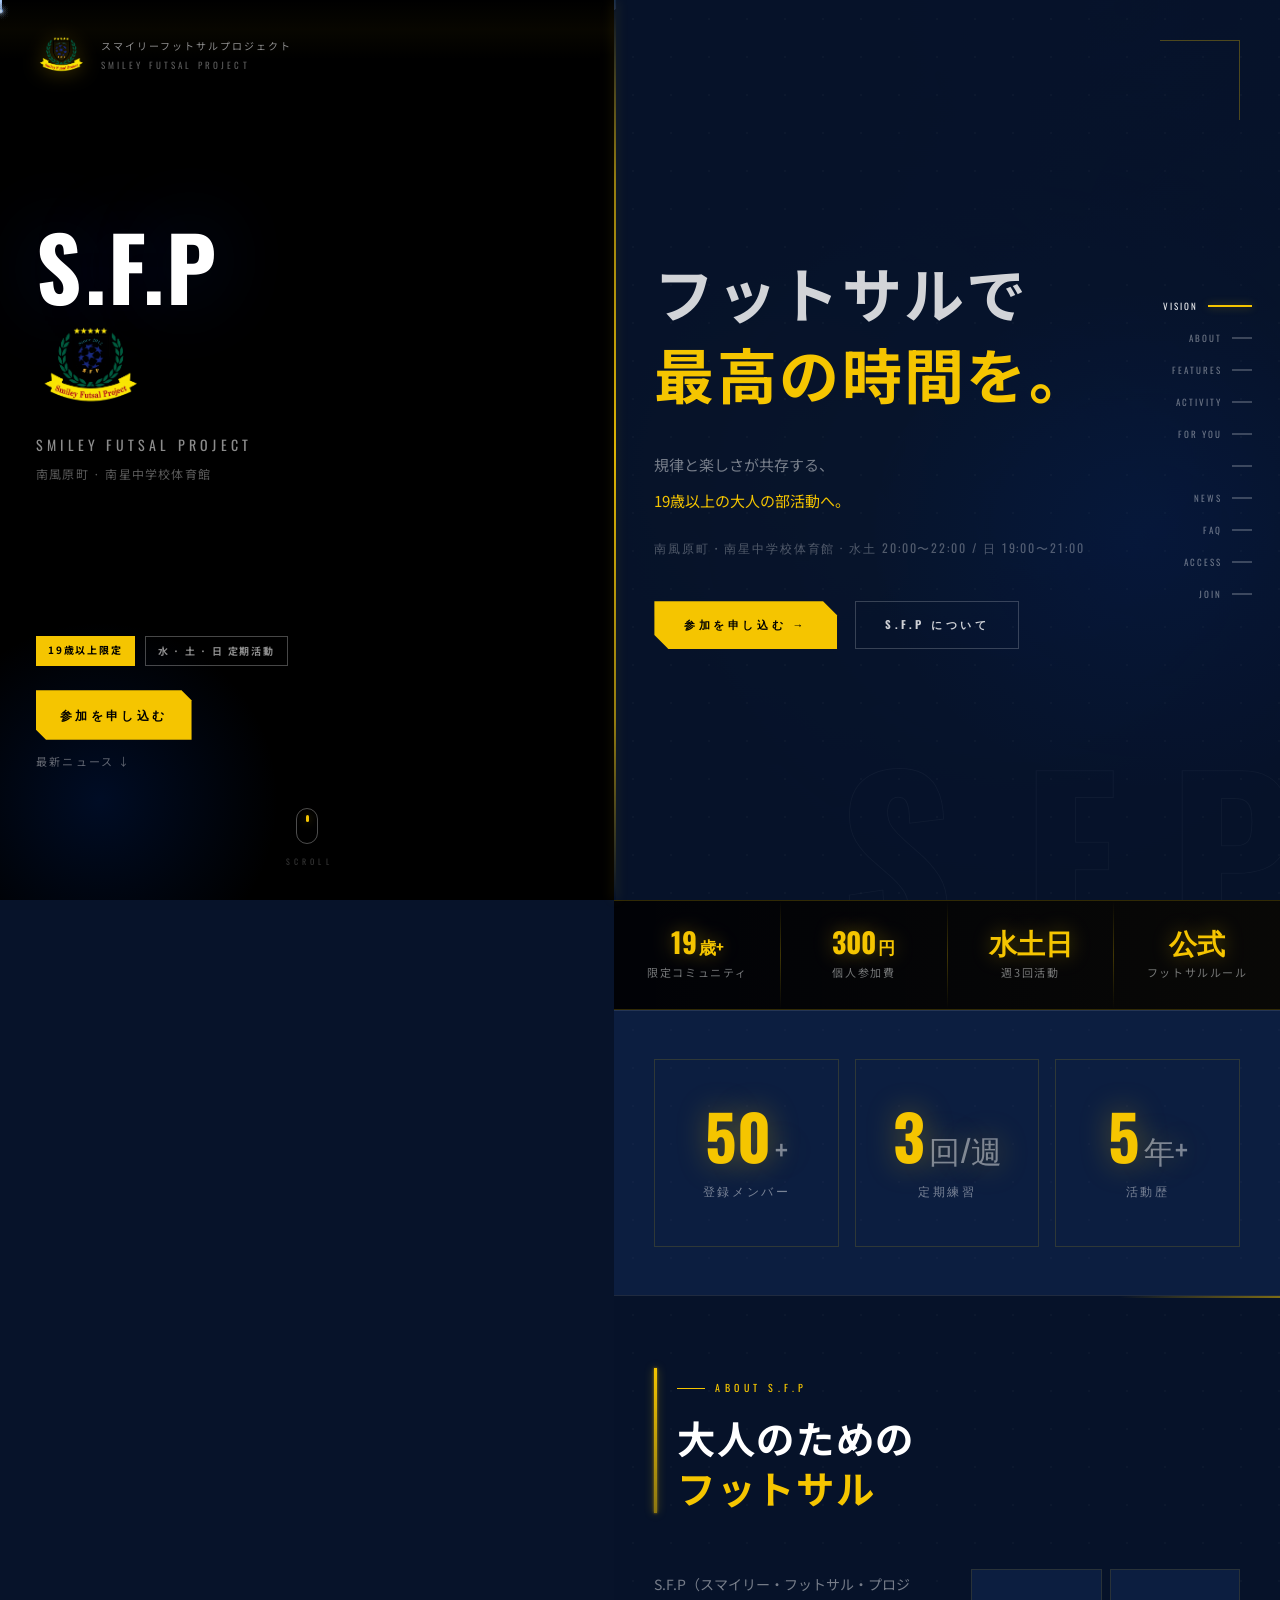
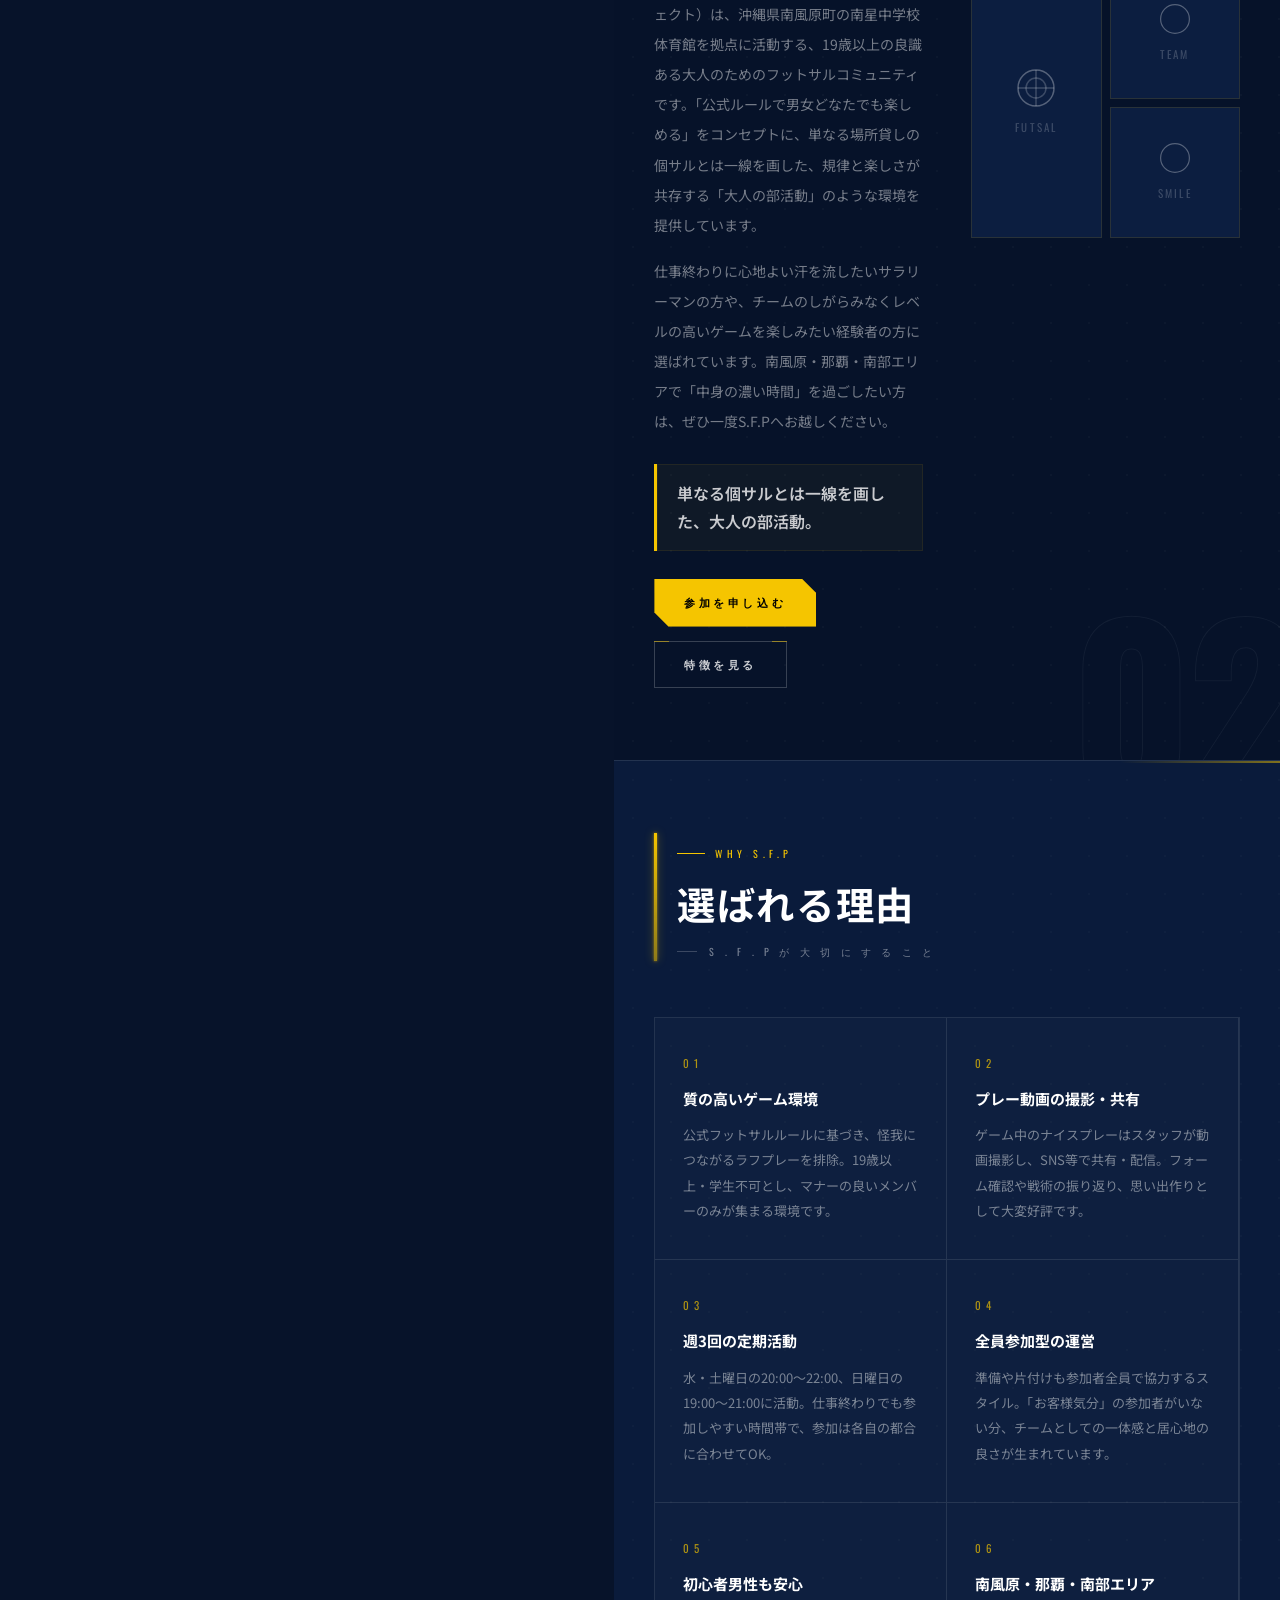
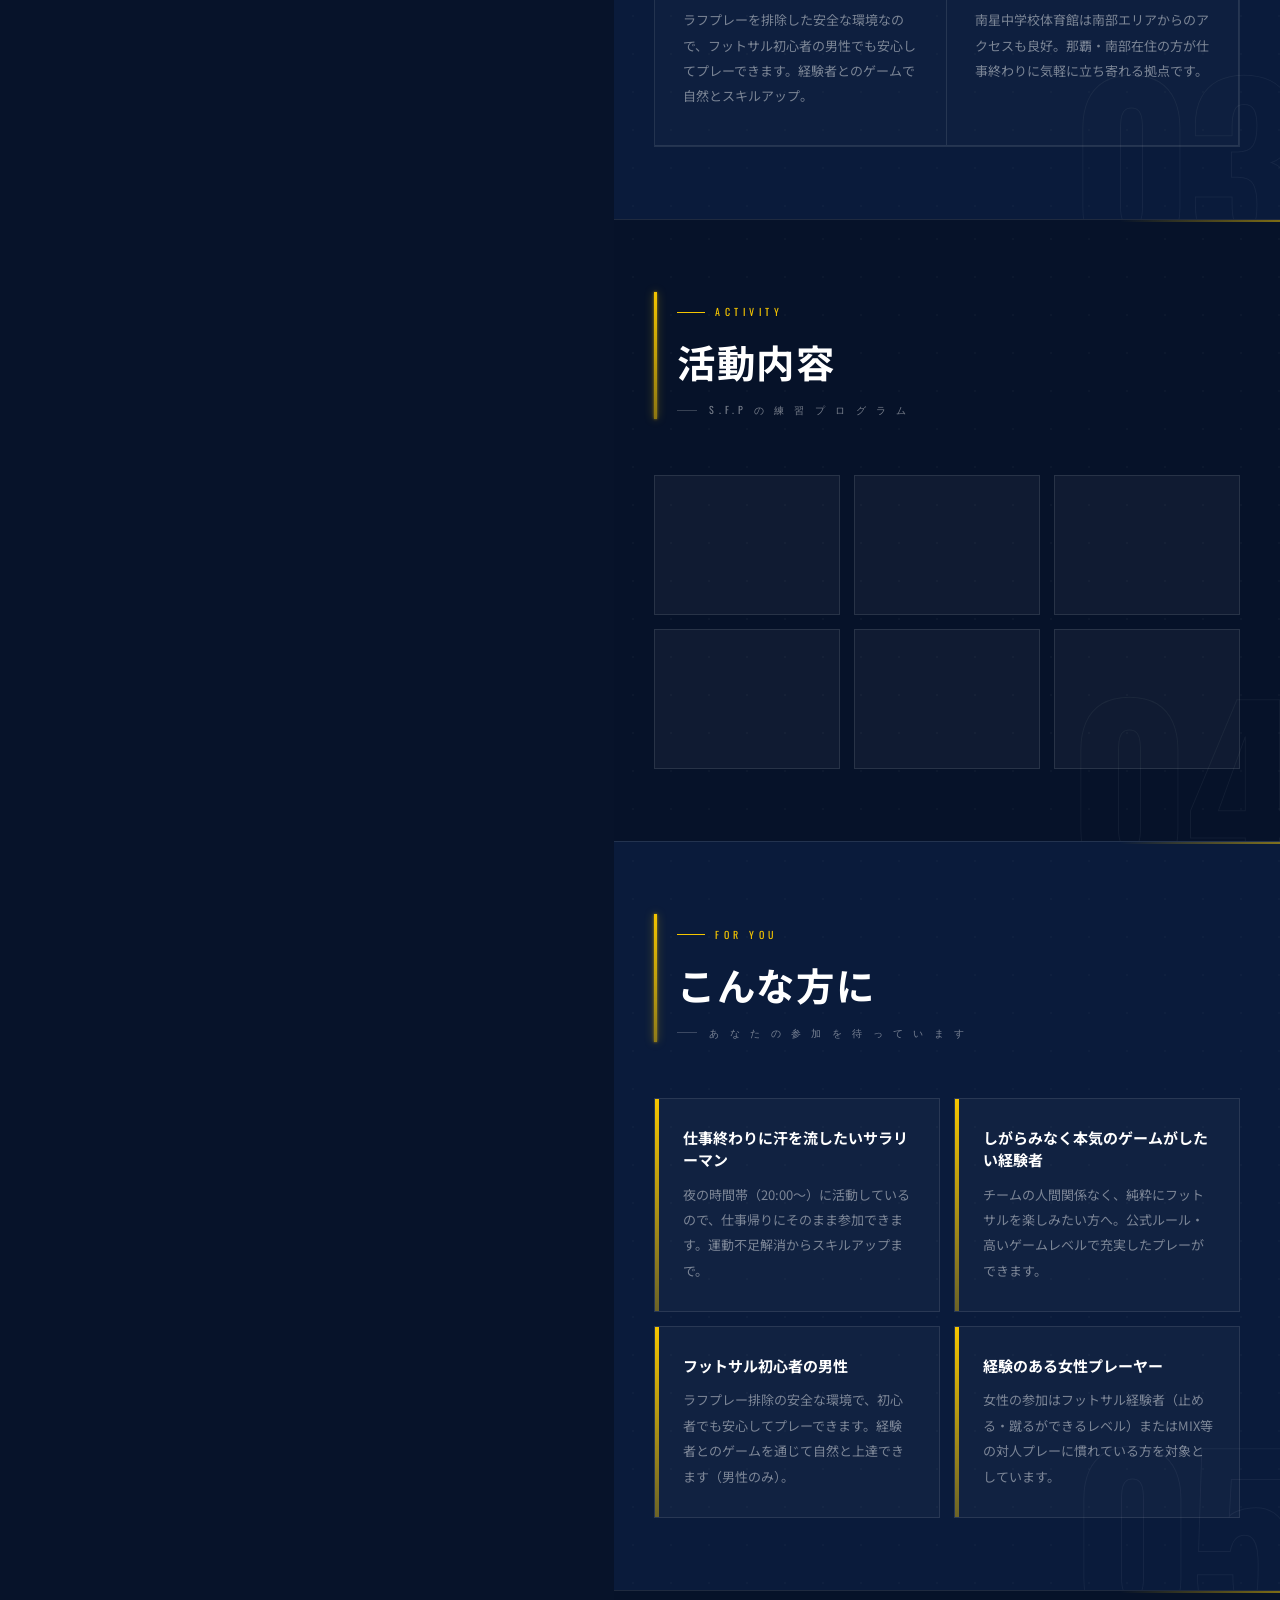
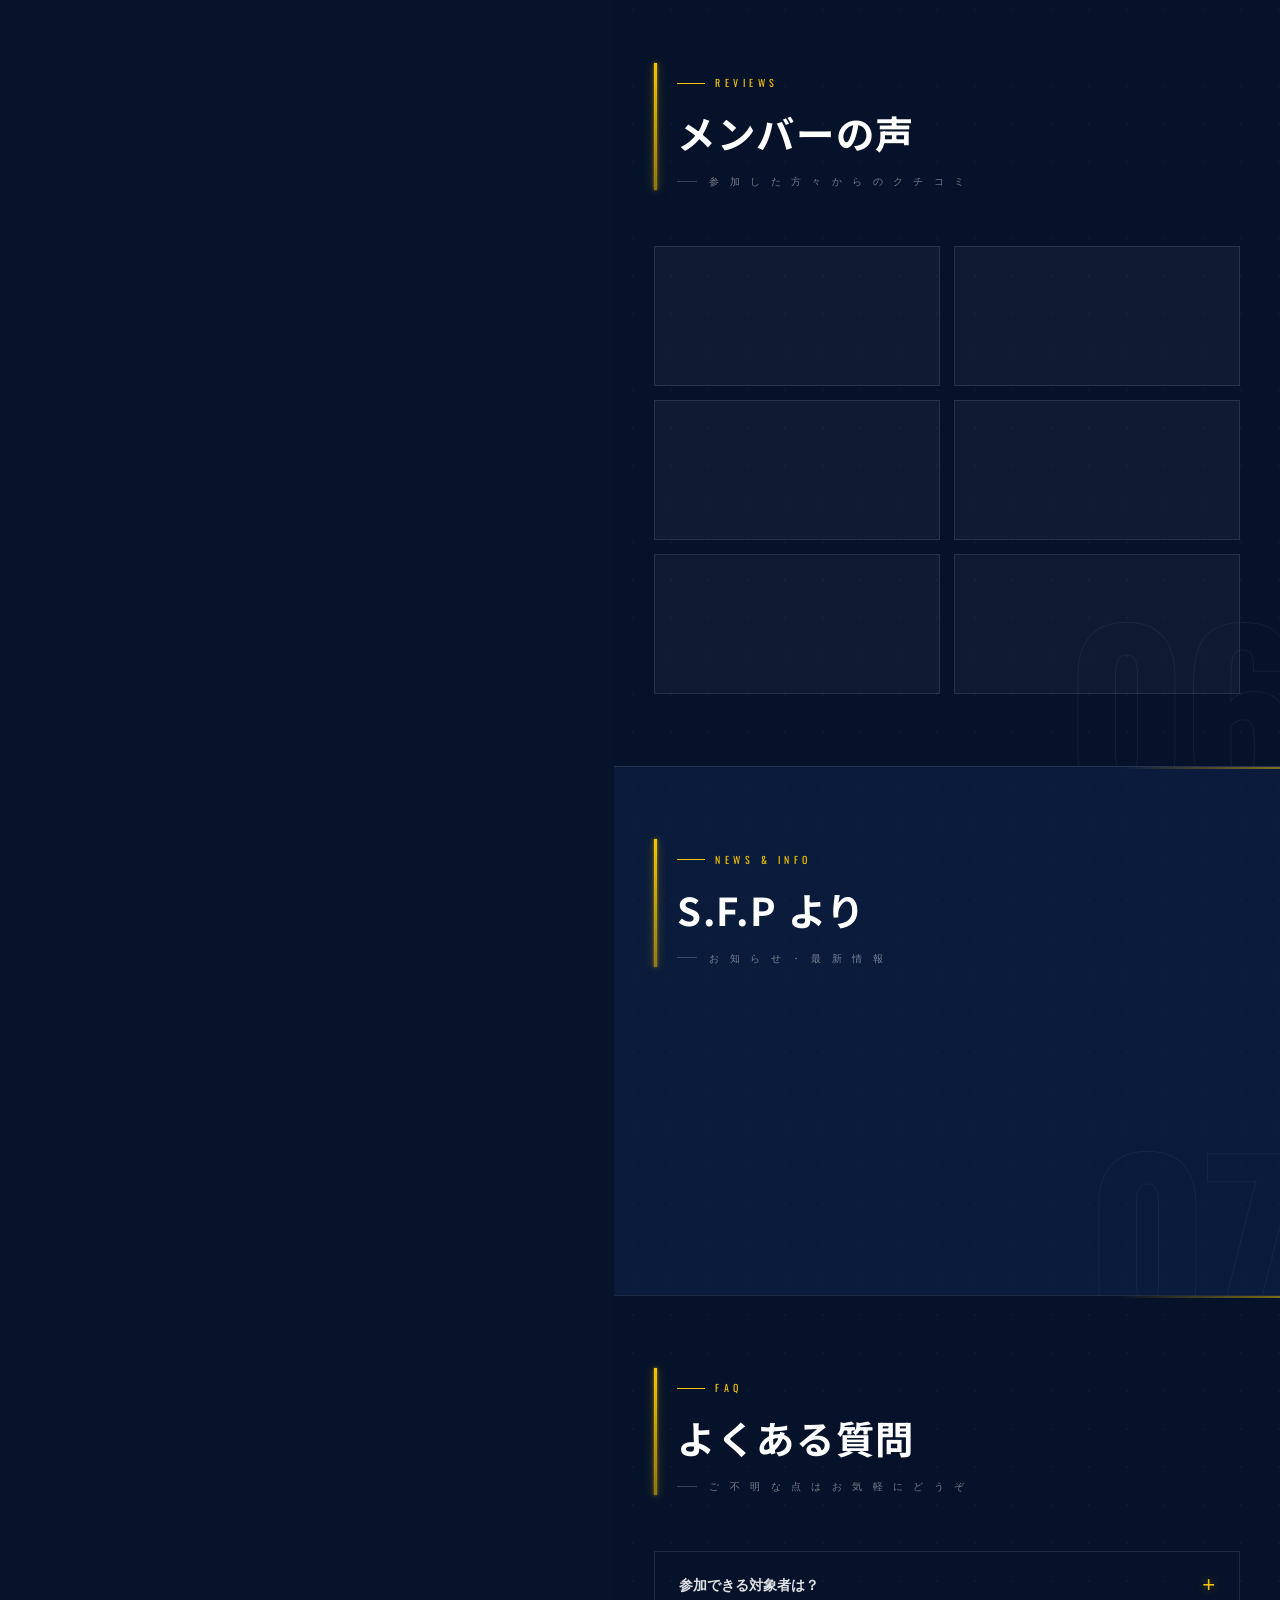
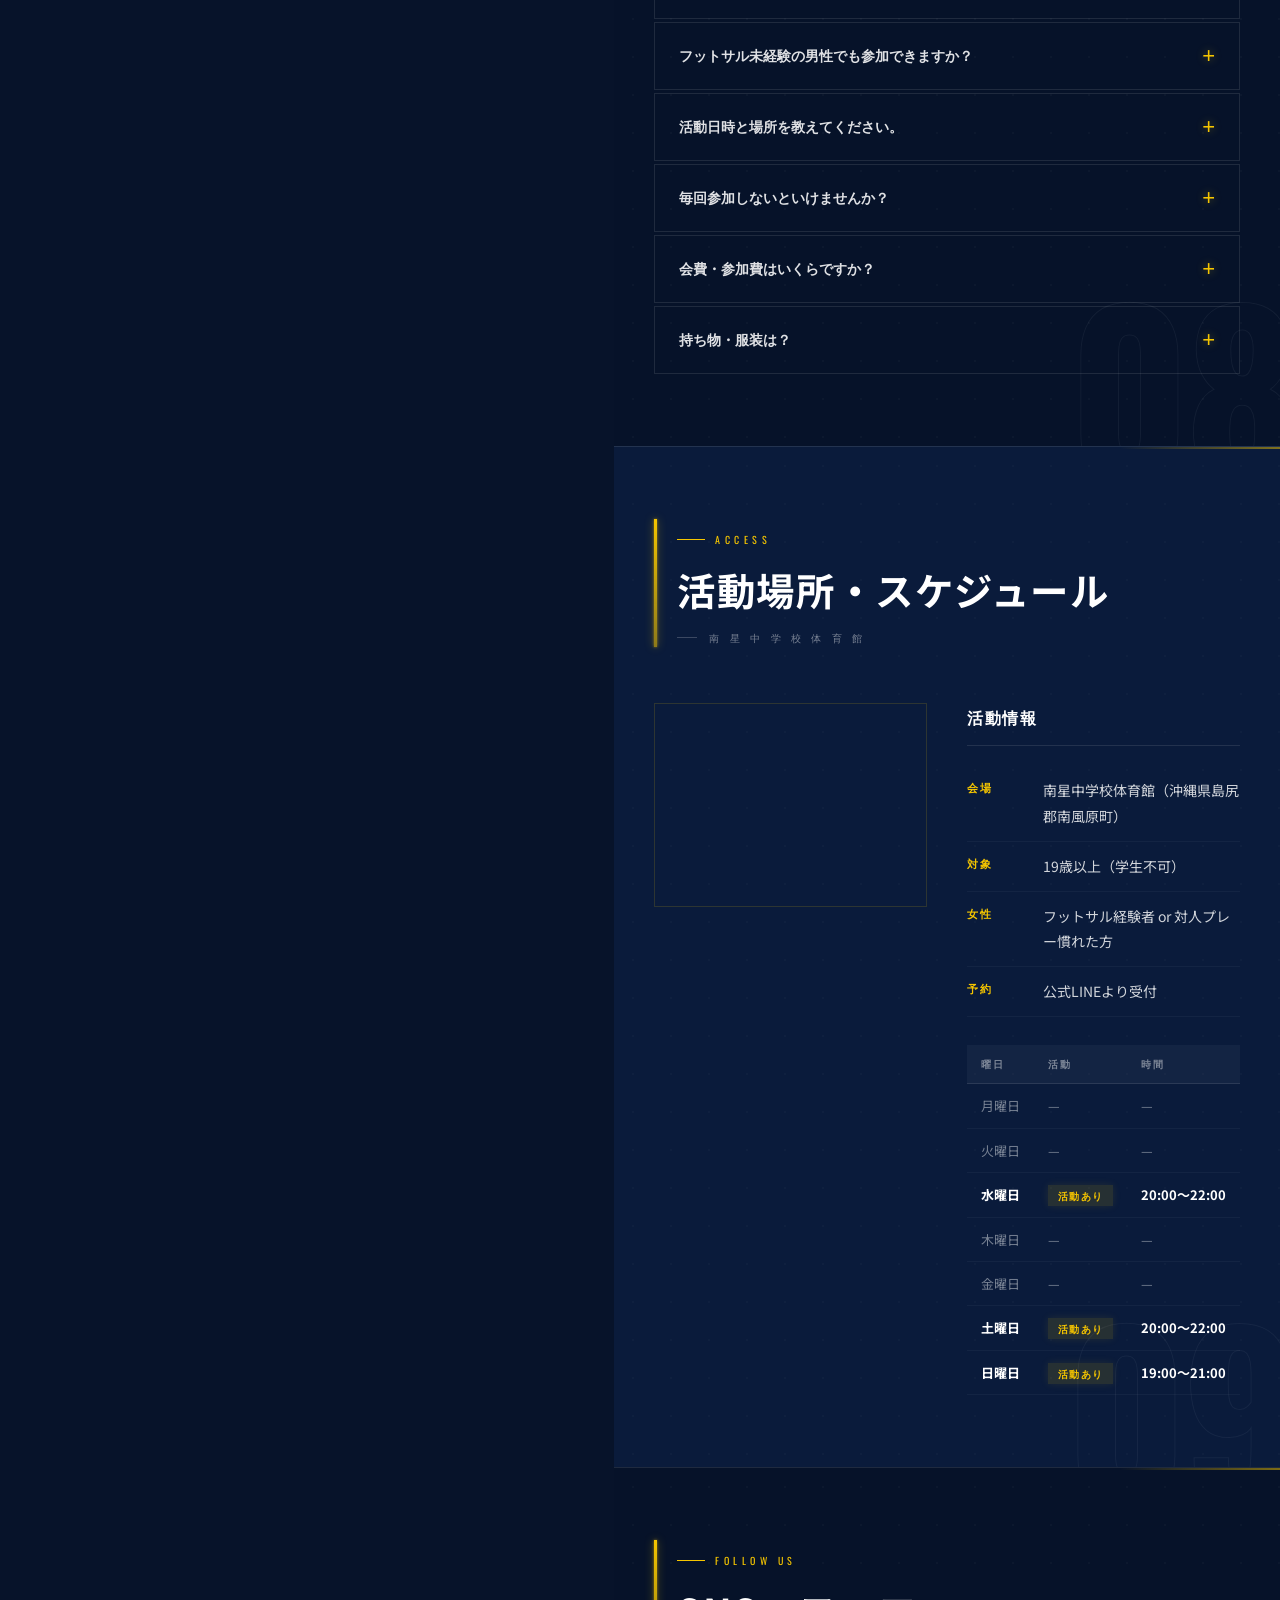
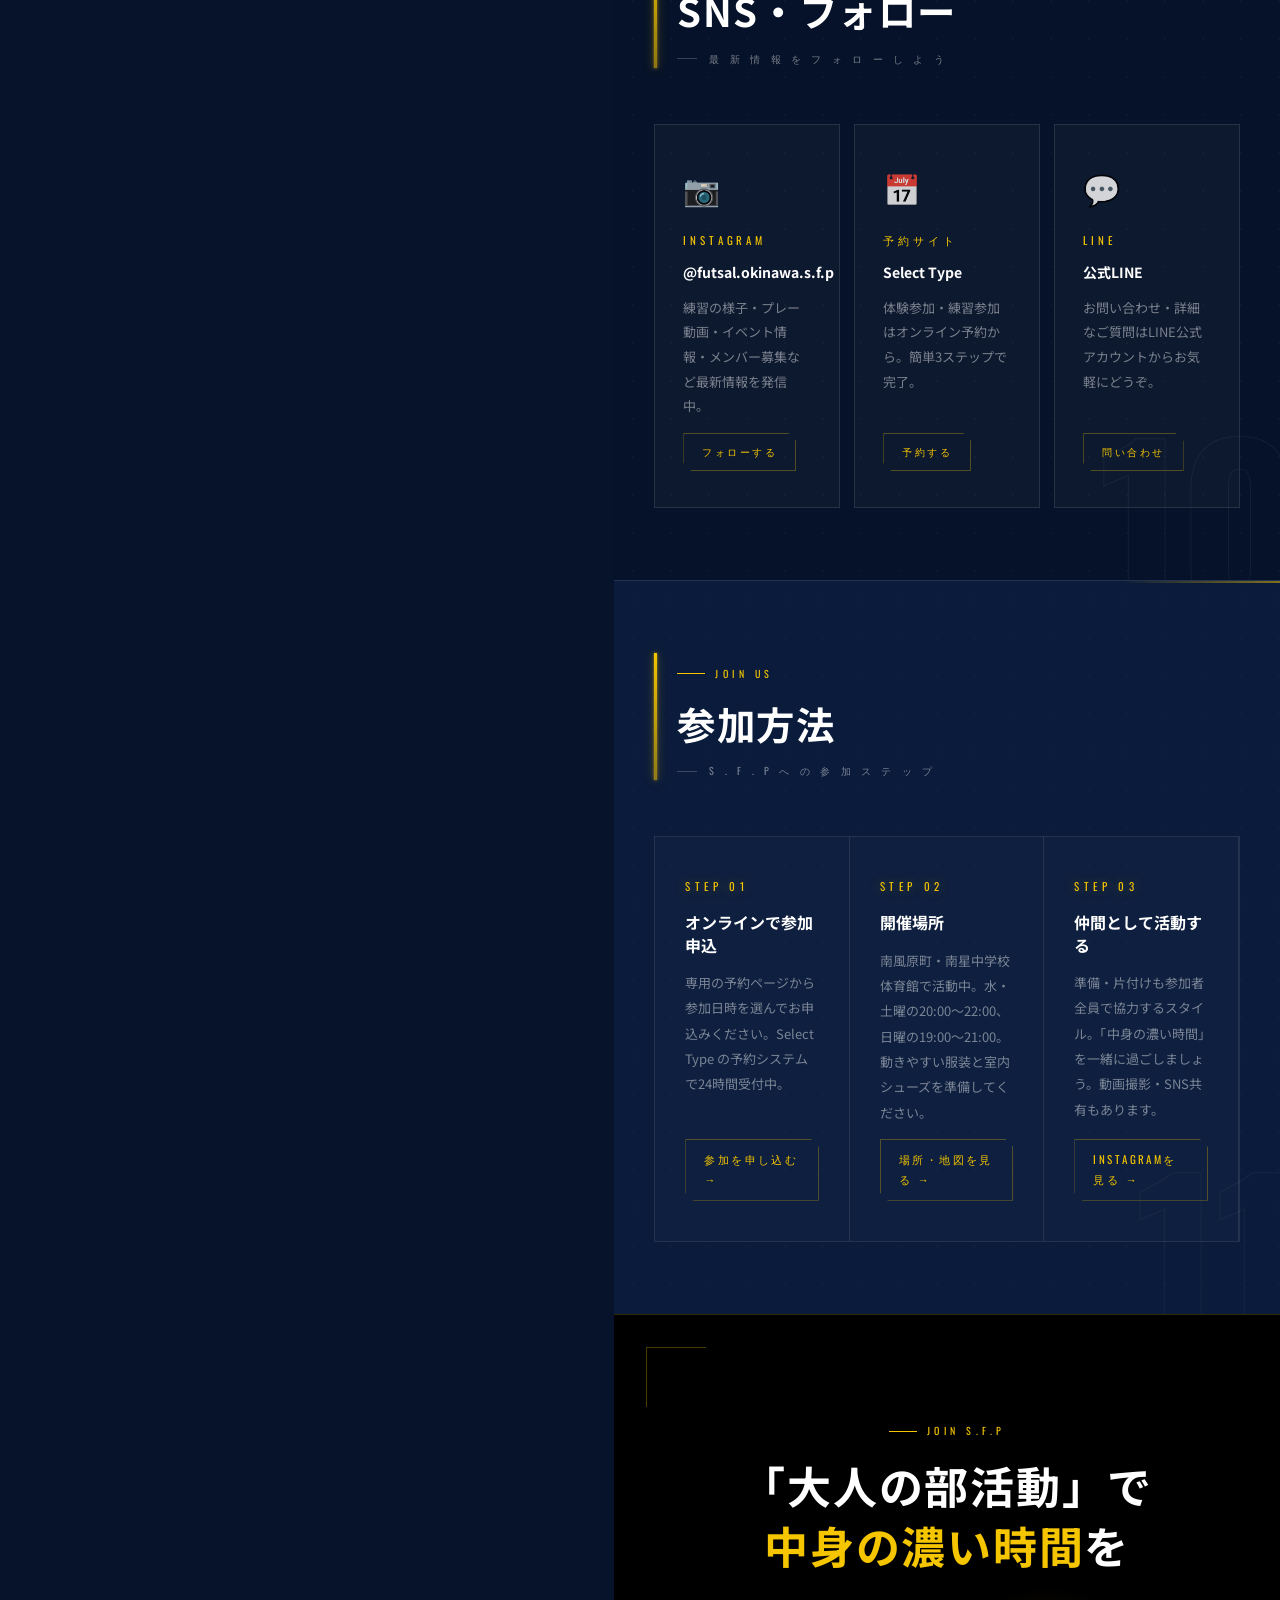
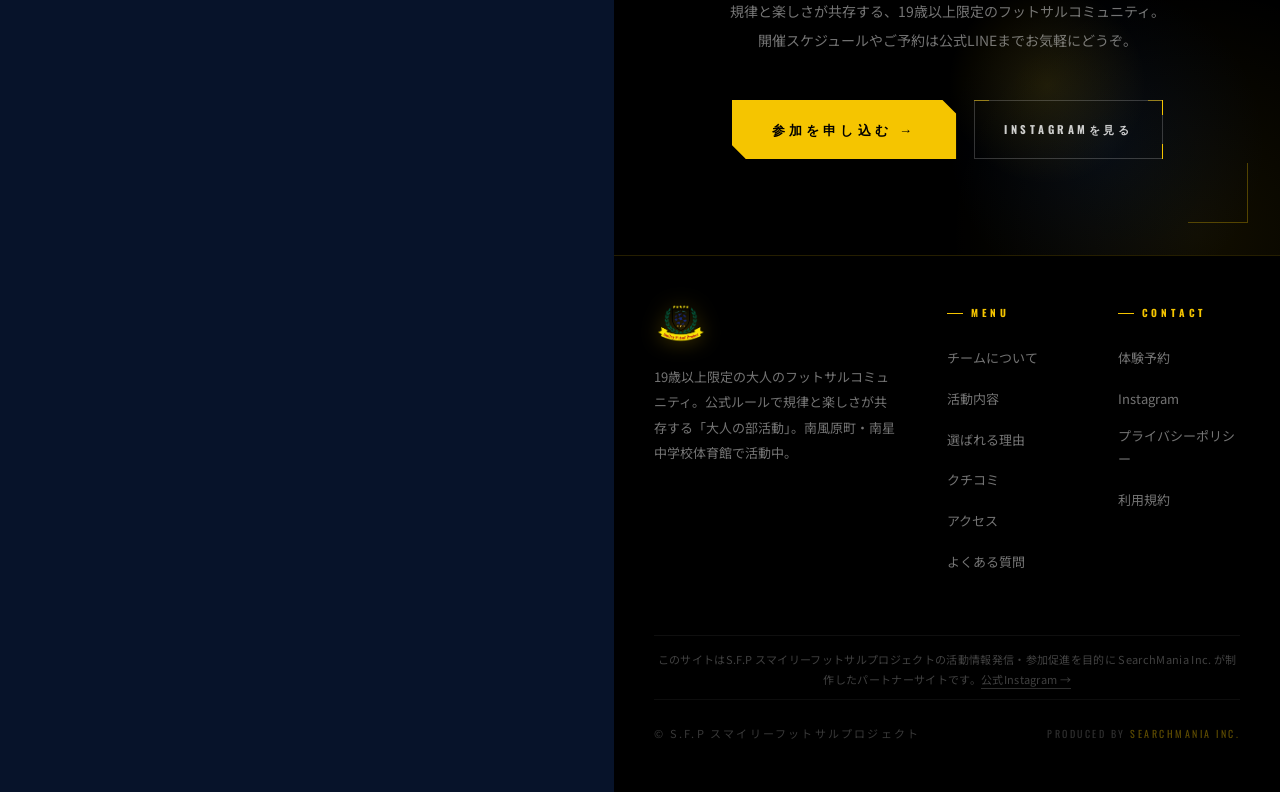
==== index.html @ 44c1165c "fix: use lh3 URL for Drive images (no auth required)" ====
<!DOCTYPE html>
<html lang="ja">
<head>
<meta charset="UTF-8">
<meta name="viewport" content="width=device-width,initial-scale=1,viewport-fit=cover">
<meta name="theme-color" content="#000000">
<title>S.F.P スマイリーフットサルプロジェクト | 大人のフットサルコミュニティ | 沖縄県南風原町</title>
<meta name="description" content="沖縄県南風原町・南星中学校体育館を拠点に活動するS.F.P（スマイリーフットサルプロジェクト）。19歳以上限定、公式ルールで規律と楽しさが共存する「大人の部活動」。水・土20:00〜22:00、日19:00〜21:00。">
<meta http-equiv="content-language" content="ja">
<link rel="canonical" href="https://sfp-okinawa.search-mania.net/">
<meta property="og:type" content="website">
<meta property="og:title" content="S.F.P スマイリーフットサルプロジェクト | 沖縄県南風原町">
<meta property="og:description" content="19歳以上限定の大人のフットサルコミュニティ。公式ルールで質の高いゲーム環境を提供。南風原町・南星中学校体育館。水・土20:00〜22:00、日19:00〜21:00。">
<meta property="og:image" content="https://sfp-okinawa.search-mania.net/ogp.svg">
<meta property="og:url" content="https://sfp-okinawa.search-mania.net/">
<meta property="og:site_name" content="S.F.P スマイリーフットサルプロジェクト">
<meta property="og:locale" content="ja_JP">
<meta name="twitter:card" content="summary_large_image">
<meta name="twitter:title" content="S.F.P スマイリーフットサルプロジェクト | 沖縄県南風原町">
<meta name="twitter:description" content="19歳以上限定の大人のフットサルコミュニティ。公式ルール、質の高いゲーム環境。南風原町・水土日活動中。">
<meta name="twitter:image" content="https://sfp-okinawa.search-mania.net/ogp.svg">
<link rel="icon" type="image/svg+xml" href="./favicon.svg">
<link rel="preconnect" href="https://fonts.googleapis.com">
<link rel="preconnect" href="https://fonts.gstatic.com" crossorigin>
<link href="https://fonts.googleapis.com/css2?family=Oswald:wght@400;600;700&family=Noto+Sans+JP:wght@400;600;700&display=swap" rel="stylesheet">
<link rel="stylesheet" href="shared.css">
<script type="application/ld+json">
{"@context":"https://schema.org","@type":"SportsActivityLocation","name":"S.F.P スマイリーフットサルプロジェクト","description":"19歳以上の大人のためのフットサルコミュニティ。公式ルールで規律と楽しさが共存する環境を提供。南風原町・南星中学校体育館で活動。","url":"https://sfp-okinawa.search-mania.net/","inLanguage":"ja","address":{"@type":"PostalAddress","addressLocality":"南風原町","addressRegion":"沖縄県","addressCountry":"JP"},"openingHours":["We 20:00-22:00","Sa 20:00-22:00","Su 19:00-21:00"],"sameAs":["https://www.instagram.com/futsal.okinawa.s.f.p/"],"hasMap":"https://maps.google.com/?q=南星中学校+南風原町"}
</script>
</head>
<body>

<!-- ─── Side Navigation (desktop) ─── -->
<nav class="side-nav" id="sideNav">
  <button class="sn-item" data-sec="vision"><span class="sn-label">Vision</span><span class="sn-line"></span></button>
  <button class="sn-item" data-sec="about"><span class="sn-label">About</span><span class="sn-line"></span></button>
  <button class="sn-item" data-sec="features"><span class="sn-label">Features</span><span class="sn-line"></span></button>
  <button class="sn-item" data-sec="activity"><span class="sn-label">Activity</span><span class="sn-line"></span></button>
  <button class="sn-item" data-sec="forYou"><span class="sn-label">For You</span><span class="sn-line"></span></button>
  <button class="sn-item" data-sec="reviews"><span class="sn-label">Reviews</span><span class="sn-line"></span></button>
  <button class="sn-item" data-sec="blog"><span class="sn-label">News</span><span class="sn-line"></span></button>
  <button class="sn-item" data-sec="faq"><span class="sn-label">FAQ</span><span class="sn-line"></span></button>
  <button class="sn-item" data-sec="access"><span class="sn-label">Access</span><span class="sn-line"></span></button>
  <button class="sn-item" data-sec="cta"><span class="sn-label">Join</span><span class="sn-line"></span></button>
</nav>

<!-- ─── Left Fixed Panel ─── -->
<aside class="lpanel" id="lpanel">
  <canvas class="hero-canvas" id="heroCanvas"></canvas>
  <div class="lp-inner">
    <div class="lp-brand">
      <img src="sfplogo.png" alt="S.F.P" class="lp-brand-logo">
      <div class="lp-brand-text">
        <span class="lp-brand-ja">スマイリーフットサルプロジェクト</span>
        <span class="lp-brand-en">SMILEY FUTSAL PROJECT</span>
      </div>
    </div>
    <div class="lp-mid">
      <div class="lp-sfp">S.F.P</div>
      <img src="sfplogo.png" alt="S.F.P スマイリーフットサルプロジェクト" class="lp-logo-large">
      <div class="lp-sub">
        <div class="lp-sub1">Smiley Futsal Project</div>
        <div class="lp-sub2">南風原町 · 南星中学校体育館</div>
      </div>
    </div>
    <div class="lp-badges">
      <span class="lp-badge lp-badge-gold">19歳以上限定</span>
      <span class="lp-badge lp-badge-out">水 · 土 · 日 定期活動</span>
    </div>
    <div class="lp-actions">
      <a href="https://select-type.com/rsv/?id=aq__FKizmlk" class="lp-cta-btn" target="_blank" rel="noopener">参加を申し込む</a>
      <a href="#about" class="lp-news-link">最新ニュース ↓</a>
    </div>
  </div>
  <div class="lp-scroll">
    <div class="lp-scroll-mouse"><span class="lp-scroll-wheel"></span></div>
    <span class="lp-scroll-text">SCROLL</span>
  </div>
</aside>

<!-- ─── Mobile Nav ─── -->
<nav class="mnav" id="mnav">
  <a class="mnav-brand" href="/">
    <img src="sfplogo.png" alt="S.F.P" class="mnav-logo">
    <span class="mnav-name">S.F.P</span>
  </a>
  <a href="https://select-type.com/rsv/?id=aq__FKizmlk" class="mnav-cta" target="_blank" rel="noopener">参加申込</a>
</nav>

<!-- ─── Right Scrollable Panel ─── -->
<div class="rpanel" id="rpanel">
<canvas class="rp-bg-canvas" id="rpBgCanvas"></canvas>

  <!-- Vision -->
  <section class="sec-vision" id="vision">
    <div class="vision-inner">
      <h1 class="vision-h1">
        <span class="v-line">フットサルで</span>
        <span class="v-line gold-text">最高の時間を。</span>
      </h1>
      <div class="vision-body">
        <p>規律と楽しさが共存する、</p>
        <p class="gold-text">19歳以上の大人の部活動へ。</p>
        <p class="vision-sch" id="heroSub">南風原町・南星中学校体育館 · 水土 20:00〜22:00 / 日 19:00〜21:00</p>
      </div>
      <div class="vision-acts">
        <a href="https://select-type.com/rsv/?id=aq__FKizmlk" class="btn btn-gold" target="_blank" rel="noopener">参加を申し込む →</a>
        <a href="#about" class="btn btn-ghost">S.F.P について</a>
      </div>
    </div>
  </section>

  <!-- Key Facts -->
  <div class="kf-strip reveal" id="keyfacts">
    <div class="kf-inner reveal-stagger">
      <div class="kf-item e"><div class="kf-num">19<span class="kf-unit">歳+</span></div><div class="kf-label">限定コミュニティ</div></div>
      <div class="kf-sep"></div>
      <div class="kf-item e"><div class="kf-num">300<span class="kf-unit">円</span></div><div class="kf-label">個人参加費</div></div>
      <div class="kf-sep"></div>
      <div class="kf-item e"><div class="kf-num">水土日</div><div class="kf-label">週3回活動</div></div>
      <div class="kf-sep"></div>
      <div class="kf-item e"><div class="kf-num">公式</div><div class="kf-label">フットサルルール</div></div>
    </div>
  </div>

  <!-- Stats -->
  <div class="sec-stats reveal" id="stats">
    <div class="stats-grid">
      <div class="stat-card"><div class="stat-num"><span data-count="50">0</span><span class="stat-suffix">+</span></div><div class="stat-label">登録メンバー</div></div>
      <div class="stat-card"><div class="stat-num"><span data-count="3">0</span><span class="stat-suffix">回/週</span></div><div class="stat-label">定期練習</div></div>
      <div class="stat-card"><div class="stat-num"><span data-count="5">0</span><span class="stat-suffix">年+</span></div><div class="stat-label">活動歴</div></div>
    </div>
  </div>

  <!-- About -->
  <section class="sec-sec" id="about" data-sn="02">
    <div class="sec-head reveal">
      <span class="eyebrow">About S.F.P</span>
      <h2 class="section-title" id="aboutTitle">大人のための<br><span class="accent-gold">フットサル</span></h2>
    </div>
    <div class="about-inner">
      <div class="about-text reveal">
        <div id="aboutBody">
          <p class="about-body">S.F.P（スマイリー・フットサル・プロジェクト）は、沖縄県南風原町の南星中学校体育館を拠点に活動する、19歳以上の良識ある大人のためのフットサルコミュニティです。「公式ルールで男女どなたでも楽しめる」をコンセプトに、単なる場所貸しの個サルとは一線を画した、規律と楽しさが共存する「大人の部活動」のような環境を提供しています。</p>
          <p class="about-body">仕事終わりに心地よい汗を流したいサラリーマンの方や、チームのしがらみなくレベルの高いゲームを楽しみたい経験者の方に選ばれています。南風原・那覇・南部エリアで「中身の濃い時間」を過ごしたい方は、ぜひ一度S.F.Pへお越しください。</p>
        </div>
        <blockquote class="about-quote" id="aboutQuote">単なる個サルとは一線を画した、大人の部活動。</blockquote>
        <div class="about-acts">
          <a href="https://select-type.com/rsv/?id=aq__FKizmlk" class="btn btn-gold" target="_blank" rel="noopener">参加を申し込む</a>
          <a href="#features" class="btn btn-ghost">特徴を見る</a>
        </div>
      </div>
      <div class="about-photos reveal" id="aboutPhotos">
        <div class="about-photo"><div class="about-ph-pl"><svg width="40" height="40" viewBox="0 0 40 40" fill="none"><circle cx="20" cy="20" r="18" stroke="rgba(255,255,255,.3)" stroke-width="1.5"/><circle cx="20" cy="20" r="10" stroke="rgba(255,255,255,.2)" stroke-width="1.5"/><line x1="2" y1="20" x2="38" y2="20" stroke="rgba(255,255,255,.2)" stroke-width="1.5"/><line x1="20" y1="2" x2="20" y2="38" stroke="rgba(255,255,255,.2)" stroke-width="1.5"/></svg><span>FUTSAL</span></div></div>
        <div class="about-photo"><div class="about-ph-pl"><svg width="32" height="32" viewBox="0 0 40 40" fill="none"><circle cx="20" cy="20" r="18" stroke="rgba(255,255,255,.3)" stroke-width="1.5"/></svg><span>TEAM</span></div></div>
        <div class="about-photo"><div class="about-ph-pl"><svg width="32" height="32" viewBox="0 0 40 40" fill="none"><circle cx="20" cy="20" r="18" stroke="rgba(255,255,255,.3)" stroke-width="1.5"/></svg><span>SMILE</span></div></div>
      </div>
    </div>
  </section>

  <!-- Features -->
  <section class="sec-sec sec-alt" id="features" data-sn="03">
    <div class="sec-head reveal">
      <span class="eyebrow">Why S.F.P</span>
      <h2 class="section-title shimmer-anim">選ばれる理由</h2>
      <p class="section-subtitle">S . F . P が 大 切 に す る こ と</p>
    </div>
    <div class="features-grid reveal-stagger" id="featuresGrid">
      <div class="feature-card e"><div class="feature-num">01</div><div class="feature-title" id="feat1title">質の高いゲーム環境</div><p class="feature-desc" id="feat1desc">公式フットサルルールに基づき、怪我につながるラフプレーを排除。19歳以上・学生不可とし、マナーの良いメンバーのみが集まる環境です。</p></div>
      <div class="feature-card e"><div class="feature-num">02</div><div class="feature-title" id="feat2title">プレー動画の撮影・共有</div><p class="feature-desc" id="feat2desc">ゲーム中のナイスプレーはスタッフが動画撮影し、SNS等で共有・配信。フォーム確認や戦術の振り返り、思い出作りとして大変好評です。</p></div>
      <div class="feature-card e"><div class="feature-num">03</div><div class="feature-title" id="feat3title">週3回の定期活動</div><p class="feature-desc" id="feat3desc">水・土曜日の20:00〜22:00、日曜日の19:00〜21:00に活動。仕事終わりでも参加しやすい時間帯で、参加は各自の都合に合わせてOK。</p></div>
      <div class="feature-card e"><div class="feature-num">04</div><div class="feature-title" id="feat4title">全員参加型の運営</div><p class="feature-desc" id="feat4desc">準備や片付けも参加者全員で協力するスタイル。「お客様気分」の参加者がいない分、チームとしての一体感と居心地の良さが生まれています。</p></div>
      <div class="feature-card e"><div class="feature-num">05</div><div class="feature-title" id="feat5title">初心者男性も安心</div><p class="feature-desc" id="feat5desc">ラフプレーを排除した安全な環境なので、フットサル初心者の男性でも安心してプレーできます。経験者とのゲームで自然とスキルアップ。</p></div>
      <div class="feature-card e"><div class="feature-num">06</div><div class="feature-title" id="feat6title">南風原・那覇・南部エリア</div><p class="feature-desc" id="feat6desc">南星中学校体育館は南部エリアからのアクセスも良好。那覇・南部在住の方が仕事終わりに気軽に立ち寄れる拠点です。</p></div>
    </div>
  </section>

  <!-- Activity -->
  <section class="sec-sec" id="activity" data-sn="04">
    <div class="sec-head reveal">
      <span class="eyebrow">Activity</span>
      <h2 class="section-title">活動内容</h2>
      <p class="section-subtitle">S.F.P の 練 習 プ ロ グ ラ ム</p>
    </div>
    <div class="menu-grid reveal-stagger" id="menuGrid">
      <div class="menu-skel"></div><div class="menu-skel"></div><div class="menu-skel"></div>
      <div class="menu-skel"></div><div class="menu-skel"></div><div class="menu-skel"></div>
    </div>
  </section>

  <!-- For You -->
  <section class="sec-sec sec-alt" id="forYou" data-sn="05">
    <div class="sec-head reveal">
      <span class="eyebrow">For You</span>
      <h2 class="section-title">こんな方に</h2>
      <p class="section-subtitle">あ な た の 参 加 を 待 っ て い ま す</p>
    </div>
    <div class="for-you-grid reveal-stagger" id="forYouGrid">
      <div class="for-you-card e"><div class="for-you-accent"></div><div class="for-you-body"><div class="for-you-label">仕事終わりに汗を流したいサラリーマン</div><p class="for-you-caption">夜の時間帯（20:00〜）に活動しているので、仕事帰りにそのまま参加できます。運動不足解消からスキルアップまで。</p></div></div>
      <div class="for-you-card e"><div class="for-you-accent"></div><div class="for-you-body"><div class="for-you-label">しがらみなく本気のゲームがしたい経験者</div><p class="for-you-caption">チームの人間関係なく、純粋にフットサルを楽しみたい方へ。公式ルール・高いゲームレベルで充実したプレーができます。</p></div></div>
      <div class="for-you-card e"><div class="for-you-accent"></div><div class="for-you-body"><div class="for-you-label">フットサル初心者の男性</div><p class="for-you-caption">ラフプレー排除の安全な環境で、初心者でも安心してプレーできます。経験者とのゲームを通じて自然と上達できます（男性のみ）。</p></div></div>
      <div class="for-you-card e"><div class="for-you-accent"></div><div class="for-you-body"><div class="for-you-label">経験のある女性プレーヤー</div><p class="for-you-caption">女性の参加はフットサル経験者（止める・蹴るができるレベル）またはMIX等の対人プレーに慣れている方を対象としています。</p></div></div>
    </div>
  </section>

  <!-- Reviews -->
  <section class="sec-sec" id="reviews" data-sn="06">
    <div class="sec-head reveal">
      <span class="eyebrow">Reviews</span>
      <h2 class="section-title">メンバーの声</h2>
      <p class="section-subtitle">参 加 し た 方 々 か ら の ク チ コ ミ</p>
    </div>
    <div class="reviews-grid reveal-stagger" id="reviewsGrid">
      <div class="review-skel"></div><div class="review-skel"></div><div class="review-skel"></div>
      <div class="review-skel"></div><div class="review-skel"></div><div class="review-skel"></div>
    </div>
  </section>

  <!-- Blog -->
  <section class="sec-sec sec-alt" id="blog" data-sn="07">
    <div class="sec-head reveal">
      <span class="eyebrow">News &amp; Info</span>
      <h2 class="section-title">S.F.P より</h2>
      <p class="section-subtitle">お 知 ら せ ・ 最 新 情 報</p>
    </div>
    <div class="wall cms-loading"></div>
  </section>

  <!-- FAQ -->
  <section class="sec-sec" id="faq" data-sn="08">
    <div class="sec-head reveal">
      <span class="eyebrow">FAQ</span>
      <h2 class="section-title">よくある質問</h2>
      <p class="section-subtitle">ご 不 明 な 点 は お 気 軽 に ど う ぞ</p>
    </div>
    <div class="faq-list reveal" id="faqList">
      <div class="faq-item"><button class="faq-q"><span class="faq-q-text">参加できる対象者は？</span><span class="faq-icon">+</span></button><div class="faq-a">19歳以上の良識ある大人の方が対象です。学生の方は参加できません。男性は初心者からベテランまで参加OKです。女性はフットサル経験者（止める・蹴るができるレベル）またはMIX等の対人プレーに慣れている方に限定させていただいております。</div></div>
      <div class="faq-item"><button class="faq-q"><span class="faq-q-text">フットサル未経験の男性でも参加できますか？</span><span class="faq-icon">+</span></button><div class="faq-a">男性の場合は初心者でも大歓迎です。ラフプレーを排除した安全な環境なので、未経験でも安心してプレーできます。経験者とのゲームを通じて自然と上達できます。</div></div>
      <div class="faq-item"><button class="faq-q"><span class="faq-q-text">活動日時と場所を教えてください。</span><span class="faq-icon">+</span></button><div class="faq-a">主に水・土曜日の20:00〜22:00、日曜日の19:00〜21:00に活動しています。場所は沖縄県南風原町の南星中学校体育館です。詳しいスケジュールは公式LINEでご確認ください。</div></div>
      <div class="faq-item"><button class="faq-q"><span class="faq-q-text">毎回参加しないといけませんか？</span><span class="faq-icon">+</span></button><div class="faq-a">参加は自由です。仕事や家庭の都合に合わせて、参加できる日だけ来てもらえれば大丈夫です。無理のないペースで参加してください。</div></div>
      <div class="faq-item"><button class="faq-q"><span class="faq-q-text">会費・参加費はいくらですか？</span><span class="faq-icon">+</span></button><div class="faq-a">個人参加型300円です。都度払いなので月謝や登録料はありません。参加した日だけ費用がかかるシンプルな形式です。</div></div>
      <div class="faq-item"><button class="faq-q"><span class="faq-q-text">持ち物・服装は？</span><span class="faq-icon">+</span></button><div class="faq-a">動きやすい服装と室内シューズをご準備ください。体育館なのでフットサル用の室内シューズが必要です。また準備・片付けも全員で行うスタイルのため、積極的にご参加ください。</div></div>
    </div>
  </section>

  <!-- Access -->
  <section class="sec-sec sec-alt" id="access" data-sn="09">
    <div class="sec-head reveal">
      <span class="eyebrow">Access</span>
      <h2 class="section-title">活動場所・スケジュール</h2>
      <p class="section-subtitle">南 星 中 学 校 体 育 館</p>
    </div>
    <div class="access-inner reveal">
      <div class="access-map" id="accessMap">
        <iframe src="https://www.google.com/maps/embed?pb=!1m18!1m12!1m3!1d3580.339308941905!2d127.72036987487014!3d26.185638390958875!2m3!1f0!2f0!3f0!3m2!1i1024!2i768!4f13.1!3m3!1m2!1s0x34e56f11f71a3809%3A0xa7ecef0bcb23809a!2zUy5GLlDvvIjjgrnjg57jgqTjg6rjg7zjg7vjg5Xjg4Pjg4jjgrXjg6vjg7vjg5fjg63jgrjjgqfjgq_jg4jvvIk!5e0!3m2!1sja!2sus!4v1781809919690!5m2!1sja!2sus" width="600" height="450" style="border:0;" allowfullscreen loading="lazy" referrerpolicy="no-referrer-when-downgrade" title="S.F.P スマイリーフットサルプロジェクト"></iframe>
      </div>
      <div class="access-info">
        <h3>活動情報</h3>
        <ul class="access-list" id="accessList">
          <li><span class="label">会場</span><span>南星中学校体育館（沖縄県島尻郡南風原町）</span></li>
          <li><span class="label">対象</span><span>19歳以上（学生不可）</span></li>
          <li><span class="label">女性</span><span>フットサル経験者 or 対人プレー慣れた方</span></li>
          <li><span class="label">予約</span><span>公式LINEより受付</span></li>
        </ul>
        <table class="schedule-table">
          <thead><tr><th>曜日</th><th>活動</th><th>時間</th></tr></thead>
          <tbody>
            <tr><td>月曜日</td><td>—</td><td>—</td></tr>
            <tr><td>火曜日</td><td>—</td><td>—</td></tr>
            <tr><td class="active">水曜日</td><td><span class="practice-badge">活動あり</span></td><td class="active">20:00〜22:00</td></tr>
            <tr><td>木曜日</td><td>—</td><td>—</td></tr>
            <tr><td>金曜日</td><td>—</td><td>—</td></tr>
            <tr><td class="active">土曜日</td><td><span class="practice-badge">活動あり</span></td><td class="active">20:00〜22:00</td></tr>
            <tr><td class="active">日曜日</td><td><span class="practice-badge">活動あり</span></td><td class="active">19:00〜21:00</td></tr>
          </tbody>
        </table>
      </div>
    </div>
  </section>

  <!-- SNS -->
  <section class="sec-sec" id="sns" data-sn="10">
    <div class="sec-head reveal">
      <span class="eyebrow">Follow Us</span>
      <h2 class="section-title">SNS・フォロー</h2>
      <p class="section-subtitle">最 新 情 報 を フ ォ ロ ー し よ う</p>
    </div>
    <div class="sns-grid reveal-stagger" id="snsGrid">
      <a class="sns-card e" href="https://www.instagram.com/futsal.okinawa.s.f.p/" target="_blank" rel="noopener"><span class="sns-icon">📷</span><div class="sns-platform">Instagram</div><div class="sns-handle">@futsal.okinawa.s.f.p</div><p class="sns-desc">練習の様子・プレー動画・イベント情報・メンバー募集など最新情報を発信中。</p><span class="sns-btn">フォローする</span></a>
      <a class="sns-card e" href="https://select-type.com/rsv/?id=aq__FKizmlk" target="_blank" rel="noopener"><span class="sns-icon">📅</span><div class="sns-platform">予約サイト</div><div class="sns-handle">Select Type</div><p class="sns-desc">体験参加・練習参加はオンライン予約から。簡単3ステップで完了。</p><span class="sns-btn">予約する</span></a>
      <div class="sns-card e"><span class="sns-icon">💬</span><div class="sns-platform">LINE</div><div class="sns-handle">公式LINE</div><p class="sns-desc">お問い合わせ・詳細なご質問はLINE公式アカウントからお気軽にどうぞ。</p><span class="sns-btn">問い合わせ</span></div>
    </div>
  </section>

  <!-- Delivery -->
  <section class="sec-sec sec-alt" id="join" data-sn="11">
    <div class="sec-head reveal">
      <span class="eyebrow">Join Us</span>
      <h2 class="section-title">参加方法</h2>
      <p class="section-subtitle">S . F . P へ の 参 加 ス テ ッ プ</p>
    </div>
    <div class="delivery-grid reveal-stagger" id="deliveryGrid">
      <div class="delivery-card e"><div class="delivery-type">STEP 01</div><div class="delivery-title">オンラインで参加申込</div><p class="delivery-desc">専用の予約ページから参加日時を選んでお申込みください。Select Type の予約システムで24時間受付中。</p><a href="https://select-type.com/rsv/?id=aq__FKizmlk" class="delivery-btn" target="_blank" rel="noopener">参加を申し込む →</a></div>
      <div class="delivery-card e"><div class="delivery-type">STEP 02</div><div class="delivery-title">開催場所</div><p class="delivery-desc">南風原町・南星中学校体育館で活動中。水・土曜の20:00〜22:00、日曜の19:00〜21:00。動きやすい服装と室内シューズを準備してください。</p><a href="#access" class="delivery-btn">場所・地図を見る →</a></div>
      <div class="delivery-card e"><div class="delivery-type">STEP 03</div><div class="delivery-title">仲間として活動する</div><p class="delivery-desc">準備・片付けも参加者全員で協力するスタイル。「中身の濃い時間」を一緒に過ごしましょう。動画撮影・SNS共有もあります。</p><a href="https://www.instagram.com/futsal.okinawa.s.f.p/" class="delivery-btn" target="_blank" rel="noopener">Instagramを見る →</a></div>
    </div>
  </section>

  <!-- CTA -->
  <section class="sec-cta" id="cta">
    <div class="cta-orb-wrap"><div class="cta-orb"></div><div class="cta-orb"></div><div class="cta-orb"></div></div>
    <div class="cta-inner reveal">
      <span class="eyebrow gold">Join S.F.P</span>
      <h2>「大人の部活動」で<br><span class="gold-text">中身の濃い時間</span>を</h2>
      <p class="cta-sub">規律と楽しさが共存する、19歳以上限定のフットサルコミュニティ。<br>開催スケジュールやご予約は公式LINEまでお気軽にどうぞ。</p>
      <div class="cta-actions">
        <a href="https://select-type.com/rsv/?id=aq__FKizmlk" class="btn btn-cta btn-gold" target="_blank" rel="noopener">参加を申し込む →</a>
        <a href="https://www.instagram.com/futsal.okinawa.s.f.p/" class="btn btn-ghost" target="_blank" rel="noopener">Instagramを見る</a>
      </div>
    </div>
  </section>

</div><!-- /rpanel -->

<!-- Footer -->
<footer class="footer">
  <div class="footer-inner">
    <div class="footer-brand">
      <img src="sfplogo.png" alt="S.F.P" class="footer-logo">
      <p id="footerDesc">19歳以上限定の大人のフットサルコミュニティ。公式ルールで規律と楽しさが共存する「大人の部活動」。南風原町・南星中学校体育館で活動中。</p>
    </div>
    <div class="footer-col">
      <h4>Menu</h4>
      <ul>
        <li><a href="#about">チームについて</a></li>
        <li><a href="#activity">活動内容</a></li>
        <li><a href="#features">選ばれる理由</a></li>
        <li><a href="#reviews">クチコミ</a></li>
        <li><a href="#access">アクセス</a></li>
        <li><a href="#faq">よくある質問</a></li>
      </ul>
    </div>
    <div class="footer-col">
      <h4>Contact</h4>
      <ul>
        <li><a href="https://select-type.com/rsv/?id=aq__FKizmlk" target="_blank" rel="noopener">体験予約</a></li>
        <li><a href="https://www.instagram.com/futsal.okinawa.s.f.p/" target="_blank" rel="noopener">Instagram</a></li>
        <li><a href="privacy-policy.html">プライバシーポリシー</a></li>
        <li><a href="terms.html">利用規約</a></li>
      </ul>
    </div>
  </div>
  <p class="partner-notice-inline">このサイトはS.F.P スマイリーフットサルプロジェクトの活動情報発信・参加促進を目的に SearchMania Inc. が制作したパートナーサイトです。<a href="https://www.instagram.com/futsal.okinawa.s.f.p/" target="_blank" rel="noopener noreferrer">公式Instagram →</a></p>
  <div class="footer-bottom">
    <p class="footer-copy" id="footerCopy">© S.F.P スマイリーフットサルプロジェクト</p>
    <div class="produced-by">Produced by <a href="https://search-mania.net/" target="_blank" rel="noopener noreferrer">SearchMania Inc.</a></div>
  </div>
</footer>

<script>
const GAS_URL = 'https://script.google.com/macros/s/AKfycbyu21Op12Ty_Q_F4rZUWonLQ9xefD_O91rmyavRhZJB70GRWGS68_iwMqx-xWAmj-dwYg/exec';

function esc(s){return String(s||'').replace(/&/g,'&amp;').replace(/</g,'&lt;').replace(/>/g,'&gt;').replace(/"/g,'&quot;');}
function fmtDate(s){if(!s)return '';const m=String(s).match(/^(\d{4})-(\d{2})-(\d{2})/);return m?`${m[1]}.${m[2]}.${m[3]}`:String(s);}
function driveImg(url){if(!url)return '';const s=String(url).trim();const m1=s.match(/\/d\/([a-zA-Z0-9_-]+)/);if(m1)return`https://lh3.googleusercontent.com/d/${m1[1]}=w1200`;const m2=s.match(/lh3\.googleusercontent\.com\/d\/([a-zA-Z0-9_-]+)/);if(m2)return`https://lh3.googleusercontent.com/d/${m2[1]}=w1200`;if(s.indexOf('drive.google.com/thumbnail')!==-1){const idM=s.match(/[?&]id=([a-zA-Z0-9_-]+)/);if(idM)return`https://lh3.googleusercontent.com/d/${idM[1]}=w1200`;}return s;}
function stars(n){const s=parseInt(n,10)||5;const f=Math.min(5,Math.max(0,s));return'★'.repeat(f)+'☆'.repeat(5-f);}

function observe(root,selector){
  const items=root.querySelectorAll(selector);
  const io=new IntersectionObserver((entries)=>{entries.forEach((entry,i)=>{if(entry.isIntersecting){setTimeout(()=>entry.target.classList.add('in'),i*80);io.unobserve(entry.target);}});},{threshold:0.1});
  items.forEach(el=>io.observe(el));
}
const revealObs=new IntersectionObserver((entries)=>{entries.forEach(entry=>{if(entry.isIntersecting){entry.target.classList.add('in');revealObs.unobserve(entry.target);}});},{threshold:0.08});
document.querySelectorAll('.reveal,.reveal-left,.reveal-right,.reveal-scale').forEach(el=>revealObs.observe(el));
const staggerObs=new IntersectionObserver((entries)=>{entries.forEach(entry=>{if(entry.isIntersecting){observe(entry.target,'.e');staggerObs.unobserve(entry.target);}});},{threshold:0.05});
document.querySelectorAll('.reveal-stagger').forEach(el=>staggerObs.observe(el));

function applySettings(s){window._settings=s;const fc=document.getElementById('footerCopy');if(fc&&s.copyright)fc.textContent=s.copyright;const fd=document.getElementById('footerDesc');if(fd&&s.tagline)fd.textContent=s.tagline;}
function applyHero(h){if(!h)return;if(h.subLines&&h.subLines.length){const el=document.getElementById('heroSub');if(el)el.textContent=h.subLines.join(' · ');}if(h.photos&&h.photos.length){const photos=document.getElementById('aboutPhotos');if(photos)photos.innerHTML=h.photos.slice(0,3).map(p=>`<div class="about-photo">${p.image?`<img src="${esc(p.image)}" alt="${esc(p.caption)}" loading="lazy" style="width:100%;height:100%;object-fit:cover;">`:`<div class="about-ph-pl"><span>${esc(p.caption)}</span></div>`}</div>`).join('');}}
function applyAbout(a){if(!a)return;if(a.paragraphs&&a.paragraphs.length){const el=document.getElementById('aboutBody');if(el)el.innerHTML=a.paragraphs.map(p=>`<p class="about-body">${esc(p)}</p>`).join('');}if(a.quote){const el=document.getElementById('aboutQuote');if(el)el.textContent=a.quote;}}
function applyMenu(items){if(!Array.isArray(items)||!items.length)return;const grid=document.getElementById('menuGrid');if(!grid)return;grid.innerHTML=items.map(m=>`<div class="menu-card e${m.bestSeller?' best':''}"><div class="card-body"><span class="card-tag">${m.bestSeller?'おすすめ':'Program'}</span><div class="card-name">${esc(m.name)}</div>${m.price?`<div class="card-price">${esc(m.price)}</div>`:''} ${m.desc?`<p class="card-desc">${esc(m.desc)}</p>`:''}</div></div>`).join('');observe(grid,'.e');}
function applyFeatures(items){if(!Array.isArray(items)||!items.length)return;const grid=document.getElementById('featuresGrid');if(!grid)return;grid.innerHTML=items.map(f=>`<div class="feature-card e"><div class="feature-num">${esc(f.num)}</div><div class="feature-title">${esc(f.title)}</div><p class="feature-desc">${esc(f.desc)}</p></div>`).join('');observe(grid,'.e');}
function applyForYou(items){if(!Array.isArray(items)||!items.length)return;const grid=document.getElementById('forYouGrid');if(!grid)return;grid.innerHTML=items.map(f=>`<div class="for-you-card e"><div class="for-you-accent"></div><div class="for-you-body"><div class="for-you-label">${esc(f.label)}</div>${f.caption?`<p class="for-you-caption">${esc(f.caption)}</p>`:''}</div></div>`).join('');observe(grid,'.e');}
function applyReviews(items){if(!Array.isArray(items)||!items.length)return;const grid=document.getElementById('reviewsGrid');if(!grid)return;let html=items.map(r=>'<article class="review"><div class="stars">'+stars(r.stars)+'</div><p class="body">'+esc(r.text||'')+'</p><div class="meta"><span class="name">'+esc(r.name||'')+'</span><span class="date">'+esc(fmtDate(r.date))+'</span></div></article>').join('');if(items.length<6){const gbpUrl=(window._settings&&window._settings.gbpUrl)||'#';html+='<a class="review review-cta" href="'+esc(gbpUrl)+'" target="_blank" rel="noopener"><div class="review-cta-stars">★ ★ ★ ★ ★</div><p class="review-cta-msg">他のクチコミも<br>Googleでご覧いただけます</p><span class="review-cta-link">Googleで見る →</span></a>';}grid.innerHTML=html;}
function applyBlog(items){
  const wall=document.querySelector('#blog .wall');
  if(wall)wall.classList.remove('cms-loading');
  if(!items||!items.length)return;
  const valid=items.filter(b=>b.body||b.title);
  if(!valid.length)return;
  window._blogItems=valid;
  wall.innerHTML=valid.map((b,i)=>{
    let rawTitle=(b.title||'').trim();
    if(!rawTitle&&b.body){const firstSentence=String(b.body).split(/[。\n]/)[0]||'';rawTitle=firstSentence.trim();}
    if(!rawTitle&&b.date)rawTitle=`${fmtDate(b.date)} の投稿`;
    const shortTitle=rawTitle.length>44?rawTitle.slice(0,44)+'…':rawTitle;
    const imgUrl=driveImg(b.image);
    const blogHref=(b.url&&b.url.includes('/blog/'))?b.url:(b.date?`/blog/${b.date}/`:null);
    const tagOpen=blogHref?`<a href="${blogHref}" class="e blog-card reveal">`:`<article class="e blog-card reveal" role="button" tabindex="0" data-idx="${i}">`;
    const tagClose=blogHref?'</a>':'</article>';
    return`${tagOpen}<span class="tape"></span>${imgUrl?'<div class="image"><img src="'+esc(imgUrl)+'" alt="" loading="lazy" style="width:100%;height:100%;object-fit:cover;display:block;"></div>':'<div class="image img-ph"></div>'}<div class="body">${b.date?'<span class="date">'+esc(fmtDate(b.date))+'</span>':''}<p class="cap">${esc(shortTitle)}</p>${b.body?'<span class="cta-lbl">続きを読む →</span>':''}</div>${tagClose}`;
  }).join('');
  if(typeof observe==='function')observe(wall,'.e');
}
function applyAccess(a){if(!a)return;if(a.mapEmbed){const el=document.getElementById('accessMap');if(el)el.innerHTML=`<iframe src="${esc(a.mapEmbed)}" allowfullscreen loading="lazy" referrerpolicy="no-referrer-when-downgrade" title="アクセスマップ"></iframe>`;}const list=document.getElementById('accessList');if(!list)return;const rows=[];if(a.address)rows.push({label:'会場',val:a.address});if(a.station)rows.push({label:'最寄り',val:a.station});if(a.parking)rows.push({label:'駐車場',val:a.parking});if(a.tel)rows.push({label:'TEL',val:a.tel});if(a.closed)rows.push({label:'定休日',val:a.closed});if(rows.length)list.innerHTML=rows.map(r=>`<li><span class="label">${esc(r.label)}</span><span>${esc(r.val)}</span></li>`).join('');}
function applySNS(items){if(!Array.isArray(items)||!items.length)return;const grid=document.getElementById('snsGrid');if(!grid)return;const icons={Instagram:'📷',Facebook:'📘',X:'✖',Twitter:'✖',YouTube:'▶',LINE:'💬',TikTok:'🎵'};grid.innerHTML=items.map(s=>`<a class="sns-card e" href="${esc(s.url)}" target="_blank" rel="noopener"><span class="sns-icon">${icons[s.platform]||'🔗'}</span><div class="sns-platform">${esc(s.platform)}</div><div class="sns-handle">${esc(s.handle)}</div>${s.desc?`<p class="sns-desc">${esc(s.desc)}</p>`:''}<span class="sns-btn">フォローする</span></a>`).join('');observe(grid,'.e');}
function applyDelivery(items){if(!Array.isArray(items)||!items.length)return;const grid=document.getElementById('deliveryGrid');if(!grid)return;grid.innerHTML=items.map(d=>`<div class="delivery-card e"><div class="delivery-type">${esc(d.type)}</div><div class="delivery-title">${esc(d.title)}</div>${d.desc?`<p class="delivery-desc">${esc(d.desc)}</p>`:''}${d.url?`<a href="${esc(d.url)}" class="delivery-btn" target="_blank" rel="noopener">${esc(d.btnText||'詳しく見る')} →</a>`:''}</div>`).join('');observe(grid,'.e');}
function applyFAQ(items){if(!Array.isArray(items)||!items.length)return;const list=document.getElementById('faqList');if(!list)return;list.innerHTML=items.map(f=>`<div class="faq-item"><button class="faq-q"><span class="faq-q-text">${esc(f.q)}</span><span class="faq-icon">+</span></button><div class="faq-a">${esc(f.a)}</div></div>`).join('');initFAQ();}
function applyCTA(c){if(!c)return;const h=document.querySelector('.cta-inner h2');if(h&&c.headline1)h.innerHTML=esc(c.headline1)+(c.headline2?`<br><span class="gold-text">${esc(c.headline2)}</span>`:'');const sub=document.querySelector('.cta-sub');if(sub&&c.subText)sub.textContent=c.subText;const actions=document.querySelector('.cta-actions');if(actions&&(c.btn1Text||c.btn2Text)){let html='';if(c.btn1Text&&c.btn1Url)html+=`<a href="${esc(c.btn1Url)}" class="btn btn-cta btn-gold" target="_blank" rel="noopener">${esc(c.btn1Text)} →</a>`;if(c.btn2Text&&c.btn2Url)html+=`<a href="${esc(c.btn2Url)}" class="btn btn-ghost">${esc(c.btn2Text)}</a>`;if(html)actions.innerHTML=html;}}

if(GAS_URL&&GAS_URL.indexOf('ここに')===-1){fetch(GAS_URL).then(r=>r.json()).then(data=>{if(data.settings)applySettings(data.settings);if(data.hero)applyHero(data.hero);if(data.about)applyAbout(data.about);if(data.menu)applyMenu(data.menu);if(data.features)applyFeatures(data.features);if(data.forYou)applyForYou(data.forYou);if(data.reviews)applyReviews(data.reviews);if(data.blog)applyBlog(data.blog);if(data.access)applyAccess(data.access);if(data.sns)applySNS(data.sns);if(data.delivery)applyDelivery(data.delivery);if(data.faq)applyFAQ(data.faq);if(data.cta)applyCTA(data.cta);}).catch(err=>console.warn('CMS fetch error:',err));}

/* ── Left panel: network particle canvas ── */
(function initParticles(){
  const canvas=document.getElementById('heroCanvas');
  if(!canvas||!canvas.getContext)return;
  const ctx=canvas.getContext('2d');
  let W=0,H=0,pts=[];
  const MOUSE={x:-9999,y:-9999};
  const N=120,LINK=140,REPEL=100;
  function resize(){W=canvas.width=canvas.offsetWidth;H=canvas.height=canvas.offsetHeight;}
  function rndCol(){const t=Math.random();return t<.12?[245,197,0]:t<.28?[60,130,255]:[190,215,255];}
  class P{
    constructor(init){
      this.x=Math.random()*W;this.y=init?Math.random()*H:(Math.random()<.5?-10:H+10);
      this.r=Math.random()*2+0.4;
      this.bvx=(Math.random()-.5)*.5;this.bvy=(Math.random()-.5)*.5;
      this.vx=this.bvx;this.vy=this.bvy;
      this.a=Math.random()*.5+.06;
      this.ph=Math.random()*Math.PI*2;this.ps=Math.random()*.014+.004;
      this.col=rndCol();
    }
    upd(){
      const dx=this.x-MOUSE.x,dy=this.y-MOUSE.y,d=Math.sqrt(dx*dx+dy*dy);
      if(d<REPEL&&d>0){const f=(REPEL-d)/REPEL*1.1;this.vx+=dx/d*f;this.vy+=dy/d*f;}
      this.vx+=(this.bvx-this.vx)*.04;this.vy+=(this.bvy-this.vy)*.04;
      this.x+=this.vx;this.y+=this.vy;this.ph+=this.ps;
      if(this.x<-20||this.x>W+20||this.y<-20||this.y>H+20){this.x=Math.random()*W;this.y=Math.random()<.5?-10:H+10;}
    }
    drw(){
      const al=this.a*(.55+.45*Math.sin(this.ph));
      const[r,g,b]=this.col;
      ctx.beginPath();ctx.arc(this.x,this.y,this.r,0,Math.PI*2);
      ctx.fillStyle=`rgba(${r},${g},${b},${al})`;ctx.fill();
      if(this.r>1.3){
        const g2=ctx.createRadialGradient(this.x,this.y,0,this.x,this.y,this.r*5);
        g2.addColorStop(0,`rgba(${r},${g},${b},${al*.18})`);
        g2.addColorStop(1,'transparent');
        ctx.fillStyle=g2;ctx.beginPath();ctx.arc(this.x,this.y,this.r*5,0,Math.PI*2);ctx.fill();
      }
    }
  }
  function links(){
    const L2=LINK*LINK;
    for(let i=0;i<pts.length-1;i++){
      const a=pts[i];
      for(let j=i+1;j<pts.length;j++){
        const b=pts[j];
        const dx=a.x-b.x,dy=a.y-b.y,d2=dx*dx+dy*dy;
        if(d2<L2){
          const t=1-Math.sqrt(d2)/LINK;
          const[r,g,bl]=a.col;
          ctx.beginPath();ctx.moveTo(a.x,a.y);ctx.lineTo(b.x,b.y);
          ctx.strokeStyle=`rgba(${r},${g},${bl},${t*.28})`;
          ctx.lineWidth=t*.9;ctx.stroke();
        }
      }
    }
  }
  function loop(){
    ctx.clearRect(0,0,W,H);
    links();
    pts.forEach(p=>{p.upd();p.drw();});
    requestAnimationFrame(loop);
  }
  canvas.addEventListener('mousemove',e=>{const rc=canvas.getBoundingClientRect();MOUSE.x=e.clientX-rc.left;MOUSE.y=e.clientY-rc.top;});
  canvas.addEventListener('mouseleave',()=>{MOUSE.x=-9999;MOUSE.y=-9999;});
  resize();
  for(let i=0;i<N;i++)pts.push(new P(true));
  window.addEventListener('resize',resize,{passive:true});
  loop();
})();

/* ── Right panel: ambient orb + particle canvas ── */
(function initRpBg(){
  const canvas=document.getElementById('rpBgCanvas');
  if(!canvas||!canvas.getContext)return;
  const ctx=canvas.getContext('2d');
  let W=0,H=0;
  const orbs=[],sparks=[];
  function resize(){
    W=canvas.width=window.innerWidth-canvas.getBoundingClientRect().left;
    H=canvas.height=window.innerHeight;
  }
  class Orb{
    constructor(){this.reset();}
    reset(){
      this.x=Math.random()*W;this.y=Math.random()*H;
      this.r=200+Math.random()*300;
      this.vx=(Math.random()-.5)*.35;this.vy=(Math.random()-.5)*.25;
      const t=Math.random();
      this.col=t<.4?[0,68,204]:t<.65?[245,197,0]:[0,120,255];
      this.a=Math.random()*.09+.04;
      this.ph=Math.random()*Math.PI*2;this.ps=Math.random()*.006+.002;
    }
    upd(){
      this.x+=this.vx;this.y+=this.vy;this.ph+=this.ps;
      if(this.x<-this.r)this.vx=Math.abs(this.vx);
      if(this.x>W+this.r)this.vx=-Math.abs(this.vx);
      if(this.y<-this.r)this.vy=Math.abs(this.vy);
      if(this.y>H+this.r)this.vy=-Math.abs(this.vy);
    }
    drw(){
      const al=this.a*(.7+.3*Math.sin(this.ph));
      const[r,g,b]=this.col;
      const grd=ctx.createRadialGradient(this.x,this.y,0,this.x,this.y,this.r);
      grd.addColorStop(0,`rgba(${r},${g},${b},${al})`);
      grd.addColorStop(.5,`rgba(${r},${g},${b},${al*.35})`);
      grd.addColorStop(1,'transparent');
      ctx.fillStyle=grd;ctx.beginPath();ctx.arc(this.x,this.y,this.r,0,Math.PI*2);ctx.fill();
    }
  }
  class Spark{
    constructor(){this.reset(true);}
    reset(init){
      this.x=Math.random()*W;this.y=init?Math.random()*H:(Math.random()<.5?-8:H+8);
      this.r=Math.random()*1.2+0.3;
      this.vx=(Math.random()-.5)*.35;this.vy=(Math.random()-.5)*.35;
      this.a=Math.random()*.18+.04;
      this.ph=Math.random()*Math.PI*2;this.ps=Math.random()*.01+.003;
      const t=Math.random();
      this.col=t<.2?[245,197,0]:t<.4?[60,130,255]:[160,200,255];
    }
    upd(){
      this.x+=this.vx;this.y+=this.vy;this.ph+=this.ps;
      if(this.x<-10||this.x>W+10||this.y<-10||this.y>H+10)this.reset(false);
    }
    drw(){
      const al=this.a*(.5+.5*Math.sin(this.ph));
      const[r,g,b]=this.col;
      ctx.beginPath();ctx.arc(this.x,this.y,this.r,0,Math.PI*2);
      ctx.fillStyle=`rgba(${r},${g},${b},${al})`;ctx.fill();
    }
  }
  function links(){
    for(let i=0;i<sparks.length-1;i++){
      const a=sparks[i];
      for(let j=i+1;j<sparks.length;j++){
        const b=sparks[j];
        const dx=a.x-b.x,dy=a.y-b.y,d=Math.sqrt(dx*dx+dy*dy);
        if(d<100){
          const t=1-d/100;
          const[r,g,bl]=a.col;
          ctx.beginPath();ctx.moveTo(a.x,a.y);ctx.lineTo(b.x,b.y);
          ctx.strokeStyle=`rgba(${r},${g},${bl},${t*.12})`;
          ctx.lineWidth=t*.5;ctx.stroke();
        }
      }
    }
  }
  function loop(){
    ctx.clearRect(0,0,W,H);
    orbs.forEach(o=>{o.upd();o.drw();});
    links();
    sparks.forEach(s=>{s.upd();s.drw();});
    requestAnimationFrame(loop);
  }
  resize();
  for(let i=0;i<5;i++)orbs.push(new Orb());
  for(let i=0;i<60;i++)sparks.push(new Spark());
  window.addEventListener('resize',resize,{passive:true});
  loop();
})();

(function initCounters(){
  const els=document.querySelectorAll('[data-count]');if(!els.length)return;
  const io=new IntersectionObserver((entries)=>{entries.forEach(entry=>{if(!entry.isIntersecting)return;const el=entry.target;const target=parseInt(el.dataset.count,10);const dur=1800;const start=performance.now();function step(now){const t=Math.min((now-start)/dur,1);const ease=1-Math.pow(1-t,3);el.textContent=Math.round(ease*target);if(t<1)requestAnimationFrame(step);else{el.textContent=target;el.classList.add('done');}}requestAnimationFrame(step);io.unobserve(el);});},{threshold:0.5});
  els.forEach(el=>io.observe(el));
})();

function initFAQ(){document.querySelectorAll('.faq-q').forEach(btn=>{btn.removeEventListener('click',faqToggle);btn.addEventListener('click',faqToggle);});}
function faqToggle(e){const item=e.currentTarget.closest('.faq-item');const isOpen=item.classList.contains('open');document.querySelectorAll('.faq-item.open').forEach(el=>el.classList.remove('open'));if(!isOpen)item.classList.add('open');}
initFAQ();

const blogWallObs=new MutationObserver(()=>{const wall=document.querySelector('#blog .wall');if(wall&&!wall.classList.contains('cms-loading'))observe(wall,'.e');});
const wall=document.querySelector('#blog .wall');
if(wall)blogWallObs.observe(wall,{attributes:true,childList:true});

(function initInView(){
  const io=new IntersectionObserver((entries)=>{entries.forEach(entry=>{if(entry.isIntersecting)entry.target.classList.add('in-view');});},{threshold:0.05});
  document.querySelectorAll('.sec-sec').forEach(el=>io.observe(el));
})();

(function initSideNav(){
  const nav=document.getElementById('sideNav');if(!nav)return;
  const items=Array.from(nav.querySelectorAll('.sn-item'));
  items.forEach(item=>{item.addEventListener('click',()=>{const sec=document.getElementById(item.dataset.sec);if(sec)sec.scrollIntoView({behavior:'smooth',block:'start'});});});
  const io=new IntersectionObserver((entries)=>{entries.forEach(entry=>{const item=nav.querySelector(`[data-sec="${entry.target.id}"]`);if(item){if(entry.isIntersecting)item.classList.add('active');else item.classList.remove('active');}});},{threshold:0.25,rootMargin:'-5% 0px -65% 0px'});
  items.forEach(item=>{const sec=document.getElementById(item.dataset.sec);if(sec)io.observe(sec);});
})();

window.addEventListener('scroll',()=>{const mnav=document.getElementById('mnav');if(mnav)mnav.classList.toggle('scrolled',window.scrollY>60);},{passive:true});
</script>
</body>
</html>
---- shared.css ----
/* ============================================================
   shared.css — S.F.P スマイリーフットサルプロジェクト
   Split-panel dark design | High-impact edition
   ============================================================ */

/* ── Reset & Base ── */
*, *::before, *::after { margin: 0; padding: 0; box-sizing: border-box; }

:root {
  --black:      #000000;
  --bg-dark:    #07132A;
  --bg-dark2:   #0C1E40;
  --gold:       #F5C500;
  --gold-dim:   rgba(245,197,0,.15);
  --gold-glow:  rgba(245,197,0,.4);
  --gold-glow2: rgba(245,197,0,.15);
  --blue:       #0044CC;
  --white:      #FFFFFF;
  --text:       rgba(255,255,255,.82);
  --text-muted: rgba(255,255,255,.45);
  --border:     rgba(255,255,255,.1);
  --ease:       cubic-bezier(.4,0,.2,1);
  --ease-spring: cubic-bezier(.34,1.56,.64,1);
}

html { scroll-behavior: smooth; }

body {
  font-family: 'Noto Sans JP', 'Hiragino Sans', sans-serif;
  background: var(--bg-dark);
  color: var(--text);
  line-height: 1.8;
  -webkit-font-smoothing: antialiased;
  overflow-x: hidden;
}

a { color: inherit; text-decoration: none; }
img { display: block; max-width: 100%; }
button { cursor: pointer; }

/* ── Utilities ── */
.gold-text { color: var(--gold); }
.gold      { color: var(--gold); }

.eyebrow {
  display: inline-flex;
  align-items: center;
  gap: 10px;
  font-size: 10px;
  letter-spacing: .45em;
  text-transform: uppercase;
  color: var(--gold);
  margin-bottom: 16px;
  font-family: 'Oswald', sans-serif;
}
.eyebrow::before {
  content: '';
  display: block;
  width: 28px;
  height: 1px;
  background: var(--gold);
  flex-shrink: 0;
}

/* ════════════════════
   BUTTONS — High Impact
   ════════════════════ */

.btn {
  display: inline-flex;
  align-items: center;
  justify-content: center;
  padding: 14px 30px;
  font-size: 11px;
  letter-spacing: .32em;
  font-weight: 700;
  text-decoration: none;
  font-family: 'Oswald', sans-serif;
  text-transform: uppercase;
  position: relative;
  overflow: hidden;
  transition: transform .35s var(--ease), box-shadow .35s var(--ease), background .3s;
  white-space: nowrap;
  cursor: pointer;
}

/* Gold solid button — angular notch + light sweep */
.btn-gold {
  background: var(--gold);
  color: #000;
  clip-path: polygon(0 0, calc(100% - 14px) 0, 100% 14px, 100% 100%, 14px 100%, 0 calc(100% - 14px));
  box-shadow: 5px 5px 0 rgba(245,197,0,.25);
}
.btn-gold::before {
  content: '';
  position: absolute;
  inset: 0;
  background: linear-gradient(105deg, transparent 20%, rgba(255,255,255,.65) 50%, transparent 80%);
  transform: translateX(-160%) skewX(-18deg);
  transition: transform .55s ease;
  pointer-events: none;
}
.btn-gold:hover {
  background: #ffdc00;
  transform: translate(-3px, -3px);
  box-shadow: 7px 7px 0 rgba(245,197,0,.35), 0 0 32px rgba(245,197,0,.35), 0 0 80px rgba(245,197,0,.12);
}
.btn-gold:hover::before {
  transform: translateX(160%) skewX(-18deg);
}
.btn-gold:active { transform: translate(-1px,-1px); box-shadow: 3px 3px 0 rgba(245,197,0,.3); }

/* Ghost button — corner brackets that grow */
.btn-ghost {
  background: transparent;
  color: rgba(255,255,255,.8);
  padding: 14px 30px;
}
/* thin base border */
.btn-ghost::before {
  content: '';
  position: absolute;
  inset: 0;
  border: 1px solid rgba(255,255,255,.2);
  transition: border-color .3s;
  pointer-events: none;
}
/* gold corner brackets */
.btn-ghost::after {
  content: '';
  position: absolute;
  inset: -1px;
  pointer-events: none;
  background:
    linear-gradient(var(--gold), var(--gold)) top    left  / 16px 1.5px no-repeat,
    linear-gradient(var(--gold), var(--gold)) top    left  / 1.5px 16px no-repeat,
    linear-gradient(var(--gold), var(--gold)) top    right / 16px 1.5px no-repeat,
    linear-gradient(var(--gold), var(--gold)) top    right / 1.5px 16px no-repeat,
    linear-gradient(var(--gold), var(--gold)) bottom left  / 16px 1.5px no-repeat,
    linear-gradient(var(--gold), var(--gold)) bottom left  / 1.5px 16px no-repeat,
    linear-gradient(var(--gold), var(--gold)) bottom right / 16px 1.5px no-repeat,
    linear-gradient(var(--gold), var(--gold)) bottom right / 1.5px 16px no-repeat;
  transition: background-size .35s var(--ease);
}
.btn-ghost:hover {
  color: #fff;
  transform: translateY(-2px);
}
.btn-ghost:hover::before { border-color: rgba(255,255,255,.05); }
.btn-ghost:hover::after {
  background:
    linear-gradient(var(--gold), var(--gold)) top    left  / 48% 1.5px no-repeat,
    linear-gradient(var(--gold), var(--gold)) top    left  / 1.5px 48% no-repeat,
    linear-gradient(var(--gold), var(--gold)) top    right / 48% 1.5px no-repeat,
    linear-gradient(var(--gold), var(--gold)) top    right / 1.5px 48% no-repeat,
    linear-gradient(var(--gold), var(--gold)) bottom left  / 48% 1.5px no-repeat,
    linear-gradient(var(--gold), var(--gold)) bottom left  / 1.5px 48% no-repeat,
    linear-gradient(var(--gold), var(--gold)) bottom right / 48% 1.5px no-repeat,
    linear-gradient(var(--gold), var(--gold)) bottom right / 1.5px 48% no-repeat;
}

.btn-cta { padding: 18px 40px; font-size: 13px; }

/* ════════════════════
   KEYFRAMES — Intense
   ════════════════════ */

@keyframes logo-breathe {
  0%,100% {
    filter: drop-shadow(0 0 6px rgba(0,68,204,.35)) drop-shadow(0 0 2px rgba(245,197,0,.1));
    opacity: .82;
  }
  50% {
    filter: drop-shadow(0 0 44px rgba(0,68,204,.95)) drop-shadow(0 0 18px rgba(245,197,0,.5)) drop-shadow(0 0 64px rgba(0,68,204,.35));
    opacity: 1;
  }
}

@keyframes mouse-scroll {
  0%   { transform: translateY(0); opacity: 1; }
  65%  { transform: translateY(15px); opacity: 0; }
  66%  { transform: translateY(0); opacity: 0; }
  100% { opacity: 1; }
}
@keyframes mouse-glow {
  0%,100% { border-color: rgba(255,255,255,.2); box-shadow: none; }
  50%     { border-color: rgba(255,255,255,.5); box-shadow: 0 0 10px rgba(0,68,204,.4), 0 0 3px rgba(245,197,0,.2); }
}

@keyframes title-shimmer {
  0%,100% { background-position: -350% center; }
  45%     { background-position: 350% center; }
}

@keyframes vline-in {
  from { opacity: 0; transform: translateY(50px); filter: blur(6px); }
  to   { opacity: 1; transform: translateY(0);    filter: blur(0); }
}

@keyframes orb-float {
  0%,100% { transform: translate(-50%,-50%) scale(1)   rotate(0deg); }
  33%     { transform: translate(-50%,-50%) scale(1.18) rotate(5deg); }
  66%     { transform: translate(-50%,-50%) scale(.9)  rotate(-4deg); }
}

@keyframes gold-pulse {
  0%,100% { box-shadow: 0 0 0 0 rgba(245,197,0,.5); }
  50%     { box-shadow: 0 0 0 8px rgba(245,197,0,0); }
}

@keyframes badge-glow {
  0%,100% { box-shadow: 0 0 6px rgba(245,197,0,.4); }
  50%     { box-shadow: 0 0 18px rgba(245,197,0,.9), 0 0 32px rgba(245,197,0,.3); }
}

@keyframes scan-line {
  0%   { transform: translateY(-100%); opacity: 0; }
  5%   { opacity: 1; }
  95%  { opacity: 1; }
  100% { transform: translateY(100vh); opacity: 0; }
}

@keyframes float {
  0%,100% { transform: translateY(0)    rotate(0deg); }
  50%     { transform: translateY(-10px) rotate(2deg); }
}

@keyframes border-draw {
  0%   { clip-path: inset(0 100% 100% 0); }
  25%  { clip-path: inset(0 0    100% 0); }
  50%  { clip-path: inset(0 0    0    0); }
  100% { clip-path: inset(0 0    0    0); }
}

@keyframes section-enter {
  from { opacity: 0; transform: translateY(60px); filter: blur(8px); }
  to   { opacity: 1; transform: translateY(0);    filter: blur(0); }
}

@keyframes line-grow {
  from { transform: scaleX(0); transform-origin: left; }
  to   { transform: scaleX(1); transform-origin: left; }
}

@keyframes fade-up {
  from { opacity: 0; transform: translateY(24px); }
  to   { opacity: 1; transform: translateY(0); }
}

@keyframes lp-gradient-shift {
  0%,100% { background-position: 0% 50%; }
  50%     { background-position: 100% 50%; }
}

/* ════════════════════
   SIDE NAVIGATION
   ════════════════════ */

.side-nav {
  position: fixed;
  right: 28px;
  top: 50%;
  transform: translateY(-50%);
  z-index: 200;
  display: flex;
  flex-direction: column;
  gap: 12px;
  align-items: flex-end;
}
.sn-item {
  display: flex;
  align-items: center;
  gap: 10px;
  background: none;
  border: none;
  cursor: pointer;
  padding: 3px 0;
  color: inherit;
}
.sn-label {
  font-size: 9px;
  letter-spacing: .22em;
  text-transform: uppercase;
  color: rgba(255,255,255,.4);
  opacity: 0;
  transition: opacity .3s var(--ease), color .3s var(--ease);
  font-family: 'Oswald', sans-serif;
}
.sn-line {
  display: block;
  width: 20px;
  height: 1.5px;
  background: rgba(255,255,255,.22);
  transition: width .35s var(--ease-spring), background .3s var(--ease), box-shadow .3s;
  flex-shrink: 0;
}
.sn-item.active .sn-label { opacity: 1; color: rgba(255,255,255,.9); }
.sn-item.active .sn-line  { width: 44px; background: var(--gold); box-shadow: 0 0 8px var(--gold-glow); }
.sn-item:hover .sn-label  { opacity: 1; }
.sn-item:hover .sn-line   { width: 32px; background: rgba(255,255,255,.7); }

/* ════════════════════
   LEFT PANEL
   ════════════════════ */

.lpanel {
  position: fixed;
  left: 0; top: 0;
  width: 48vw;
  height: 100vh;
  background: var(--black);
  z-index: 100;
  overflow: hidden;
  display: flex;
  flex-direction: column;
}

/* Scan line effect */
.lpanel::after {
  content: '';
  position: absolute;
  left: 0; top: 0;
  width: 100%;
  height: 60px;
  background: linear-gradient(to bottom, transparent, rgba(245,197,0,.03), transparent);
  z-index: 2;
  pointer-events: none;
  animation: scan-line 8s ease-in-out infinite;
}

.hero-canvas {
  position: absolute;
  inset: 0;
  width: 100%;
  height: 100%;
  z-index: 0;
}

/* Ambient glow orbs */
.lpanel::before {
  content: '';
  position: absolute;
  bottom: -80px; left: -80px;
  width: 360px; height: 360px;
  border-radius: 50%;
  background: radial-gradient(circle, rgba(0,68,204,.18) 0%, transparent 70%);
  z-index: 1;
  pointer-events: none;
  animation: float 7s ease-in-out infinite;
}

.lp-inner {
  position: relative;
  z-index: 3;
  flex: 1;
  display: flex;
  flex-direction: column;
  padding: 44px 52px;
}

/* Brand row */
.lp-brand {
  display: flex;
  align-items: center;
  gap: 14px;
}
.lp-brand-logo {
  height: 38px;
  object-fit: contain;
  filter: drop-shadow(0 0 10px var(--gold-glow));
}
.lp-brand-text {
  display: flex;
  flex-direction: column;
  gap: 2px;
}
.lp-brand-ja {
  font-size: 10px;
  letter-spacing: .2em;
  color: rgba(255,255,255,.55);
}
.lp-brand-en {
  font-size: 9px;
  letter-spacing: .35em;
  text-transform: uppercase;
  color: rgba(255,255,255,.35);
  font-family: 'Oswald', sans-serif;
}

/* Center block */
.lp-mid {
  flex: 1;
  display: flex;
  flex-direction: column;
  justify-content: center;
  padding: 24px 0;
}
.lp-sfp {
  font-family: 'Oswald', sans-serif;
  font-size: clamp(64px, 9vw, 120px);
  font-weight: 700;
  color: #fff;
  letter-spacing: .04em;
  line-height: .9;
  margin-bottom: 20px;
  text-shadow: 0 0 80px rgba(0,68,204,.3);
}
.lp-logo-large {
  width: clamp(80px, 10vw, 140px);
  animation: logo-breathe 3.5s ease-in-out infinite;
  margin-bottom: 24px;
}
.lp-sub {
  display: flex;
  flex-direction: column;
  gap: 6px;
}
.lp-sub1 {
  font-family: 'Oswald', sans-serif;
  font-size: clamp(11px, 1.1vw, 14px);
  letter-spacing: .3em;
  text-transform: uppercase;
  color: rgba(255,255,255,.55);
}
.lp-sub2 {
  font-size: clamp(10px, 1vw, 12px);
  letter-spacing: .1em;
  color: rgba(255,255,255,.35);
}

/* Badges */
.lp-badges {
  display: flex;
  gap: 10px;
  flex-wrap: wrap;
  margin-bottom: 24px;
}
.lp-badge {
  font-size: 10px;
  letter-spacing: .18em;
  padding: 5px 12px;
  font-weight: 700;
}
.lp-badge-gold {
  background: var(--gold);
  color: #000;
  animation: badge-glow 2.8s ease-in-out infinite;
}
.lp-badge-out {
  border: 1px solid rgba(255,255,255,.28);
  color: rgba(255,255,255,.55);
}

/* Actions */
.lp-actions { display: flex; flex-direction: column; gap: 12px; }

.lp-cta-btn {
  display: inline-flex;
  align-items: center;
  justify-content: center;
  background: var(--gold);
  color: #000;
  font-family: 'Oswald', sans-serif;
  font-weight: 700;
  font-size: 12px;
  letter-spacing: .28em;
  text-transform: uppercase;
  padding: 14px 24px;
  clip-path: polygon(0 0, calc(100% - 10px) 0, 100% 10px, 100% 100%, 10px 100%, 0 calc(100% - 10px));
  position: relative;
  overflow: hidden;
  transition: all .35s var(--ease);
  align-self: flex-start;
}
.lp-cta-btn::before {
  content: '';
  position: absolute;
  inset: 0;
  background: linear-gradient(105deg, transparent 20%, rgba(255,255,255,.6) 50%, transparent 80%);
  transform: translateX(-150%) skewX(-18deg);
  transition: transform .5s ease;
}
.lp-cta-btn:hover {
  background: #ffdc00;
  box-shadow: 5px 5px 24px rgba(245,197,0,.5);
  transform: translate(-2px,-2px);
}
.lp-cta-btn:hover::before { transform: translateX(150%) skewX(-18deg); }

.lp-news-link {
  font-size: 11px;
  letter-spacing: .2em;
  color: rgba(255,255,255,.38);
  transition: color .3s;
}
.lp-news-link:hover { color: var(--gold); }

/* Scroll indicator */
.lp-scroll {
  position: relative;
  z-index: 3;
  display: flex;
  flex-direction: column;
  align-items: center;
  gap: 10px;
  padding-bottom: 32px;
}
.lp-scroll-mouse {
  width: 22px;
  height: 36px;
  border: 1.5px solid rgba(255,255,255,.3);
  border-radius: 11px;
  display: flex;
  justify-content: center;
  padding-top: 6px;
  animation: mouse-glow 2.8s ease-in-out infinite;
}
.lp-scroll-wheel {
  width: 3px;
  height: 7px;
  background: var(--gold);
  border-radius: 2px;
  box-shadow: 0 0 8px var(--gold-glow);
  animation: mouse-scroll 2s ease-in-out infinite;
}
.lp-scroll-text {
  font-family: 'Oswald', sans-serif;
  font-size: 8px;
  letter-spacing: .52em;
  text-indent: .52em;
  color: rgba(255,255,255,.2);
  text-transform: uppercase;
}

/* ════════════════════
   MOBILE NAV
   ════════════════════ */

.mnav {
  display: none;
  position: fixed;
  top: 0; left: 0; right: 0;
  z-index: 300;
  background: rgba(0,0,0,.92);
  backdrop-filter: blur(16px);
  -webkit-backdrop-filter: blur(16px);
  padding: 12px 20px;
  align-items: center;
  justify-content: space-between;
  border-bottom: 1px solid rgba(255,255,255,.07);
  transition: box-shadow .3s;
}
.mnav.scrolled { box-shadow: 0 2px 24px rgba(0,0,0,.5); }
.mnav-brand { display: flex; align-items: center; gap: 10px; }
.mnav-logo { height: 28px; filter: drop-shadow(0 0 6px var(--gold-glow)); }
.mnav-name {
  font-family: 'Oswald', sans-serif;
  font-size: 15px;
  font-weight: 700;
  letter-spacing: .12em;
  color: #fff;
}
.mnav-cta {
  background: var(--gold);
  color: #000;
  font-family: 'Oswald', sans-serif;
  font-size: 10px;
  font-weight: 700;
  letter-spacing: .22em;
  text-transform: uppercase;
  padding: 8px 16px;
  clip-path: polygon(0 0, calc(100% - 8px) 0, 100% 8px, 100% 100%, 8px 100%, 0 calc(100% - 8px));
}

/* ════════════════════
   RIGHT PANEL — Design
   ════════════════════ */

.rpanel {
  margin-left: 48vw;
  min-height: 100vh;
  position: relative;
}

/* Right panel ambient background canvas */
.rp-bg-canvas {
  position: fixed;
  left: 48vw; top: 0;
  width: calc(52vw); height: 100vh;
  z-index: 0;
  pointer-events: none;
  display: block;
}

/* Gold left-edge divider */
.rpanel::before {
  content: '';
  position: fixed;
  left: 48vw;
  top: 0;
  width: 2px;
  height: 100vh;
  background: linear-gradient(
    to bottom,
    transparent 0%,
    rgba(245,197,0,.6) 20%,
    rgba(245,197,0,.9) 50%,
    rgba(245,197,0,.6) 80%,
    transparent 100%
  );
  z-index: 150;
  pointer-events: none;
  box-shadow: 0 0 12px rgba(245,197,0,.3), -2px 0 20px rgba(245,197,0,.1);
}

.footer {
  margin-left: 48vw;
  background: var(--black);
  position: relative;
}

/* ════════════════════
   REVEAL ANIMATIONS — Stronger
   ════════════════════ */

.reveal, .reveal-left, .reveal-right, .reveal-scale {
  opacity: 0;
  transition: opacity .9s var(--ease), transform .9s var(--ease), filter .9s var(--ease);
}
.reveal        { transform: translateY(56px); filter: blur(4px); }
.reveal-left   { transform: translateX(-48px); filter: blur(3px); }
.reveal-right  { transform: translateX(48px);  filter: blur(3px); }
.reveal-scale  { transform: scale(.93); filter: blur(3px); }
.reveal.in, .reveal-left.in, .reveal-right.in, .reveal-scale.in {
  opacity: 1; transform: none; filter: blur(0);
}

.e {
  opacity: 0;
  transform: translateY(32px);
  filter: blur(3px);
  transition: opacity .65s var(--ease), transform .65s var(--ease-spring), filter .65s var(--ease);
}
.e.in { opacity: 1; transform: none; filter: blur(0); }

/* Stagger */
.e:nth-child(1)  { transition-delay: .04s; }
.e:nth-child(2)  { transition-delay: .11s; }
.e:nth-child(3)  { transition-delay: .18s; }
.e:nth-child(4)  { transition-delay: .25s; }
.e:nth-child(5)  { transition-delay: .32s; }
.e:nth-child(6)  { transition-delay: .39s; }
.e:nth-child(7)  { transition-delay: .46s; }
.e:nth-child(8)  { transition-delay: .53s; }

/* ════════════════════
   SECTION SHARED — Designed
   ════════════════════ */

.sec-sec {
  padding: 96px 64px;
  background: var(--bg-dark);
  border-top: 1px solid var(--border);
  position: relative;
  overflow: hidden;
}
.sec-alt { background: var(--bg-dark2); }

/* Dot grid texture — backgrounds semi-transparent so rpanel canvas shows through */
.sec-sec:not(.sec-alt) {
  background-color: rgba(7,19,42,.80);
  background-image: radial-gradient(rgba(255,255,255,.025) 1px, transparent 1px);
  background-size: 38px 38px;
}
.sec-sec.sec-alt {
  background-color: rgba(12,30,64,.80);
  background-image: radial-gradient(rgba(255,255,255,.018) 1px, transparent 1px);
  background-size: 38px 38px;
}

/* Large section watermark number */
.sec-sec[data-sn]::before {
  content: attr(data-sn);
  position: absolute;
  right: -16px;
  bottom: -48px;
  font-family: 'Oswald', sans-serif;
  font-size: clamp(140px, 18vw, 220px);
  font-weight: 700;
  color: transparent;
  -webkit-text-stroke: 1px rgba(255,255,255,0);
  line-height: 1;
  pointer-events: none;
  letter-spacing: -.02em;
  user-select: none;
  z-index: 0;
  transform: scale(.82) translateX(24px);
  transition: transform 1.3s cubic-bezier(.16,1,.3,1) .2s,
              -webkit-text-stroke .9s ease .3s;
}
.sec-sec.in-view[data-sn]::before {
  -webkit-text-stroke: 1px rgba(255,255,255,.05);
  transform: scale(1) translateX(0);
}

/* Top-right corner accent line */
.sec-sec::after {
  content: '';
  position: absolute;
  top: 0; right: 0;
  width: 0;
  height: 2px;
  background: linear-gradient(to left, var(--gold), transparent);
  transition: width 1.2s var(--ease) .2s;
  opacity: .5;
}
.sec-sec.in-view::after { width: 160px; }

.sec-sec > * { position: relative; z-index: 1; }

/* Section head */
.sec-head {
  margin-bottom: 56px;
  padding-left: 20px;
  border-left: 3px solid rgba(245,197,0,.12);
  position: relative;
}
.sec-head::before {
  content: '';
  position: absolute;
  left: -3px; top: 0;
  width: 3px; height: 0;
  background: linear-gradient(to bottom, var(--gold), rgba(245,197,0,.5));
  box-shadow: 0 0 10px var(--gold-glow), 0 0 3px rgba(245,197,0,.6);
  transition: height .9s cubic-bezier(.4,0,.2,1) .25s;
}
.sec-sec.in-view .sec-head::before { height: 100%; }

.section-title {
  font-size: clamp(24px, 3vw, 40px);
  font-weight: 700;
  color: #fff;
  line-height: 1.3;
  letter-spacing: .04em;
}
.section-title.shimmer-anim {
  background: linear-gradient(120deg, #fff 25%, var(--gold) 45%, #fff 65%);
  background-size: 350% auto;
  -webkit-background-clip: text;
  -webkit-text-fill-color: transparent;
  background-clip: text;
  animation: title-shimmer 4s ease infinite;
}
.section-subtitle {
  margin-top: 14px;
  font-size: 10px;
  letter-spacing: .42em;
  color: var(--text-muted);
  text-transform: uppercase;
  font-family: 'Oswald', sans-serif;
  display: flex;
  align-items: center;
  gap: 12px;
}
.section-subtitle::before {
  content: '';
  display: block;
  width: 20px;
  height: 1px;
  background: rgba(255,255,255,.2);
  flex-shrink: 0;
}
.accent-gold { color: var(--gold); }

/* ════════════════════
   VISION SECTION
   ════════════════════ */

.sec-vision {
  min-height: 100vh;
  display: flex;
  align-items: center;
  background: rgba(7,19,42,.82);
  background-image:
    radial-gradient(ellipse 60% 40% at 80% 60%, rgba(0,68,204,.08) 0%, transparent 70%),
    radial-gradient(rgba(255,255,255,.025) 1px, transparent 1px);
  background-size: 100% 100%, 38px 38px;
  padding: 80px 64px;
  position: relative;
  overflow: hidden;
}

/* Vision corner decorations */
.sec-vision::before {
  content: 'S.F.P';
  position: absolute;
  right: -24px;
  bottom: -60px;
  font-family: 'Oswald', sans-serif;
  font-size: clamp(120px, 18vw, 220px);
  font-weight: 700;
  color: transparent;
  -webkit-text-stroke: 1px rgba(255,255,255,.04);
  line-height: 1;
  pointer-events: none;
  letter-spacing: .04em;
  user-select: none;
}
.sec-vision::after {
  content: '';
  position: absolute;
  top: 40px; right: 40px;
  width: 80px; height: 80px;
  border-top: 1.5px solid rgba(245,197,0,.3);
  border-right: 1.5px solid rgba(245,197,0,.3);
}

.vision-inner { max-width: 580px; position: relative; z-index: 1; }
.vision-h1 {
  font-size: clamp(36px, 5vw, 60px);
  font-weight: 700;
  line-height: 1.35;
  letter-spacing: .04em;
  margin-bottom: 36px;
}
.v-line {
  display: block;
  opacity: 0;
  transform: translateY(50px);
  filter: blur(6px);
  animation: vline-in 1s var(--ease) forwards;
}
.v-line:nth-child(1) { animation-delay: .5s; }
.v-line:nth-child(2) { animation-delay: 1.0s; }
.vision-body {
  margin-bottom: 40px;
  font-size: 15px;
  line-height: 2.15;
  color: var(--text-muted);
}
.vision-body p { margin-bottom: 4px; }
.vision-sch {
  margin-top: 18px;
  font-size: 12px;
  letter-spacing: .16em;
  color: rgba(255,255,255,.3);
  font-family: 'Oswald', sans-serif;
}
.vision-acts {
  display: flex;
  gap: 18px;
  flex-wrap: wrap;
}

/* ════════════════════
   KEY FACTS STRIP
   ════════════════════ */

.kf-strip {
  background: rgba(0,0,0,.85);
  padding: 0;
  border-top: 1px solid rgba(245,197,0,.2);
  border-bottom: 1px solid rgba(245,197,0,.2);
  position: relative;
  overflow: hidden;
}
.kf-strip::before {
  content: '';
  position: absolute;
  inset: 0;
  background: linear-gradient(90deg, transparent, rgba(245,197,0,.03), transparent);
  animation: lp-gradient-shift 4s ease infinite;
  background-size: 200% 100%;
  pointer-events: none;
}
.kf-inner {
  display: flex;
  align-items: stretch;
  min-height: 108px;
}
.kf-item {
  flex: 1;
  display: flex;
  flex-direction: column;
  align-items: center;
  justify-content: center;
  padding: 30px 16px;
  gap: 7px;
  position: relative;
  transition: background .3s;
}
.kf-item:hover { background: rgba(245,197,0,.04); }
.kf-sep {
  width: 1px;
  background: linear-gradient(to bottom, transparent, rgba(245,197,0,.25), transparent);
  align-self: stretch;
}
.kf-num {
  font-family: 'Oswald', sans-serif;
  font-size: clamp(20px, 2.6vw, 28px);
  font-weight: 700;
  color: var(--gold);
  line-height: 1;
  text-shadow: 0 0 20px rgba(245,197,0,.4);
}
.kf-unit {
  font-size: .62em;
  vertical-align: baseline;
  margin-left: 2px;
}
.kf-label {
  font-size: 11px;
  letter-spacing: .15em;
  color: var(--text-muted);
}

/* ════════════════════
   STATS
   ════════════════════ */

.sec-stats {
  background: rgba(12,30,64,.88);
  padding: 64px;
  border-top: 1px solid var(--border);
  position: relative;
  overflow: hidden;
  background-image: radial-gradient(rgba(255,255,255,.018) 1px, transparent 1px);
  background-size: 38px 38px;
  background-color: var(--bg-dark2);
}
.stats-grid {
  display: grid;
  grid-template-columns: repeat(3, 1fr);
  gap: 24px;
  position: relative;
  z-index: 1;
}
.stat-card {
  text-align: center;
  padding: 44px 20px;
  border: 1px solid rgba(245,197,0,.15);
  position: relative;
  overflow: hidden;
  transition: border-color .4s, transform .4s var(--ease-spring);
}
.stat-card::before {
  content: '';
  position: absolute;
  top: 0; left: 0; right: 0;
  height: 2px;
  background: linear-gradient(to right, transparent, var(--gold), transparent);
  opacity: 0;
  transition: opacity .4s;
}
.stat-card:hover { border-color: rgba(245,197,0,.4); transform: translateY(-4px); }
.stat-card:hover::before { opacity: 1; }
.stat-num {
  font-family: 'Oswald', sans-serif;
  font-size: clamp(40px, 5.5vw, 62px);
  font-weight: 700;
  color: var(--gold);
  line-height: 1;
  margin-bottom: 14px;
  text-shadow: 0 0 30px rgba(245,197,0,.35);
}
.stat-suffix {
  font-size: .5em;
  font-weight: 400;
  color: rgba(255,255,255,.45);
  margin-left: 4px;
}
.stat-label {
  font-size: 12px;
  letter-spacing: .22em;
  color: var(--text-muted);
  font-family: 'Oswald', sans-serif;
}
[data-count].done { color: var(--gold); }

/* ════════════════════
   ABOUT
   ════════════════════ */

.about-inner {
  display: grid;
  grid-template-columns: 1fr 1fr;
  gap: 48px;
  align-items: start;
}
.about-body {
  font-size: 14px;
  line-height: 2.15;
  color: var(--text-muted);
  margin-bottom: 16px;
}
.about-quote {
  border-left: 3px solid var(--gold);
  padding: 16px 20px;
  background: rgba(245,197,0,.04);
  font-size: 16px;
  font-weight: 600;
  color: rgba(255,255,255,.78);
  margin: 28px 0;
  font-style: normal;
  line-height: 1.7;
  box-shadow: inset 0 0 0 1px rgba(245,197,0,.08);
}
.about-acts { display: flex; gap: 14px; flex-wrap: wrap; margin-top: 28px; }
.about-photos {
  display: grid;
  grid-template-columns: 1fr 1fr;
  grid-template-rows: 1fr 1fr;
  gap: 8px;
  aspect-ratio: 1;
}
.about-photo:first-child { grid-row: span 2; }
.about-photo {
  background: var(--bg-dark2);
  border: 1px solid rgba(245,197,0,.12);
  overflow: hidden;
  display: flex;
  align-items: center;
  justify-content: center;
  position: relative;
  transition: border-color .35s;
}
.about-photo:hover { border-color: rgba(245,197,0,.4); }
.about-ph-pl {
  display: flex;
  flex-direction: column;
  align-items: center;
  gap: 10px;
  color: rgba(255,255,255,.2);
  font-size: 11px;
  letter-spacing: .2em;
  text-transform: uppercase;
  font-family: 'Oswald', sans-serif;
}

/* ════════════════════
   FEATURES
   ════════════════════ */

.features-grid {
  display: grid;
  grid-template-columns: repeat(3, 1fr);
  gap: 0;
  border: 1px solid var(--border);
}
.feature-card {
  padding: 36px 28px;
  background: rgba(255,255,255,.02);
  border-right: 1px solid var(--border);
  border-bottom: 1px solid var(--border);
  transition: background .3s, box-shadow .3s;
  position: relative;
  overflow: hidden;
}
.feature-card::before {
  content: '';
  position: absolute;
  top: 0; left: 0; right: 0;
  height: 2px;
  background: var(--gold);
  transform: scaleX(0);
  transform-origin: left;
  transition: transform .45s var(--ease);
}
.feature-card:hover {
  background: rgba(245,197,0,.04);
  box-shadow: inset 0 0 40px rgba(245,197,0,.04);
}
.feature-card:hover::before { transform: scaleX(1); }
.feature-num {
  font-family: 'Oswald', sans-serif;
  font-size: 11px;
  letter-spacing: .4em;
  color: var(--gold);
  margin-bottom: 14px;
  opacity: .7;
}
.feature-title {
  font-size: 15px;
  font-weight: 700;
  color: #fff;
  margin-bottom: 12px;
  line-height: 1.5;
}
.feature-desc {
  font-size: 13px;
  line-height: 1.95;
  color: var(--text-muted);
}

/* ════════════════════
   MENU
   ════════════════════ */

.menu-grid {
  display: grid;
  grid-template-columns: repeat(3, 1fr);
  gap: 14px;
}
.menu-card {
  background: rgba(255,255,255,.03);
  border: 1px solid var(--border);
  padding: 28px 24px;
  position: relative;
  transition: border-color .3s, transform .35s var(--ease-spring);
  overflow: hidden;
}
.menu-card::after {
  content: '';
  position: absolute;
  bottom: 0; left: 0; right: 0;
  height: 2px;
  background: linear-gradient(to right, var(--gold), rgba(245,197,0,.3));
  transform: scaleX(0);
  transform-origin: left;
  transition: transform .45s var(--ease);
}
.menu-card:hover { border-color: rgba(245,197,0,.3); transform: translateY(-4px); }
.menu-card:hover::after { transform: scaleX(1); }
.menu-card.best { border-color: rgba(245,197,0,.35); }
.menu-card.best::before {
  content: 'おすすめ';
  position: absolute;
  top: 0; right: 0;
  background: var(--gold);
  color: #000;
  font-size: 9px;
  font-weight: 700;
  font-family: 'Oswald', sans-serif;
  letter-spacing: .18em;
  padding: 5px 12px;
}
.card-tag {
  font-size: 9px;
  letter-spacing: .35em;
  text-transform: uppercase;
  color: var(--gold);
  margin-bottom: 12px;
  display: block;
  font-family: 'Oswald', sans-serif;
}
.card-name { font-size: 16px; font-weight: 700; color: #fff; margin-bottom: 10px; line-height: 1.4; }
.card-price { font-family: 'Oswald', sans-serif; font-size: 13px; color: var(--gold); margin-bottom: 10px; letter-spacing: .1em; }
.card-desc { font-size: 13px; color: var(--text-muted); line-height: 1.85; }
.menu-skel, .review-skel {
  background: rgba(255,255,255,.04);
  border: 1px solid var(--border);
  padding: 28px 24px;
  min-height: 140px;
  animation: fade-up .4s ease;
}

/* ════════════════════
   FOR YOU
   ════════════════════ */

.for-you-grid {
  display: grid;
  grid-template-columns: repeat(2, 1fr);
  gap: 14px;
}
.for-you-card {
  display: flex;
  align-items: stretch;
  background: rgba(255,255,255,.03);
  border: 1px solid var(--border);
  transition: border-color .35s, transform .35s var(--ease-spring), box-shadow .35s;
  position: relative;
  overflow: hidden;
}
.for-you-card::after {
  content: '';
  position: absolute;
  inset: 0;
  background: linear-gradient(135deg, rgba(245,197,0,.04) 0%, transparent 60%);
  opacity: 0;
  transition: opacity .35s;
}
.for-you-card:hover {
  border-color: rgba(245,197,0,.4);
  transform: translateY(-3px);
  box-shadow: 0 12px 40px rgba(0,0,0,.3);
}
.for-you-card:hover::after { opacity: 1; }
.for-you-accent {
  width: 4px;
  background: linear-gradient(to bottom, var(--gold), rgba(245,197,0,.4));
  flex-shrink: 0;
}
.for-you-body { padding: 28px 24px; position: relative; z-index: 1; }
.for-you-label { font-size: 15px; font-weight: 700; color: #fff; margin-bottom: 10px; line-height: 1.5; }
.for-you-caption { font-size: 13px; color: var(--text-muted); line-height: 1.95; }

/* ════════════════════
   REVIEWS
   ════════════════════ */

.reviews-grid {
  display: grid;
  grid-template-columns: repeat(3, 1fr);
  gap: 14px;
}
article.review {
  background: rgba(255,255,255,.03);
  border: 1px solid var(--border);
  padding: 28px 24px;
  position: relative;
  overflow: hidden;
  transition: border-color .3s, transform .3s var(--ease-spring);
}
article.review::before {
  content: '';
  position: absolute;
  top: 0; left: 0; right: 0;
  height: 2px;
  background: linear-gradient(to right, var(--gold), rgba(245,197,0,.2));
}
article.review:hover { border-color: rgba(245,197,0,.3); transform: translateY(-3px); }
a.review-cta {
  background: rgba(245,197,0,.04);
  border: 1px solid rgba(245,197,0,.2);
  padding: 28px 24px;
  display: flex;
  flex-direction: column;
  align-items: center;
  justify-content: center;
  gap: 12px;
  text-align: center;
  transition: background .3s, border-color .3s;
  position: relative;
  overflow: hidden;
}
a.review-cta::before {
  content: '★';
  position: absolute;
  top: -20px;
  right: -10px;
  font-size: 80px;
  color: rgba(245,197,0,.04);
  pointer-events: none;
}
a.review-cta:hover { background: rgba(245,197,0,.08); border-color: rgba(245,197,0,.4); }
.review .stars, .review-cta-stars { color: var(--gold); font-size: 13px; letter-spacing: 3px; margin-bottom: 12px; text-shadow: 0 0 10px rgba(245,197,0,.5); }
.review .body { font-size: 13px; color: var(--text-muted); line-height: 1.95; margin-bottom: 16px; }
.review .meta { display: flex; gap: 12px; align-items: center; }
.review .name { font-size: 12px; color: rgba(255,255,255,.65); font-weight: 700; }
.review .date { font-size: 11px; color: var(--text-muted); }
.review-cta-msg { font-size: 13px; color: rgba(255,255,255,.6); line-height: 1.7; }
.review-cta-link { font-size: 11px; color: var(--gold); letter-spacing: .18em; font-family: 'Oswald', sans-serif; }

/* ════════════════════
   BLOG WALL
   ════════════════════ */

.wall {
  display: grid;
  grid-template-columns: repeat(2, 1fr);
  gap: 14px;
}
.wall.cms-loading { min-height: 200px; }
.blog-card {
  background: rgba(255,255,255,.03);
  border: 1px solid var(--border);
  display: flex;
  flex-direction: column;
  overflow: hidden;
  position: relative;
  transition: border-color .35s, transform .35s var(--ease-spring), box-shadow .35s;
  text-decoration: none;
  color: inherit;
}
.blog-card:hover {
  border-color: rgba(245,197,0,.35);
  transform: translateY(-4px);
  box-shadow: 0 16px 48px rgba(0,0,0,.3);
}
.blog-card .tape {
  position: absolute;
  top: 0; left: 0; right: 0;
  height: 2px;
  background: linear-gradient(to right, var(--gold), rgba(245,197,0,.4));
  box-shadow: 0 0 8px var(--gold-glow2);
}
.blog-card .image {
  width: 100%;
  aspect-ratio: 16/9;
  overflow: hidden;
  background: var(--bg-dark2);
}
.blog-card .img-ph {
  background: linear-gradient(135deg, rgba(0,44,120,.55) 0%, rgba(0,20,60,.7) 55%, rgba(245,197,0,.08) 100%);
  position: relative;
}
.blog-card .img-ph::after {
  content: '⚽';
  position: absolute;
  inset: 0;
  display: flex;
  align-items: center;
  justify-content: center;
  font-size: 40px;
  opacity: .12;
}
.blog-card .body {
  padding: 22px 24px;
  flex: 1;
  display: flex;
  flex-direction: column;
  gap: 10px;
}
.blog-card .date {
  font-size: 10px;
  letter-spacing: .28em;
  color: var(--gold);
  font-family: 'Oswald', sans-serif;
}
.blog-card .cap {
  font-size: 14px;
  font-weight: 600;
  color: rgba(255,255,255,.85);
  line-height: 1.65;
  flex: 1;
}
.blog-card .cta-lbl {
  font-size: 11px;
  letter-spacing: .2em;
  color: var(--gold);
  margin-top: auto;
  font-family: 'Oswald', sans-serif;
}

/* ════════════════════
   FAQ
   ════════════════════ */

.faq-list { display: flex; flex-direction: column; gap: 3px; }
.faq-item {
  border: 1px solid var(--border);
  transition: border-color .3s;
  overflow: hidden;
}
.faq-item.open { border-color: rgba(245,197,0,.3); }
.faq-q {
  width: 100%;
  background: none;
  border: none;
  color: inherit;
  padding: 22px 24px;
  display: flex;
  align-items: center;
  justify-content: space-between;
  gap: 16px;
  text-align: left;
  cursor: pointer;
  transition: background .3s;
  position: relative;
}
.faq-q::before {
  content: '';
  position: absolute;
  left: 0; top: 0; bottom: 0;
  width: 3px;
  background: var(--gold);
  transform: scaleY(0);
  transition: transform .35s var(--ease);
}
.faq-item.open .faq-q::before { transform: scaleY(1); }
.faq-q:hover { background: rgba(255,255,255,.03); }
.faq-q-text {
  font-size: 14px;
  font-weight: 600;
  color: rgba(255,255,255,.88);
  line-height: 1.5;
}
.faq-icon {
  font-size: 22px;
  color: var(--gold);
  flex-shrink: 0;
  transition: transform .35s var(--ease-spring);
  line-height: 1;
  text-shadow: 0 0 10px rgba(245,197,0,.4);
}
.faq-a {
  max-height: 0;
  overflow: hidden;
  font-size: 14px;
  color: var(--text-muted);
  line-height: 1.95;
  transition: max-height .45s var(--ease), padding .45s var(--ease);
  padding: 0 24px 0 28px;
  border-left: 3px solid rgba(245,197,0,.2);
  margin: 0 0 0 0;
}
.faq-item.open .faq-a { max-height: 500px; padding: 0 24px 24px 28px; }
.faq-item.open .faq-icon { transform: rotate(45deg); color: #fff; }

/* ════════════════════
   ACCESS
   ════════════════════ */

.access-inner {
  display: grid;
  grid-template-columns: 1fr 1fr;
  gap: 40px;
  align-items: start;
}
.access-map {
  border: 1px solid rgba(245,197,0,.15);
  overflow: hidden;
  aspect-ratio: 4/3;
  position: relative;
}
.access-map::before {
  content: '';
  position: absolute;
  inset: 0;
  border: 2px solid transparent;
  pointer-events: none;
  z-index: 1;
}
.access-map iframe { width: 100%; height: 100%; border: 0; display: block; filter: grayscale(50%) invert(90%) hue-rotate(180deg); }
.access-info h3 {
  font-size: 16px;
  font-weight: 700;
  color: #fff;
  margin-bottom: 20px;
  padding-bottom: 14px;
  border-bottom: 1px solid var(--border);
  font-family: 'Oswald', sans-serif;
  letter-spacing: .1em;
}
.access-list { list-style: none; margin-bottom: 28px; }
.access-list li {
  display: flex;
  gap: 16px;
  padding: 12px 0;
  border-bottom: 1px solid rgba(255,255,255,.04);
  font-size: 14px;
}
.access-list .label {
  color: var(--gold);
  font-weight: 700;
  min-width: 60px;
  font-size: 11px;
  letter-spacing: .12em;
  font-family: 'Oswald', sans-serif;
}
.schedule-table {
  width: 100%;
  border-collapse: collapse;
  font-size: 13px;
}
.schedule-table th {
  background: rgba(255,255,255,.04);
  color: var(--text-muted);
  font-size: 10px;
  letter-spacing: .22em;
  font-family: 'Oswald', sans-serif;
  padding: 10px 14px;
  text-align: left;
  border-bottom: 1px solid var(--border);
}
.schedule-table td {
  padding: 10px 14px;
  border-bottom: 1px solid rgba(255,255,255,.04);
  color: var(--text-muted);
}
.schedule-table td.active { color: #fff; font-weight: 700; }
.schedule-table tr:hover td { background: rgba(255,255,255,.02); }
.practice-badge {
  background: rgba(245,197,0,.12);
  color: var(--gold);
  font-size: 10px;
  letter-spacing: .12em;
  padding: 3px 10px;
  font-weight: 700;
  font-family: 'Oswald', sans-serif;
  box-shadow: 0 0 8px rgba(245,197,0,.1);
}

/* ════════════════════
   SNS GRID
   ════════════════════ */

.sns-grid {
  display: grid;
  grid-template-columns: repeat(3, 1fr);
  gap: 14px;
}
.sns-card {
  background: rgba(255,255,255,.03);
  border: 1px solid var(--border);
  padding: 36px 28px;
  display: flex;
  flex-direction: column;
  gap: 10px;
  transition: border-color .35s, background .35s, transform .35s var(--ease-spring);
  text-decoration: none;
  color: inherit;
  position: relative;
  overflow: hidden;
}
.sns-card::before {
  content: '';
  position: absolute;
  top: 0; left: 0; right: 0;
  height: 2px;
  background: var(--gold);
  transform: scaleX(0);
  transform-origin: left;
  transition: transform .45s var(--ease);
}
.sns-card:hover {
  border-color: rgba(245,197,0,.4);
  background: rgba(245,197,0,.04);
  transform: translateY(-4px);
}
.sns-card:hover::before { transform: scaleX(1); }
.sns-icon { font-size: 30px; margin-bottom: 6px; }
.sns-platform {
  font-family: 'Oswald', sans-serif;
  font-size: 11px;
  letter-spacing: .35em;
  text-transform: uppercase;
  color: var(--gold);
}
.sns-handle { font-size: 14px; font-weight: 700; color: #fff; }
.sns-desc { font-size: 13px; color: var(--text-muted); line-height: 1.9; flex: 1; }
.sns-btn {
  display: inline-flex;
  align-items: center;
  justify-content: center;
  margin-top: 4px;
  font-size: 10px;
  font-family: 'Oswald', sans-serif;
  letter-spacing: .25em;
  text-transform: uppercase;
  color: var(--gold);
  border: 1px solid rgba(245,197,0,.3);
  padding: 9px 18px;
  transition: all .3s;
  align-self: flex-start;
  clip-path: polygon(0 0, calc(100% - 8px) 0, 100% 8px, 100% 100%, 8px 100%, 0 calc(100% - 8px));
}
.sns-card:hover .sns-btn { background: var(--gold); color: #000; border-color: var(--gold); }

/* ════════════════════
   DELIVERY / JOIN
   ════════════════════ */

.delivery-grid {
  display: grid;
  grid-template-columns: repeat(3, 1fr);
  gap: 0;
  border: 1px solid var(--border);
}
.delivery-card {
  padding: 40px 30px;
  background: rgba(255,255,255,.02);
  border-right: 1px solid var(--border);
  display: flex;
  flex-direction: column;
  gap: 14px;
  position: relative;
  overflow: hidden;
  transition: background .3s;
}
.delivery-card::before {
  content: '';
  position: absolute;
  top: 0; left: 0; right: 0;
  height: 3px;
  background: linear-gradient(to right, var(--gold), rgba(245,197,0,.2));
  transform: scaleX(0);
  transform-origin: left;
  transition: transform .5s var(--ease);
}
.delivery-card:hover { background: rgba(245,197,0,.035); }
.delivery-card:hover::before { transform: scaleX(1); }
.delivery-type {
  font-family: 'Oswald', sans-serif;
  font-size: 11px;
  letter-spacing: .4em;
  color: var(--gold);
  text-shadow: 0 0 12px rgba(245,197,0,.4);
}
.delivery-title { font-size: 16px; font-weight: 700; color: #fff; line-height: 1.4; }
.delivery-desc { font-size: 13px; color: var(--text-muted); line-height: 1.95; flex: 1; }
.delivery-btn {
  display: inline-flex;
  align-items: center;
  font-size: 11px;
  font-family: 'Oswald', sans-serif;
  letter-spacing: .22em;
  text-transform: uppercase;
  color: var(--gold);
  border: 1px solid rgba(245,197,0,.3);
  padding: 10px 18px;
  margin-top: auto;
  transition: all .3s;
  align-self: flex-start;
  clip-path: polygon(0 0, calc(100% - 8px) 0, 100% 8px, 100% 100%, 8px 100%, 0 calc(100% - 8px));
}
.delivery-btn:hover { background: var(--gold); color: #000; border-color: var(--gold); }

/* ════════════════════
   CTA SECTION
   ════════════════════ */

.sec-cta {
  background: var(--black);
  padding: 128px 64px;
  text-align: center;
  position: relative;
  overflow: hidden;
  border-top: 1px solid rgba(245,197,0,.2);
}
/* Corner decorations */
.sec-cta::before {
  content: '';
  position: absolute;
  top: 32px; left: 32px;
  width: 60px; height: 60px;
  border-top: 1.5px solid rgba(245,197,0,.3);
  border-left: 1.5px solid rgba(245,197,0,.3);
  pointer-events: none;
}
.sec-cta::after {
  content: '';
  position: absolute;
  bottom: 32px; right: 32px;
  width: 60px; height: 60px;
  border-bottom: 1.5px solid rgba(245,197,0,.3);
  border-right: 1.5px solid rgba(245,197,0,.3);
  pointer-events: none;
}
.cta-orb-wrap {
  position: absolute;
  inset: 0;
  pointer-events: none;
}
.cta-orb {
  position: absolute;
  top: 50%; left: 50%;
  border-radius: 50%;
  animation: orb-float 7s ease-in-out infinite;
}
.cta-orb:nth-child(1) {
  width: 500px; height: 500px;
  background: radial-gradient(circle, rgba(245,197,0,.07) 0%, transparent 70%);
  animation-delay: 0s;
}
.cta-orb:nth-child(2) {
  width: 320px; height: 320px;
  background: radial-gradient(circle, rgba(0,68,204,.1) 0%, transparent 70%);
  animation-delay: -2.5s;
}
.cta-orb:nth-child(3) {
  width: 200px; height: 200px;
  background: radial-gradient(circle, rgba(245,197,0,.12) 0%, transparent 70%);
  animation-delay: -5s;
}
.cta-inner { position: relative; z-index: 1; max-width: 560px; margin: 0 auto; }
.cta-inner h2 {
  font-size: clamp(26px, 3.8vw, 44px);
  font-weight: 700;
  color: #fff;
  line-height: 1.35;
  margin-bottom: 22px;
  letter-spacing: .04em;
}
.cta-sub {
  font-size: 14px;
  color: var(--text-muted);
  line-height: 2.1;
  margin-bottom: 44px;
}
.cta-actions {
  display: flex;
  gap: 18px;
  justify-content: center;
  flex-wrap: wrap;
}

/* ════════════════════
   FOOTER
   ════════════════════ */

.footer {
  padding: 64px;
  border-top: 1px solid rgba(245,197,0,.15);
}
.footer-inner {
  display: grid;
  grid-template-columns: 2fr 1fr 1fr;
  gap: 48px;
  margin-bottom: 48px;
}
.footer-logo {
  height: 40px;
  margin-bottom: 20px;
  filter: drop-shadow(0 0 10px var(--gold-glow));
}
.footer-brand p {
  font-size: 13px;
  color: var(--text-muted);
  line-height: 1.95;
  max-width: 280px;
}
.footer-col h4 {
  font-size: 10px;
  letter-spacing: .38em;
  text-transform: uppercase;
  color: var(--gold);
  margin-bottom: 20px;
  font-family: 'Oswald', sans-serif;
  display: flex;
  align-items: center;
  gap: 8px;
}
.footer-col h4::before {
  content: '';
  display: block;
  width: 16px;
  height: 1px;
  background: var(--gold);
  flex-shrink: 0;
}
.footer-col ul { list-style: none; }
.footer-col ul li { margin-bottom: 12px; }
.footer-col ul a {
  font-size: 13px;
  color: var(--text-muted);
  transition: color .3s, padding-left .3s;
  display: inline-block;
}
.footer-col ul a:hover { color: #fff; padding-left: 6px; }
.footer-bottom {
  display: flex;
  align-items: center;
  justify-content: space-between;
  padding-top: 24px;
  border-top: 1px solid rgba(255,255,255,.05);
}
.footer-copy {
  font-size: 11px;
  letter-spacing: .2em;
  color: rgba(255,255,255,.22);
}
.partner-notice-inline {
  text-align: center;
  font-size: 11px;
  letter-spacing: .03em;
  color: rgba(255,255,255,.25);
  line-height: 1.8;
  padding: 14px 0 10px;
  border-top: 1px solid rgba(255,255,255,.06);
}
.partner-notice-inline a {
  color: inherit;
  text-decoration: none;
  border-bottom: 1px solid rgba(255,255,255,.18);
  padding-bottom: 1px;
  transition: color .3s, border-color .3s;
}
.partner-notice-inline a:hover {
  color: var(--gold);
  border-bottom-color: var(--gold);
}
.produced-by {
  font-size: 10px;
  letter-spacing: .25em;
  color: rgba(255,255,255,.18);
  text-transform: uppercase;
  font-family: 'Oswald', sans-serif;
}
.produced-by a {
  color: rgba(245,197,0,.38);
  text-decoration: none;
  transition: color .3s;
}
.produced-by a:hover { color: var(--gold); }

/* ════════════════════════════════════
   MOBILE (max-width: 899px)
   ════════════════════════════════════ */

@media (max-width: 899px) {
  .side-nav { display: none; }
  .mnav { display: flex; }
  .rp-bg-canvas { display: none; }

  .lpanel {
    position: relative;
    width: 100%;
    height: 100svh;
    z-index: auto;
  }
  .lp-inner { padding: 72px 28px 28px; }
  .lp-brand-ja, .lp-brand-en { display: none; }
  .lp-sfp { font-size: clamp(52px, 14vw, 80px); }
  .lp-logo-large { width: 90px; }
  .lp-sub1 { font-size: 11px; letter-spacing: .2em; }
  .lp-badges { display: none; }
  .lp-news-link { display: none; }
  .lp-cta-btn { padding: 12px 20px; font-size: 10px; }
  .lp-scroll { display: none; }

  .rpanel { margin-left: 0; }
  .rpanel::before { display: none; }
  .footer { margin-left: 0; }

  .sec-vision { padding: 60px 24px; min-height: auto; }
  .vision-h1 { font-size: clamp(26px, 7vw, 40px); }
  .sec-vision::after { display: none; }

  .sec-sec { padding: 64px 24px; }
  .sec-stats { padding: 48px 24px; }
  .sec-cta { padding: 80px 24px; }
  .sec-cta::before, .sec-cta::after { display: none; }

  .kf-inner { flex-wrap: wrap; }
  .kf-sep { display: none; }
  .kf-item { flex-basis: 50%; }

  .stats-grid { grid-template-columns: repeat(3, 1fr); gap: 12px; }
  .stat-card { padding: 24px 10px; }

  .about-inner { grid-template-columns: 1fr; gap: 32px; }
  .about-photos {
    display: grid;
    grid-template-columns: repeat(3, 1fr);
    grid-template-rows: auto;
    aspect-ratio: auto;
    gap: 8px;
  }
  .about-photo:first-child { grid-row: auto; }
  .about-photo { height: 120px; }

  .features-grid { grid-template-columns: 1fr; }
  .menu-grid { grid-template-columns: 1fr; }
  .for-you-grid { grid-template-columns: 1fr; }
  .reviews-grid { grid-template-columns: 1fr; }
  .wall { grid-template-columns: 1fr; }
  .access-inner { grid-template-columns: 1fr; }
  .access-map { aspect-ratio: 4/3; }
  .sns-grid { grid-template-columns: 1fr; }
  .delivery-grid { grid-template-columns: 1fr; border: none; gap: 14px; }
  .delivery-card { border: 1px solid var(--border); border-right: 1px solid var(--border); }

  .cta-actions { flex-direction: column; align-items: center; }

  .footer { padding: 48px 24px; }
  .footer-inner { grid-template-columns: 1fr; gap: 32px; }
  .footer-bottom { flex-direction: column; gap: 12px; text-align: center; }
}

/* ── Tablet (900-1280px) ── */
@media (min-width: 900px) and (max-width: 1280px) {
  .lp-inner { padding: 36px 36px; }
  .lp-sfp { font-size: clamp(48px, 7vw, 88px); }
  .lp-logo-large { width: clamp(70px, 9vw, 110px); }
  .sec-sec { padding: 72px 40px; }
  .sec-vision { padding: 72px 40px; }
  .sec-stats { padding: 48px 40px; }
  .footer { padding: 48px 40px; }
  .sec-cta { padding: 96px 40px; }
  .features-grid { grid-template-columns: repeat(2, 1fr); }
  .reviews-grid { grid-template-columns: repeat(2, 1fr); }
  .stats-grid { gap: 16px; }
  .kf-item { padding: 20px 10px; }
}
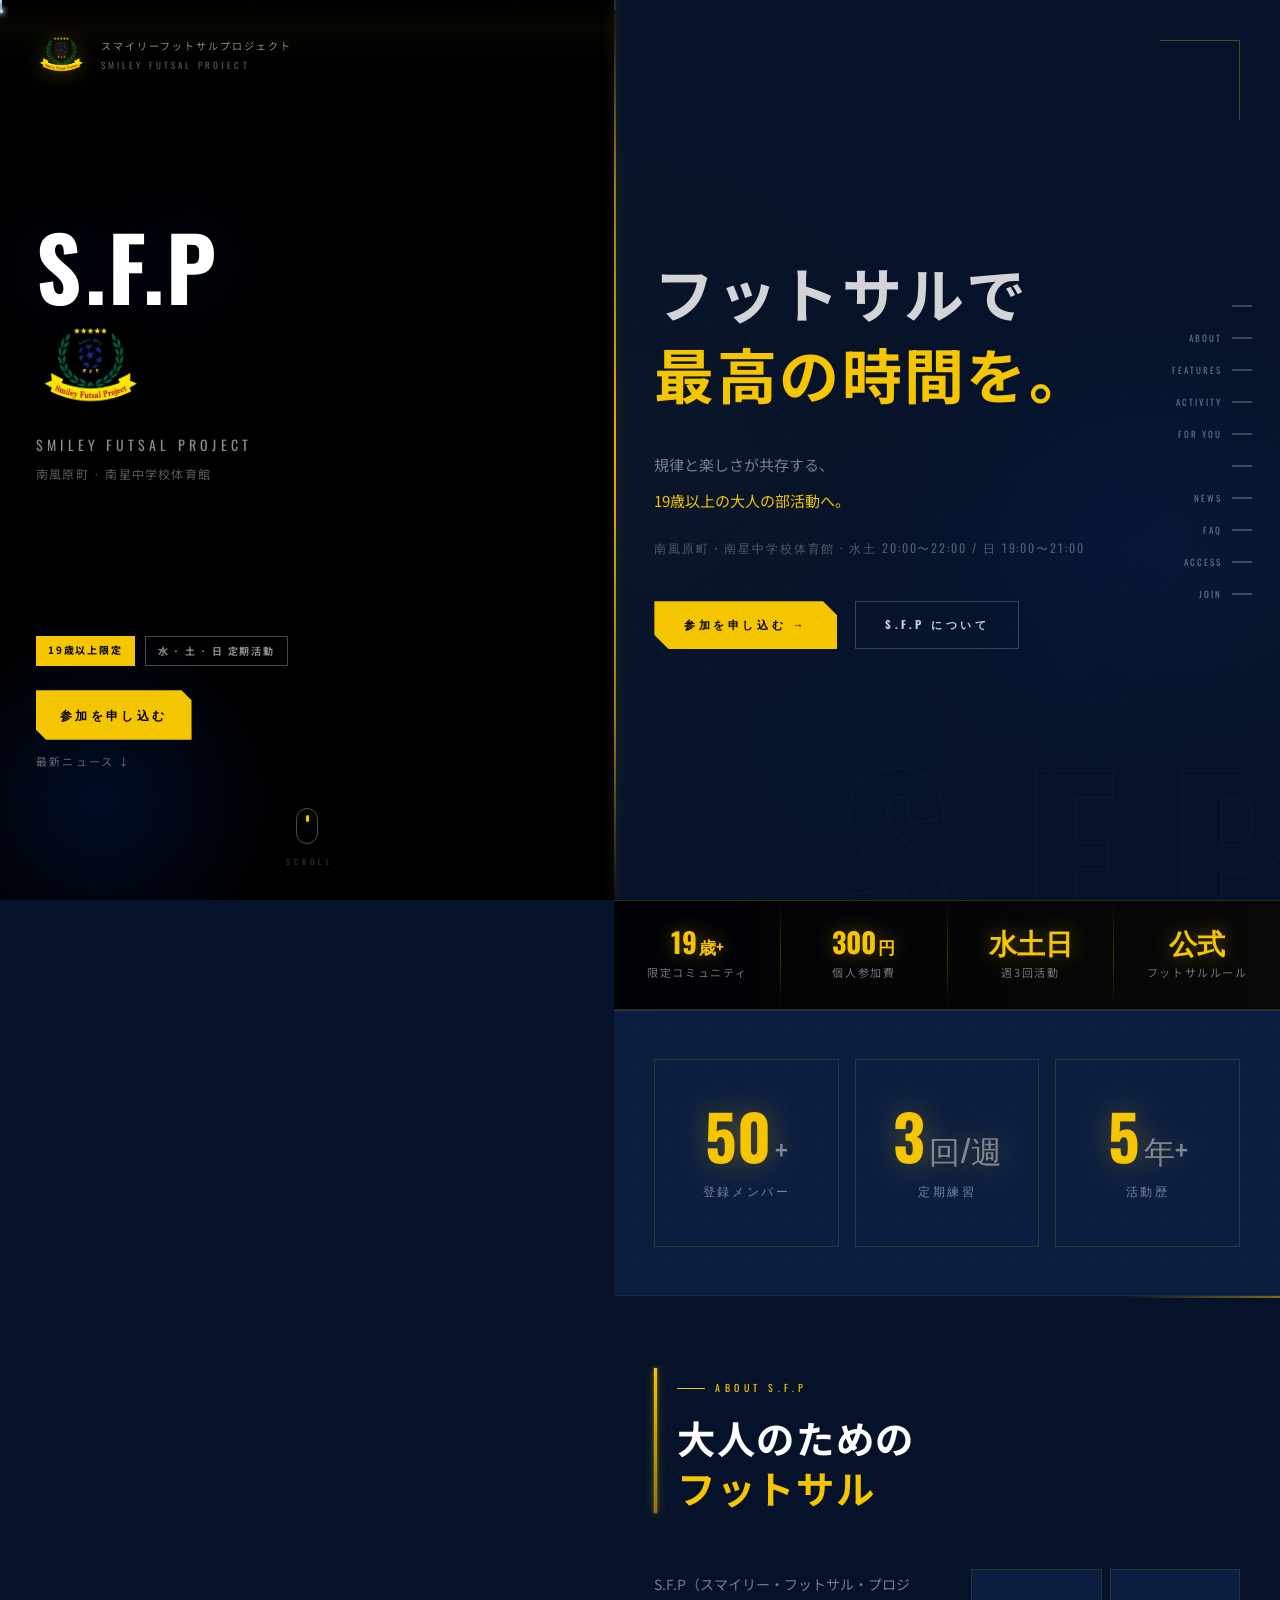
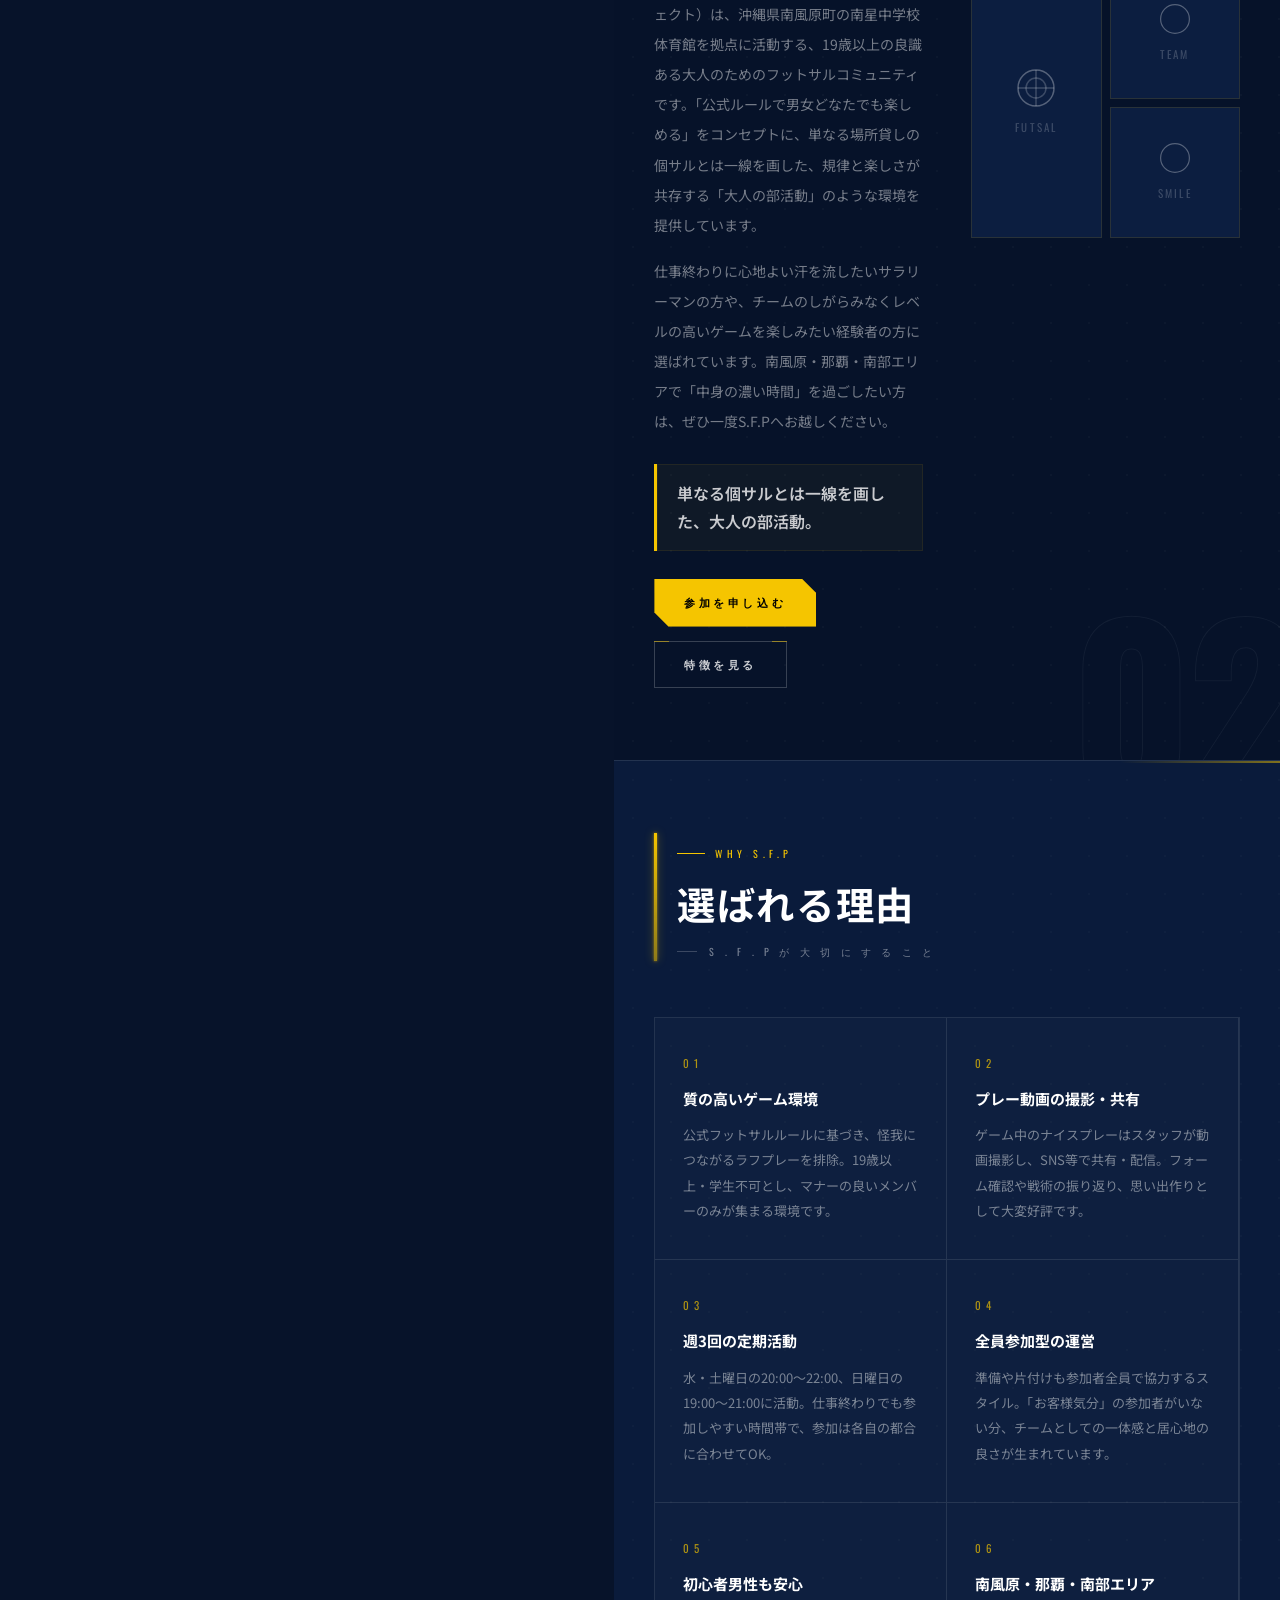
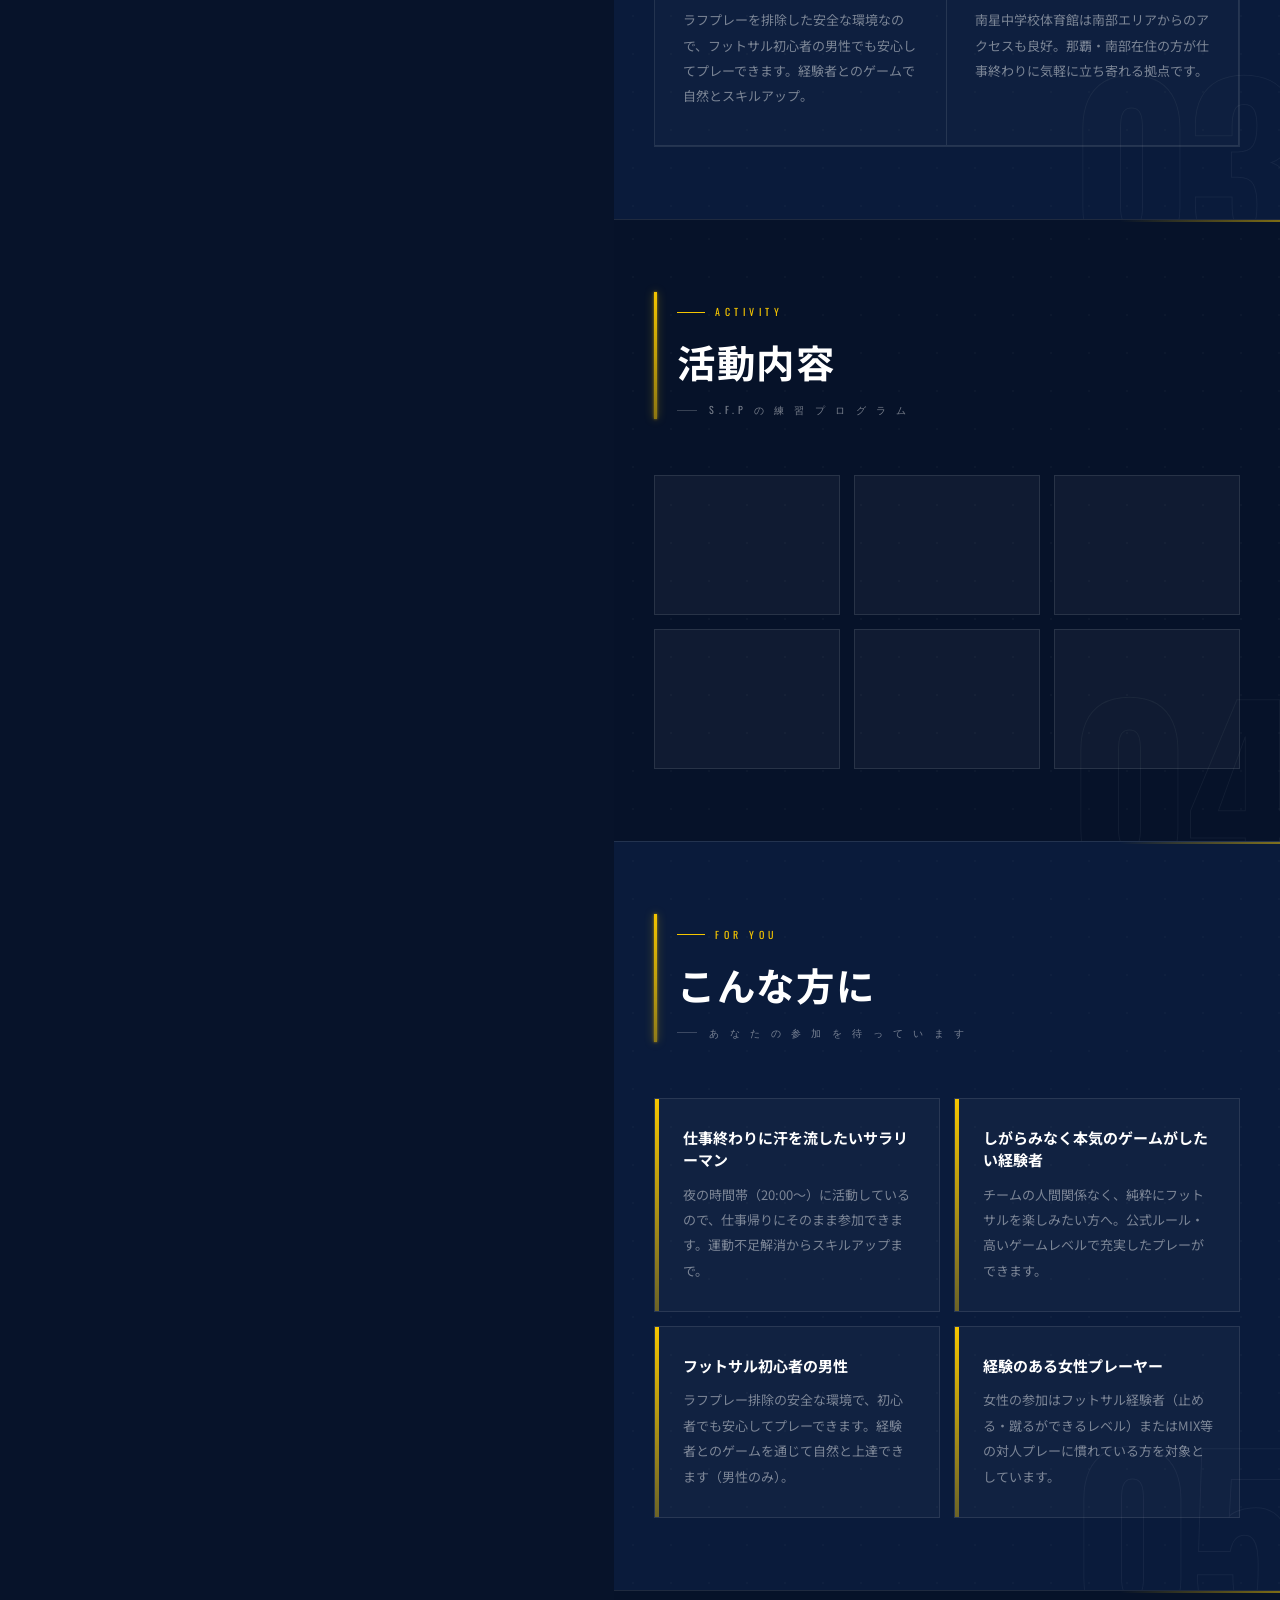
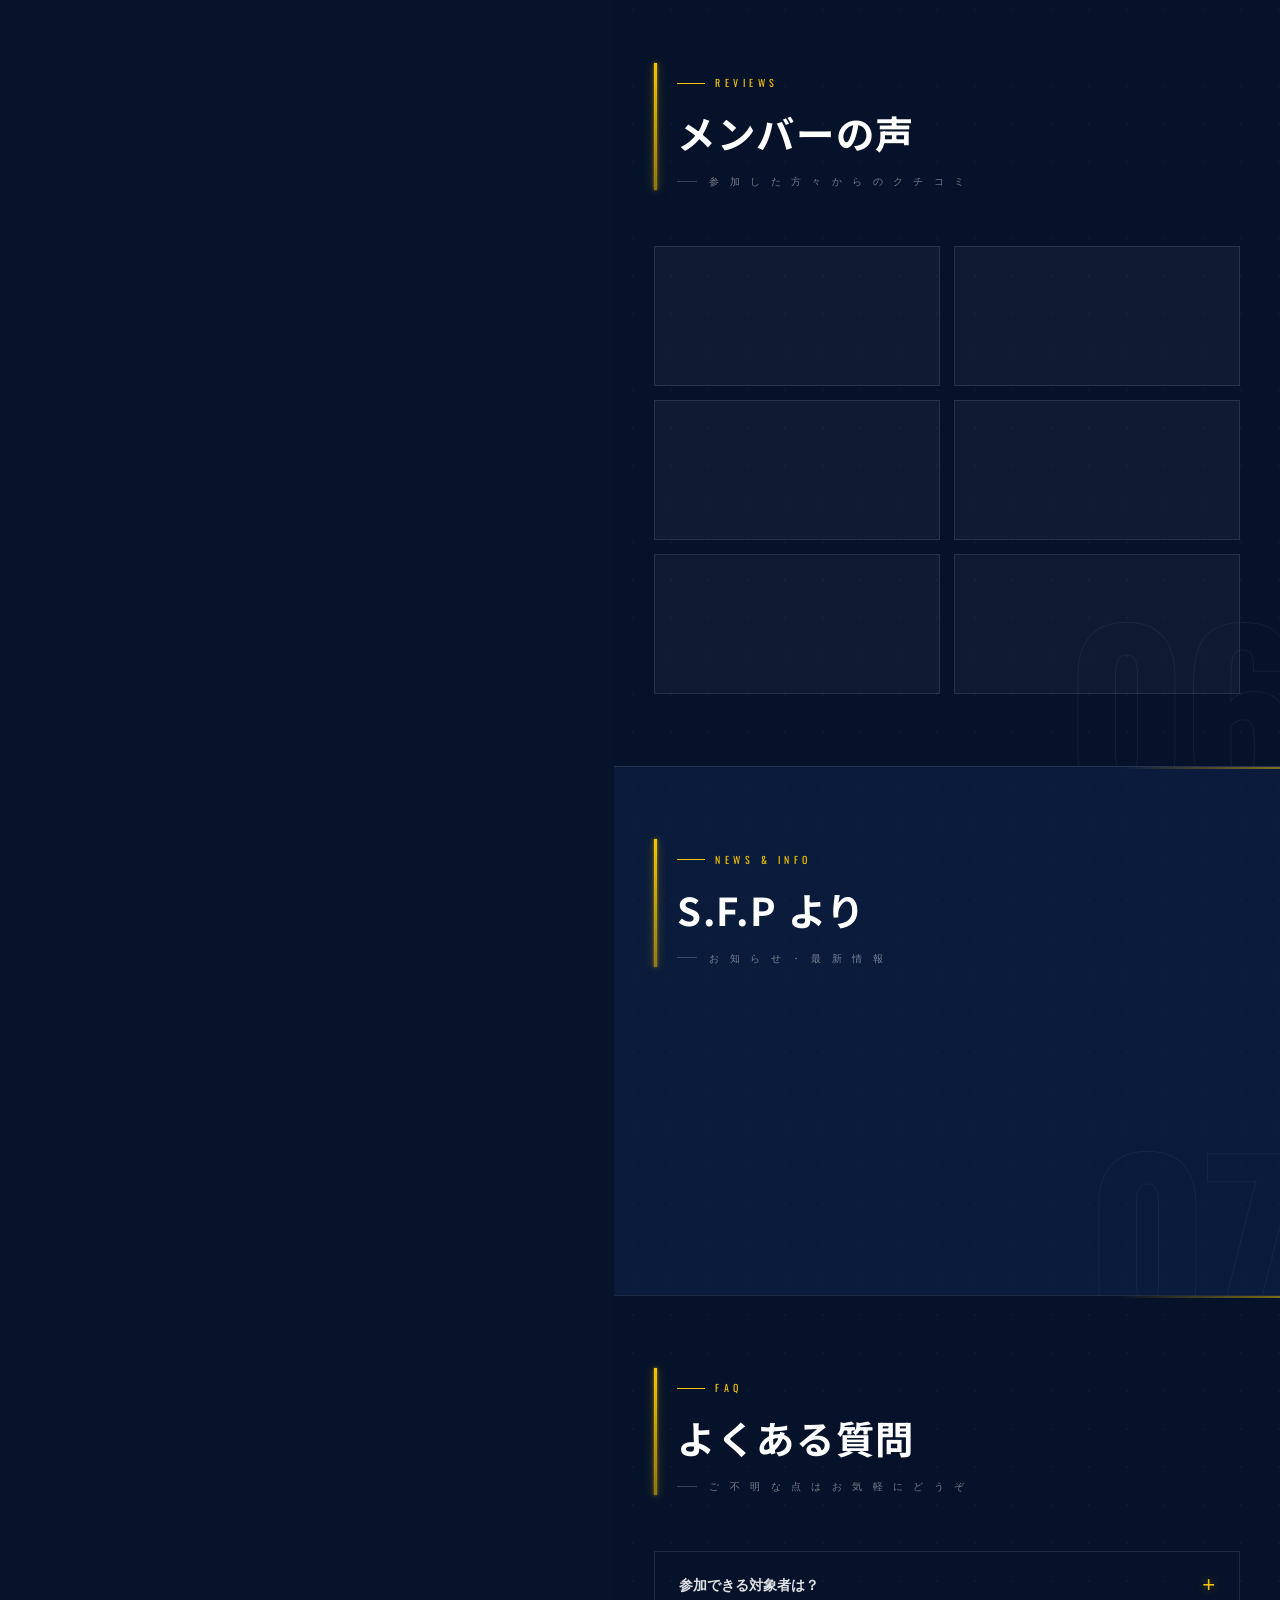
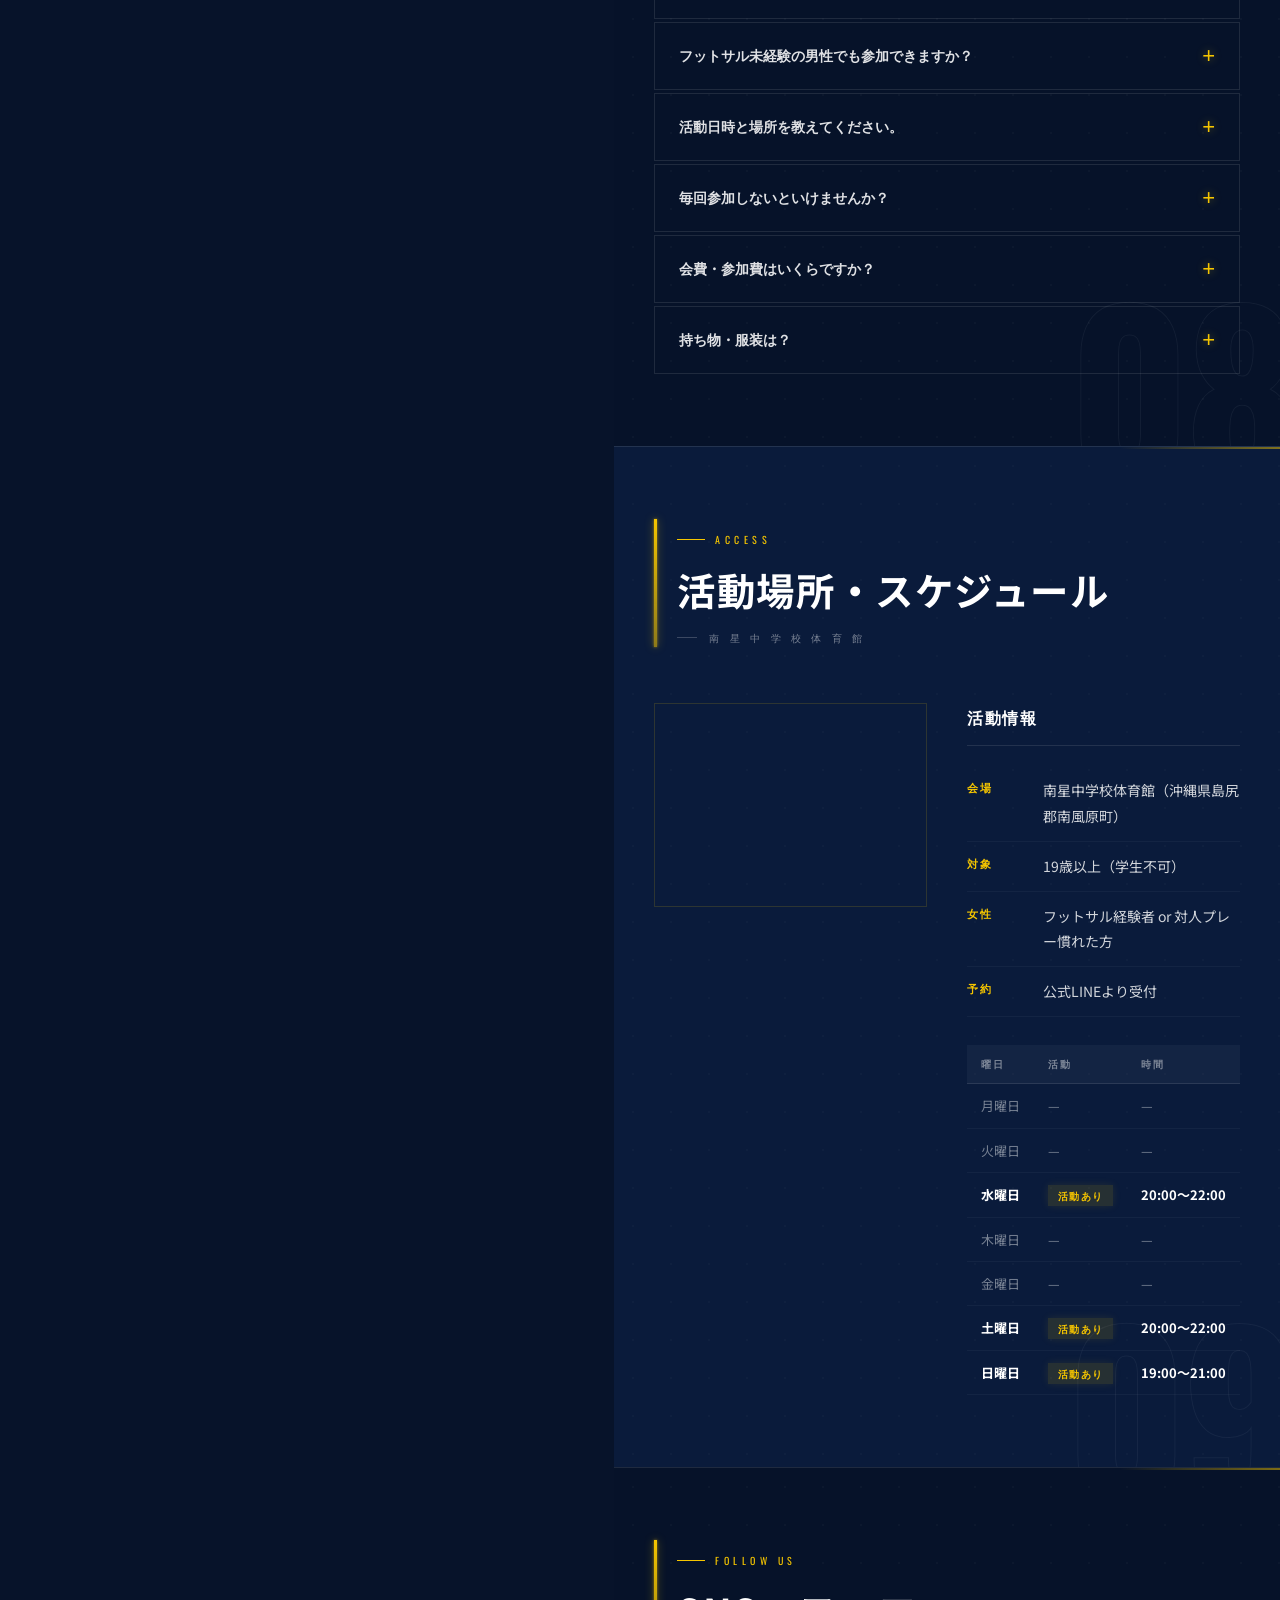
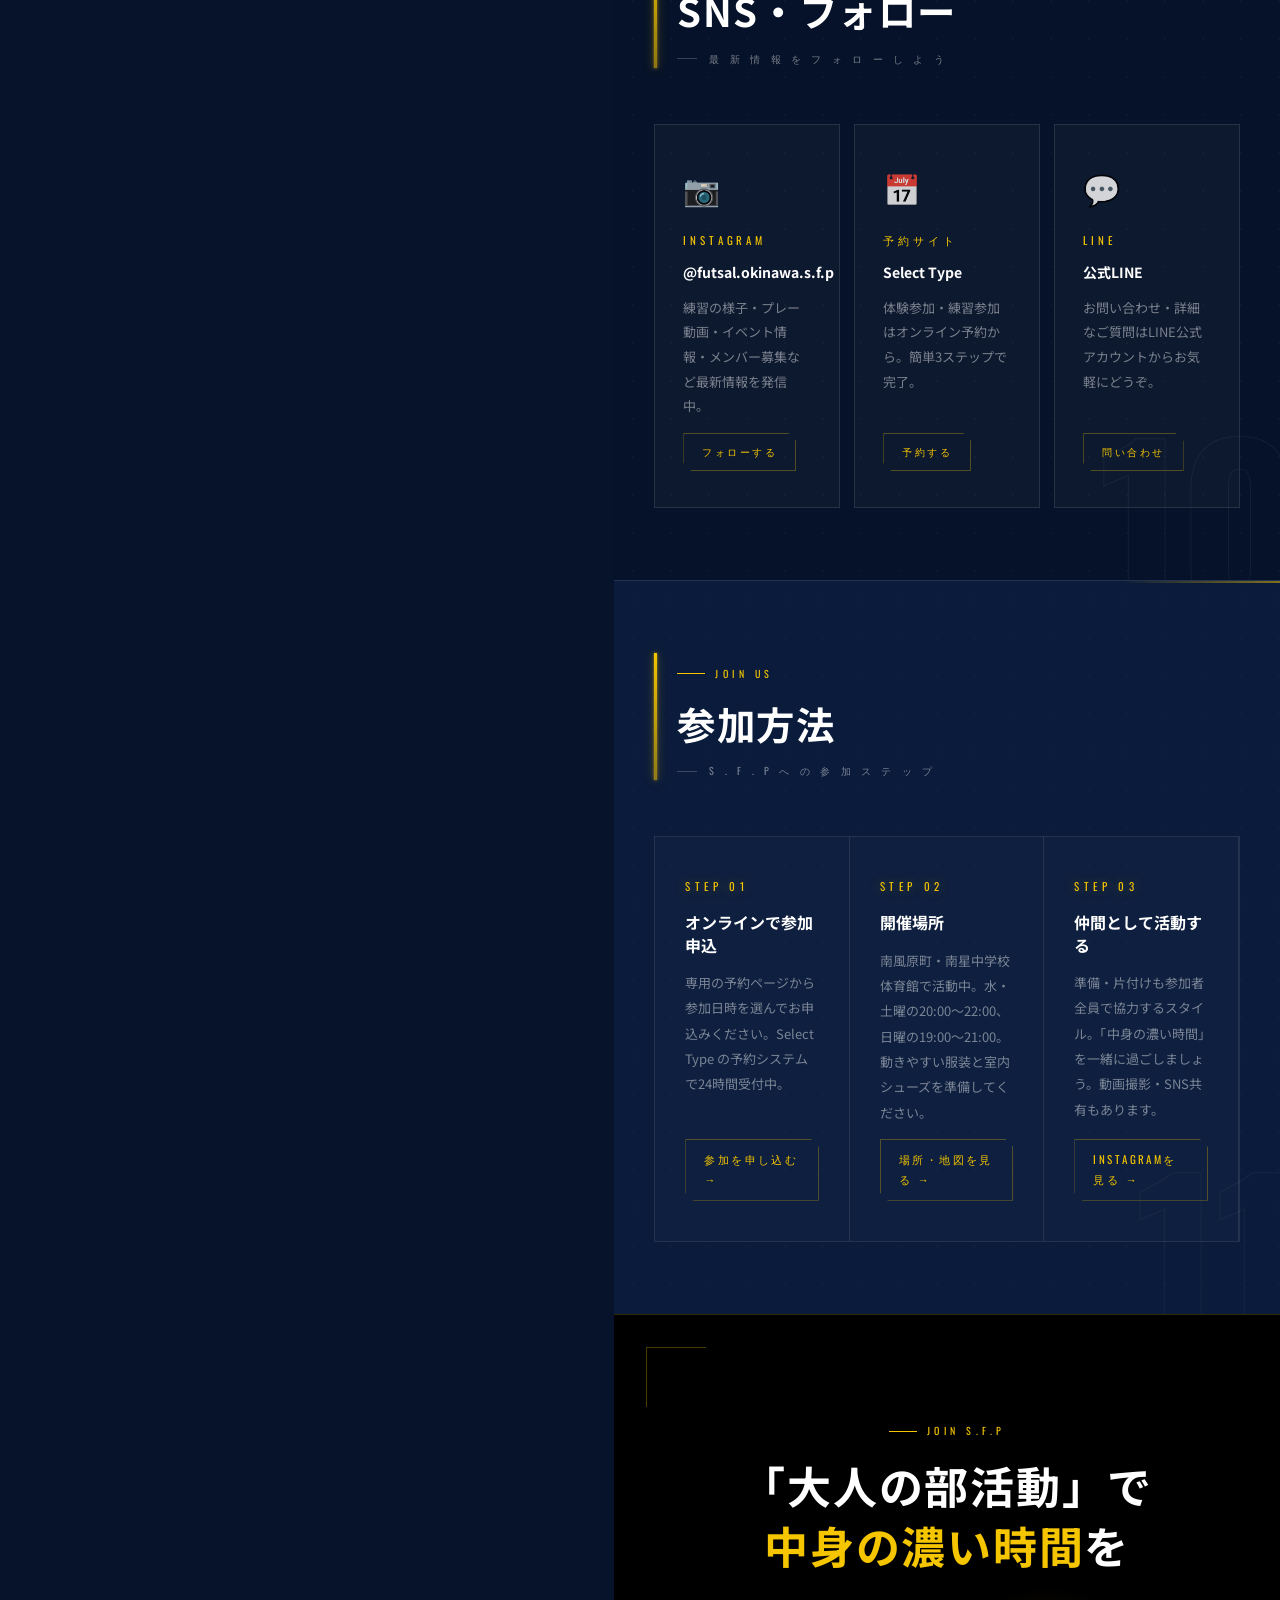
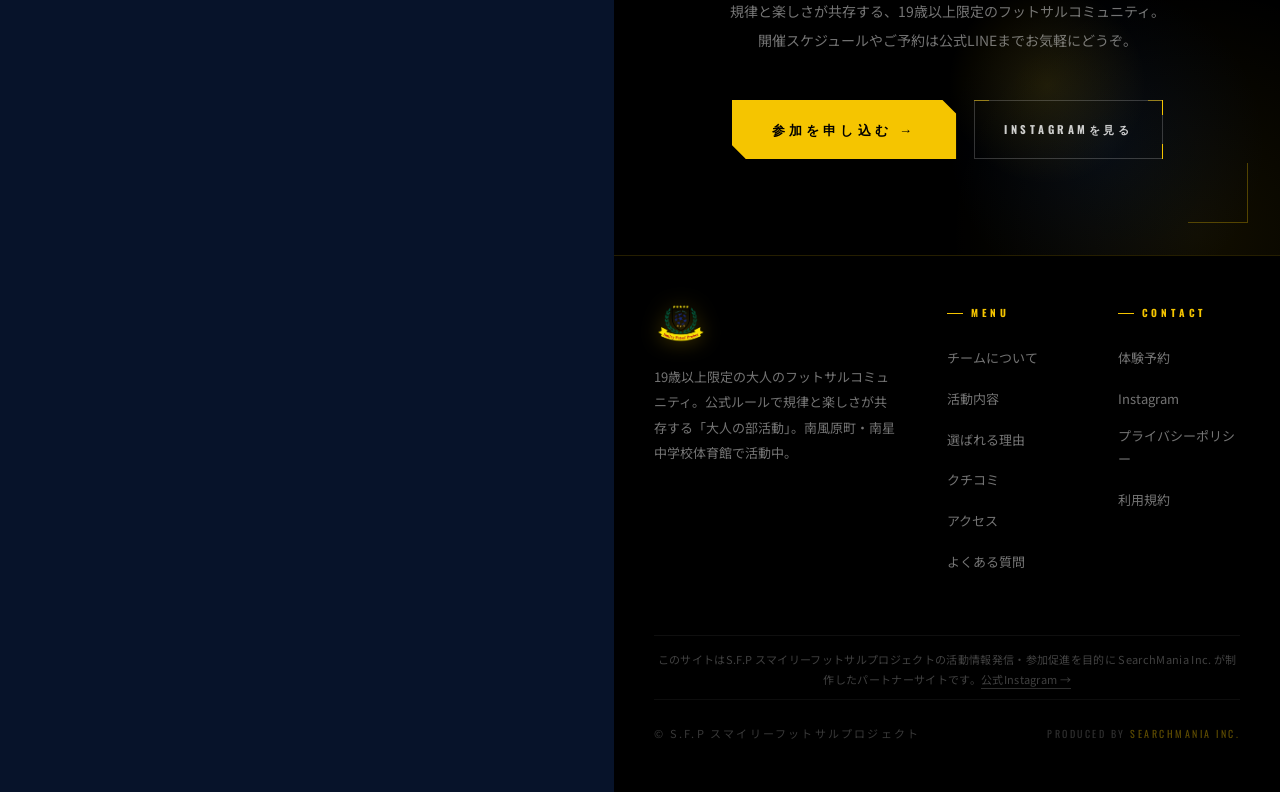
==== commit 1daf5c99: "fix: blog card link use query-param format /blog/?post=SLUG" ====
--- a/index.html
+++ b/index.html
@@ -395,7 +395,9 @@
     if(!rawTitle&&b.date)rawTitle=`${fmtDate(b.date)} の投稿`;
     const shortTitle=rawTitle.length>44?rawTitle.slice(0,44)+'…':rawTitle;
     const imgUrl=driveImg(b.image);
-    const blogHref=(b.url&&b.url.includes('/blog/'))?b.url:(b.date?`/blog/${b.date}/`:null);
+    const slugMatch=(b.url||'').match(/\/blog\/([^\/\?#]+)/);
+    const postSlug=slugMatch?slugMatch[1]:(b.date||'');
+    const blogHref=postSlug?`/blog/?post=${postSlug}`:null;
     const tagOpen=blogHref?`<a href="${blogHref}" class="e blog-card reveal">`:`<article class="e blog-card reveal" role="button" tabindex="0" data-idx="${i}">`;
     const tagClose=blogHref?'</a>':'</article>';
     return`${tagOpen}<span class="tape"></span>${imgUrl?'<div class="image"><img src="'+esc(imgUrl)+'" alt="" loading="lazy" style="width:100%;height:100%;object-fit:cover;display:block;"></div>':'<div class="image img-ph"></div>'}<div class="body">${b.date?'<span class="date">'+esc(fmtDate(b.date))+'</span>':''}<p class="cap">${esc(shortTitle)}</p>${b.body?'<span class="cta-lbl">続きを読む →</span>':''}</div>${tagClose}`;
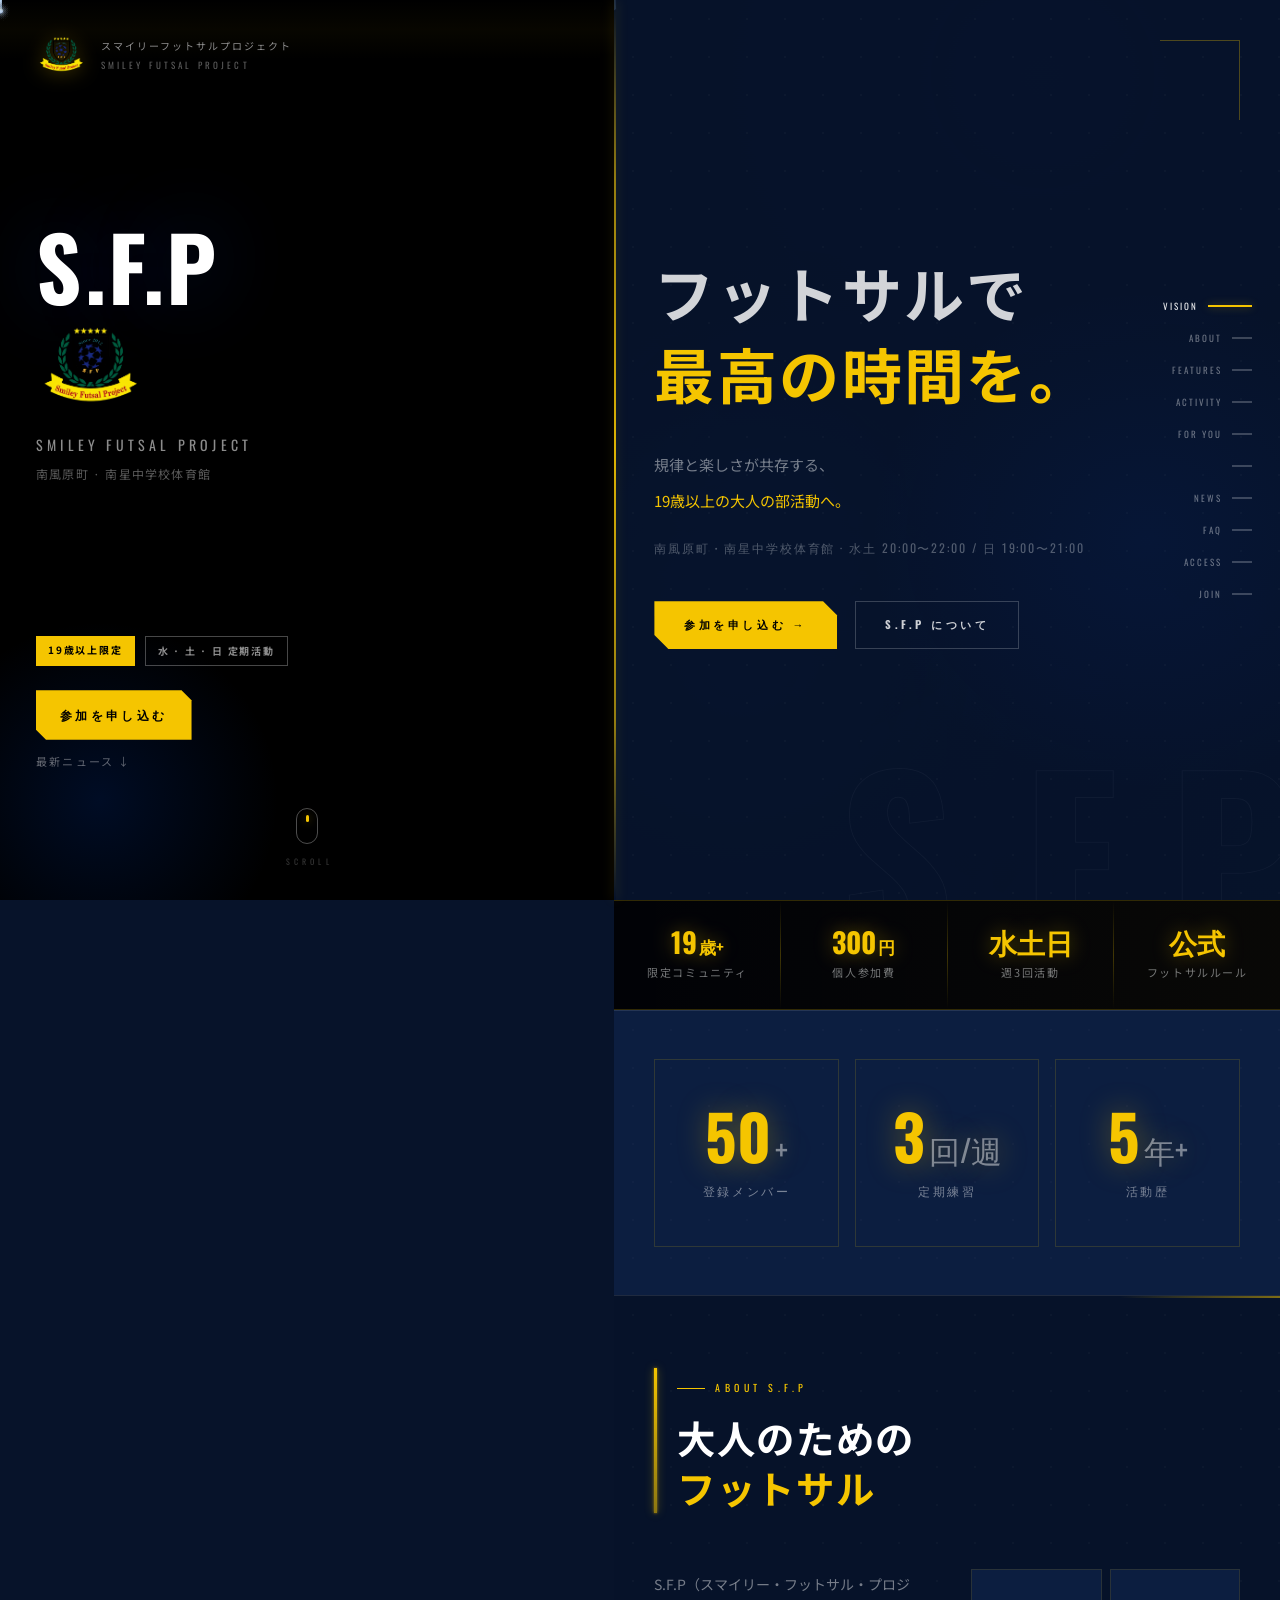
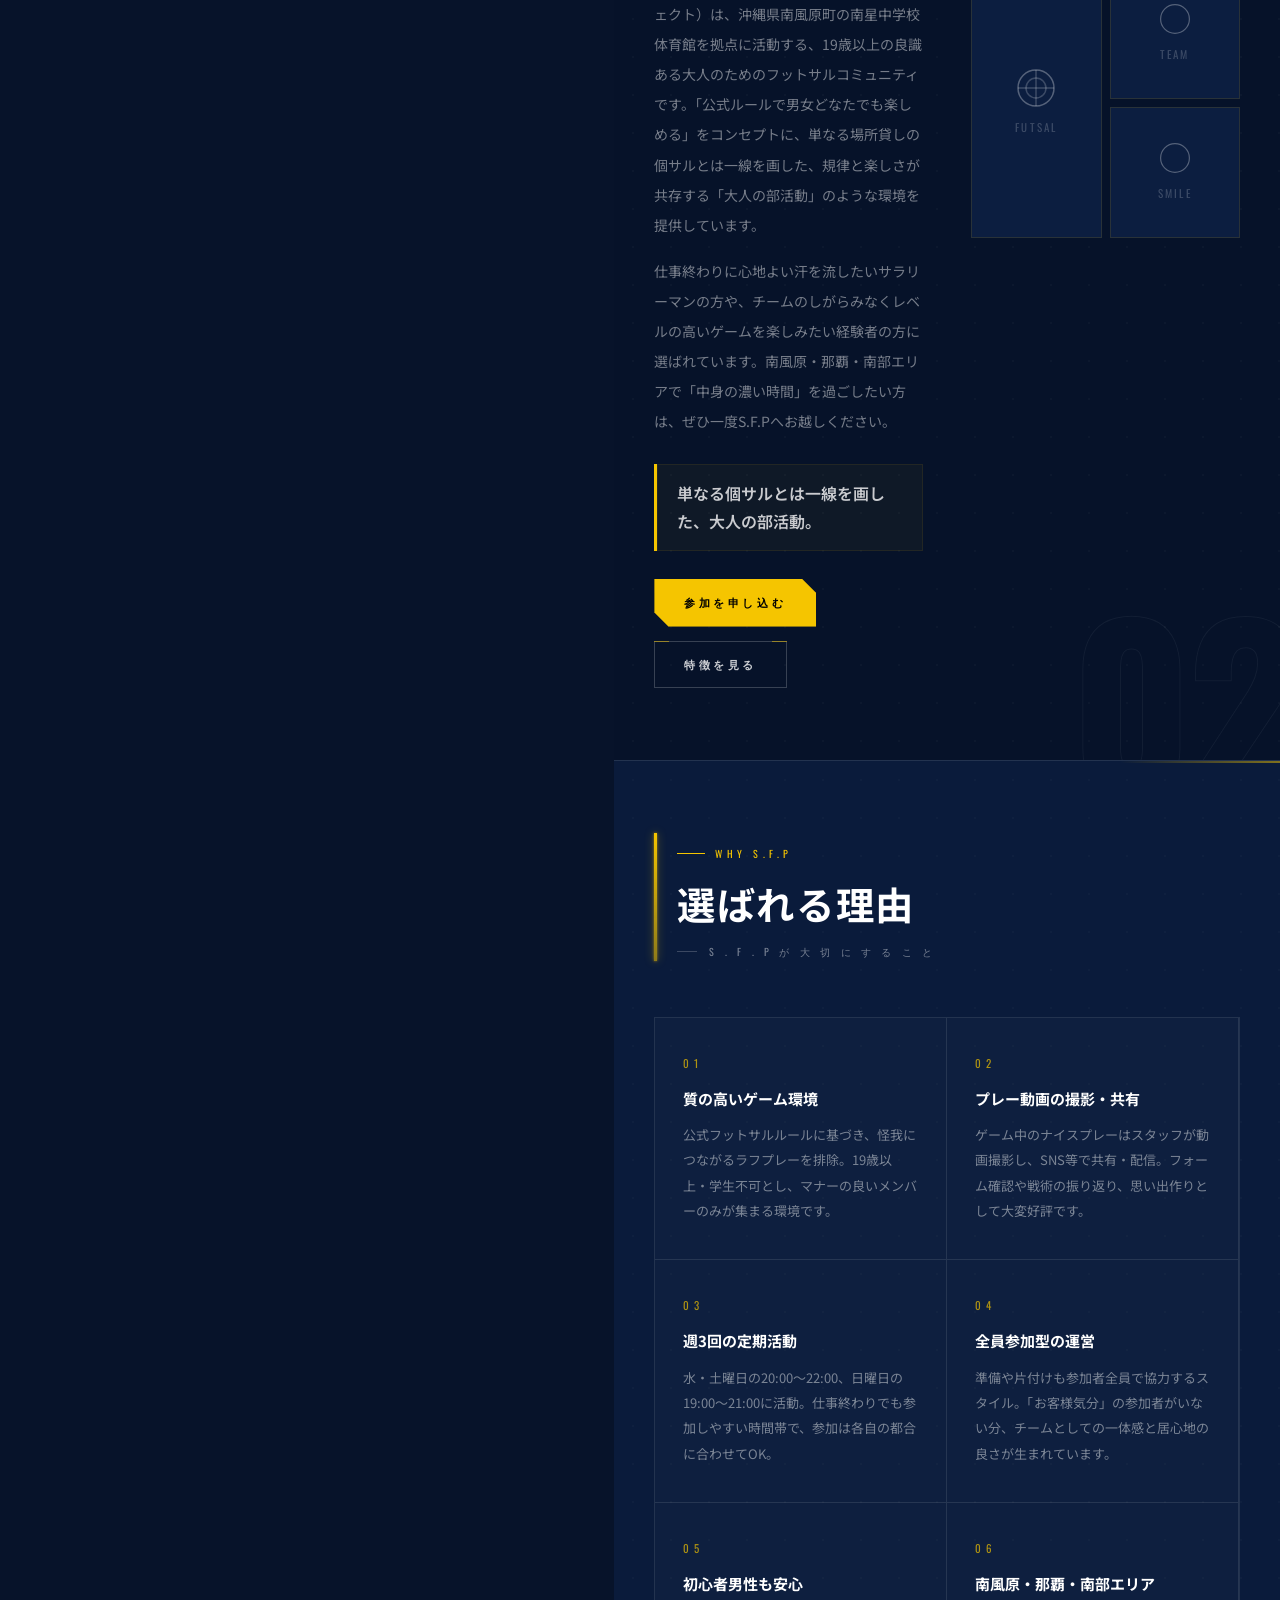
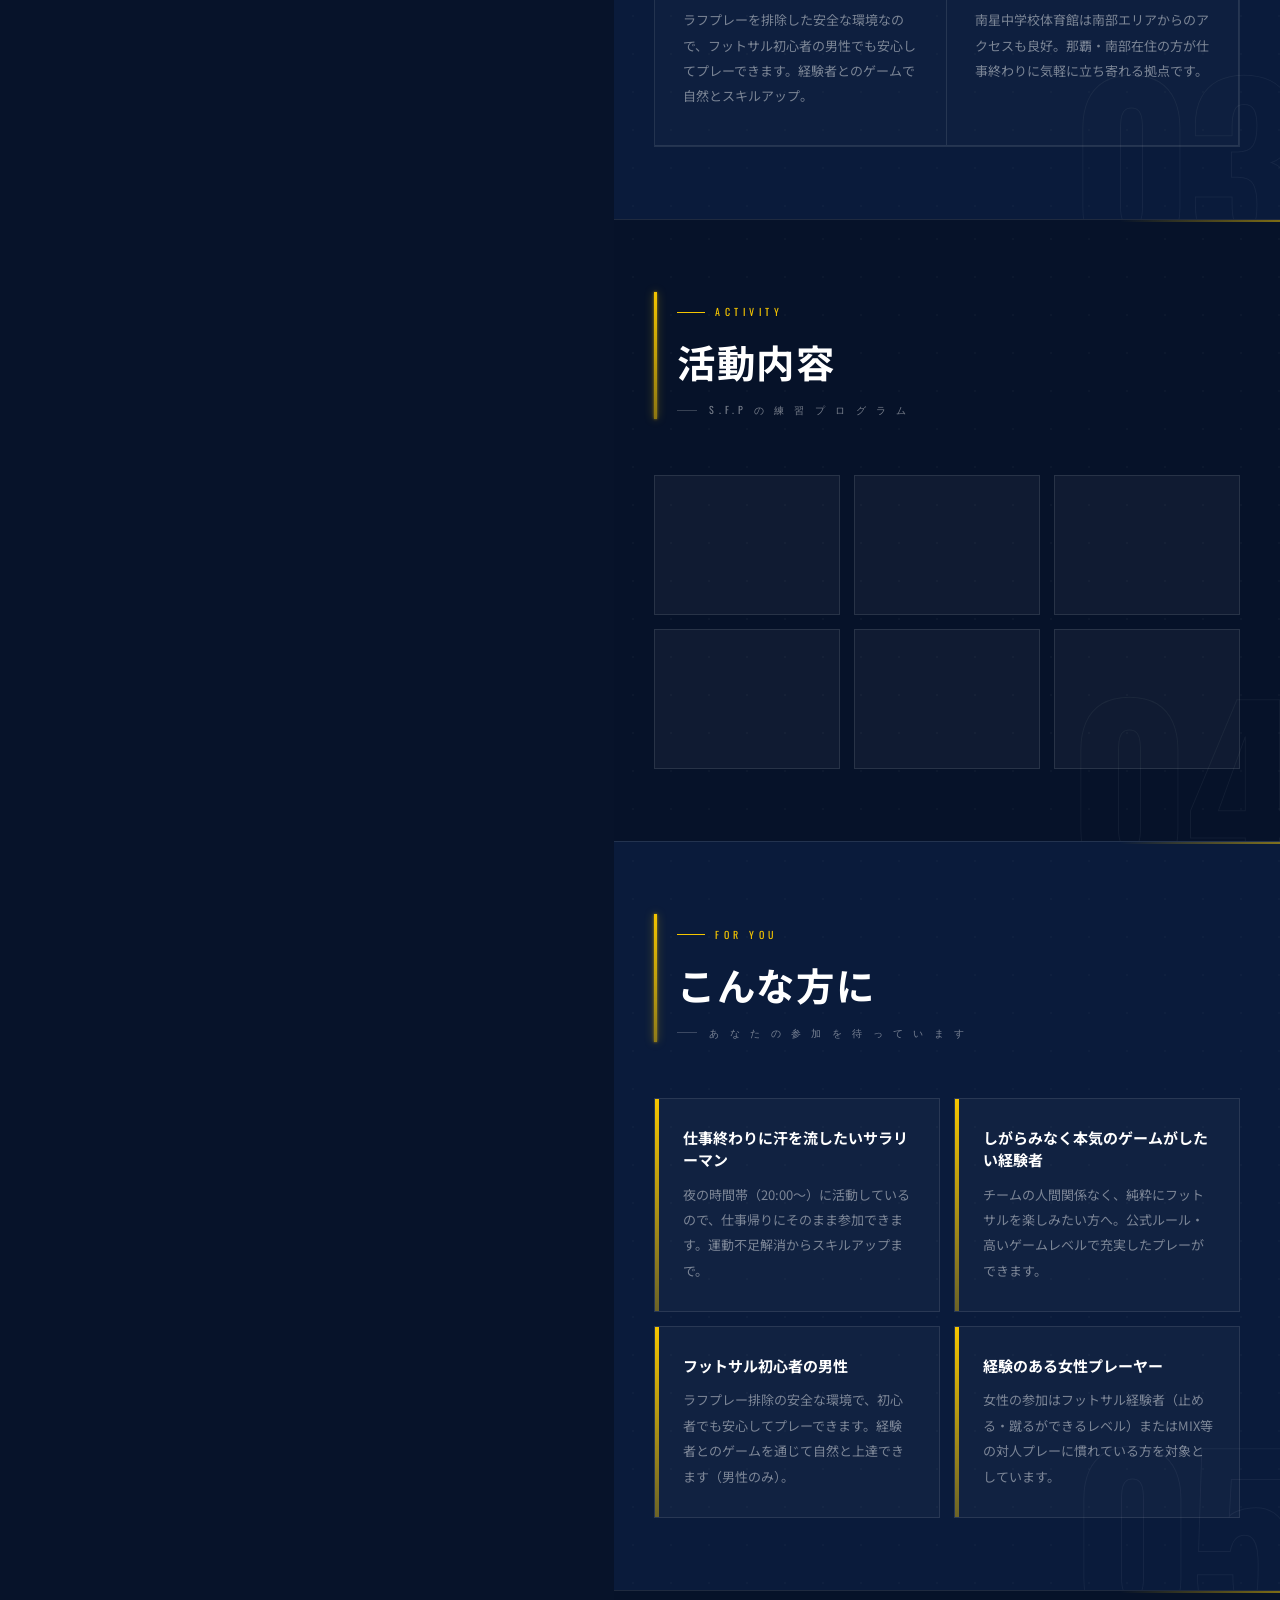
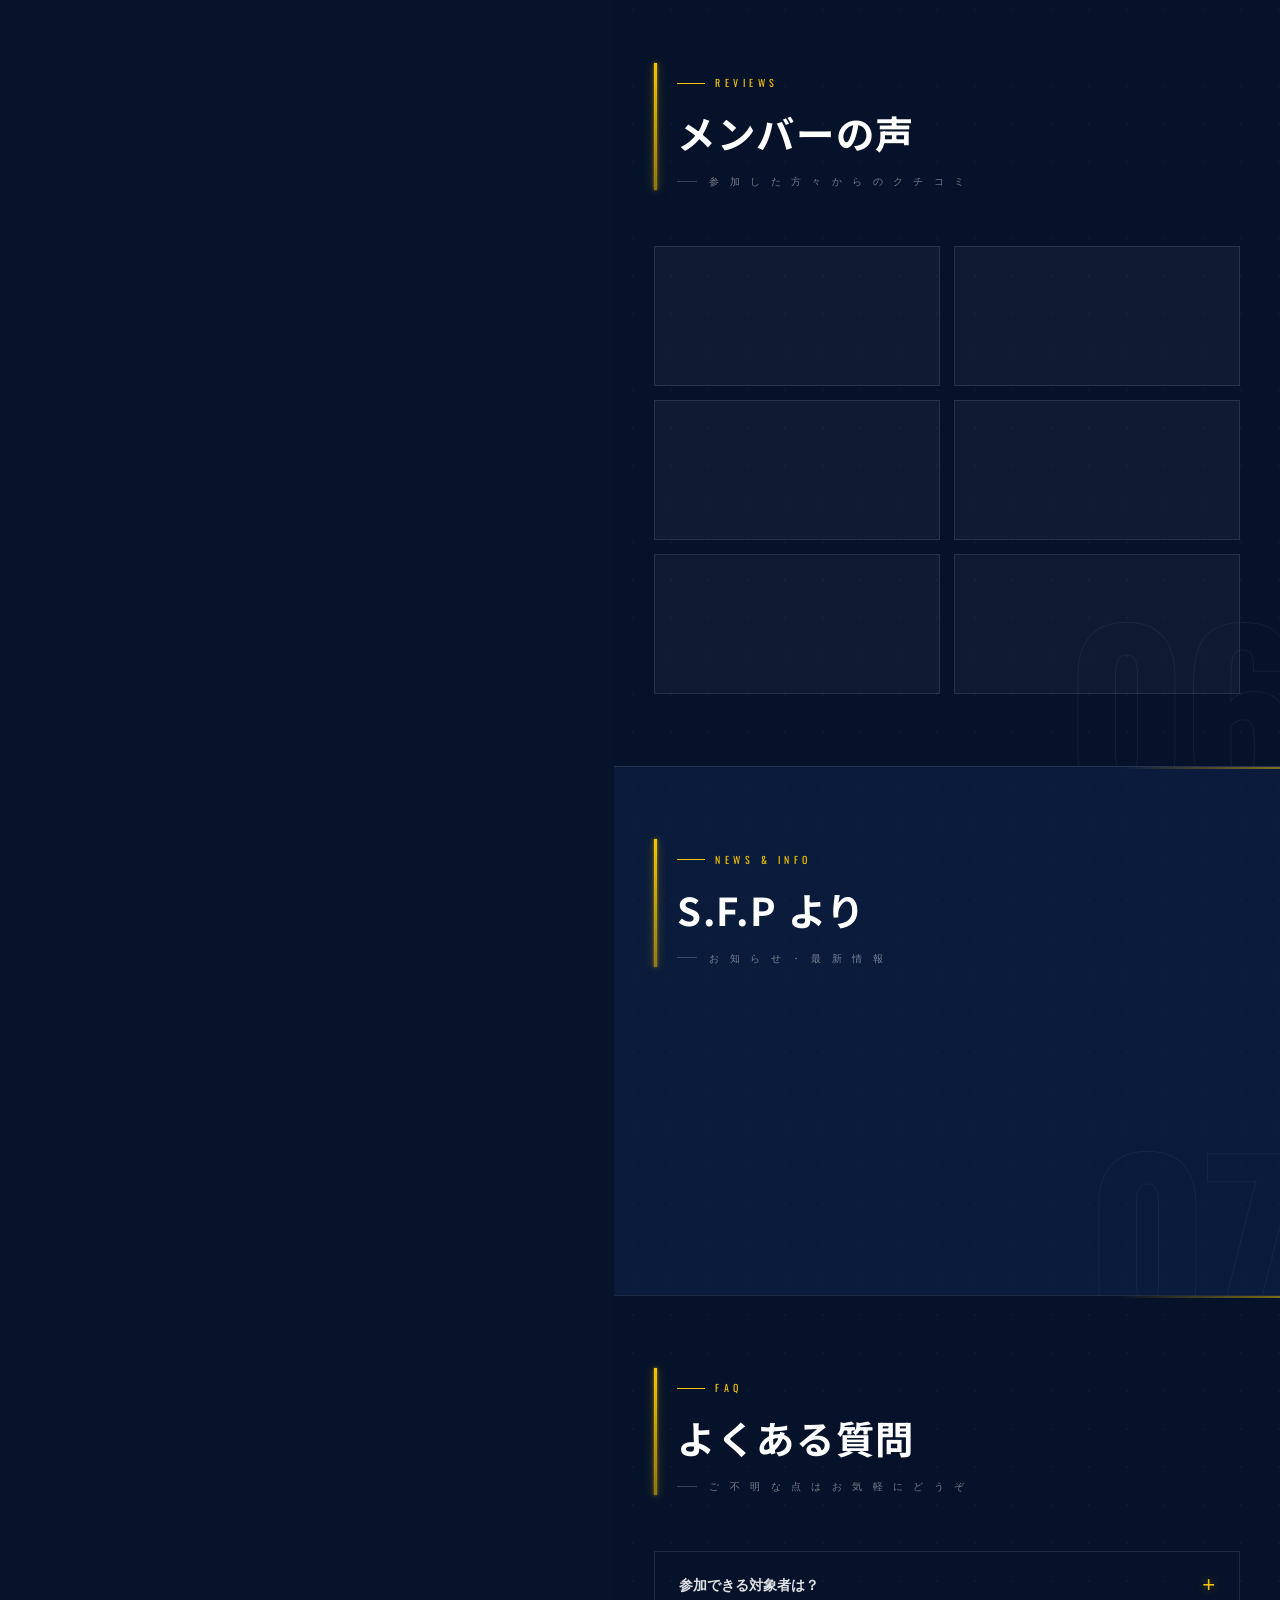
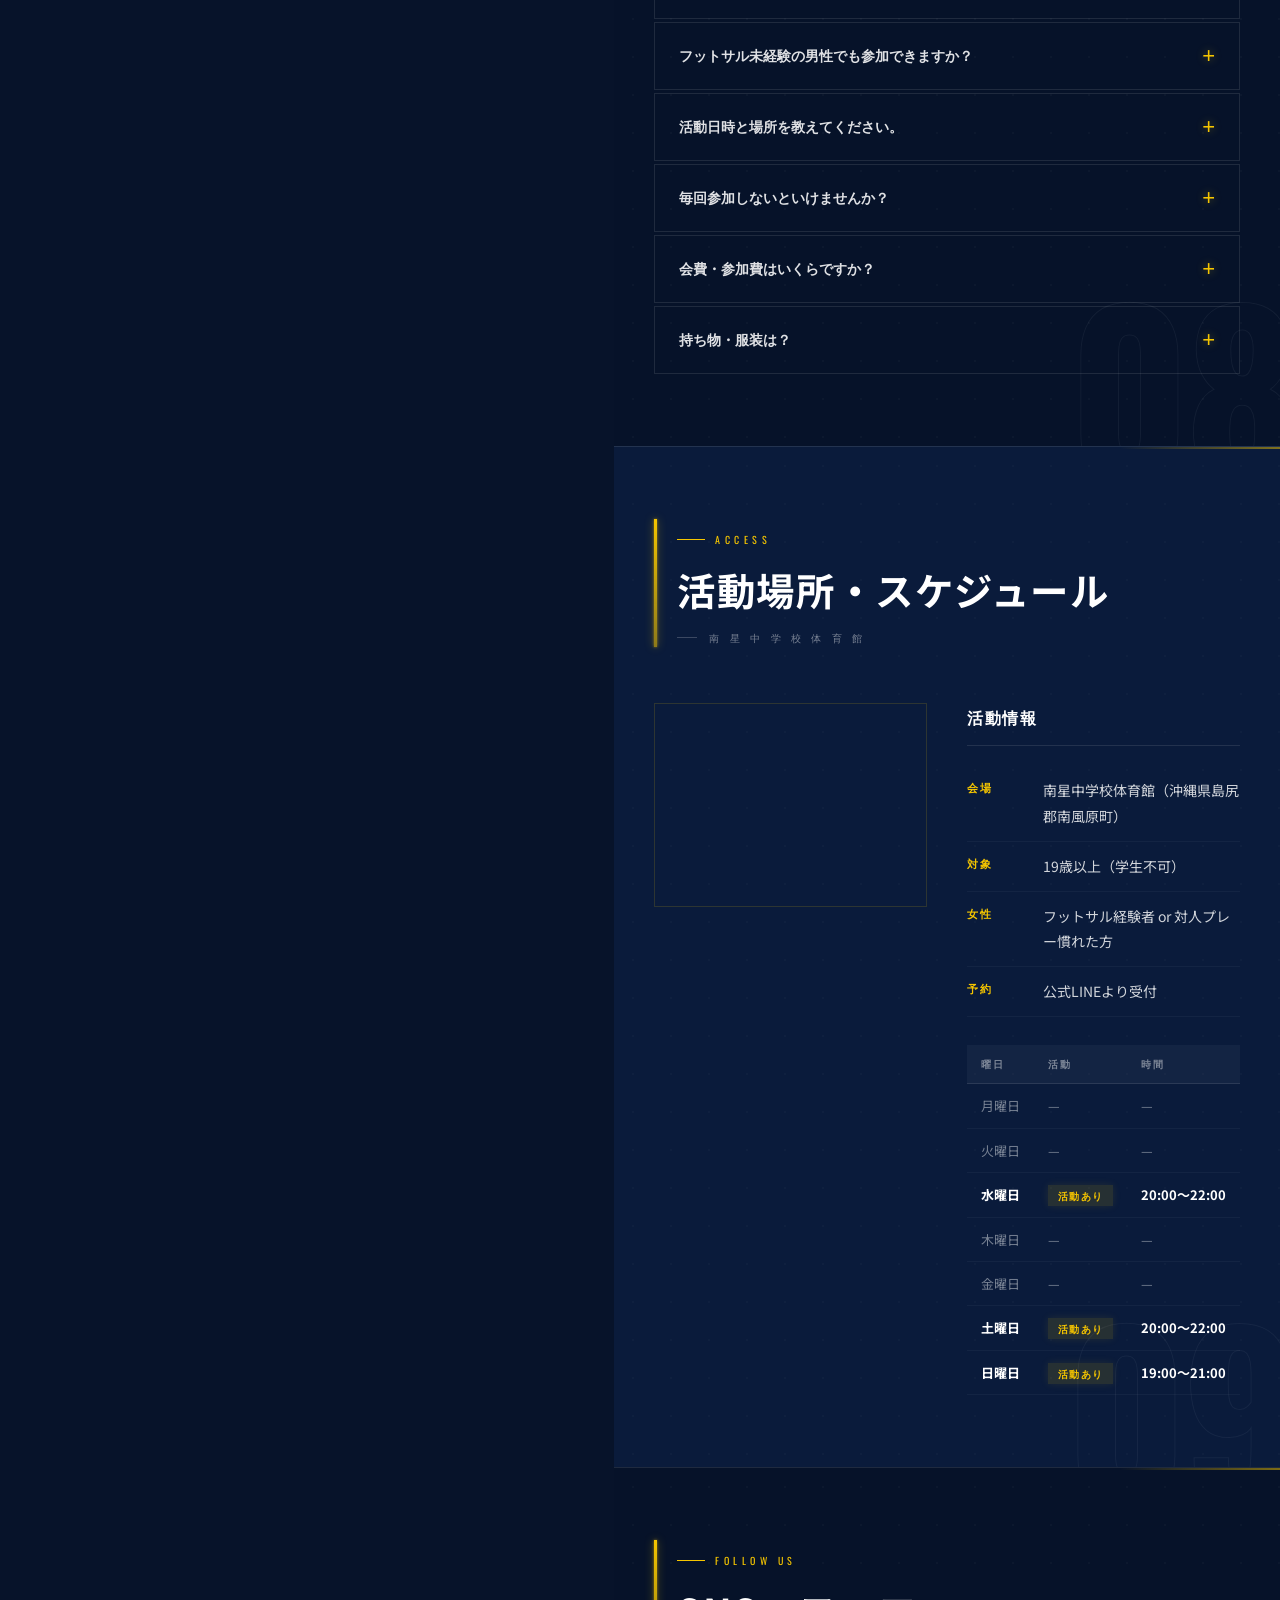
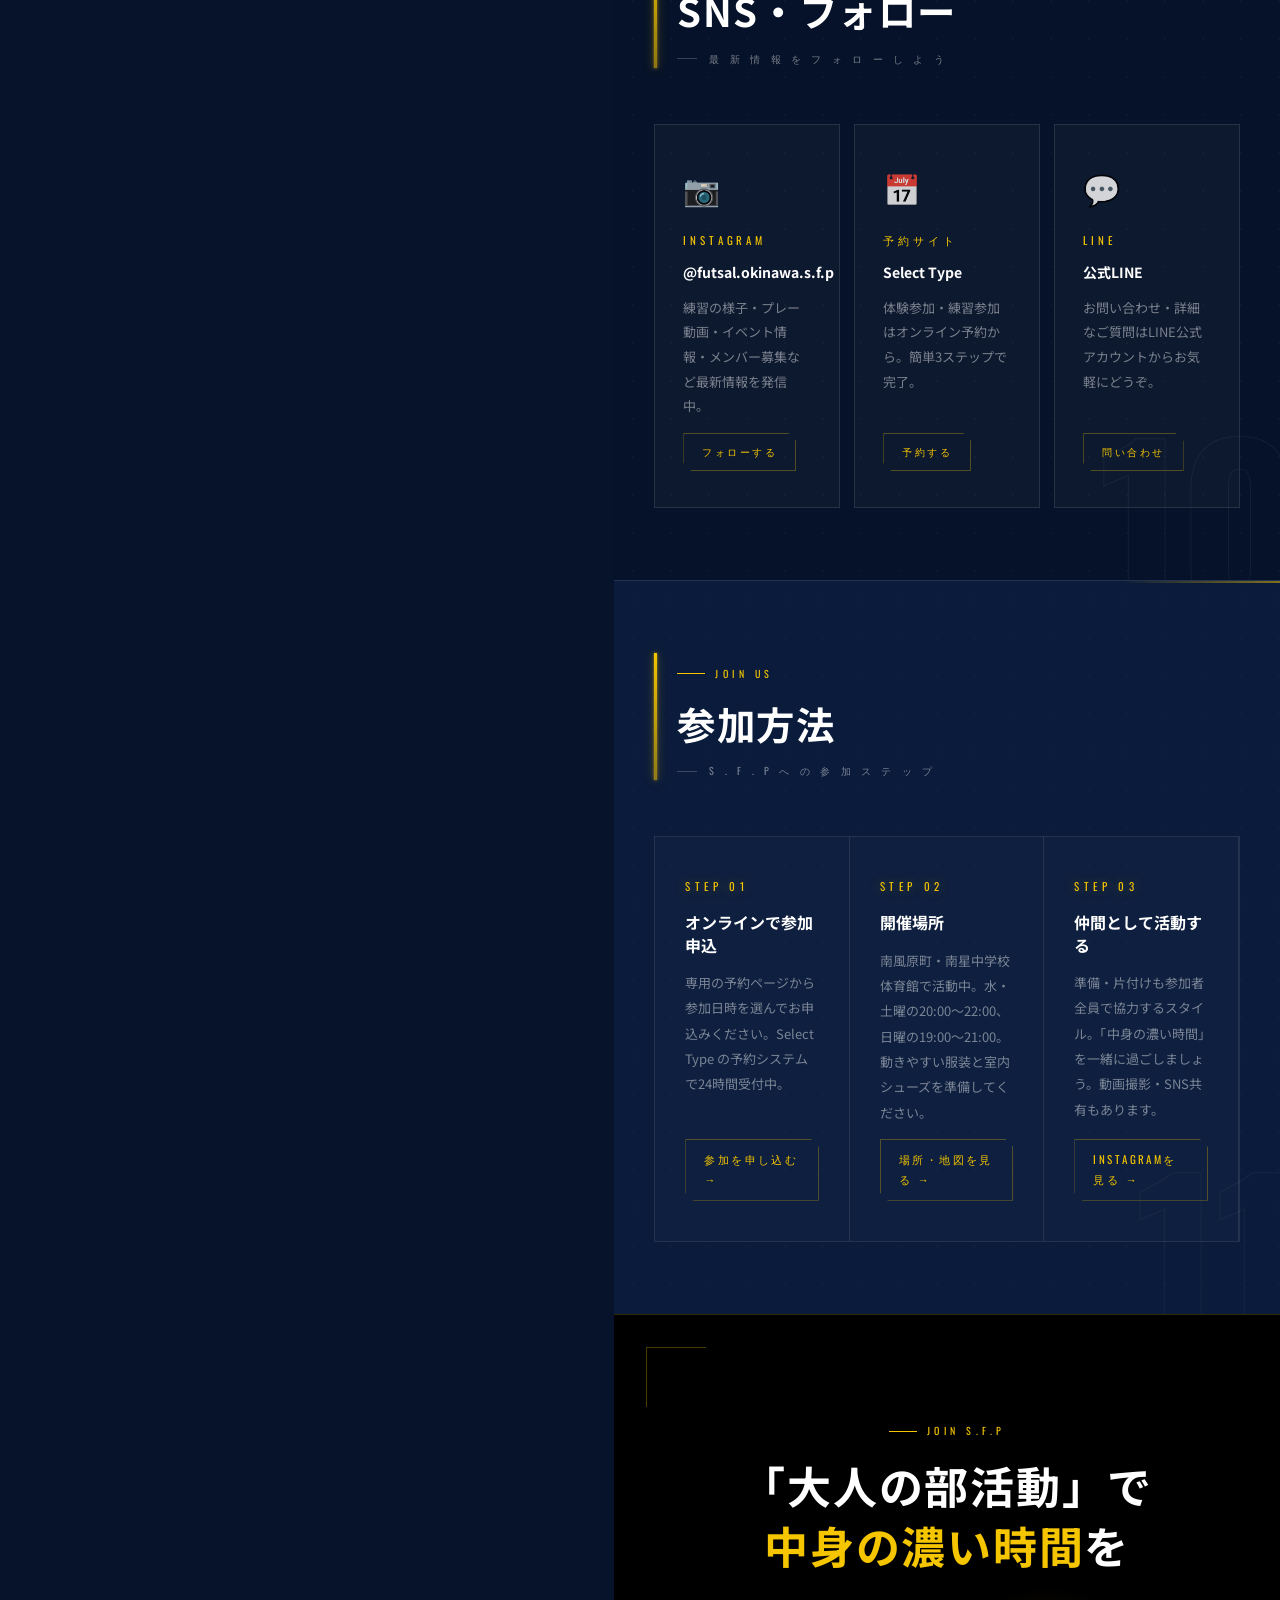
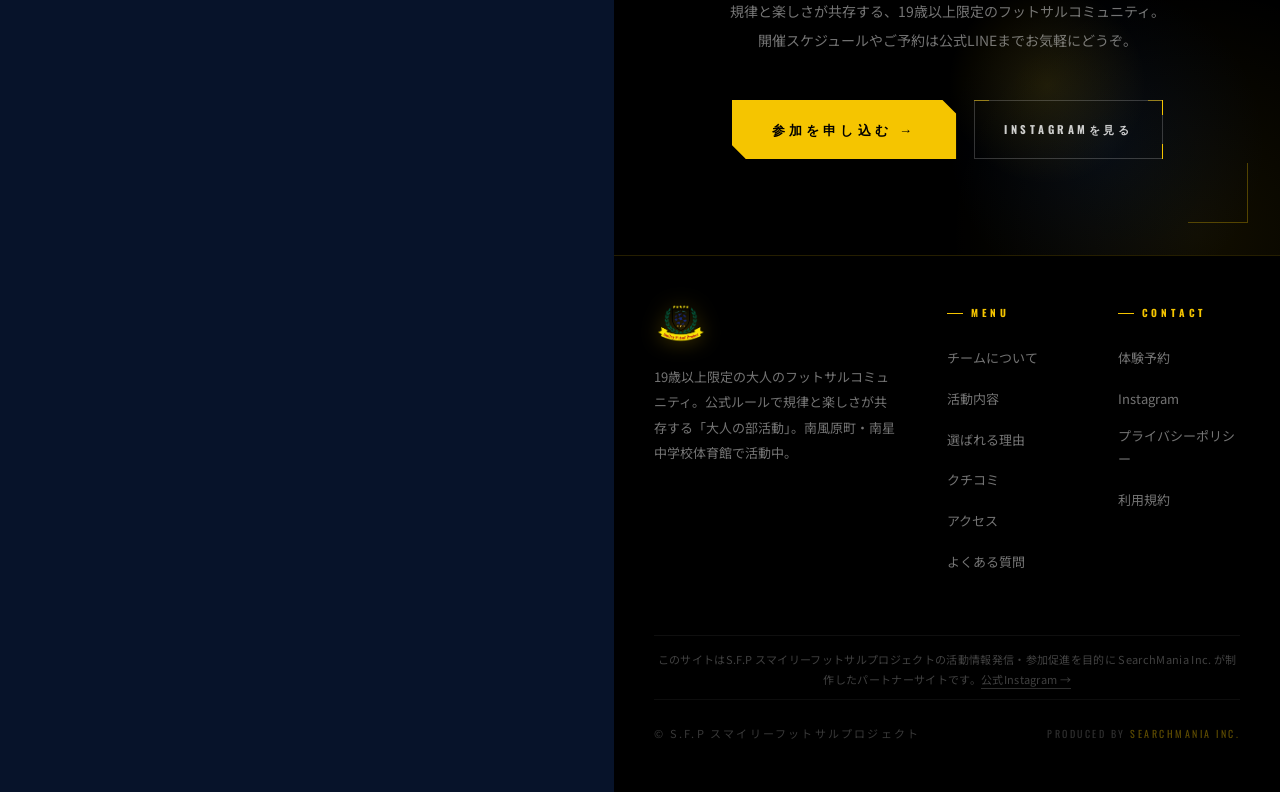
==== commit f5047443: "perf: localStorage cache + preconnect hints" ====
--- a/index.html
+++ b/index.html
@@ -21,6 +21,8 @@
 <meta name="twitter:image" content="https://sfp-okinawa.search-mania.net/ogp.svg">
 <link rel="icon" type="image/svg+xml" href="./favicon.svg">
 <link rel="preconnect" href="https://fonts.googleapis.com">
+<link rel="preconnect" href="https://lh3.googleusercontent.com" crossorigin>
+<link rel="dns-prefetch" href="https://script.google.com">
 <link rel="preconnect" href="https://fonts.gstatic.com" crossorigin>
 <link href="https://fonts.googleapis.com/css2?family=Oswald:wght@400;600;700&family=Noto+Sans+JP:wght@400;600;700&display=swap" rel="stylesheet">
 <link rel="stylesheet" href="shared.css">
@@ -410,7 +412,25 @@
 function applyFAQ(items){if(!Array.isArray(items)||!items.length)return;const list=document.getElementById('faqList');if(!list)return;list.innerHTML=items.map(f=>`<div class="faq-item"><button class="faq-q"><span class="faq-q-text">${esc(f.q)}</span><span class="faq-icon">+</span></button><div class="faq-a">${esc(f.a)}</div></div>`).join('');initFAQ();}
 function applyCTA(c){if(!c)return;const h=document.querySelector('.cta-inner h2');if(h&&c.headline1)h.innerHTML=esc(c.headline1)+(c.headline2?`<br><span class="gold-text">${esc(c.headline2)}</span>`:'');const sub=document.querySelector('.cta-sub');if(sub&&c.subText)sub.textContent=c.subText;const actions=document.querySelector('.cta-actions');if(actions&&(c.btn1Text||c.btn2Text)){let html='';if(c.btn1Text&&c.btn1Url)html+=`<a href="${esc(c.btn1Url)}" class="btn btn-cta btn-gold" target="_blank" rel="noopener">${esc(c.btn1Text)} →</a>`;if(c.btn2Text&&c.btn2Url)html+=`<a href="${esc(c.btn2Url)}" class="btn btn-ghost">${esc(c.btn2Text)}</a>`;if(html)actions.innerHTML=html;}}
 
-if(GAS_URL&&GAS_URL.indexOf('ここに')===-1){fetch(GAS_URL).then(r=>r.json()).then(data=>{if(data.settings)applySettings(data.settings);if(data.hero)applyHero(data.hero);if(data.about)applyAbout(data.about);if(data.menu)applyMenu(data.menu);if(data.features)applyFeatures(data.features);if(data.forYou)applyForYou(data.forYou);if(data.reviews)applyReviews(data.reviews);if(data.blog)applyBlog(data.blog);if(data.access)applyAccess(data.access);if(data.sns)applySNS(data.sns);if(data.delivery)applyDelivery(data.delivery);if(data.faq)applyFAQ(data.faq);if(data.cta)applyCTA(data.cta);}).catch(err=>console.warn('CMS fetch error:',err));}
+(function loadCMS(){
+  if(!GAS_URL||GAS_URL.indexOf('ここに')!==-1)return;
+  const CACHE_KEY='sfp_cms_v1';
+  const CACHE_TTL=30*60*1000;
+  function applyAll(d){
+    if(d.settings)applySettings(d.settings);if(d.hero)applyHero(d.hero);if(d.about)applyAbout(d.about);
+    if(d.menu)applyMenu(d.menu);if(d.features)applyFeatures(d.features);if(d.forYou)applyForYou(d.forYou);
+    if(d.reviews)applyReviews(d.reviews);if(d.blog)applyBlog(d.blog);if(d.access)applyAccess(d.access);
+    if(d.sns)applySNS(d.sns);if(d.delivery)applyDelivery(d.delivery);if(d.faq)applyFAQ(d.faq);if(d.cta)applyCTA(d.cta);
+  }
+  try{
+    const raw=localStorage.getItem(CACHE_KEY);
+    if(raw){const c=JSON.parse(raw);if(Date.now()-c.ts<CACHE_TTL){applyAll(c.data);}}
+  }catch(e){}
+  fetch(GAS_URL).then(r=>r.json()).then(data=>{
+    applyAll(data);
+    try{localStorage.setItem(CACHE_KEY,JSON.stringify({ts:Date.now(),data}));}catch(e){}
+  }).catch(err=>console.warn('CMS fetch error:',err));
+})();
 
 /* ── Left panel: network particle canvas ── */
 (function initParticles(){
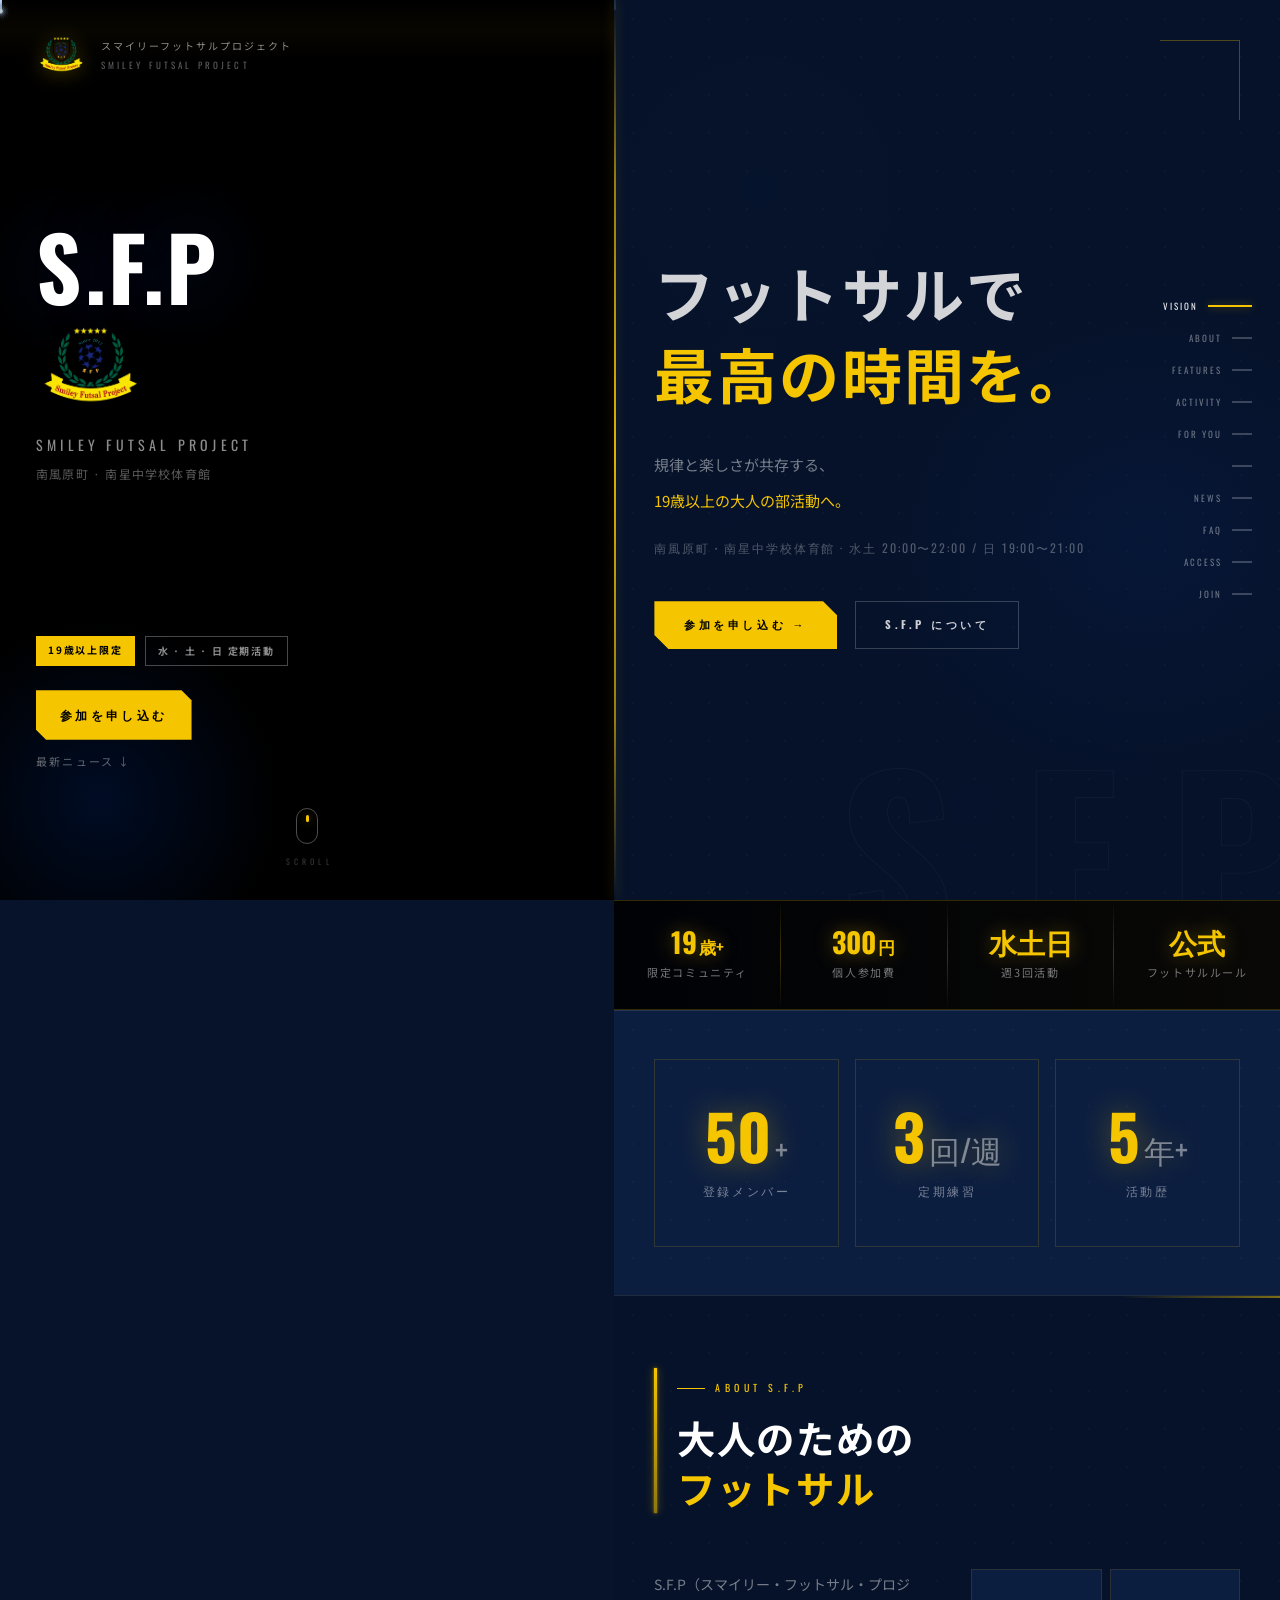
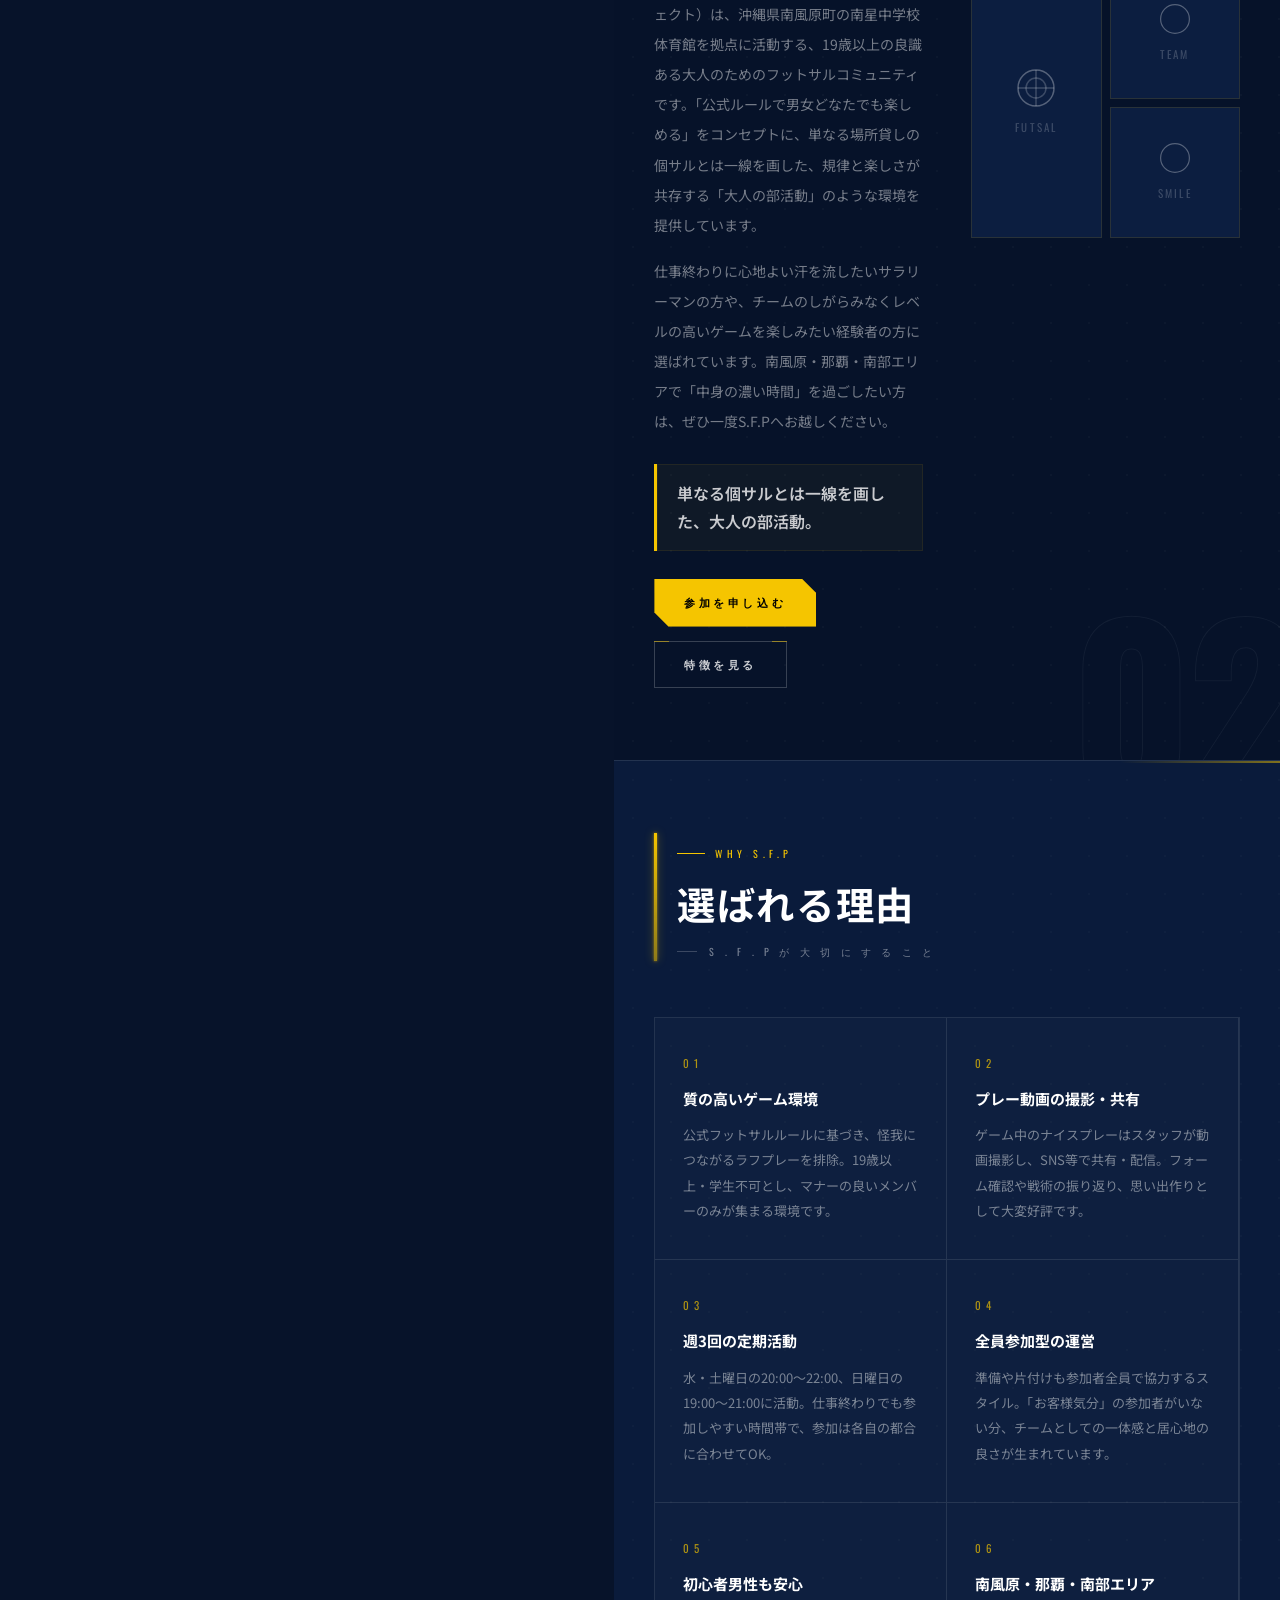
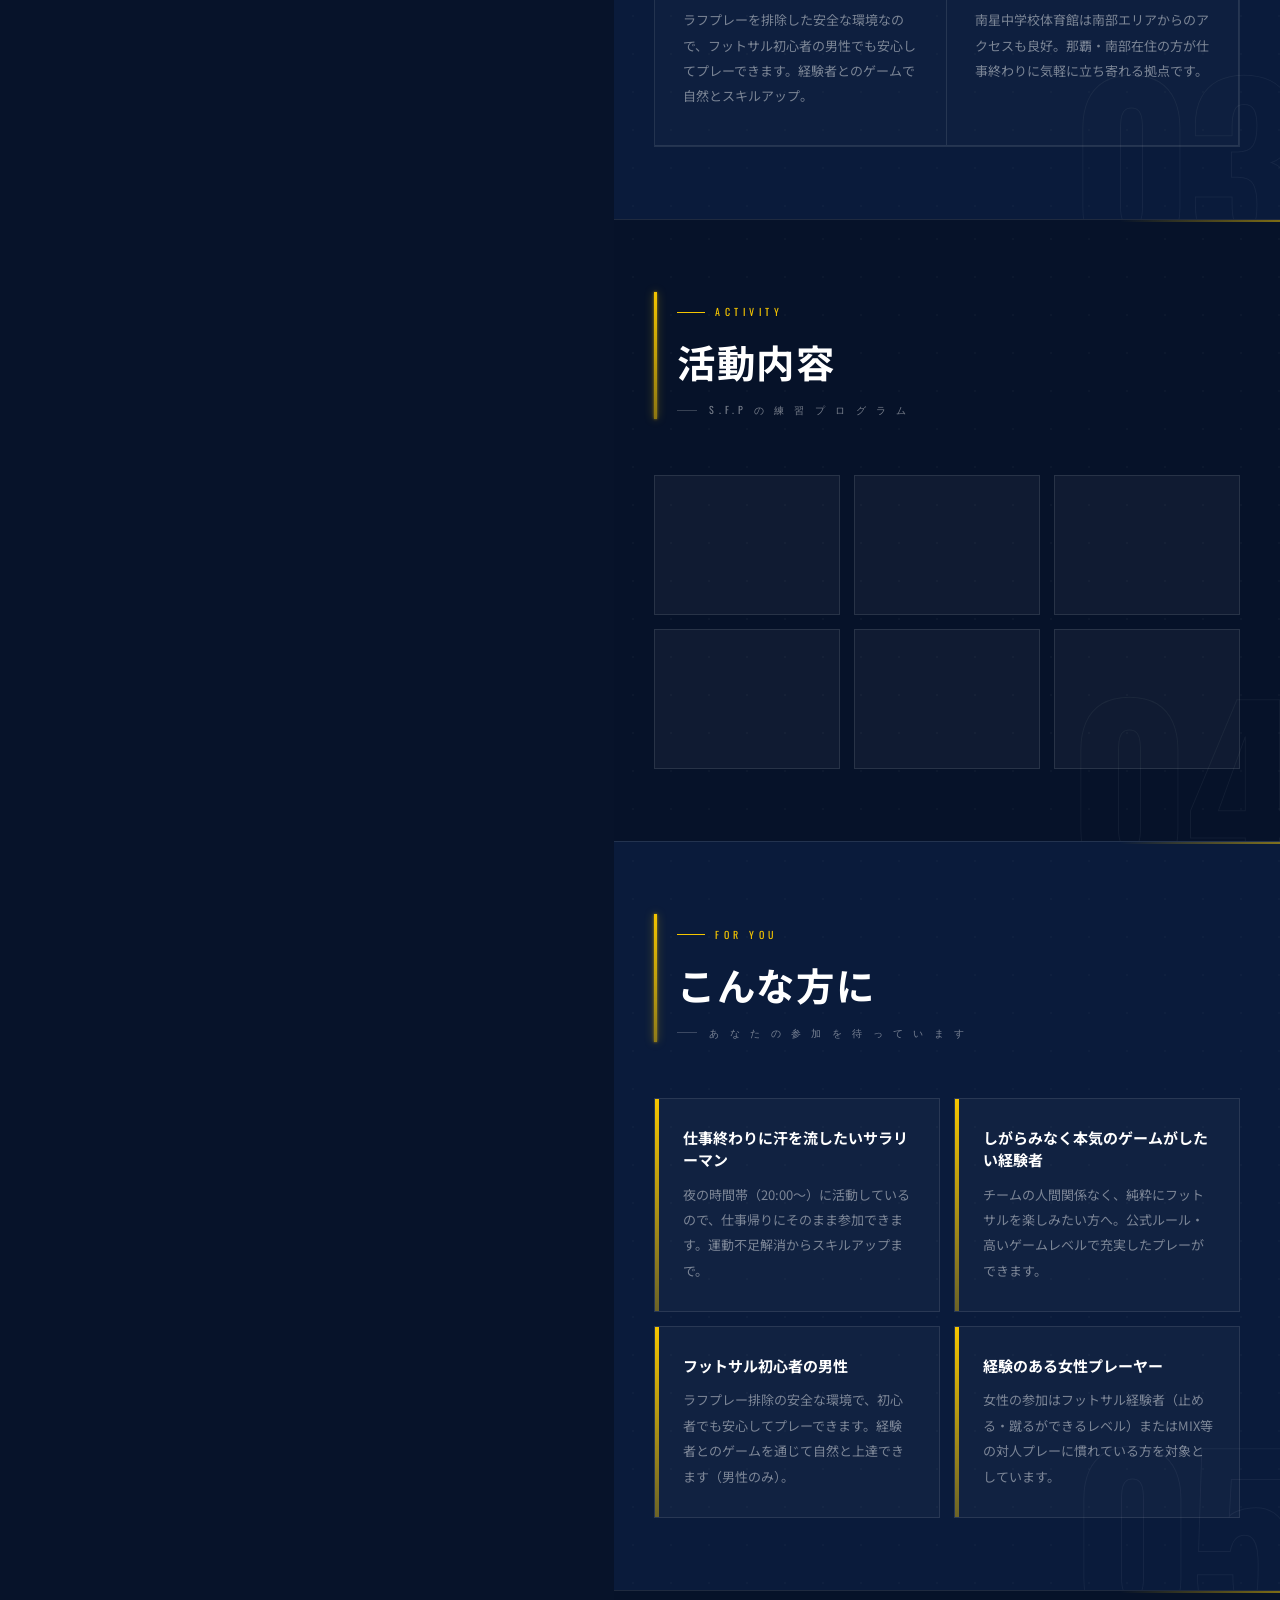
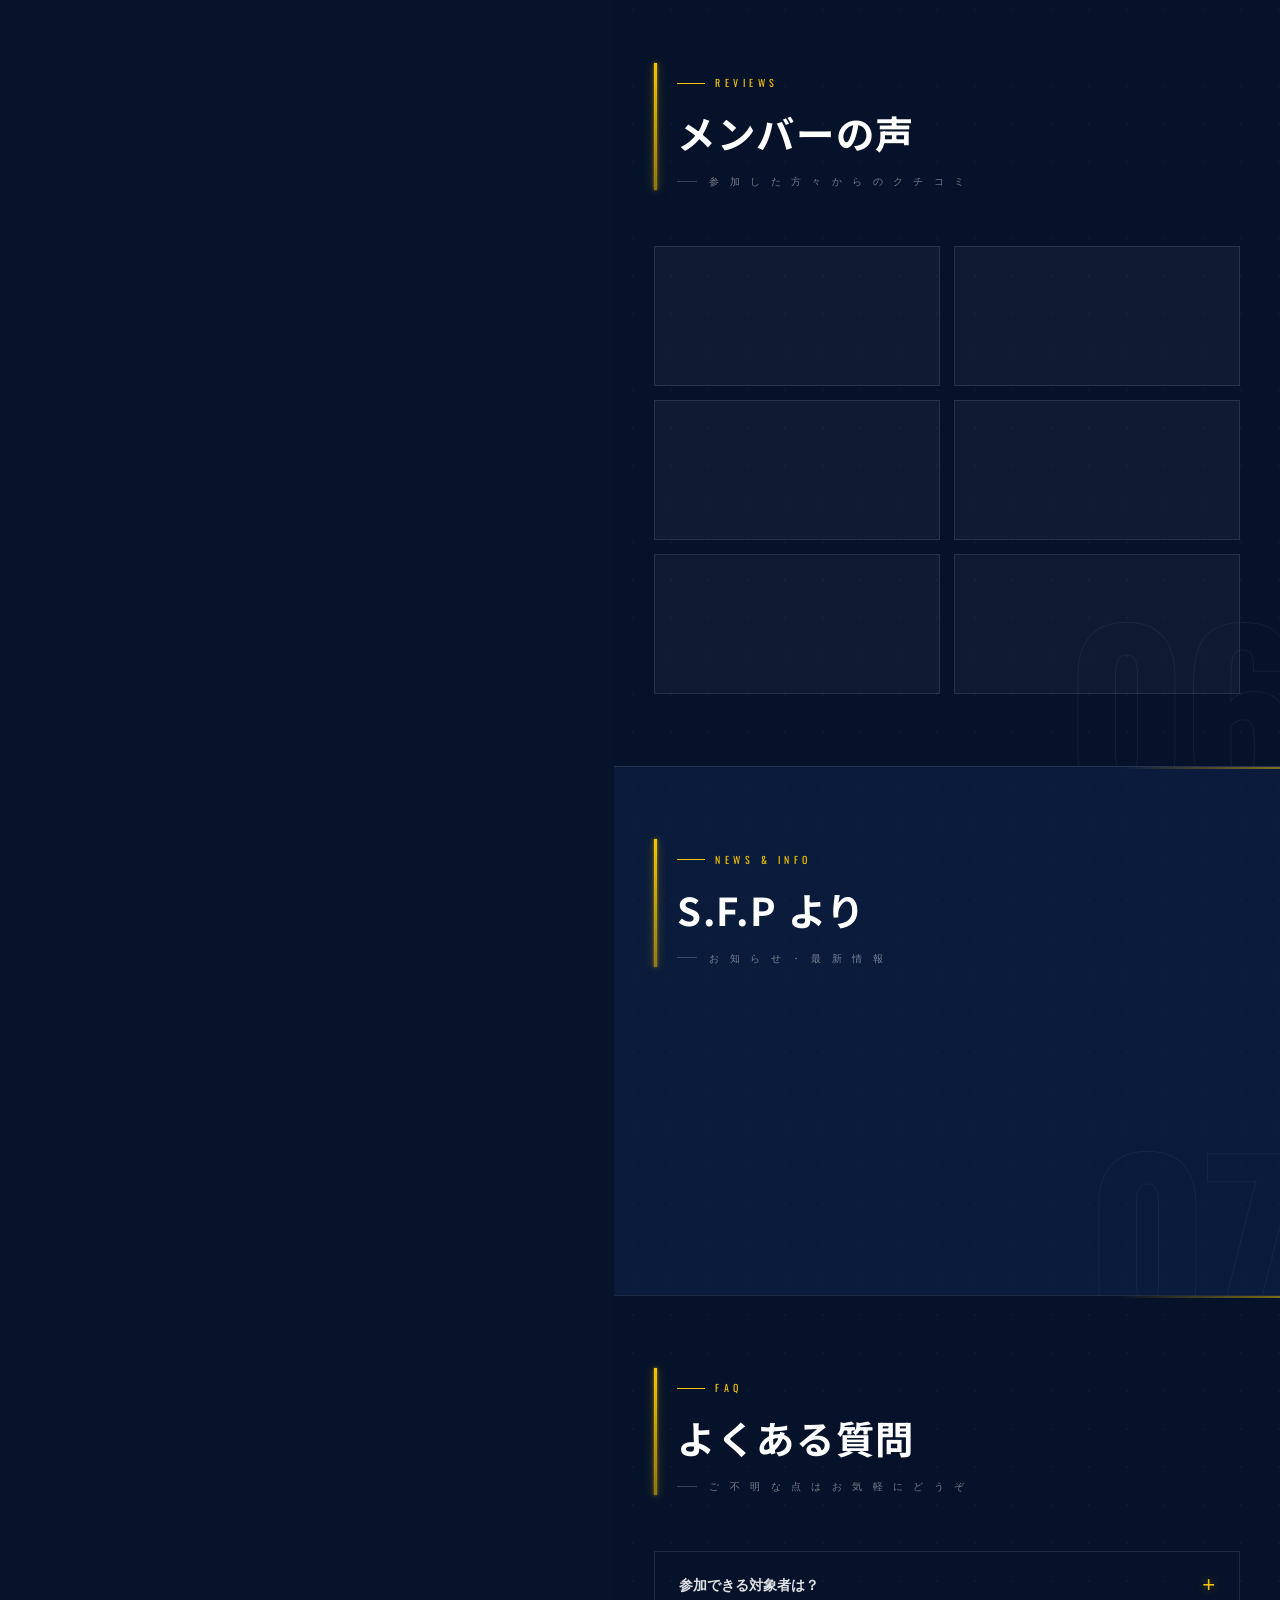
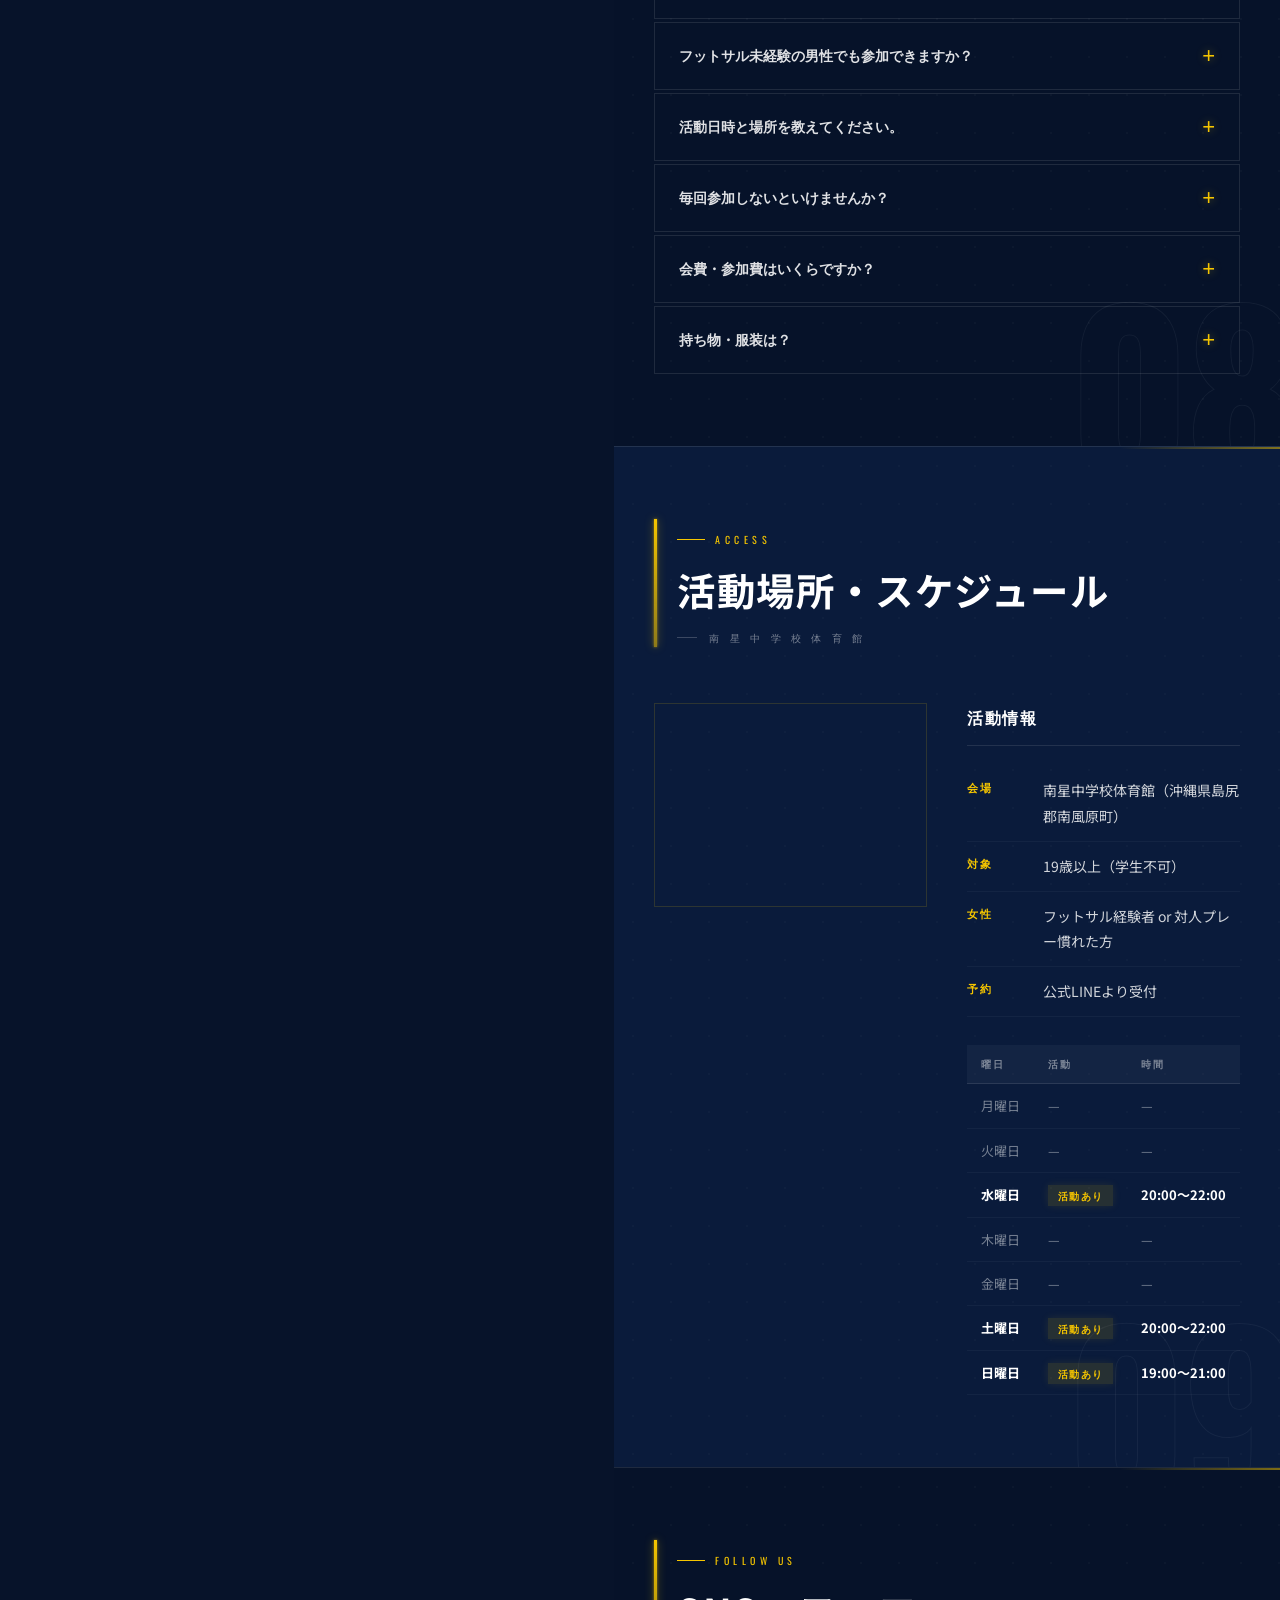
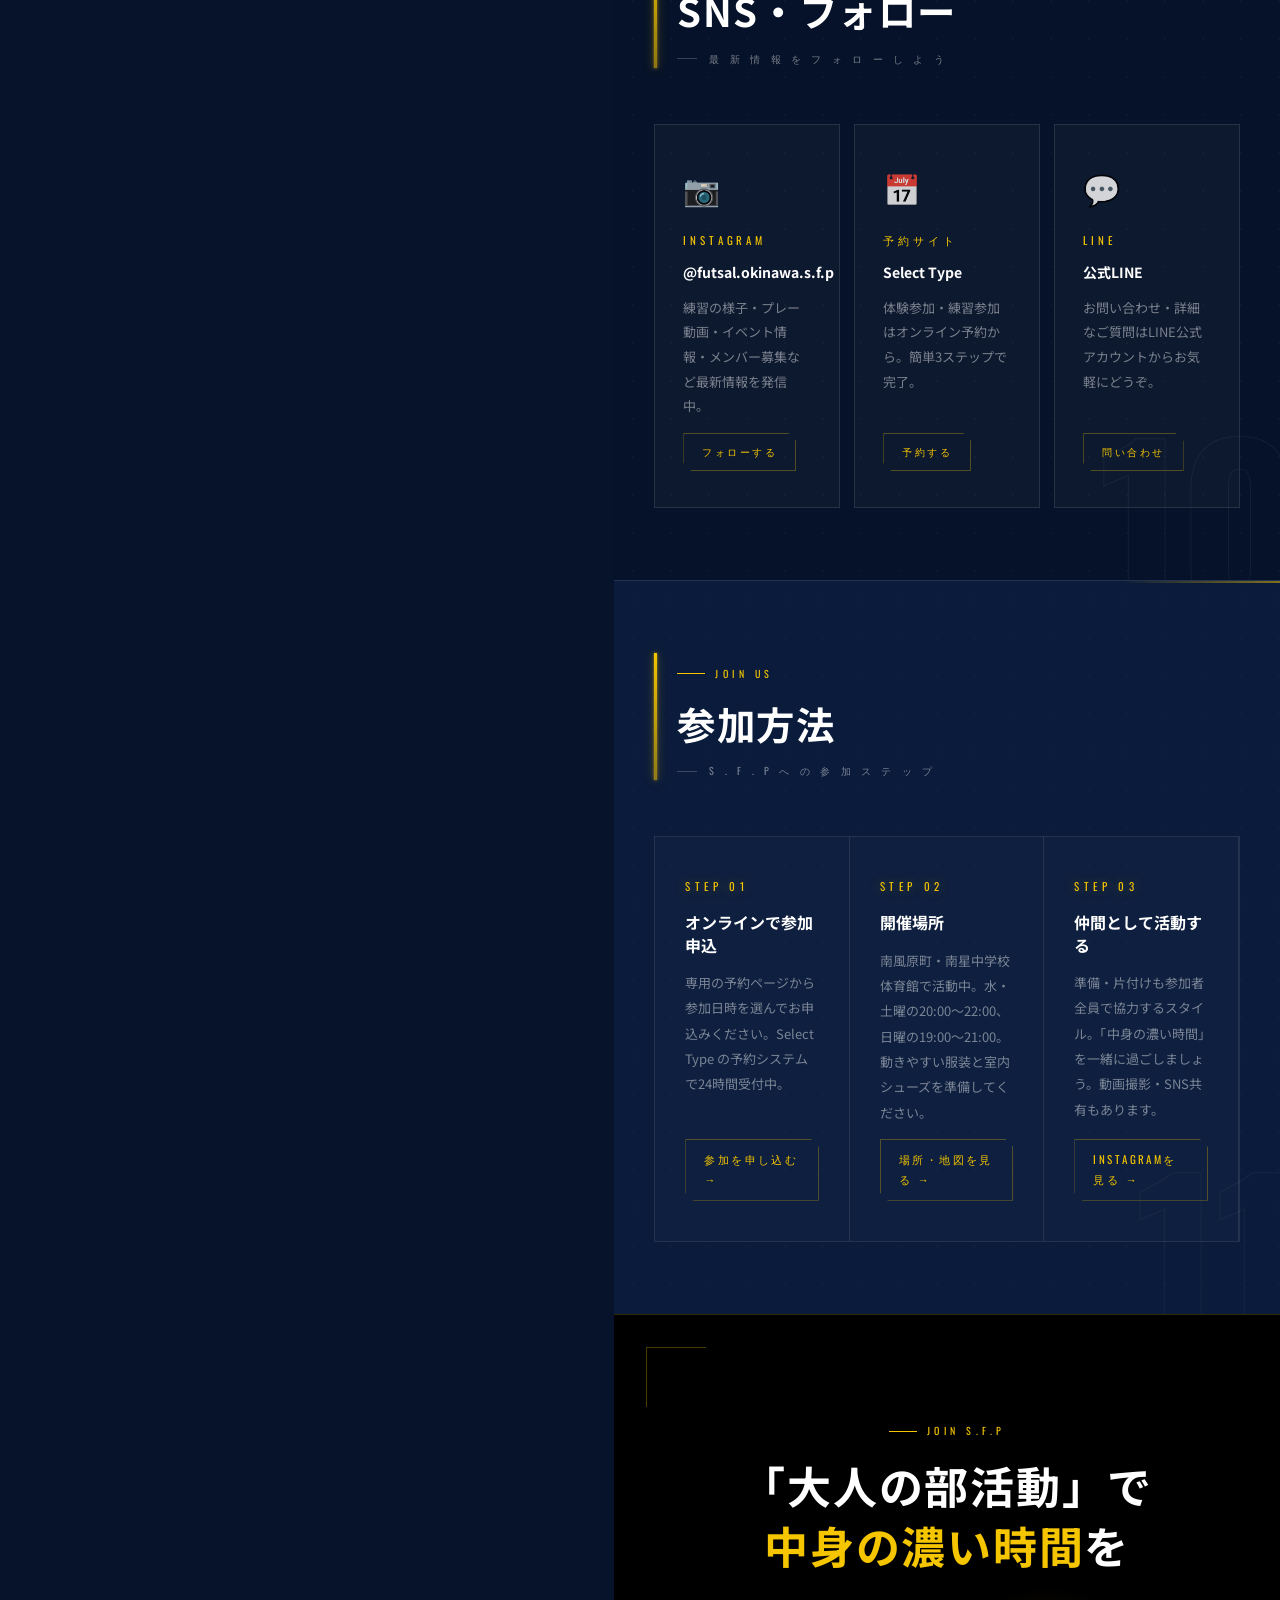
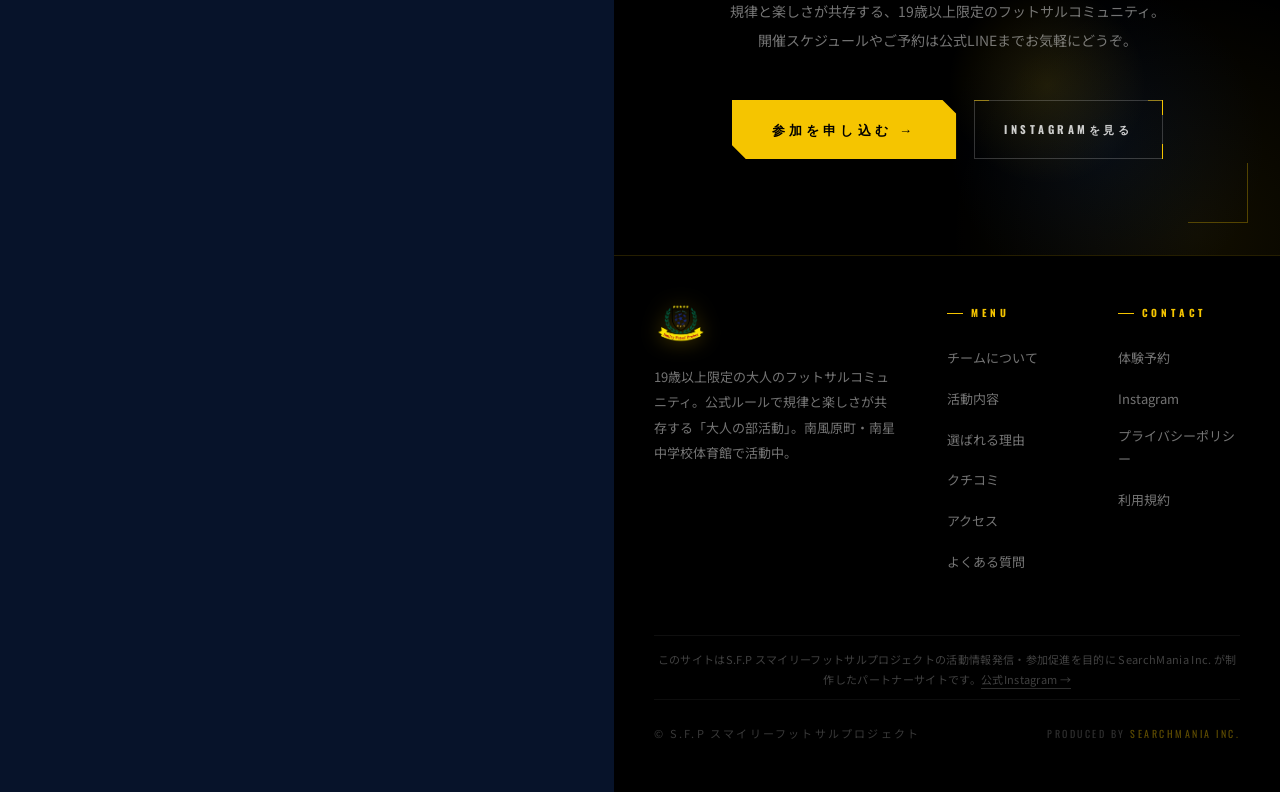
==== commit 54be568c: "chore: OGP PNG追加・og:image更新・Google Search Console認証" ====
--- a/index.html
+++ b/index.html
@@ -8,10 +8,11 @@
 <meta name="description" content="沖縄県南風原町・南星中学校体育館を拠点に活動するS.F.P（スマイリーフットサルプロジェクト）。19歳以上限定、公式ルールで規律と楽しさが共存する「大人の部活動」。水・土20:00〜22:00、日19:00〜21:00。">
 <meta http-equiv="content-language" content="ja">
 <link rel="canonical" href="https://sfp-okinawa.search-mania.net/">
+<meta name="google-site-verification" content="LZg90oxtbqi0v6An7Fc0uO3ufbqcmW4_Qp9mCI2u6wk" />
 <meta property="og:type" content="website">
 <meta property="og:title" content="S.F.P スマイリーフットサルプロジェクト | 沖縄県南風原町">
 <meta property="og:description" content="19歳以上限定の大人のフットサルコミュニティ。公式ルールで質の高いゲーム環境を提供。南風原町・南星中学校体育館。水・土20:00〜22:00、日19:00〜21:00。">
-<meta property="og:image" content="https://sfp-okinawa.search-mania.net/ogp.svg">
+<meta property="og:image" content="https://sfp-okinawa.search-mania.net/ogp.png">
 <meta property="og:url" content="https://sfp-okinawa.search-mania.net/">
 <meta property="og:site_name" content="S.F.P スマイリーフットサルプロジェクト">
 <meta property="og:locale" content="ja_JP">
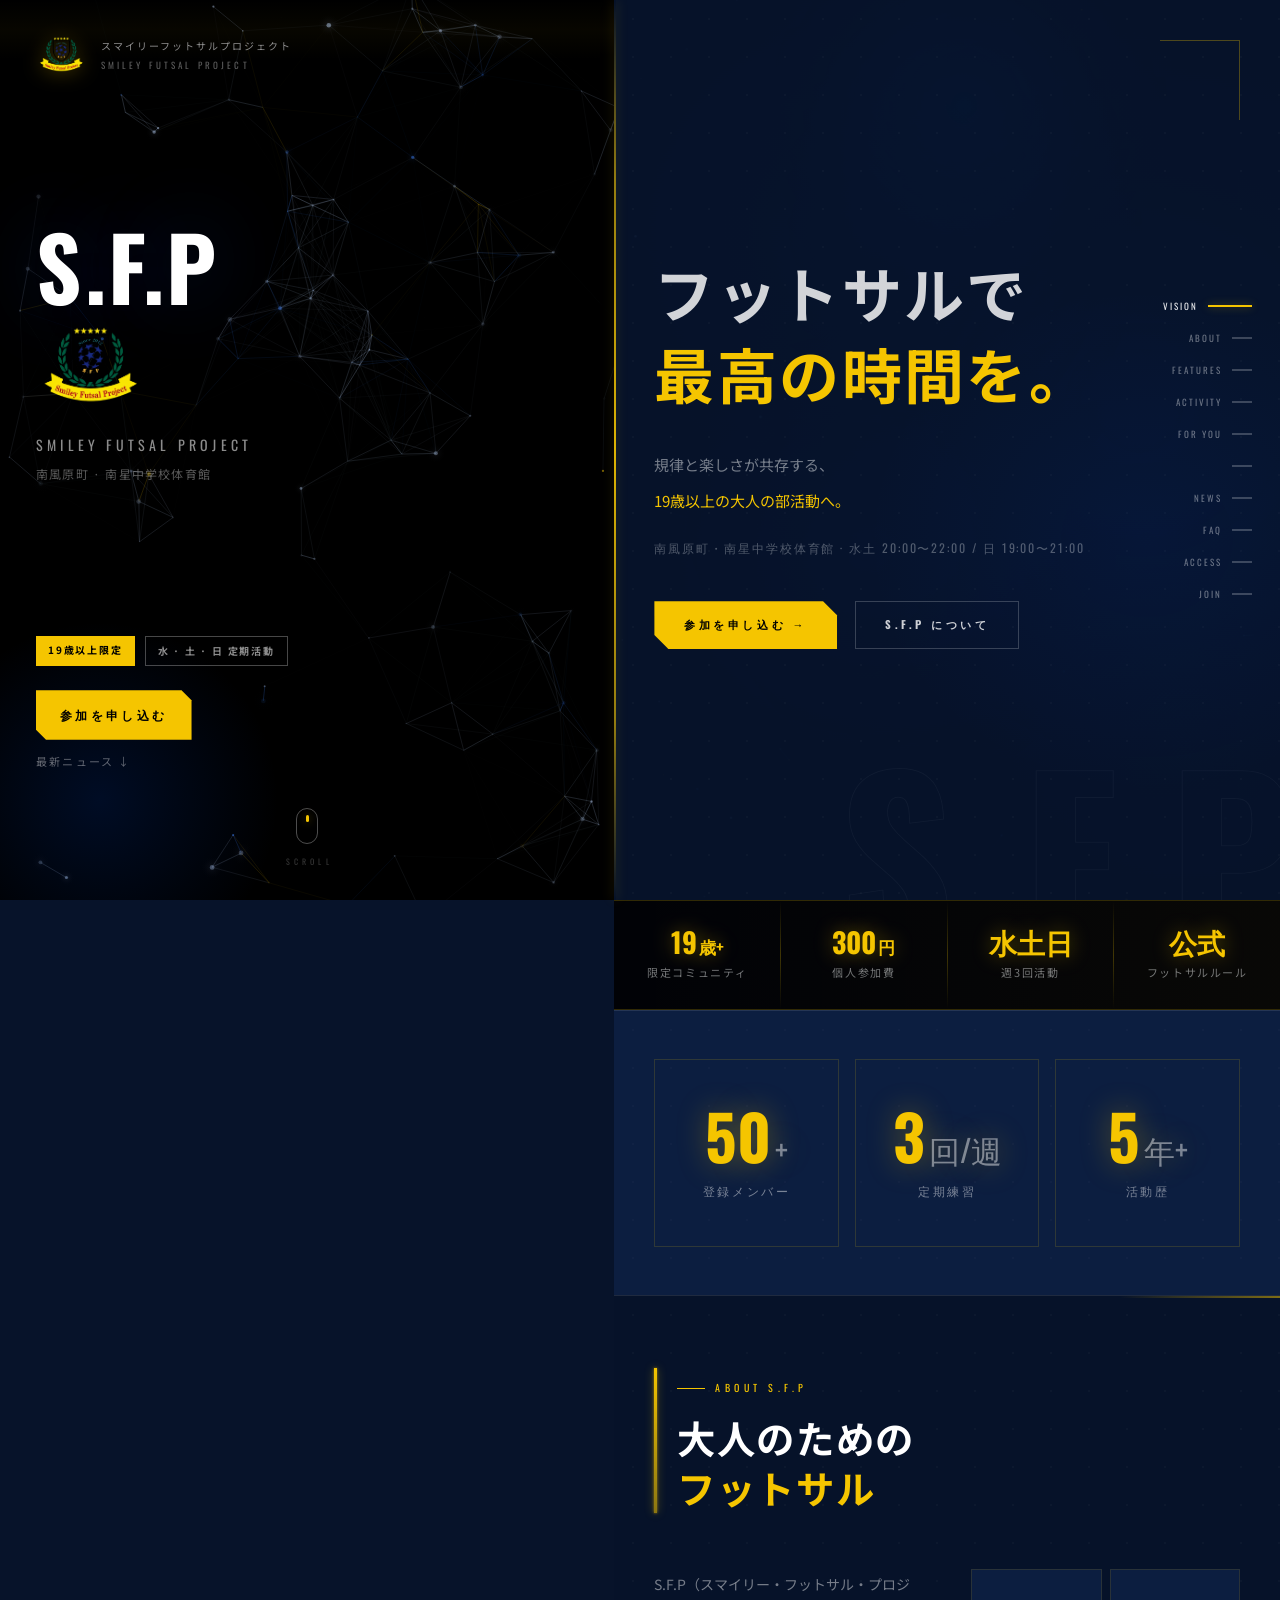
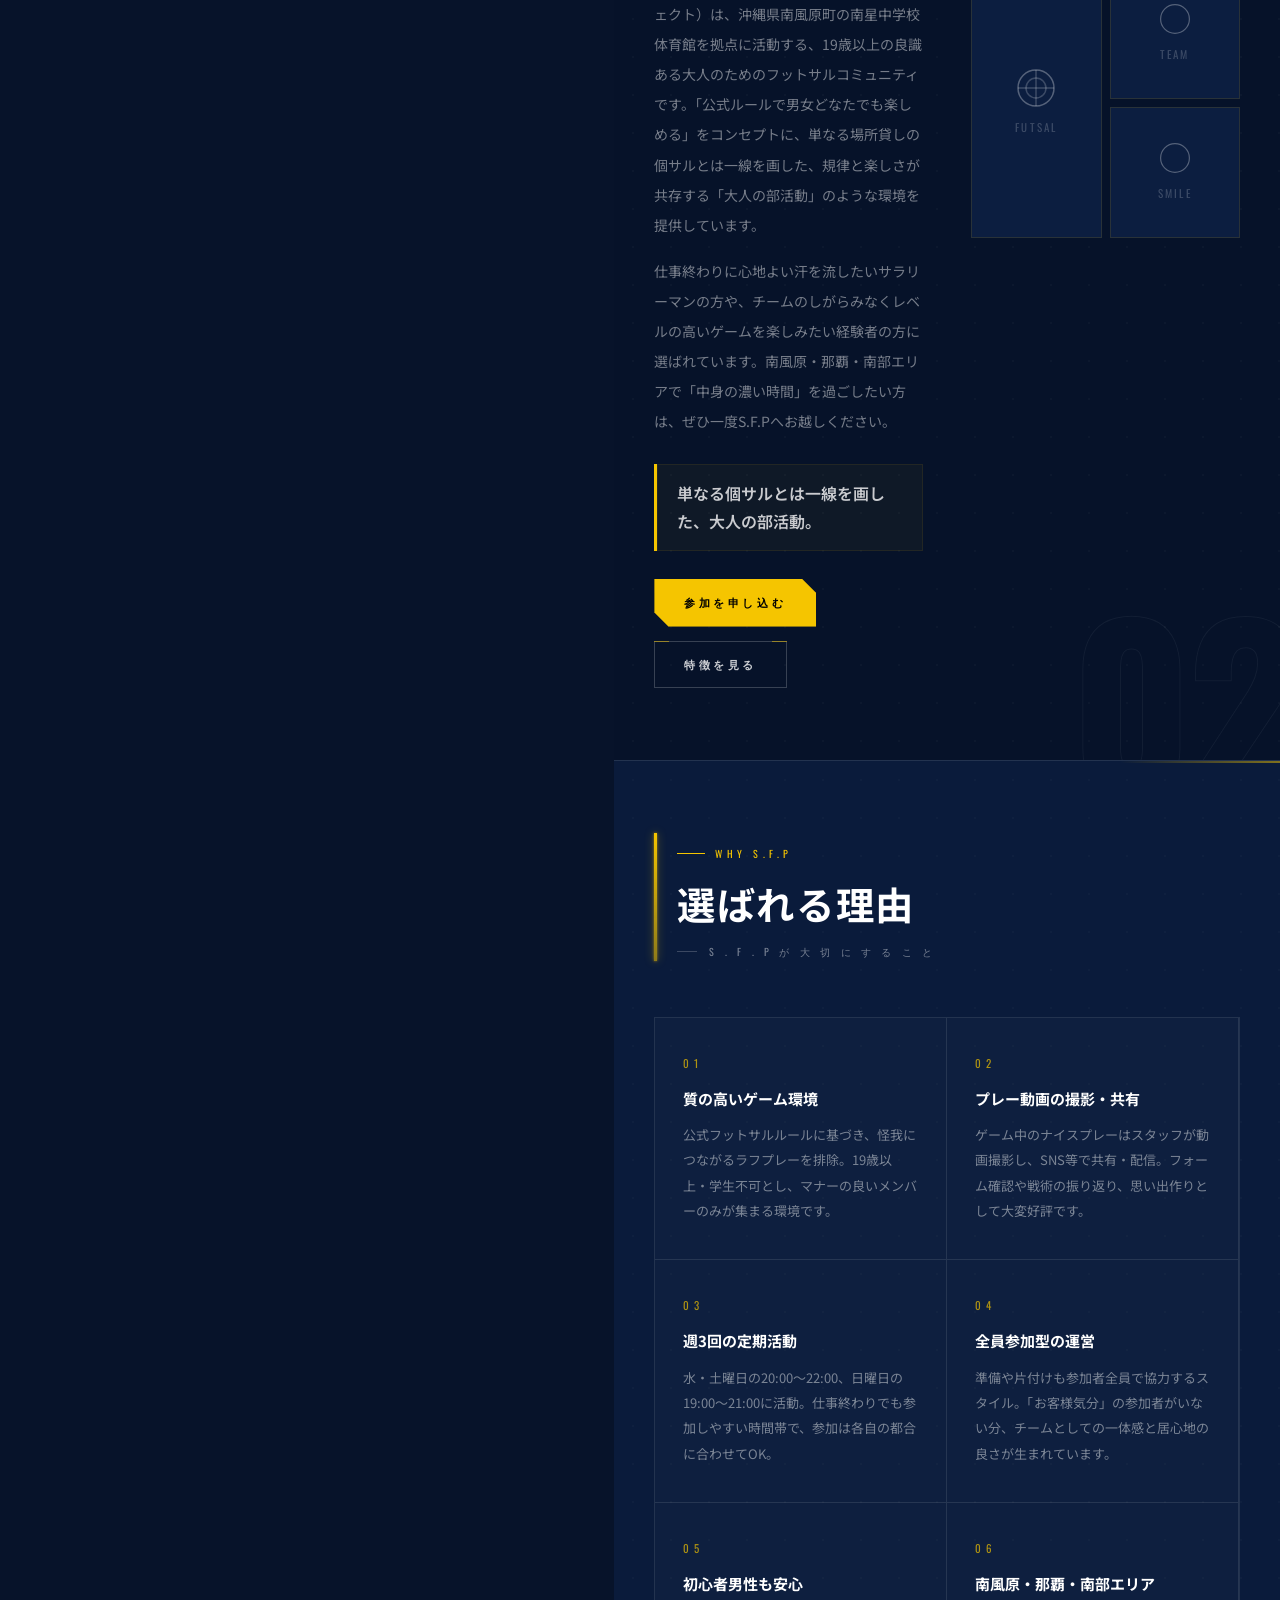
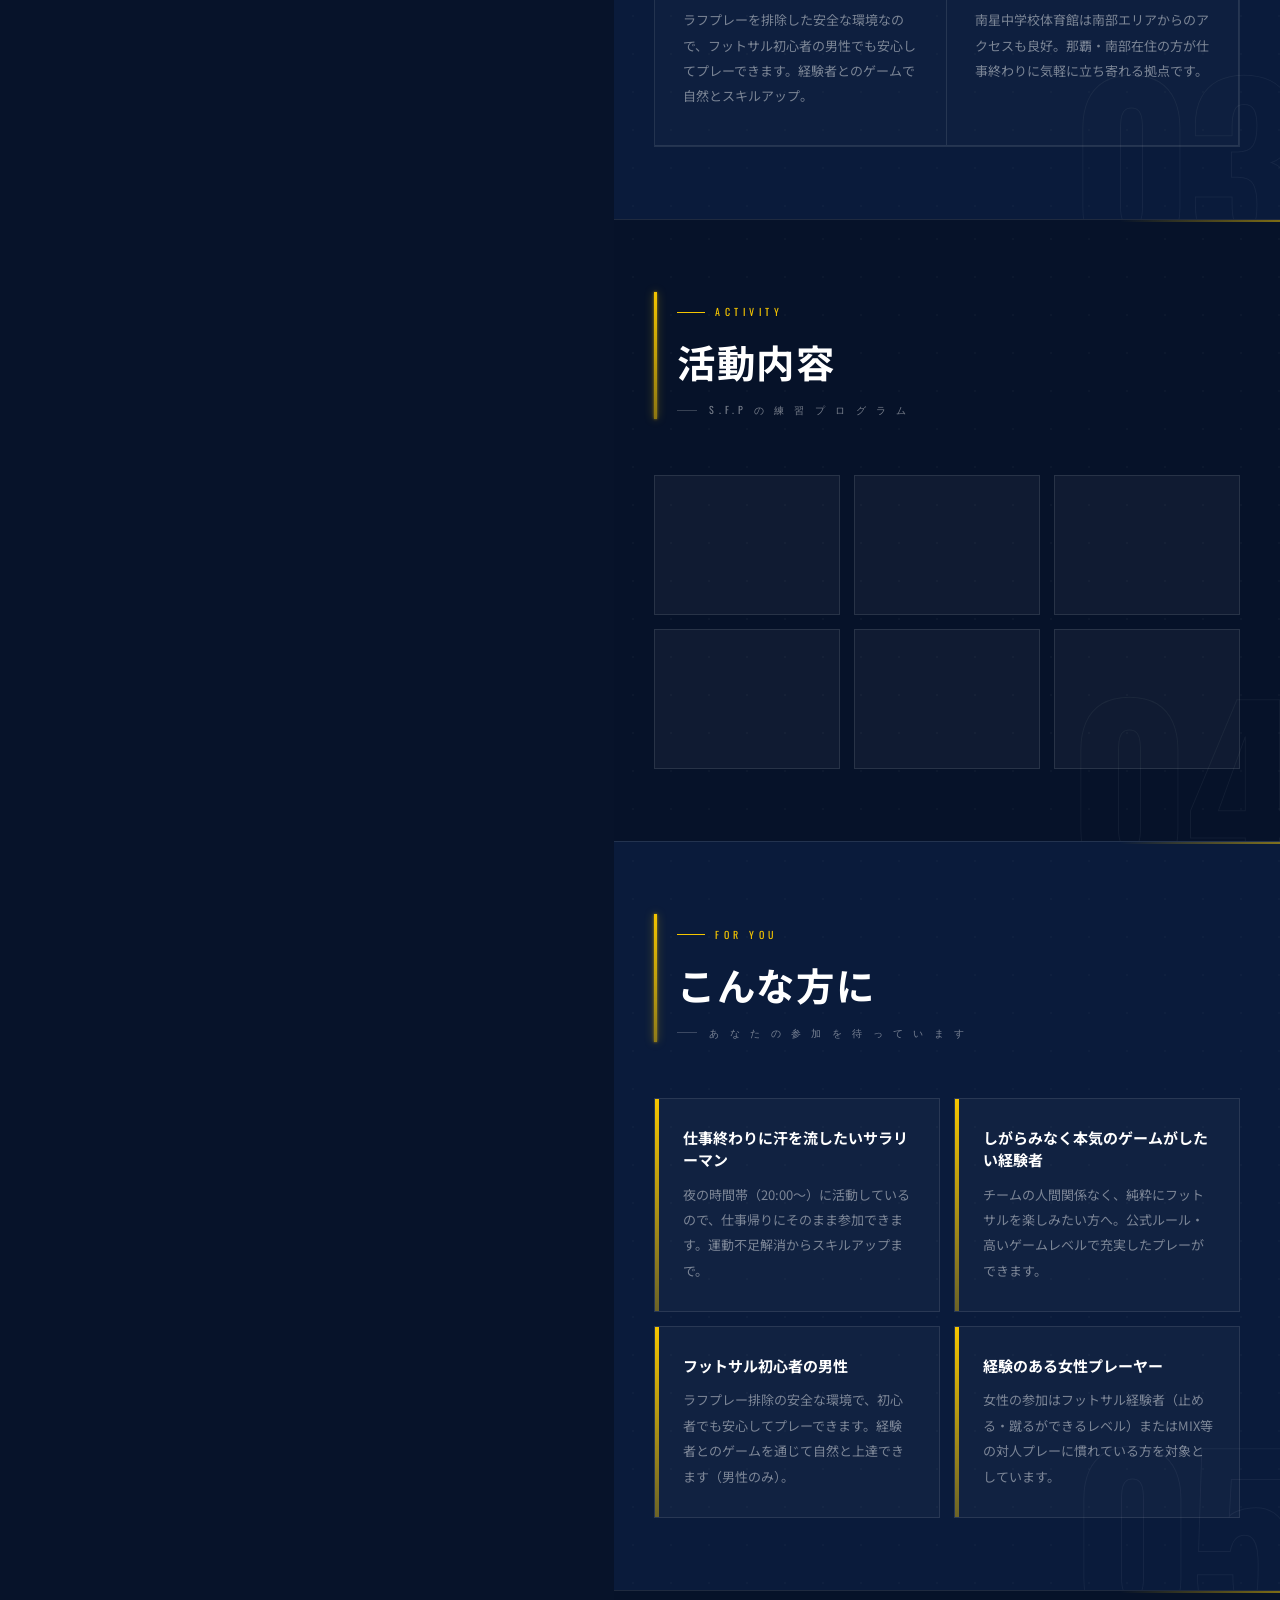
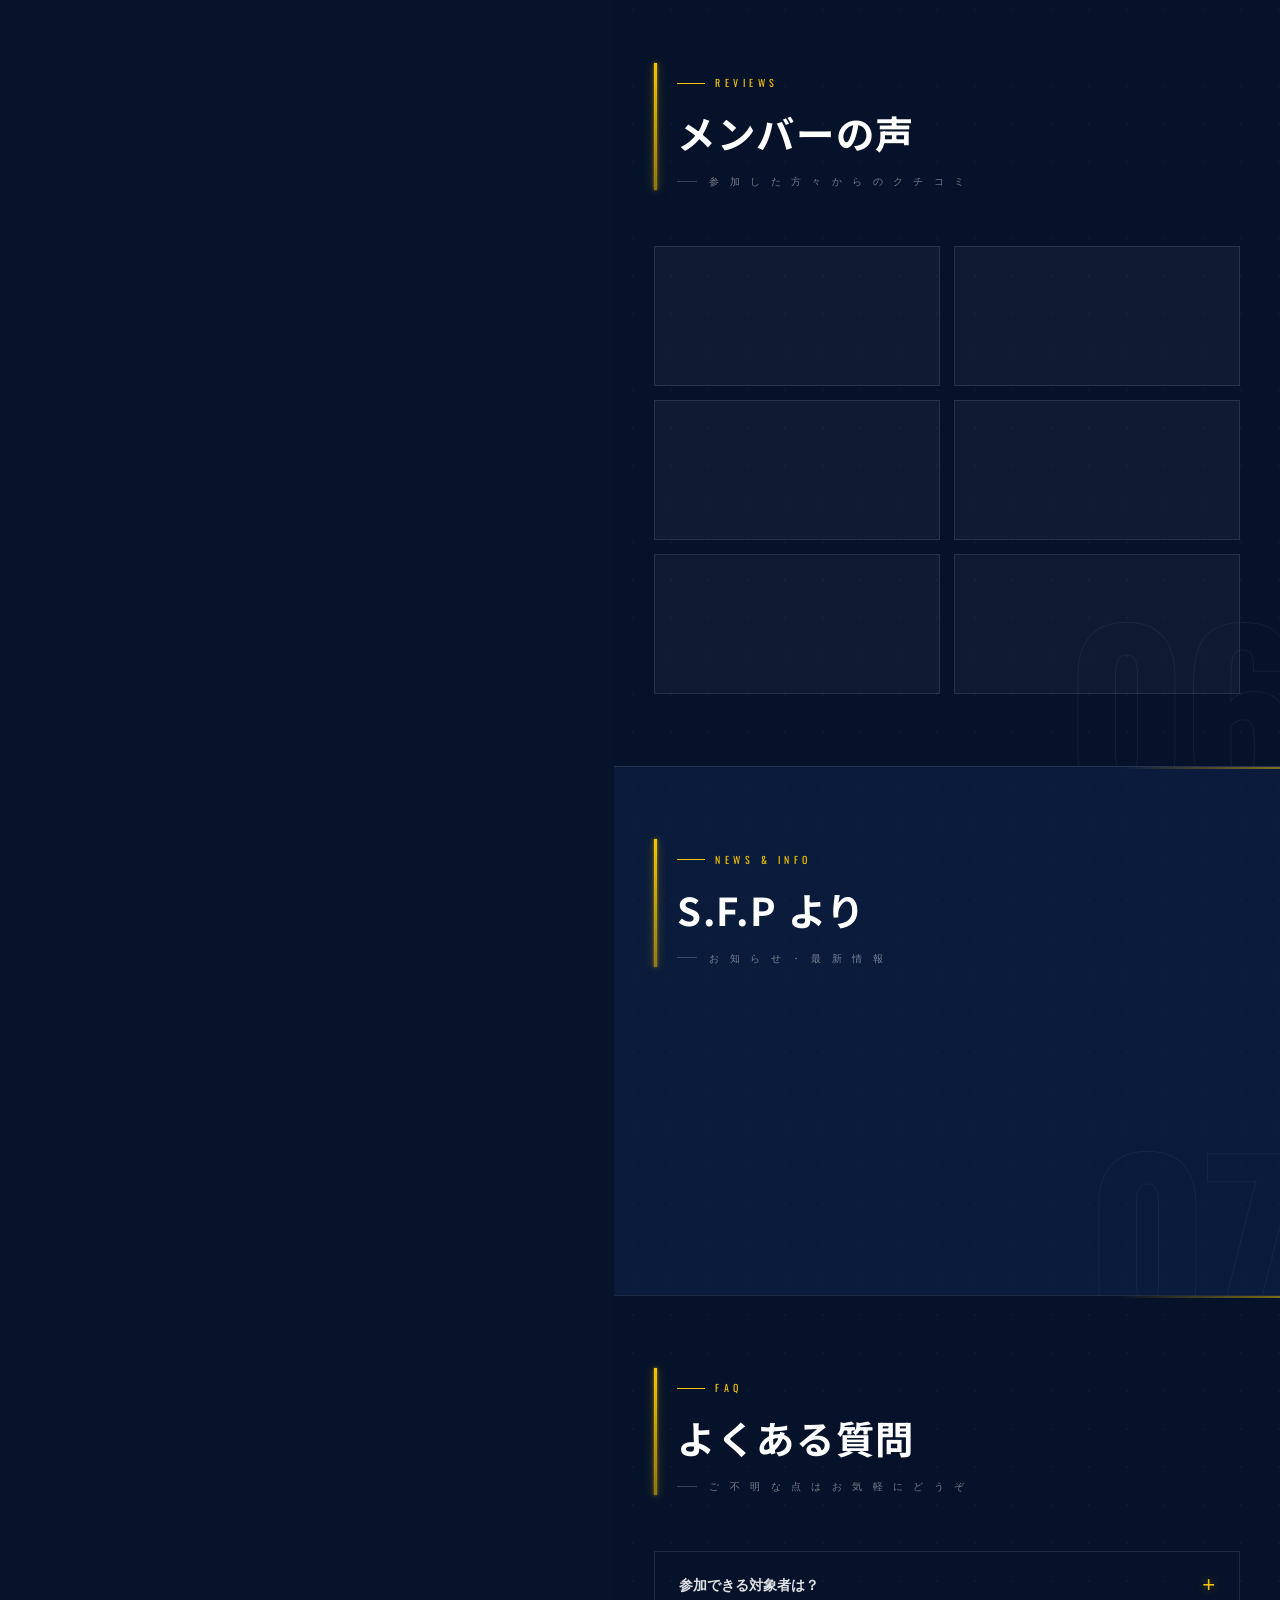
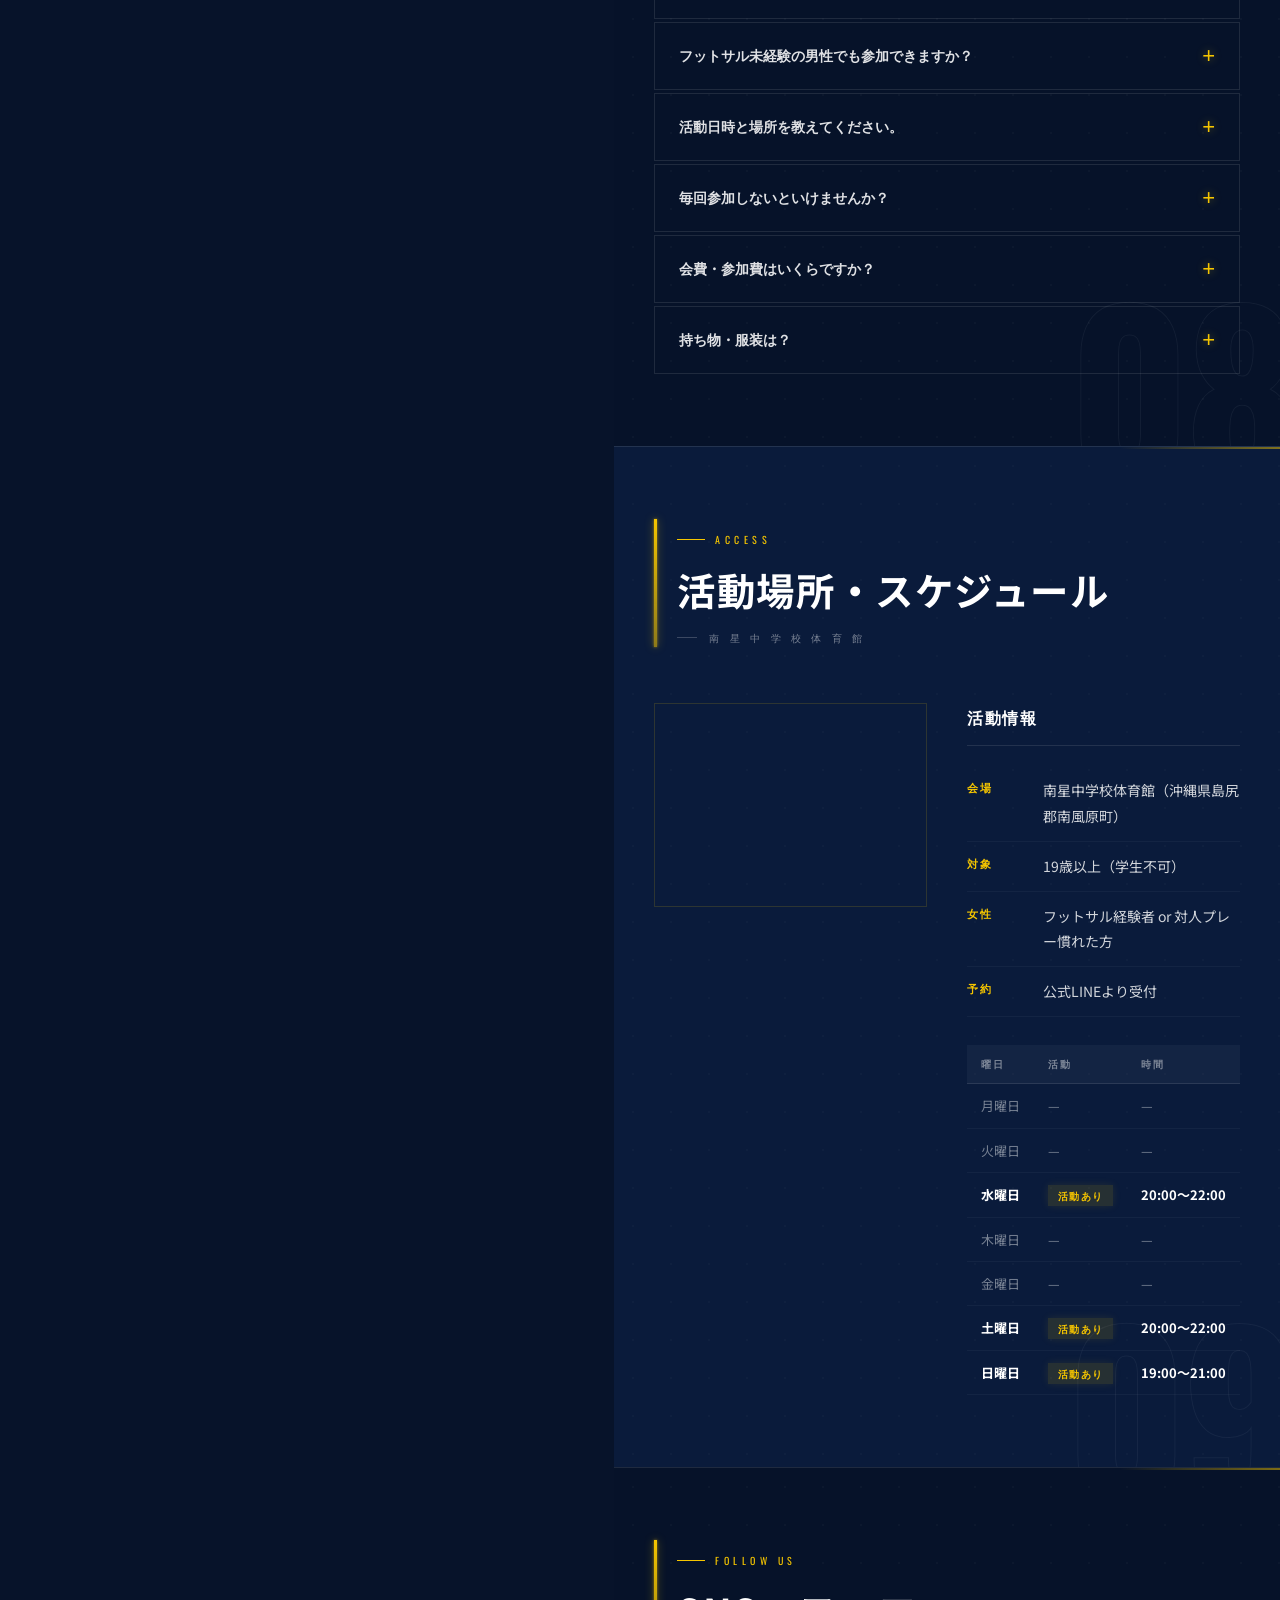
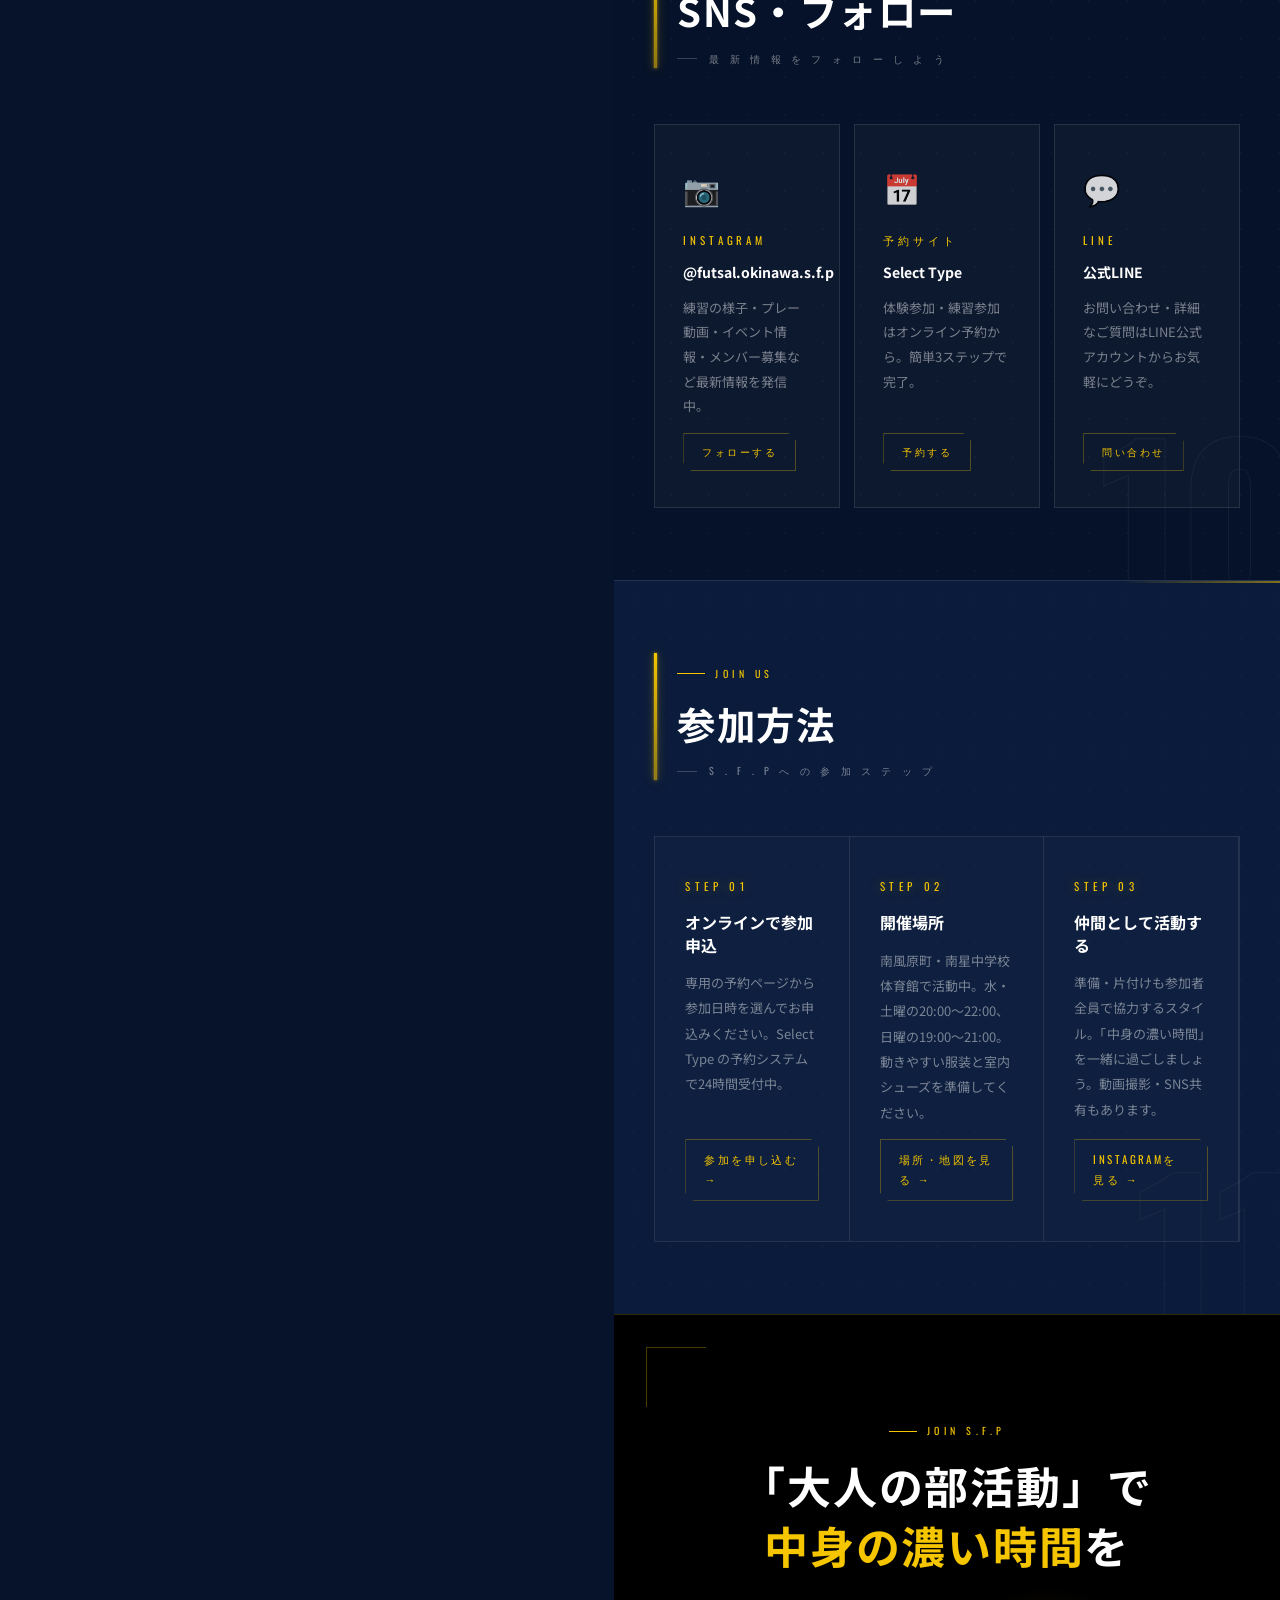
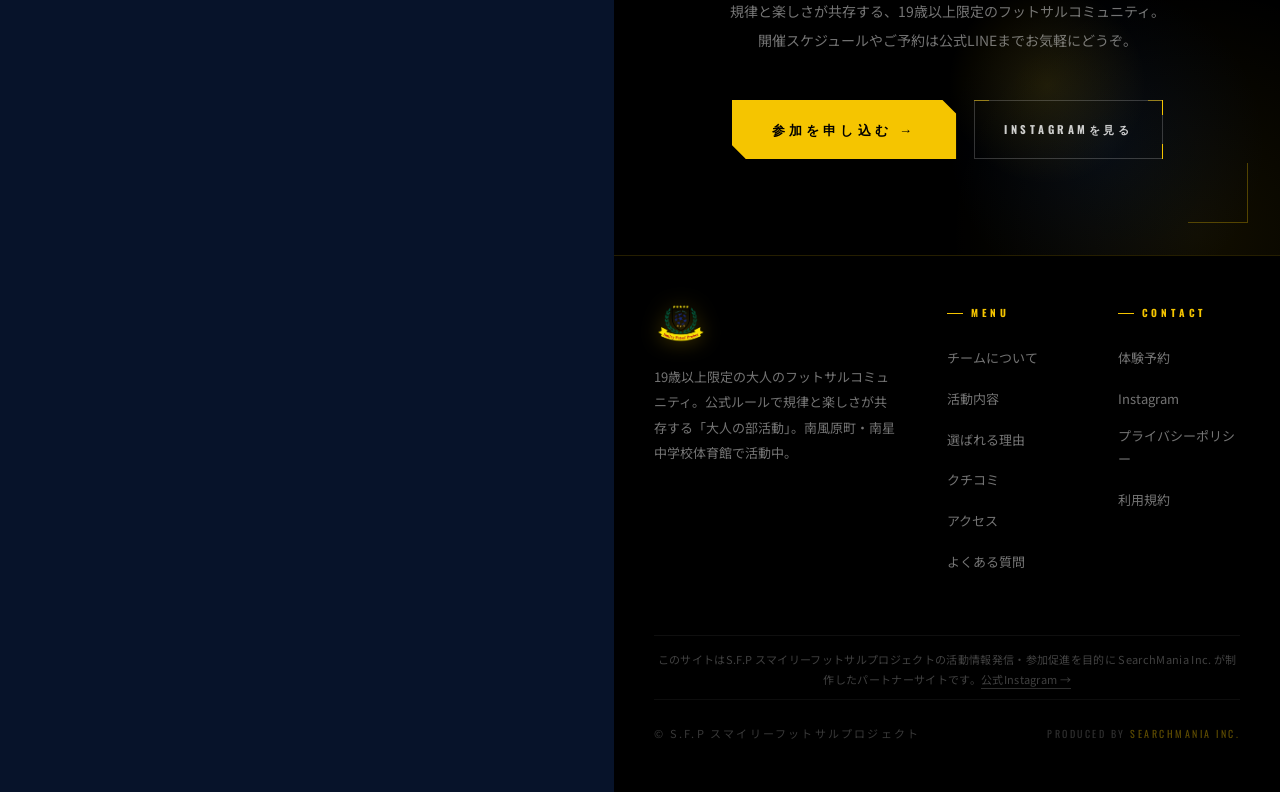
==== commit 609e987c: "fix: Google Maps埋め込みURL修正（pb→座標直指定）" ====
--- a/index.html
+++ b/index.html
@@ -255,7 +255,7 @@
     </div>
     <div class="access-inner reveal">
       <div class="access-map" id="accessMap">
-        <iframe src="https://www.google.com/maps/embed?pb=!1m18!1m12!1m3!1d3580.339308941905!2d127.72036987487014!3d26.185638390958875!2m3!1f0!2f0!3f0!3m2!1i1024!2i768!4f13.1!3m3!1m2!1s0x34e56f11f71a3809%3A0xa7ecef0bcb23809a!2zUy5GLlDvvIjjgrnjg57jgqTjg6rjg7zjg7vjg5Xjg4Pjg4jjgrXjg6vjg7vjg5fjg63jgrjjgqfjgq_jg4jvvIk!5e0!3m2!1sja!2sus!4v1781809919690!5m2!1sja!2sus" width="600" height="450" style="border:0;" allowfullscreen loading="lazy" referrerpolicy="no-referrer-when-downgrade" title="S.F.P スマイリーフットサルプロジェクト"></iframe>
+        <iframe src="https://maps.google.com/maps?q=26.185638,127.720369&hl=ja&z=16&output=embed" width="100%" height="450" style="border:0;" allowfullscreen loading="lazy" referrerpolicy="no-referrer-when-downgrade" title="S.F.P スマイリーフットサルプロジェクト 南星中学校体育館"></iframe>
       </div>
       <div class="access-info">
         <h3>活動情報</h3>
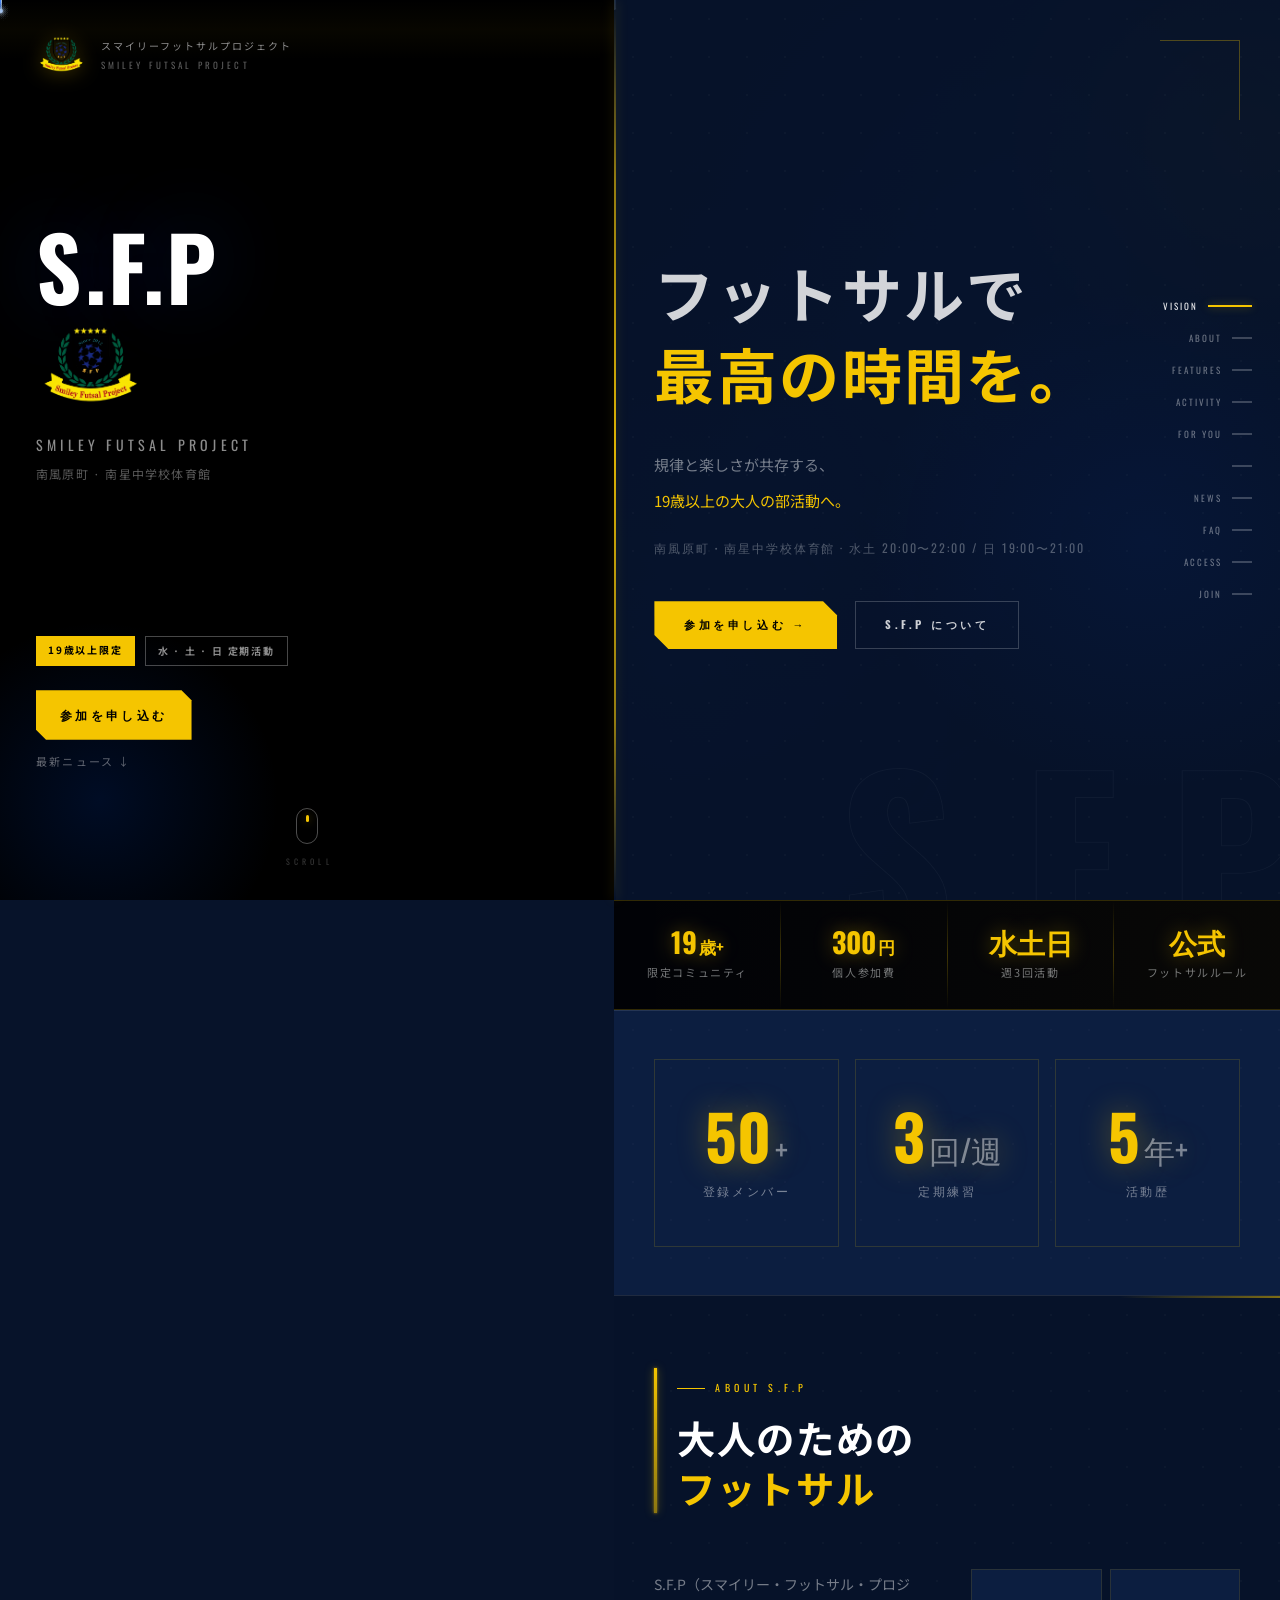
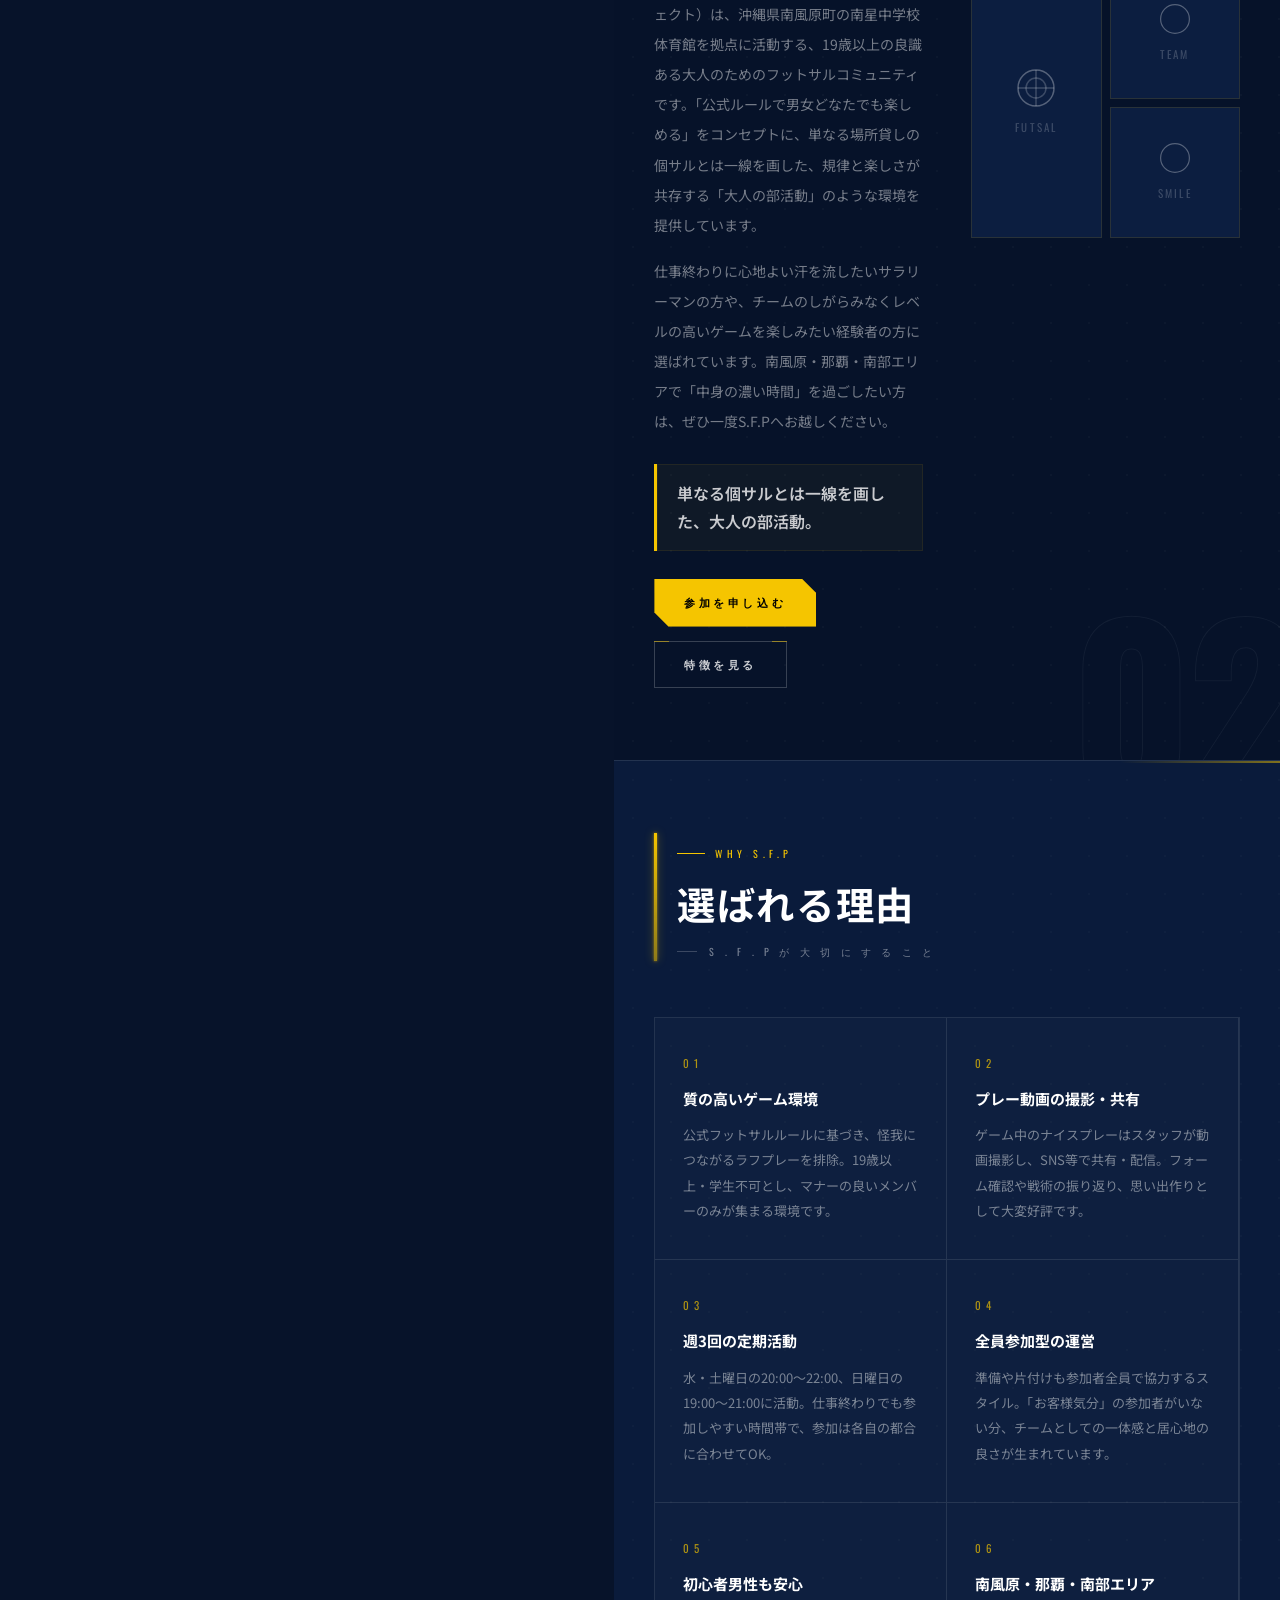
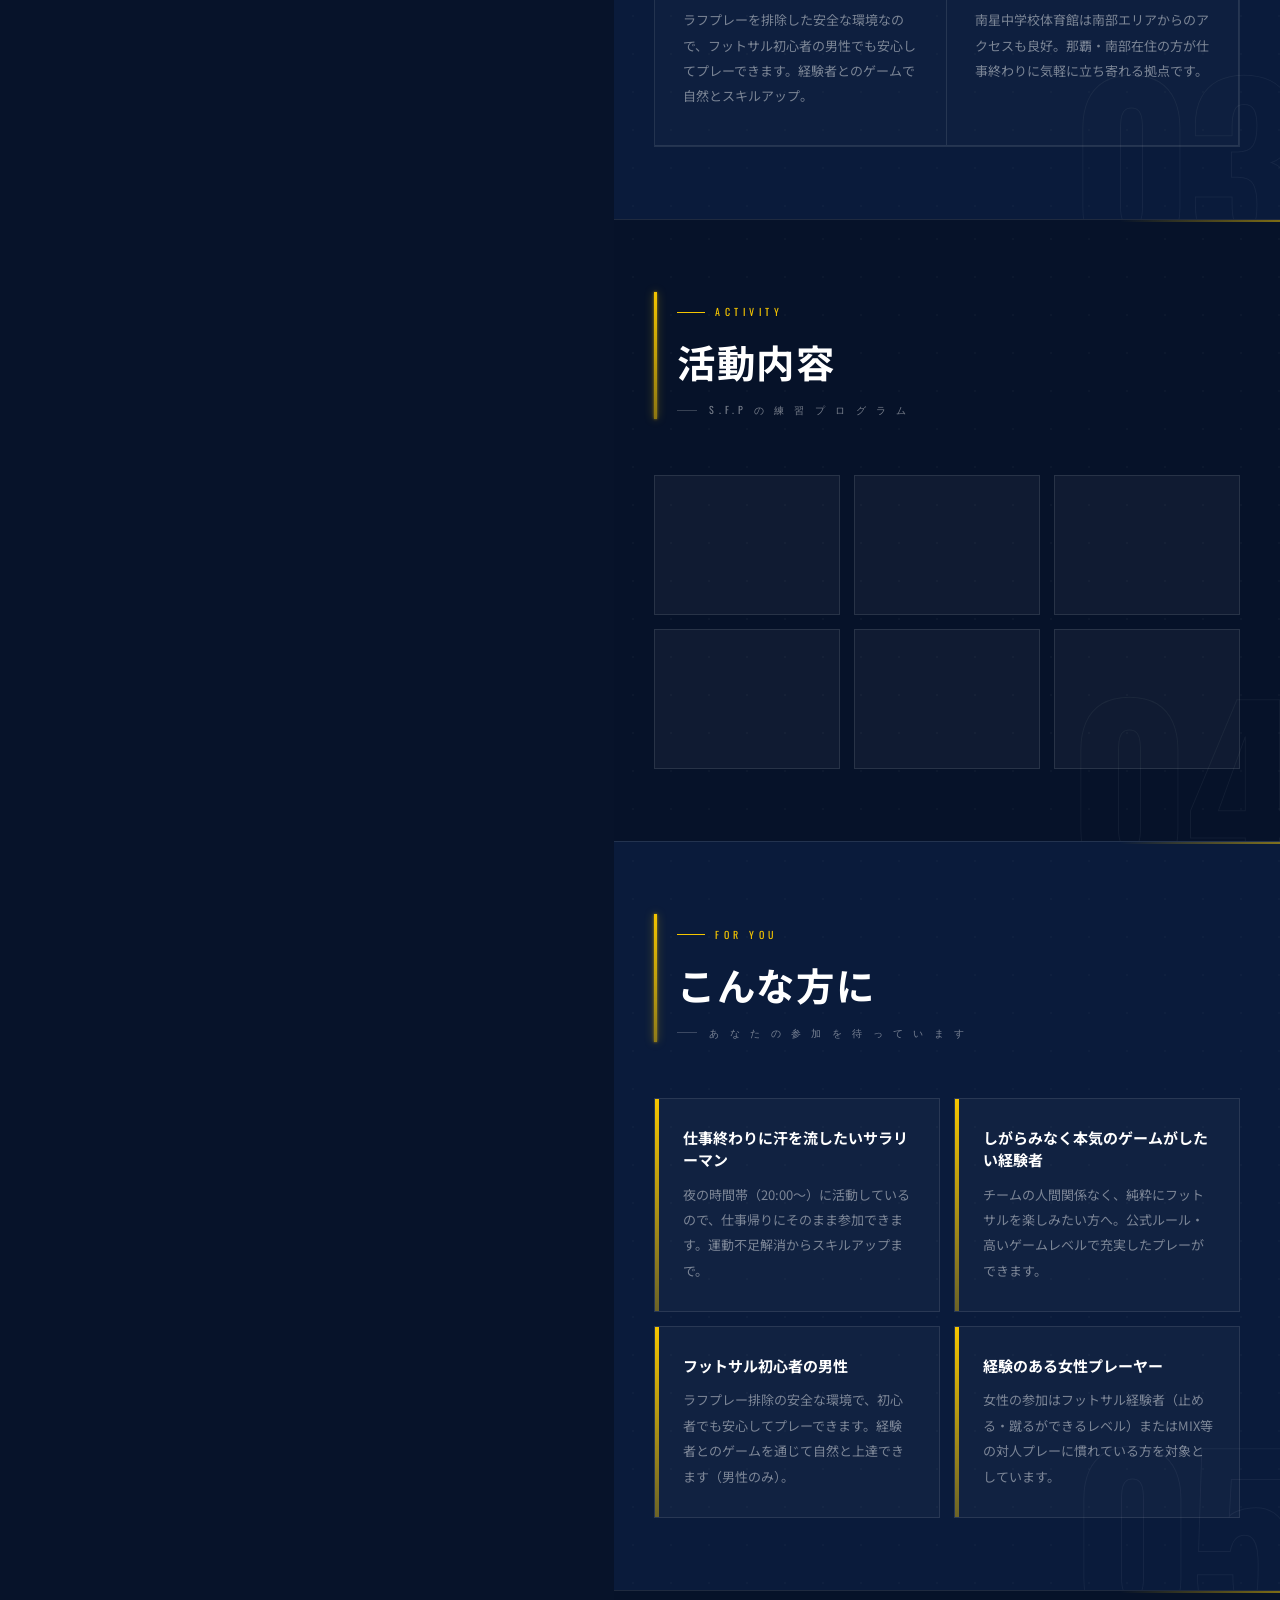
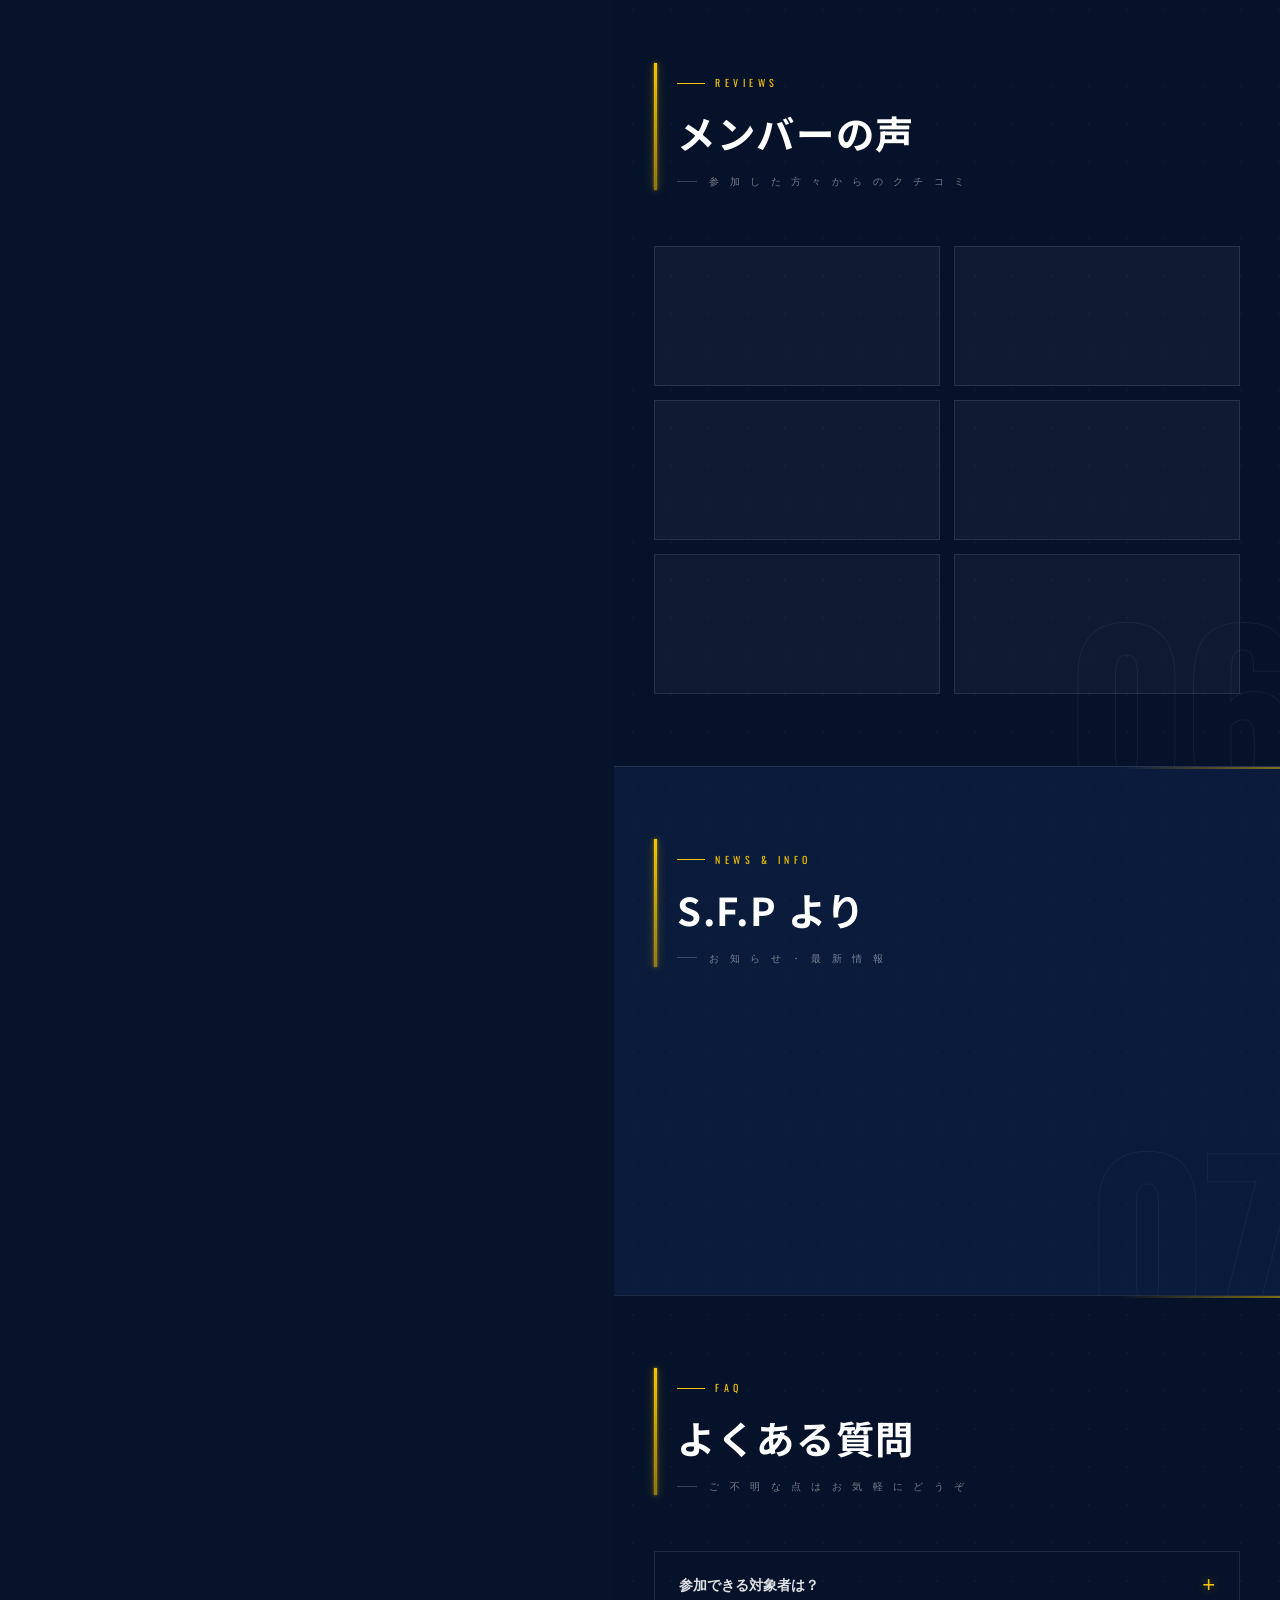
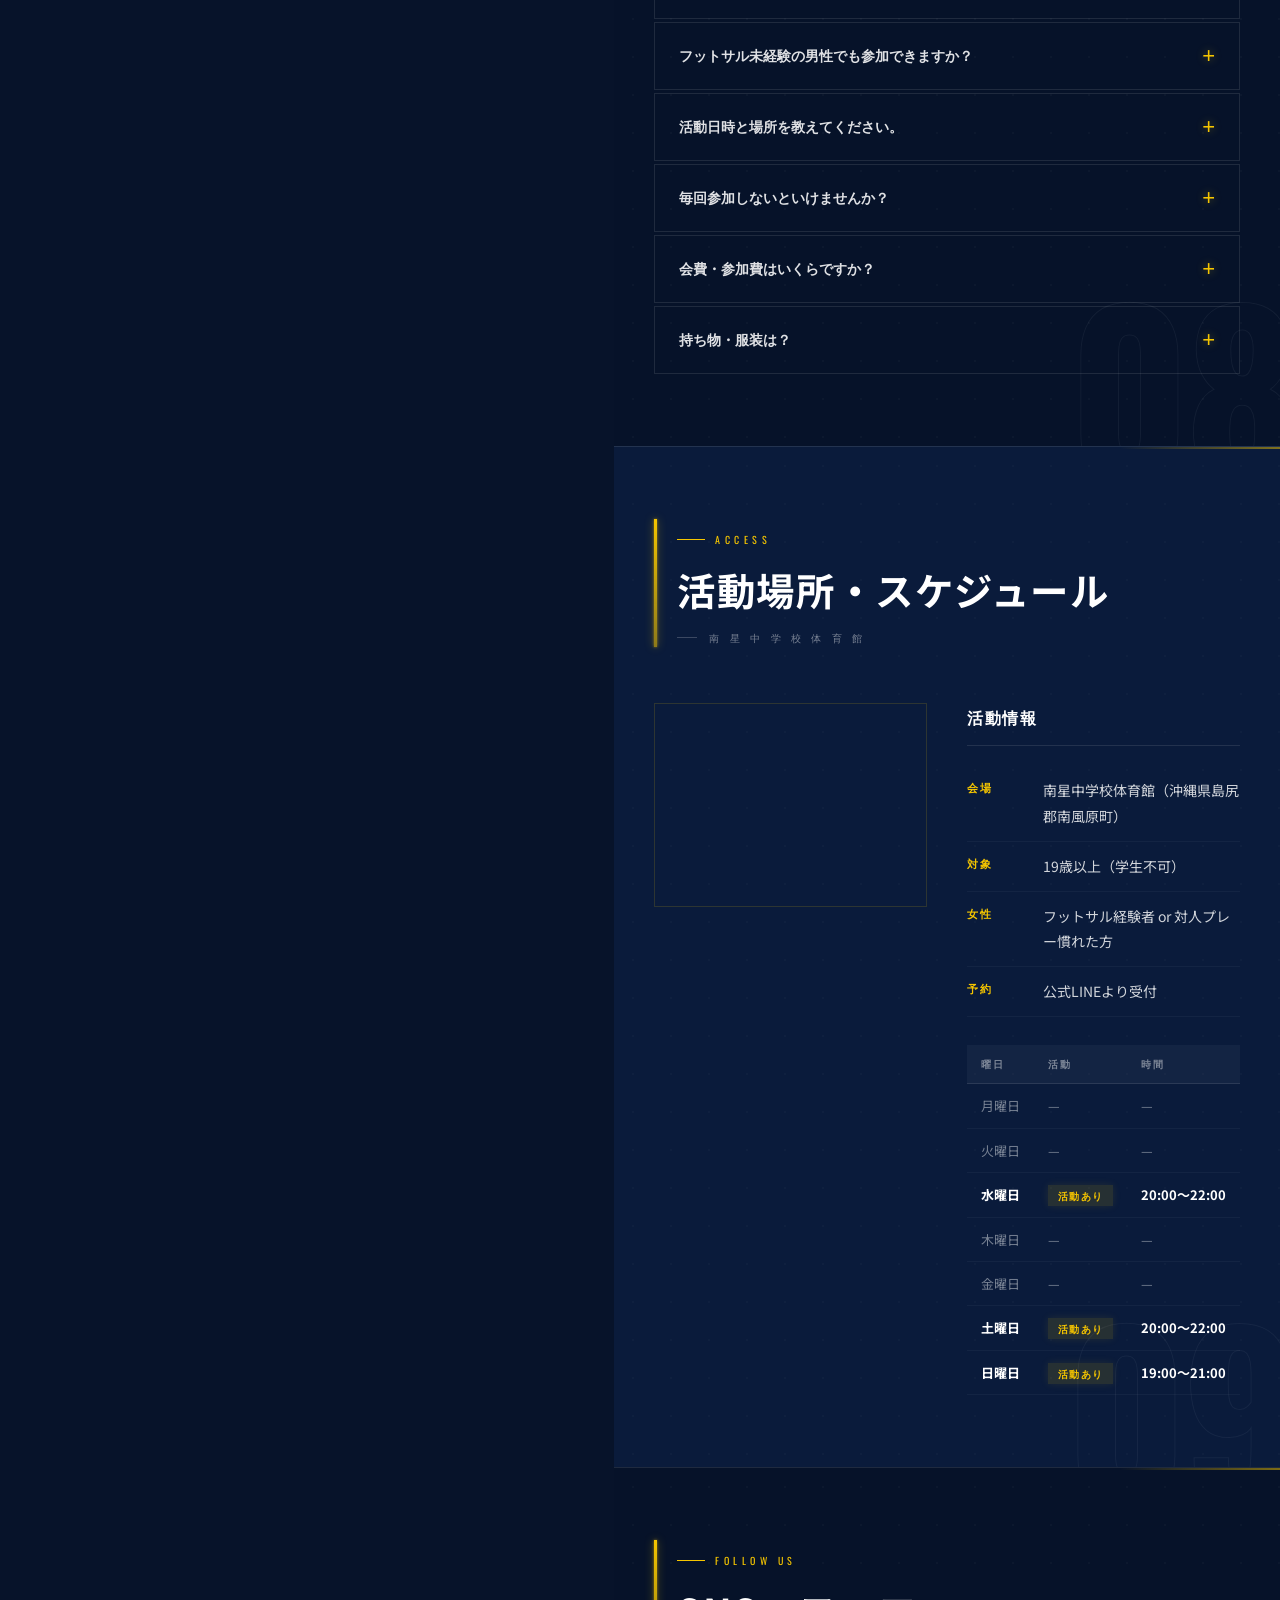
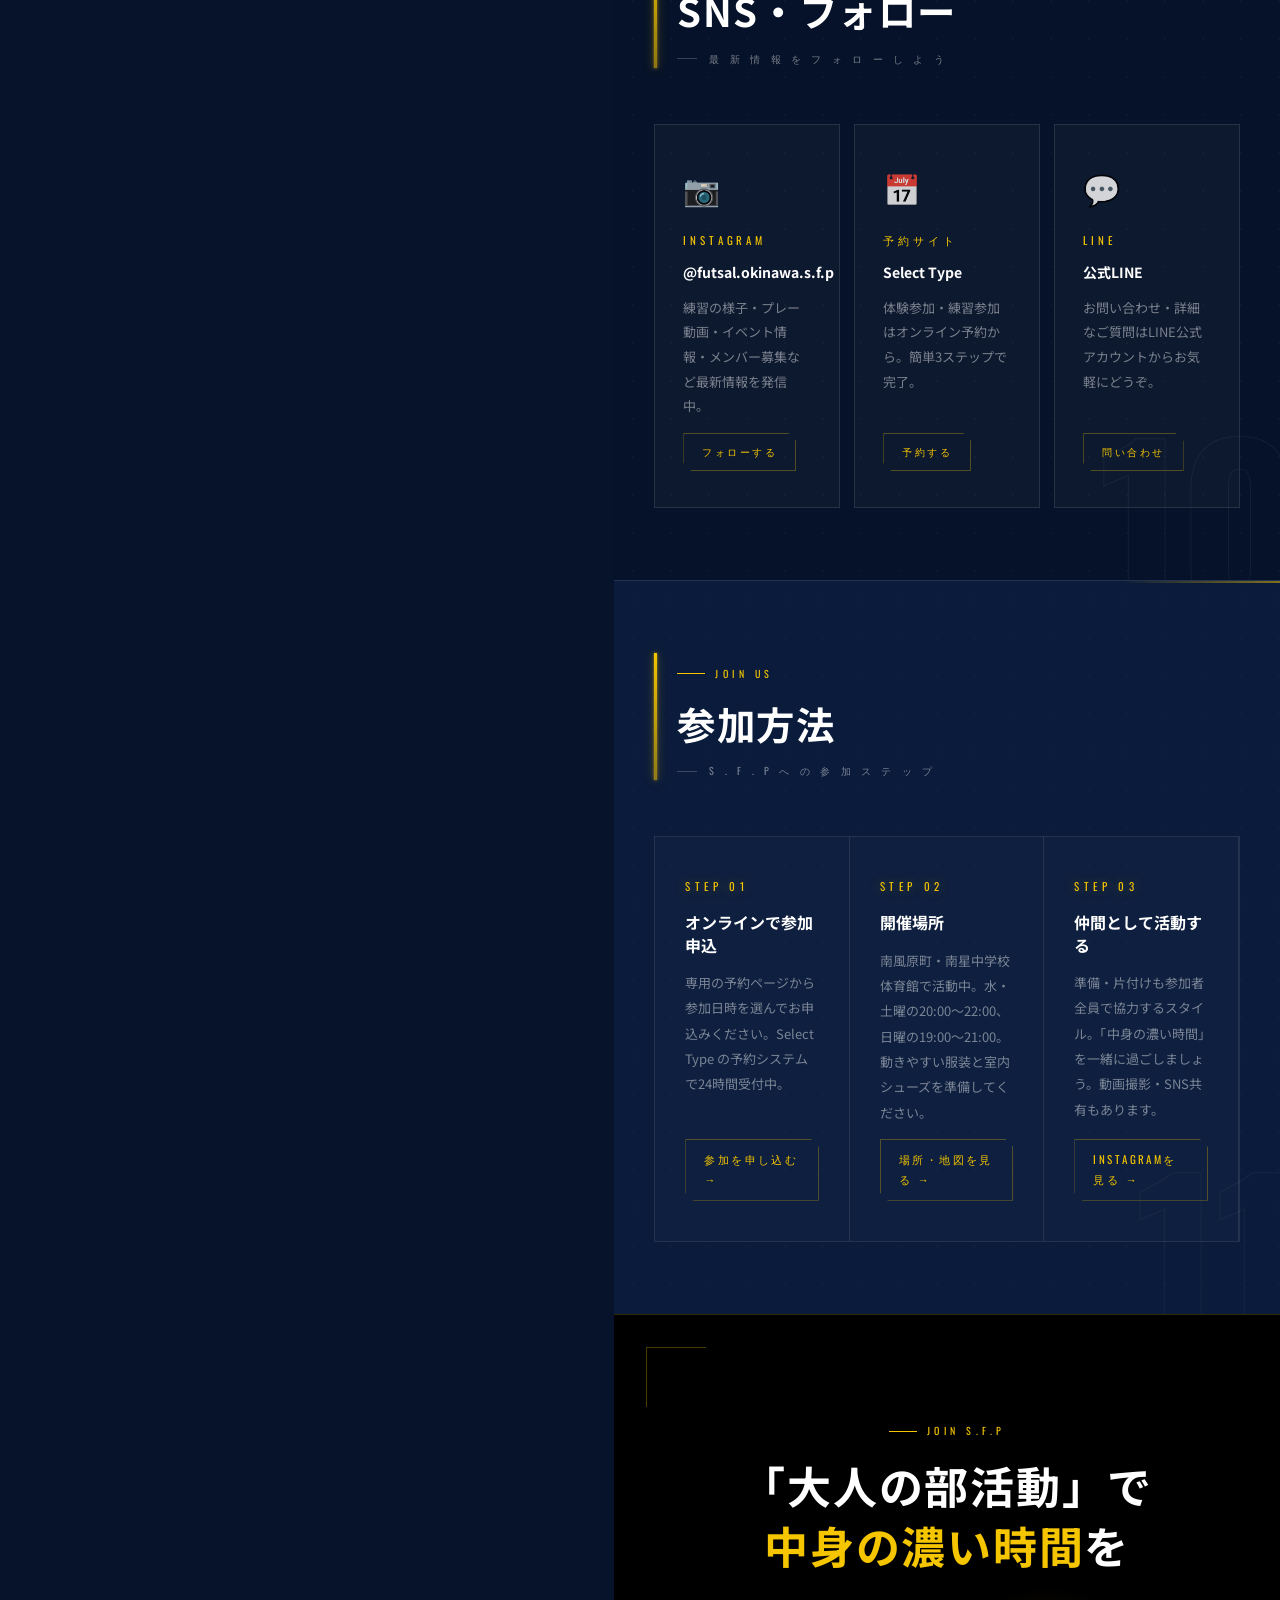
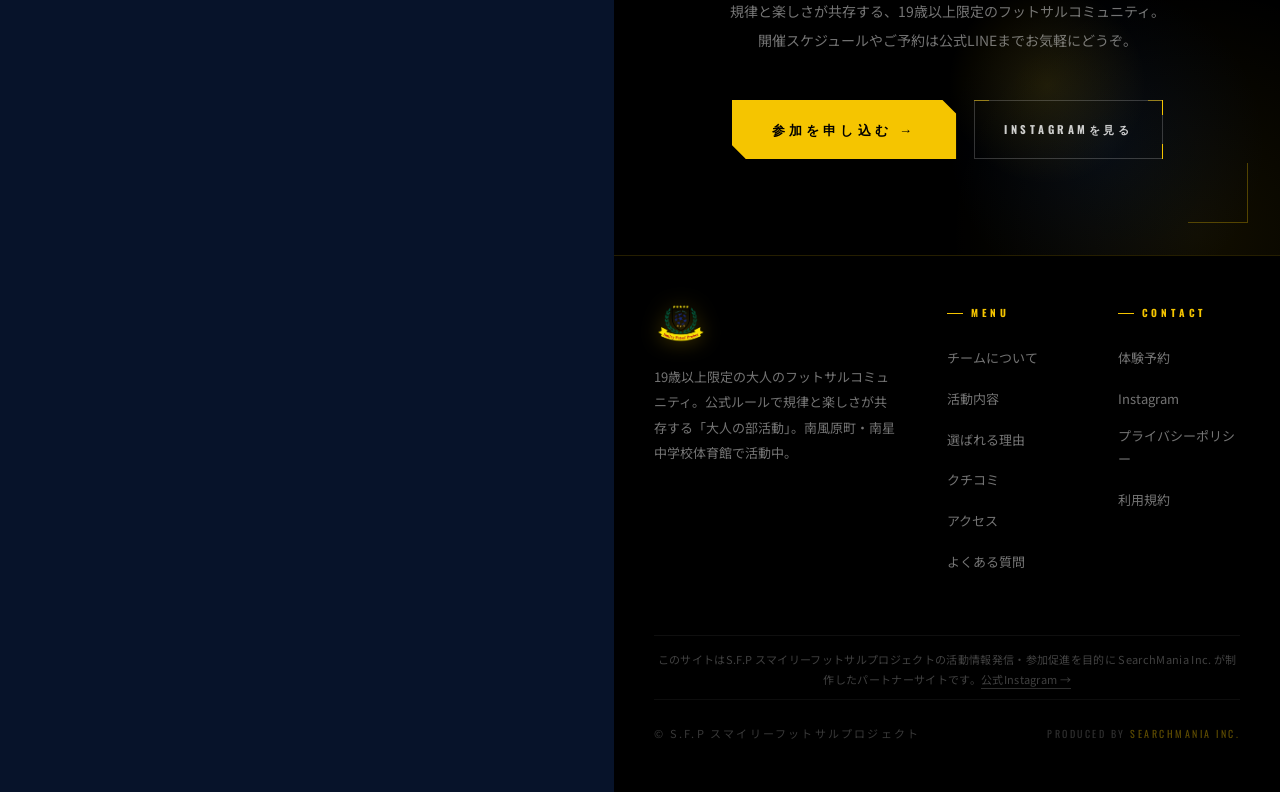
==== commit d8528e71: "fix: Sheetsのpb=URLで地図が上書きされる問題を修正" ====
--- a/index.html
+++ b/index.html
@@ -407,7 +407,7 @@
   }).join('');
   if(typeof observe==='function')observe(wall,'.e');
 }
-function applyAccess(a){if(!a)return;if(a.mapEmbed){const el=document.getElementById('accessMap');if(el)el.innerHTML=`<iframe src="${esc(a.mapEmbed)}" allowfullscreen loading="lazy" referrerpolicy="no-referrer-when-downgrade" title="アクセスマップ"></iframe>`;}const list=document.getElementById('accessList');if(!list)return;const rows=[];if(a.address)rows.push({label:'会場',val:a.address});if(a.station)rows.push({label:'最寄り',val:a.station});if(a.parking)rows.push({label:'駐車場',val:a.parking});if(a.tel)rows.push({label:'TEL',val:a.tel});if(a.closed)rows.push({label:'定休日',val:a.closed});if(rows.length)list.innerHTML=rows.map(r=>`<li><span class="label">${esc(r.label)}</span><span>${esc(r.val)}</span></li>`).join('');}
+function applyAccess(a){if(!a)return;if(a.mapEmbed&&a.mapEmbed.indexOf('pb=')===-1){const el=document.getElementById('accessMap');if(el)el.innerHTML=`<iframe src="${esc(a.mapEmbed)}" allowfullscreen loading="lazy" referrerpolicy="no-referrer-when-downgrade" title="アクセスマップ"></iframe>`;}const list=document.getElementById('accessList');if(!list)return;const rows=[];if(a.address)rows.push({label:'会場',val:a.address});if(a.station)rows.push({label:'最寄り',val:a.station});if(a.parking)rows.push({label:'駐車場',val:a.parking});if(a.tel)rows.push({label:'TEL',val:a.tel});if(a.closed)rows.push({label:'定休日',val:a.closed});if(rows.length)list.innerHTML=rows.map(r=>`<li><span class="label">${esc(r.label)}</span><span>${esc(r.val)}</span></li>`).join('');}
 function applySNS(items){if(!Array.isArray(items)||!items.length)return;const grid=document.getElementById('snsGrid');if(!grid)return;const icons={Instagram:'📷',Facebook:'📘',X:'✖',Twitter:'✖',YouTube:'▶',LINE:'💬',TikTok:'🎵'};grid.innerHTML=items.map(s=>`<a class="sns-card e" href="${esc(s.url)}" target="_blank" rel="noopener"><span class="sns-icon">${icons[s.platform]||'🔗'}</span><div class="sns-platform">${esc(s.platform)}</div><div class="sns-handle">${esc(s.handle)}</div>${s.desc?`<p class="sns-desc">${esc(s.desc)}</p>`:''}<span class="sns-btn">フォローする</span></a>`).join('');observe(grid,'.e');}
 function applyDelivery(items){if(!Array.isArray(items)||!items.length)return;const grid=document.getElementById('deliveryGrid');if(!grid)return;grid.innerHTML=items.map(d=>`<div class="delivery-card e"><div class="delivery-type">${esc(d.type)}</div><div class="delivery-title">${esc(d.title)}</div>${d.desc?`<p class="delivery-desc">${esc(d.desc)}</p>`:''}${d.url?`<a href="${esc(d.url)}" class="delivery-btn" target="_blank" rel="noopener">${esc(d.btnText||'詳しく見る')} →</a>`:''}</div>`).join('');observe(grid,'.e');}
 function applyFAQ(items){if(!Array.isArray(items)||!items.length)return;const list=document.getElementById('faqList');if(!list)return;list.innerHTML=items.map(f=>`<div class="faq-item"><button class="faq-q"><span class="faq-q-text">${esc(f.q)}</span><span class="faq-icon">+</span></button><div class="faq-a">${esc(f.a)}</div></div>`).join('');initFAQ();}
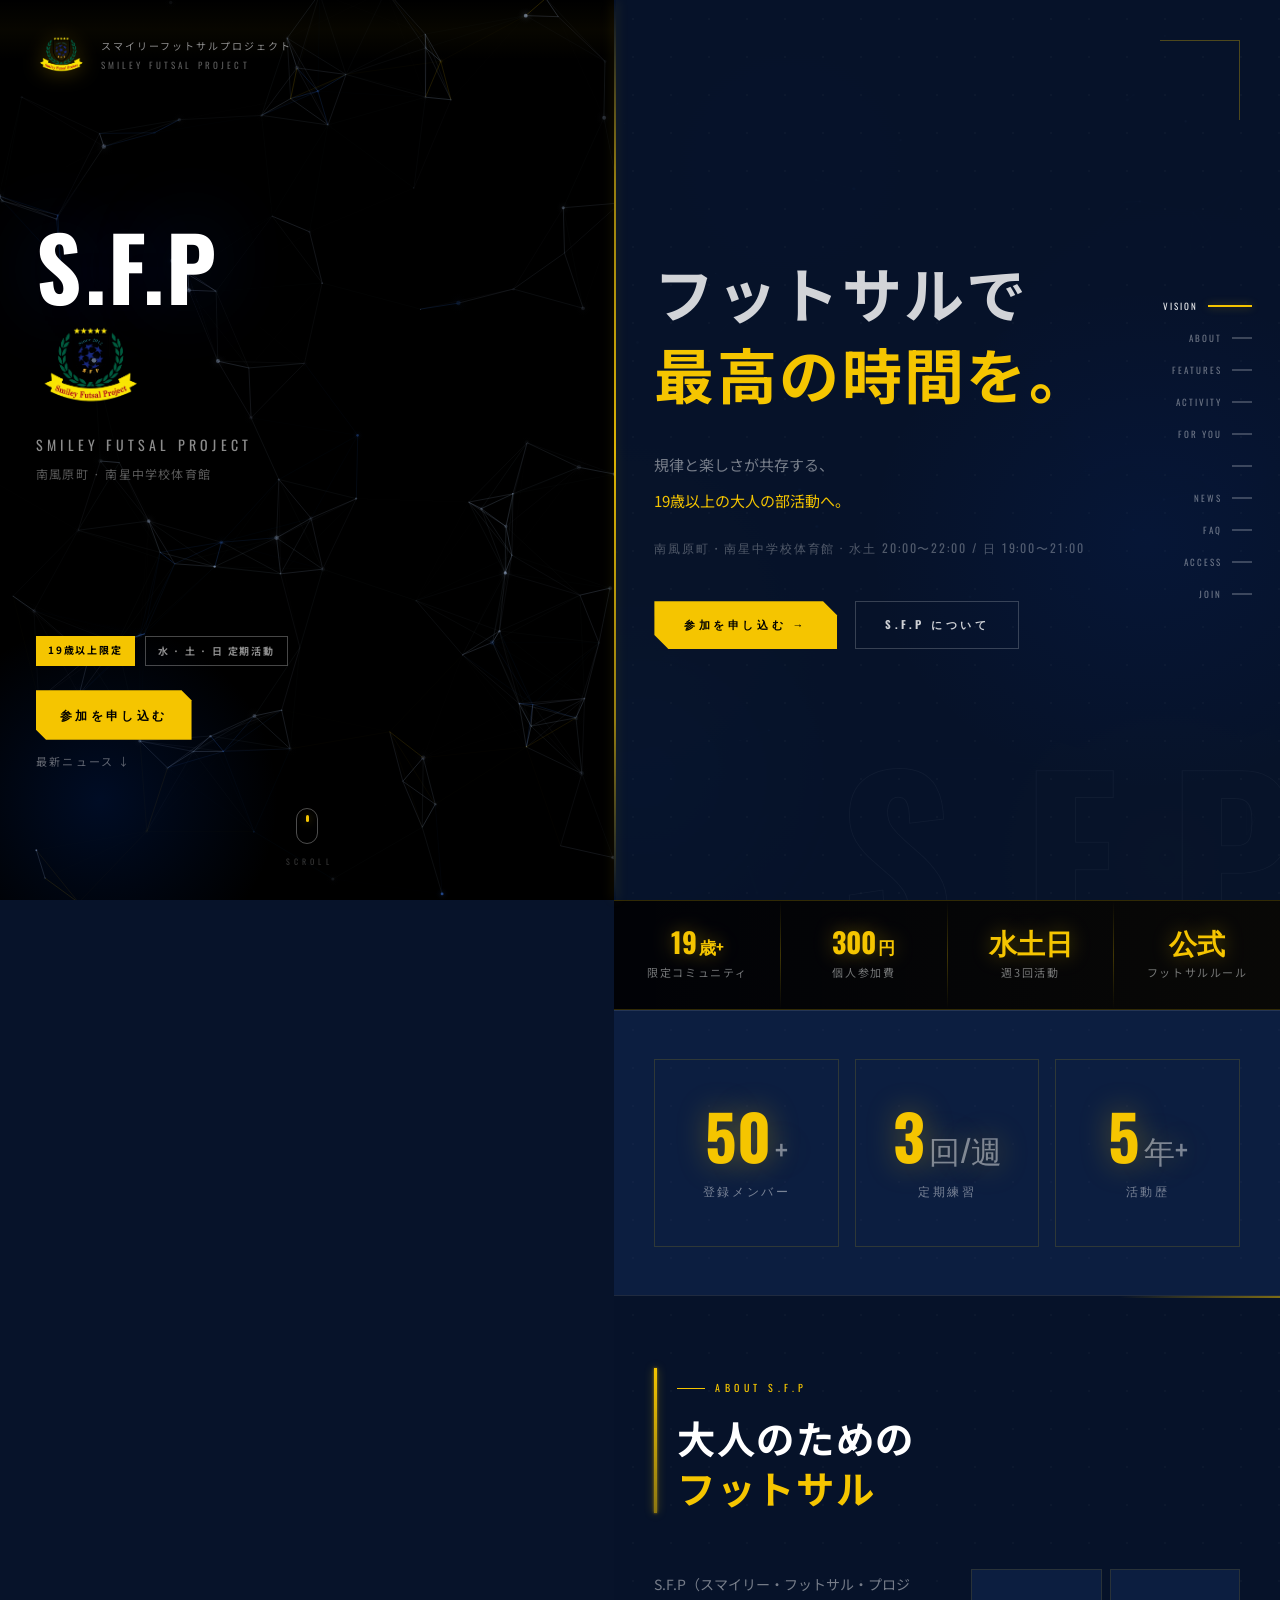
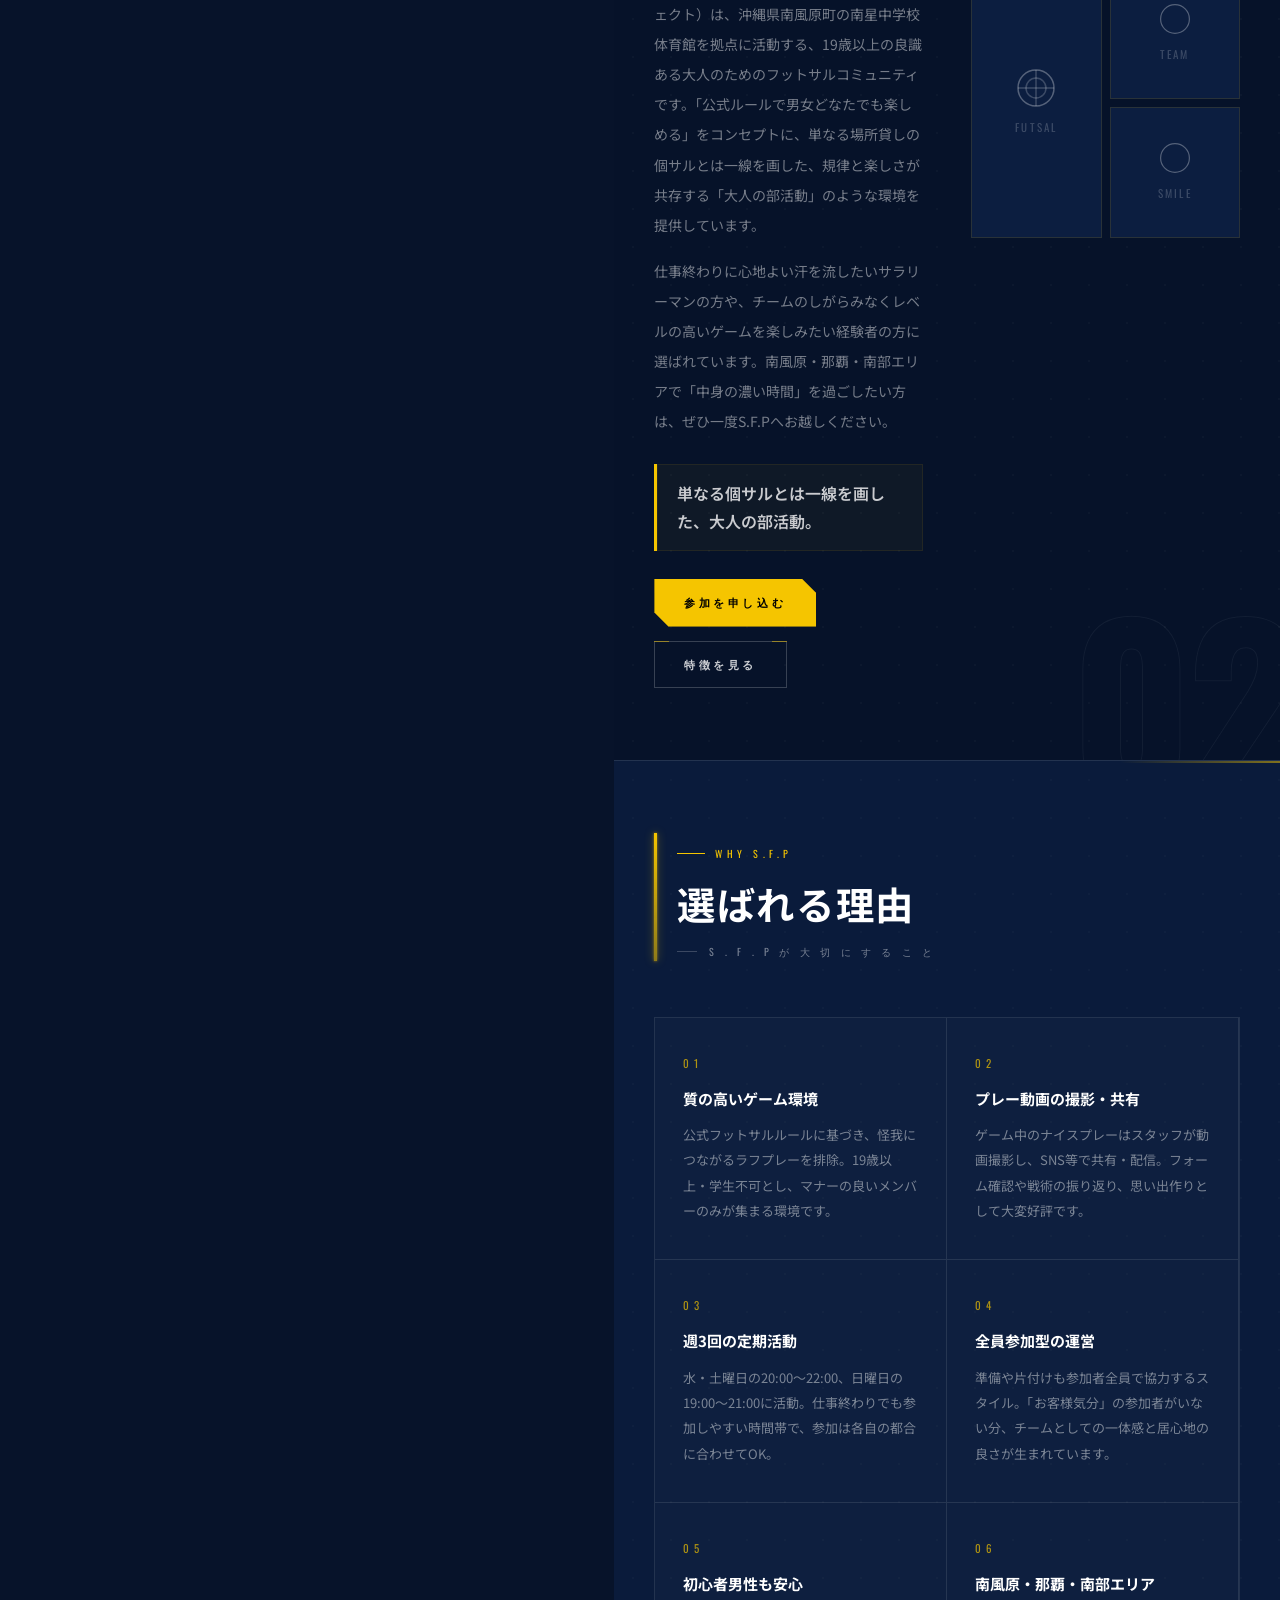
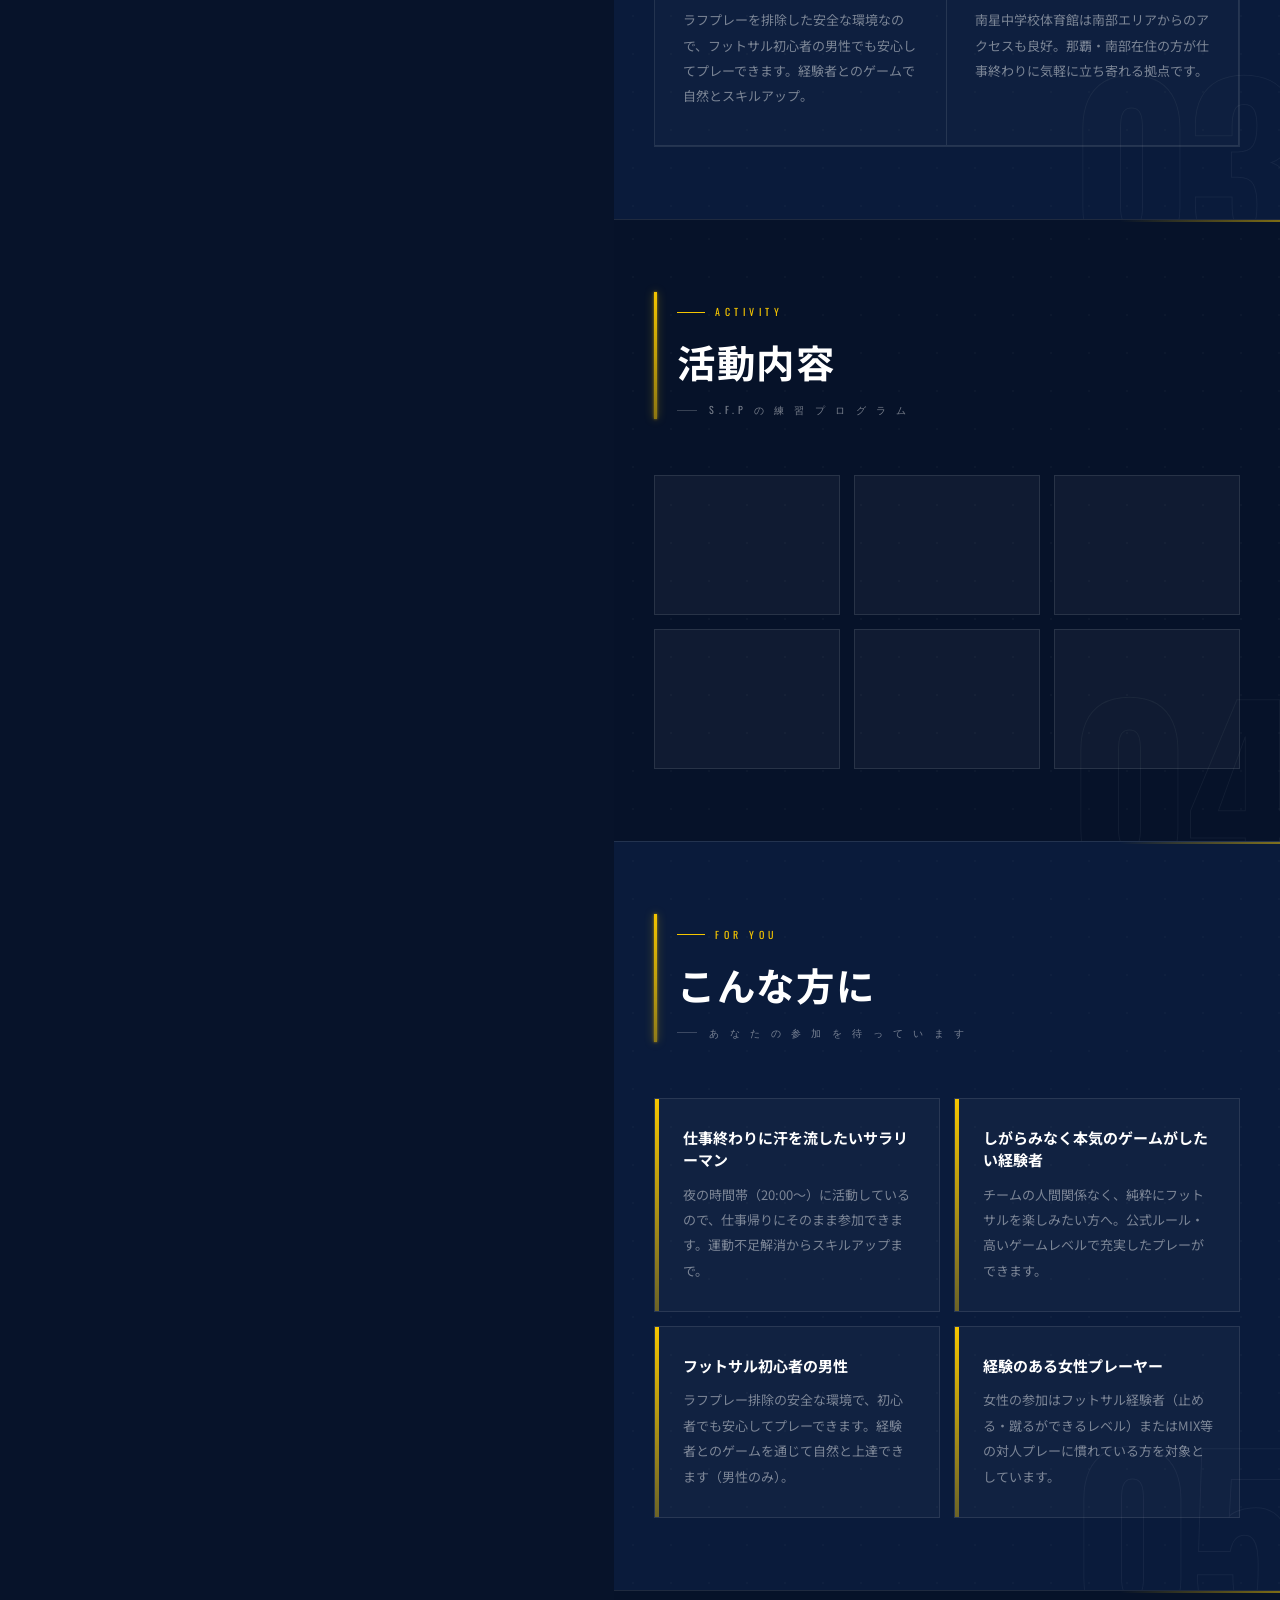
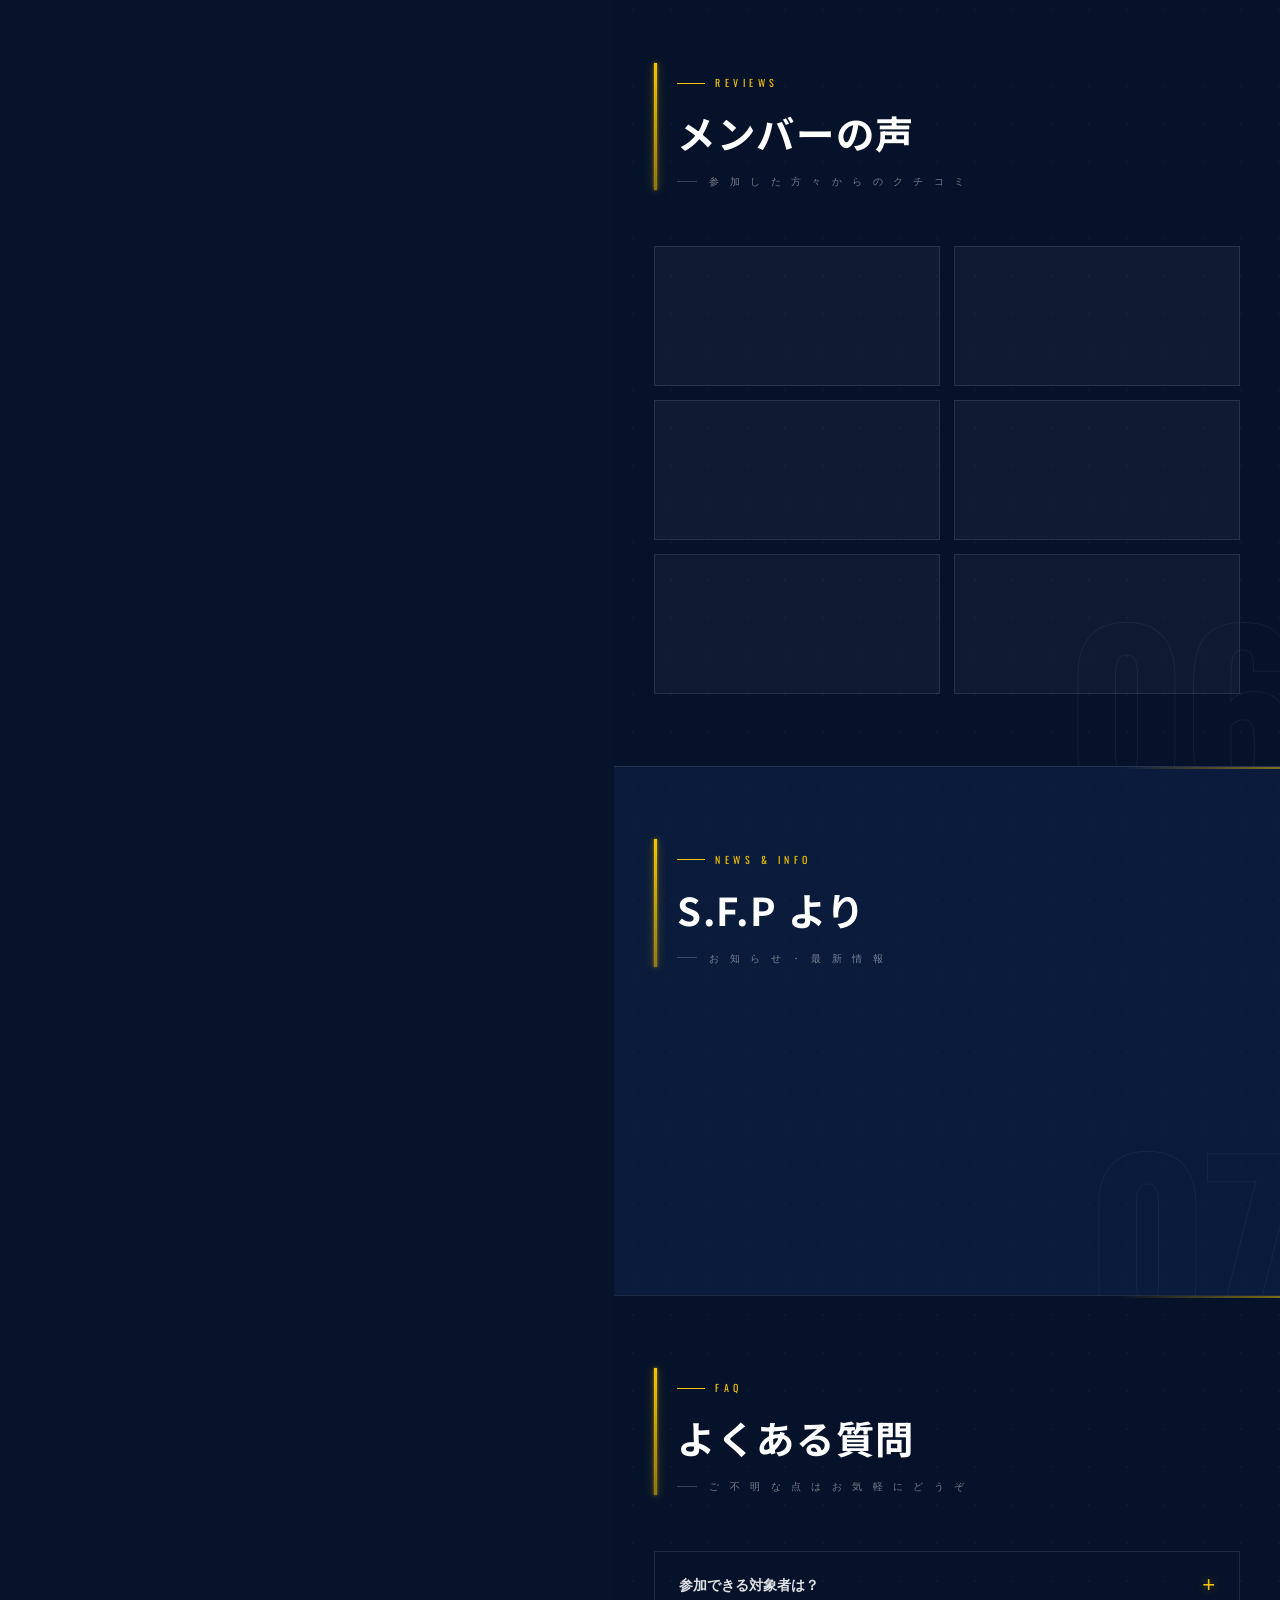
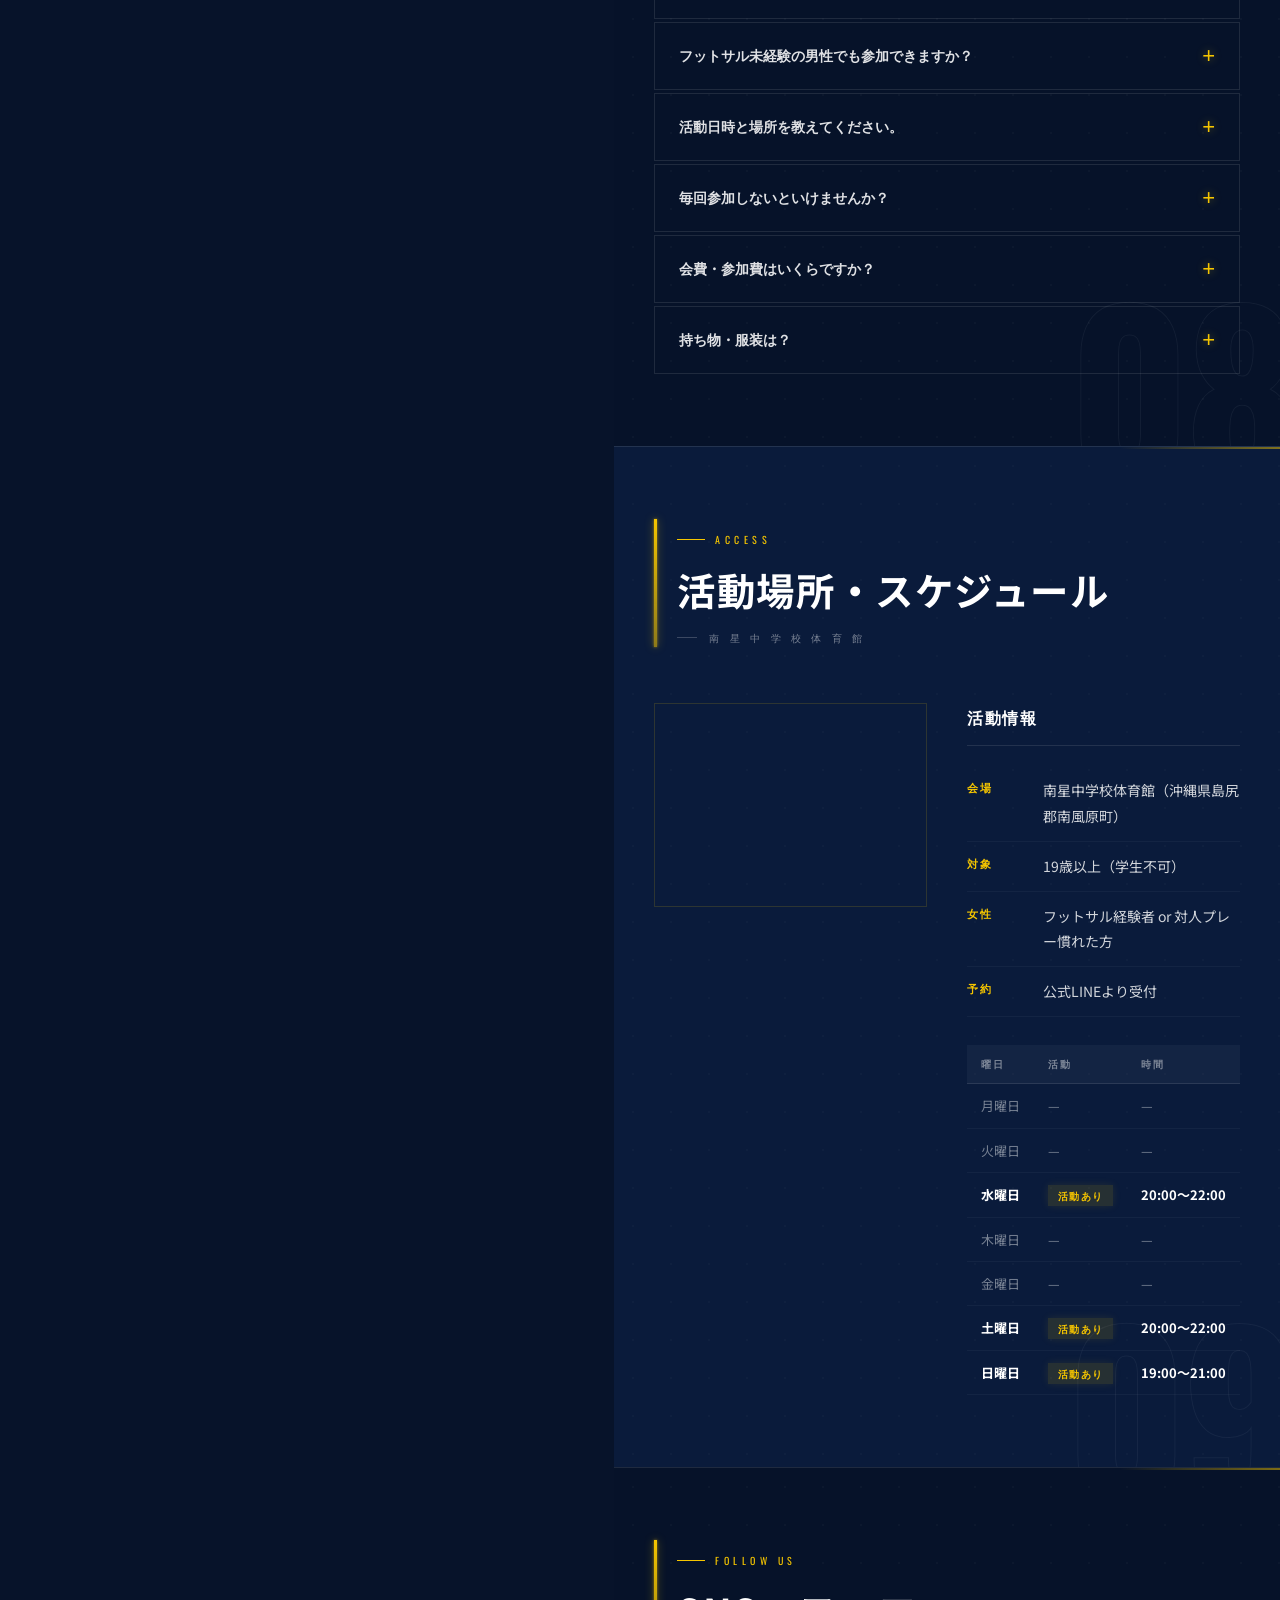
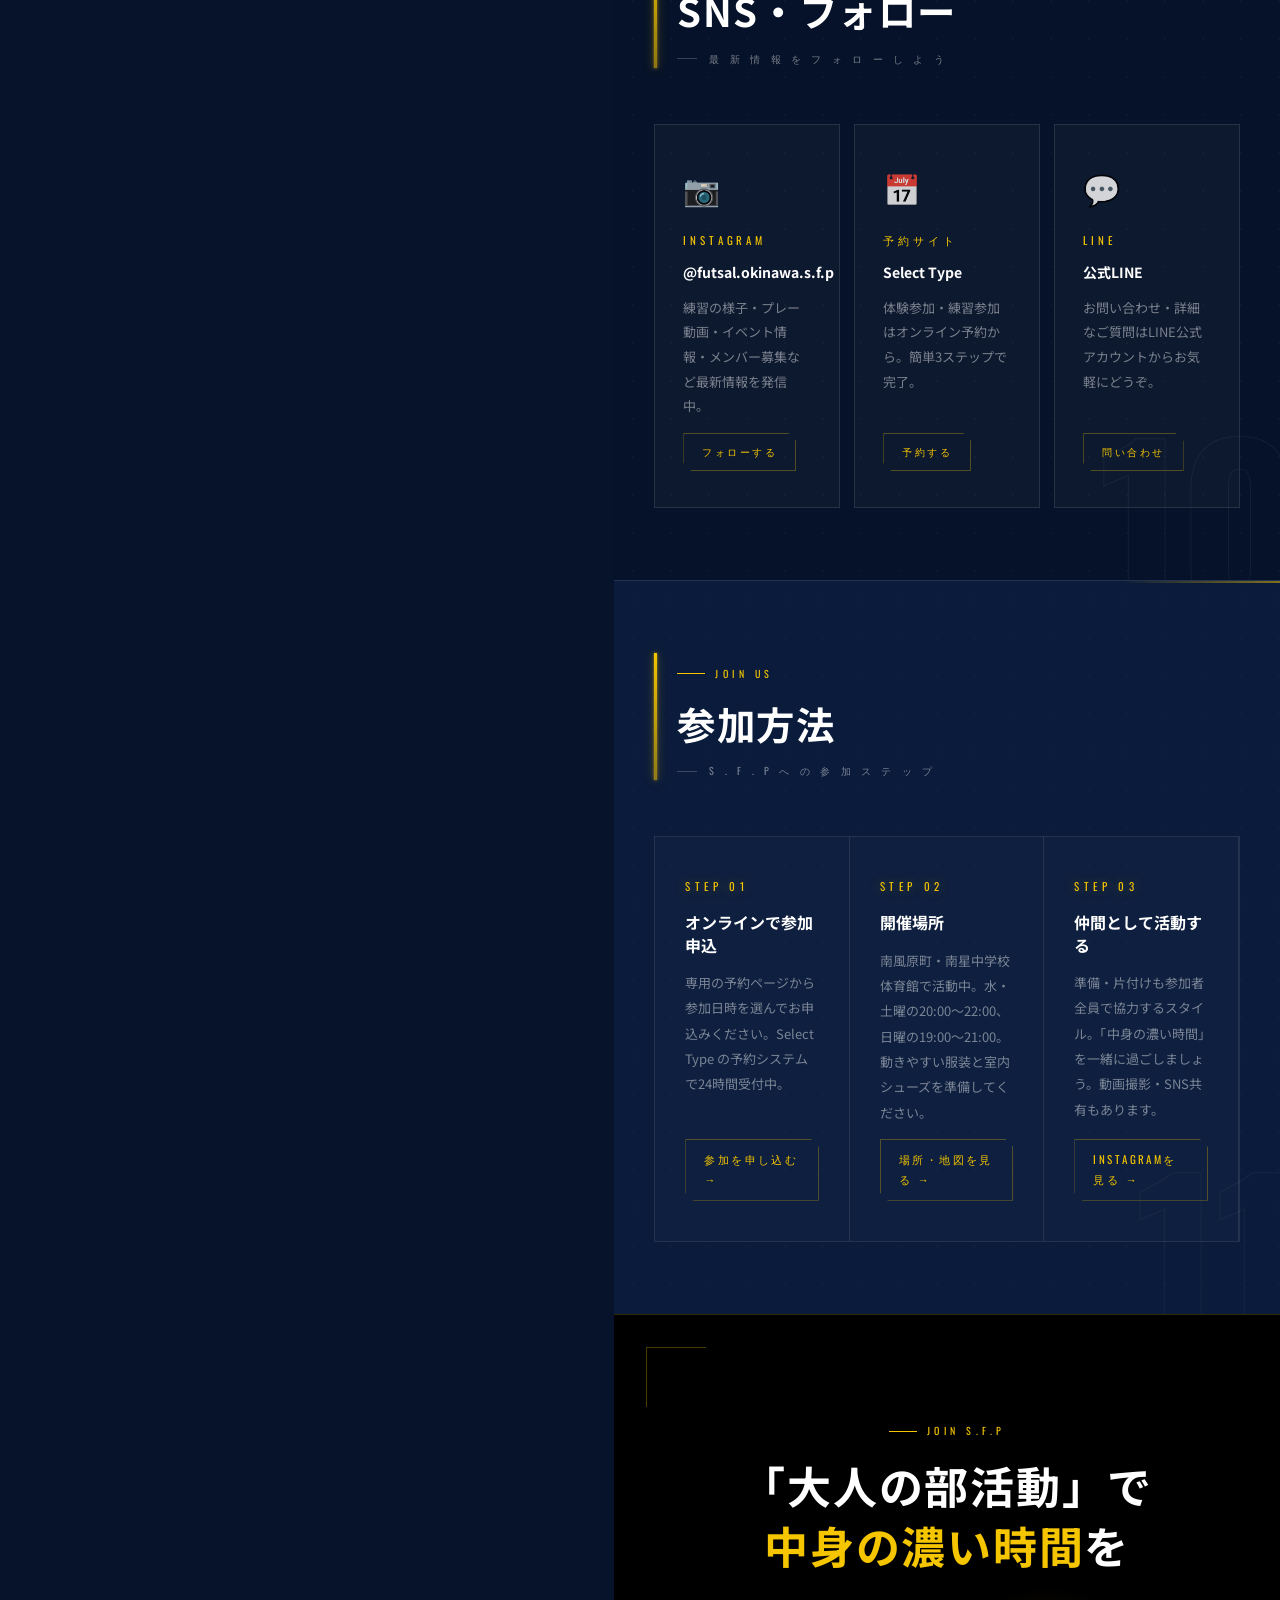
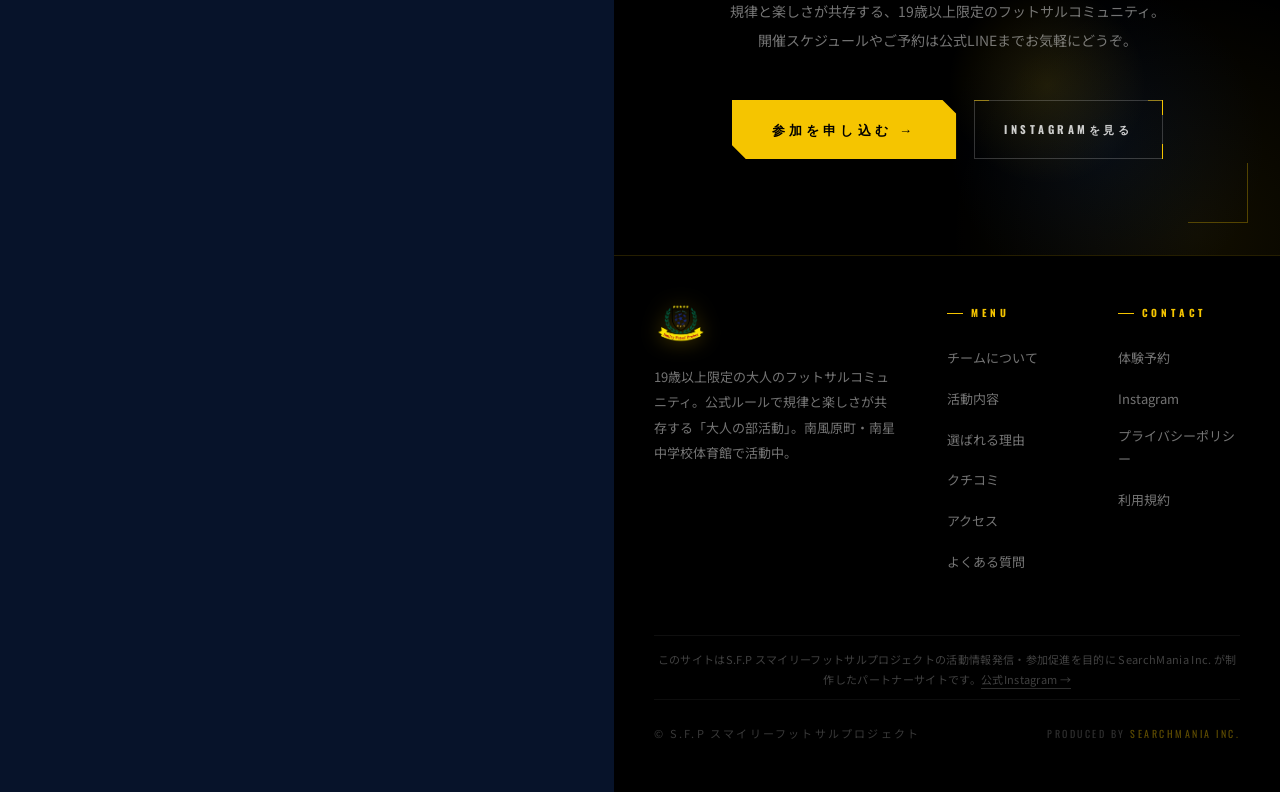
==== commit e5ca8a4d: "fix: mapEmbed pb=フィルター解除・Sheets連携で地図URL設定可能に" ====
--- a/index.html
+++ b/index.html
@@ -407,7 +407,7 @@
   }).join('');
   if(typeof observe==='function')observe(wall,'.e');
 }
-function applyAccess(a){if(!a)return;if(a.mapEmbed&&a.mapEmbed.indexOf('pb=')===-1){const el=document.getElementById('accessMap');if(el)el.innerHTML=`<iframe src="${esc(a.mapEmbed)}" allowfullscreen loading="lazy" referrerpolicy="no-referrer-when-downgrade" title="アクセスマップ"></iframe>`;}const list=document.getElementById('accessList');if(!list)return;const rows=[];if(a.address)rows.push({label:'会場',val:a.address});if(a.station)rows.push({label:'最寄り',val:a.station});if(a.parking)rows.push({label:'駐車場',val:a.parking});if(a.tel)rows.push({label:'TEL',val:a.tel});if(a.closed)rows.push({label:'定休日',val:a.closed});if(rows.length)list.innerHTML=rows.map(r=>`<li><span class="label">${esc(r.label)}</span><span>${esc(r.val)}</span></li>`).join('');}
+function applyAccess(a){if(!a)return;if(a.mapEmbed){const el=document.getElementById('accessMap');if(el)el.innerHTML=`<iframe src="${esc(a.mapEmbed)}" width="100%" height="450" style="border:0;" allowfullscreen loading="lazy" referrerpolicy="no-referrer-when-downgrade" title="アクセスマップ"></iframe>`;}const list=document.getElementById('accessList');if(!list)return;const rows=[];if(a.address)rows.push({label:'会場',val:a.address});if(a.station)rows.push({label:'最寄り',val:a.station});if(a.parking)rows.push({label:'駐車場',val:a.parking});if(a.tel)rows.push({label:'TEL',val:a.tel});if(a.closed)rows.push({label:'定休日',val:a.closed});if(rows.length)list.innerHTML=rows.map(r=>`<li><span class="label">${esc(r.label)}</span><span>${esc(r.val)}</span></li>`).join('');}
 function applySNS(items){if(!Array.isArray(items)||!items.length)return;const grid=document.getElementById('snsGrid');if(!grid)return;const icons={Instagram:'📷',Facebook:'📘',X:'✖',Twitter:'✖',YouTube:'▶',LINE:'💬',TikTok:'🎵'};grid.innerHTML=items.map(s=>`<a class="sns-card e" href="${esc(s.url)}" target="_blank" rel="noopener"><span class="sns-icon">${icons[s.platform]||'🔗'}</span><div class="sns-platform">${esc(s.platform)}</div><div class="sns-handle">${esc(s.handle)}</div>${s.desc?`<p class="sns-desc">${esc(s.desc)}</p>`:''}<span class="sns-btn">フォローする</span></a>`).join('');observe(grid,'.e');}
 function applyDelivery(items){if(!Array.isArray(items)||!items.length)return;const grid=document.getElementById('deliveryGrid');if(!grid)return;grid.innerHTML=items.map(d=>`<div class="delivery-card e"><div class="delivery-type">${esc(d.type)}</div><div class="delivery-title">${esc(d.title)}</div>${d.desc?`<p class="delivery-desc">${esc(d.desc)}</p>`:''}${d.url?`<a href="${esc(d.url)}" class="delivery-btn" target="_blank" rel="noopener">${esc(d.btnText||'詳しく見る')} →</a>`:''}</div>`).join('');observe(grid,'.e');}
 function applyFAQ(items){if(!Array.isArray(items)||!items.length)return;const list=document.getElementById('faqList');if(!list)return;list.innerHTML=items.map(f=>`<div class="faq-item"><button class="faq-q"><span class="faq-q-text">${esc(f.q)}</span><span class="faq-icon">+</span></button><div class="faq-a">${esc(f.a)}</div></div>`).join('');initFAQ();}
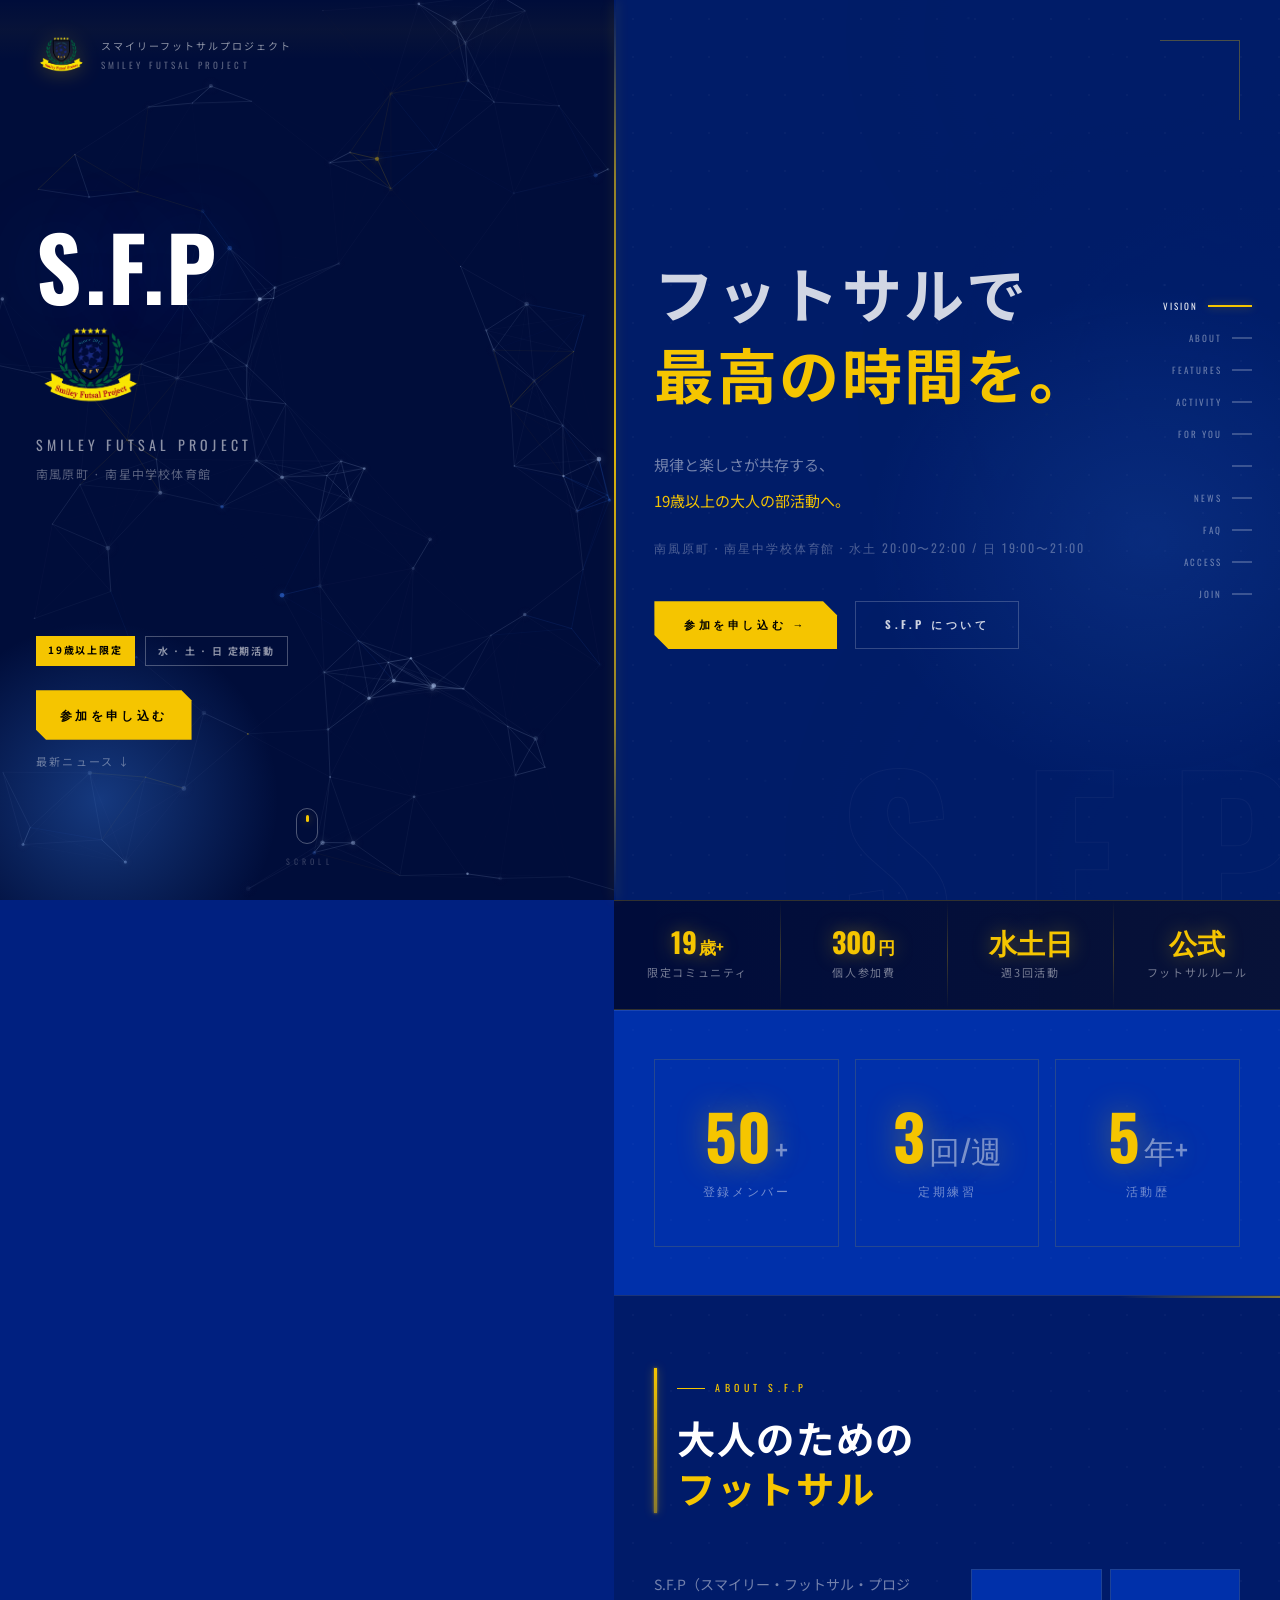
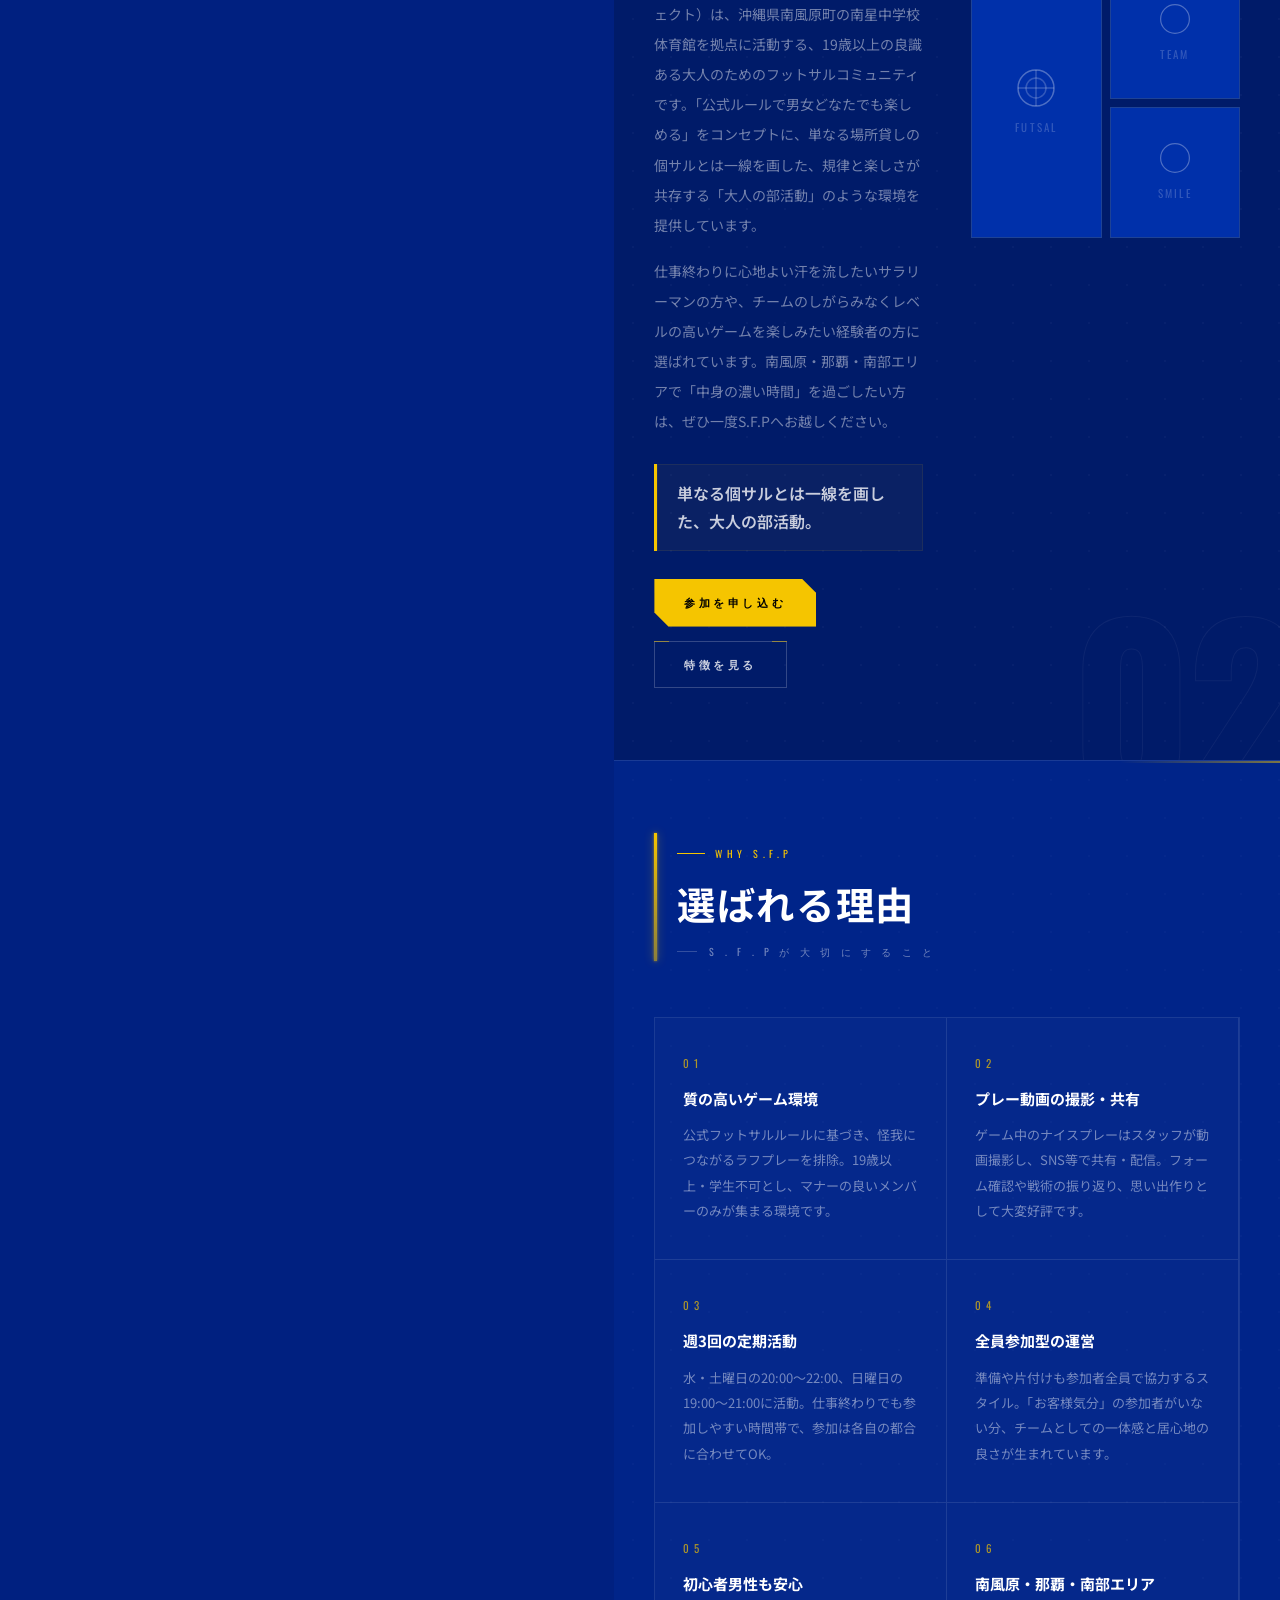
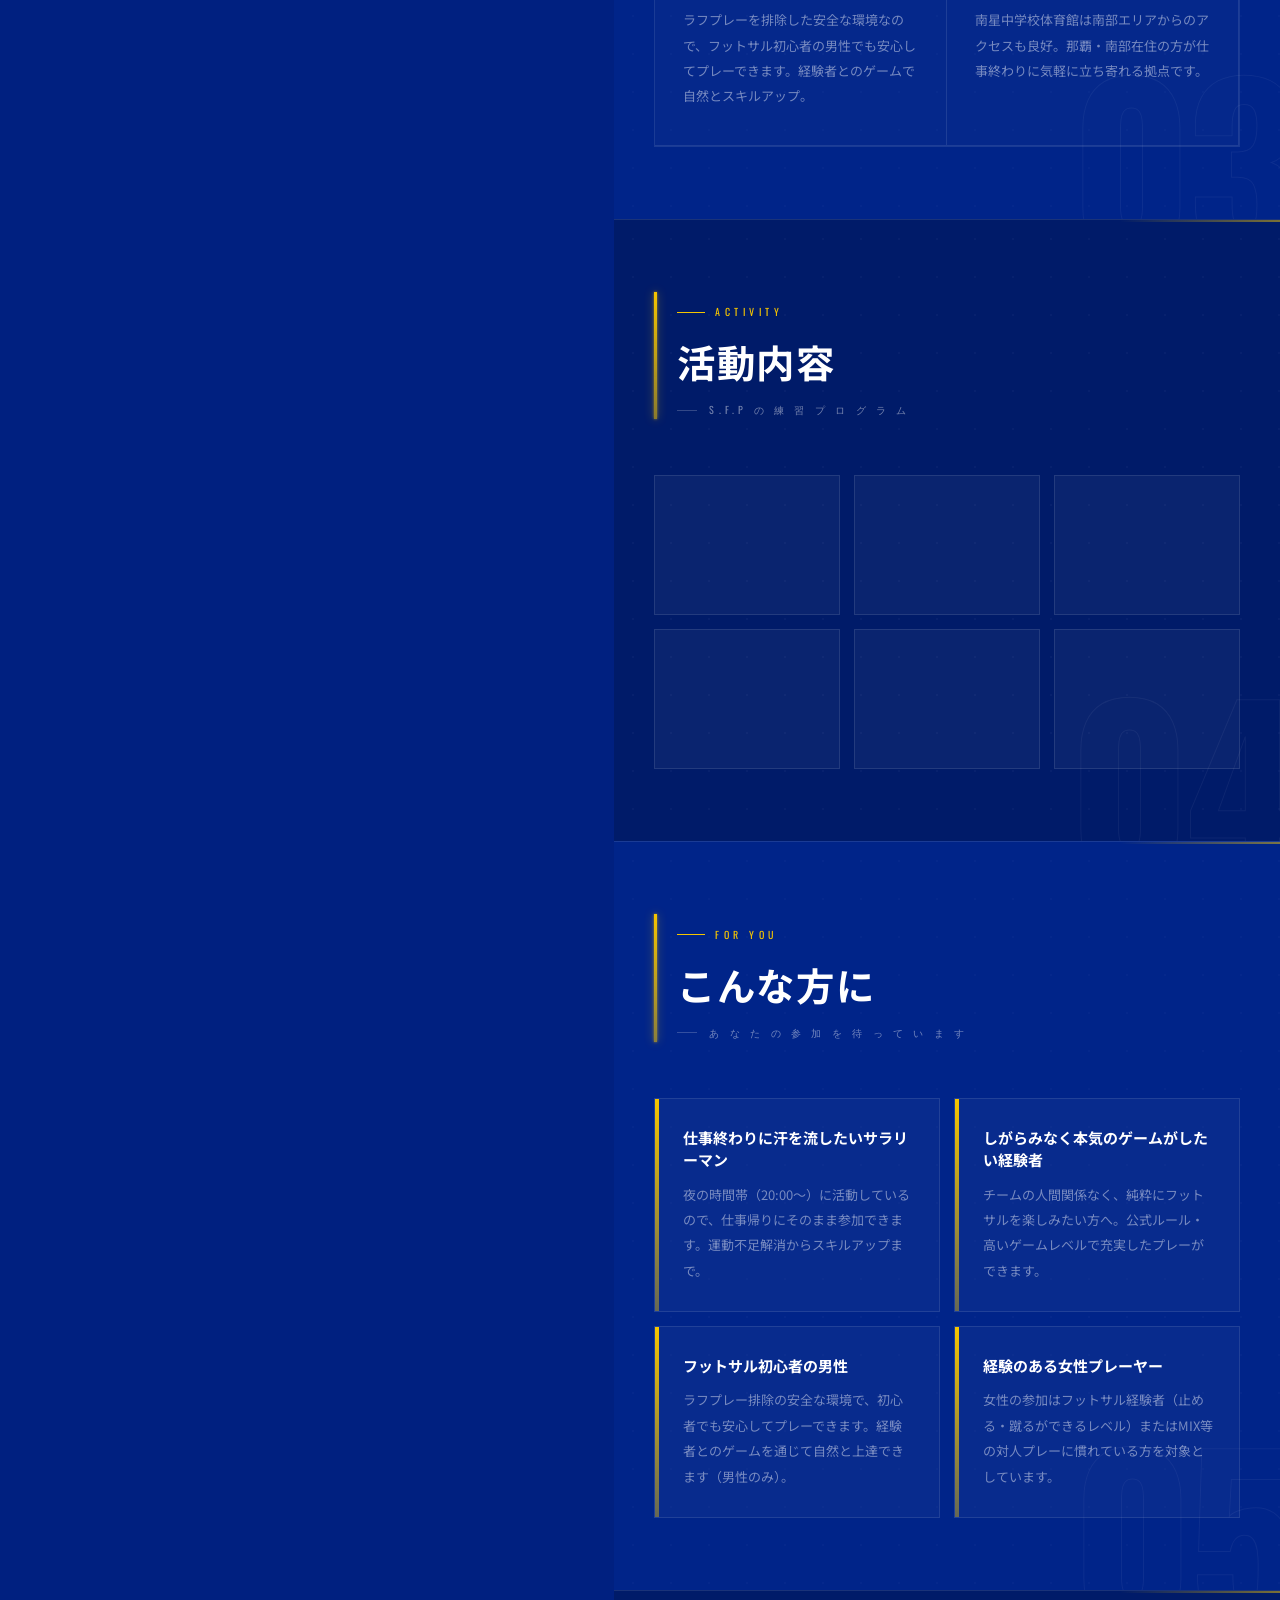
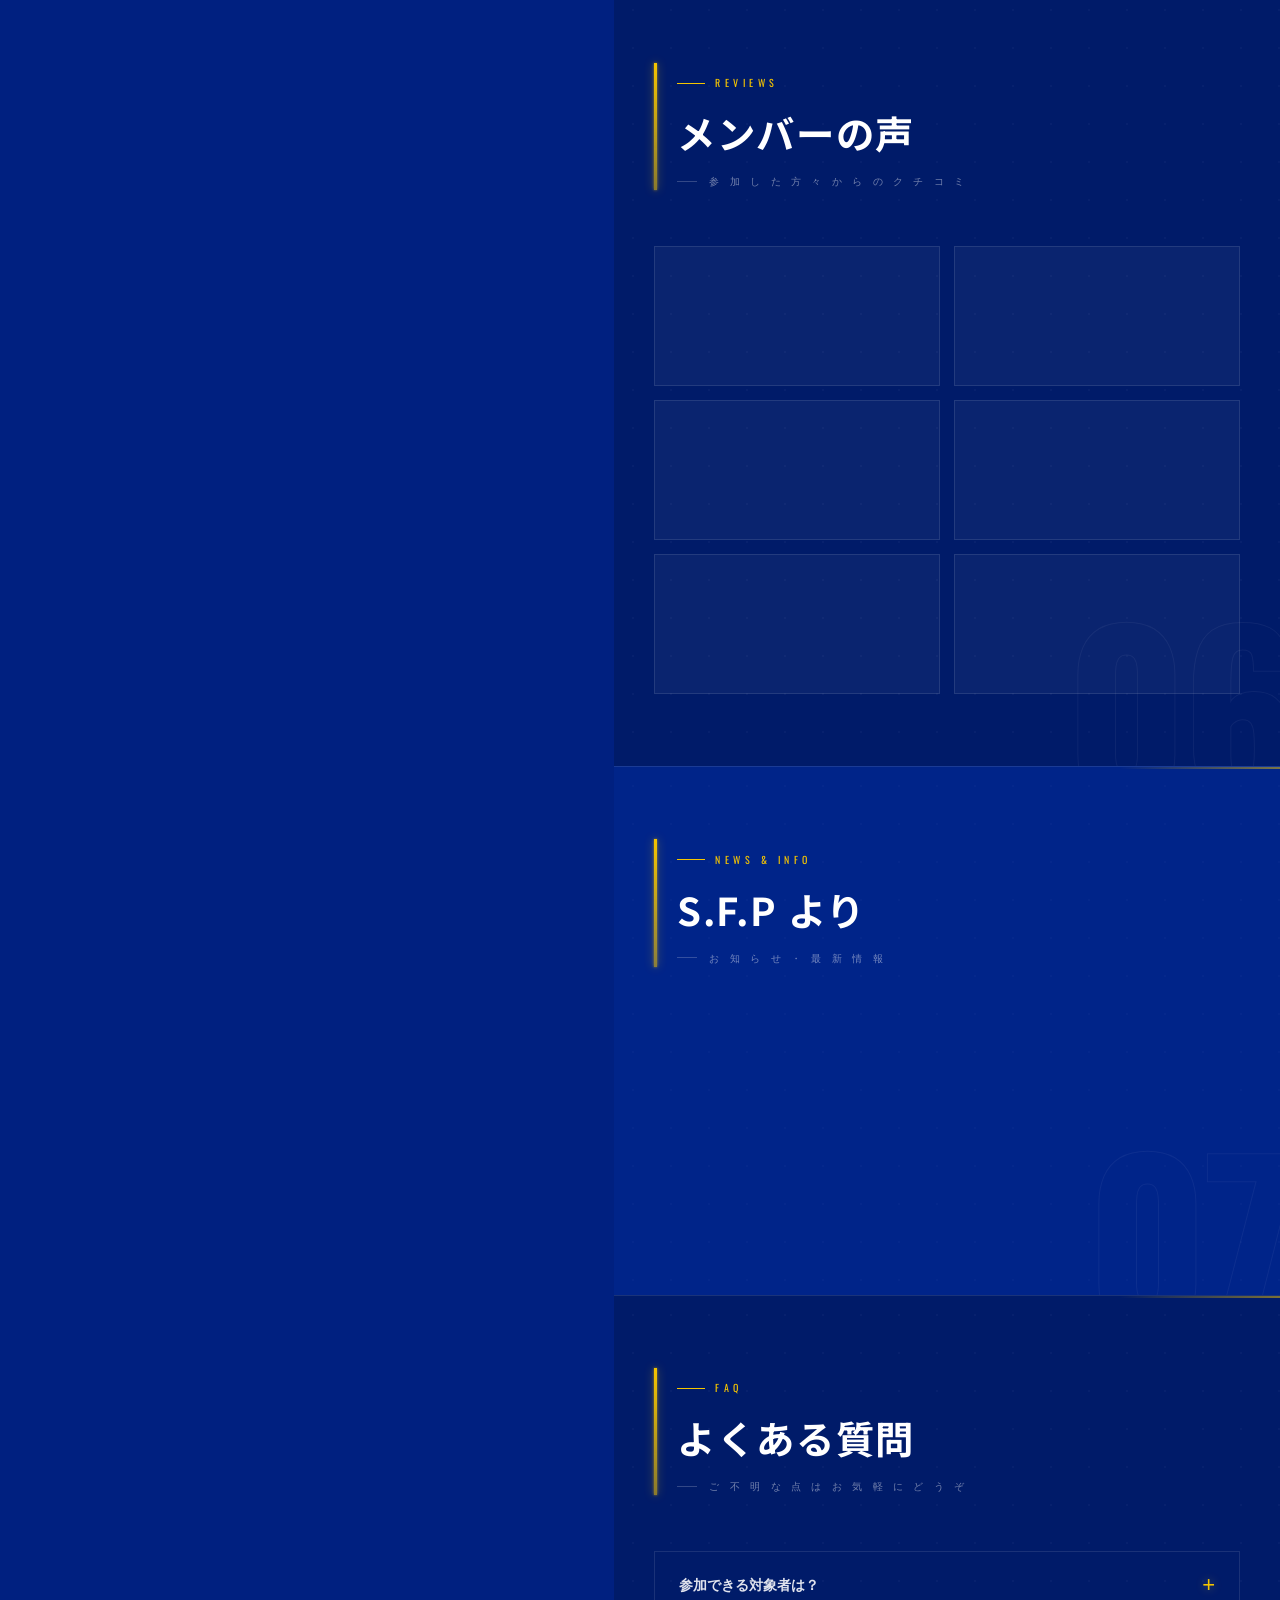
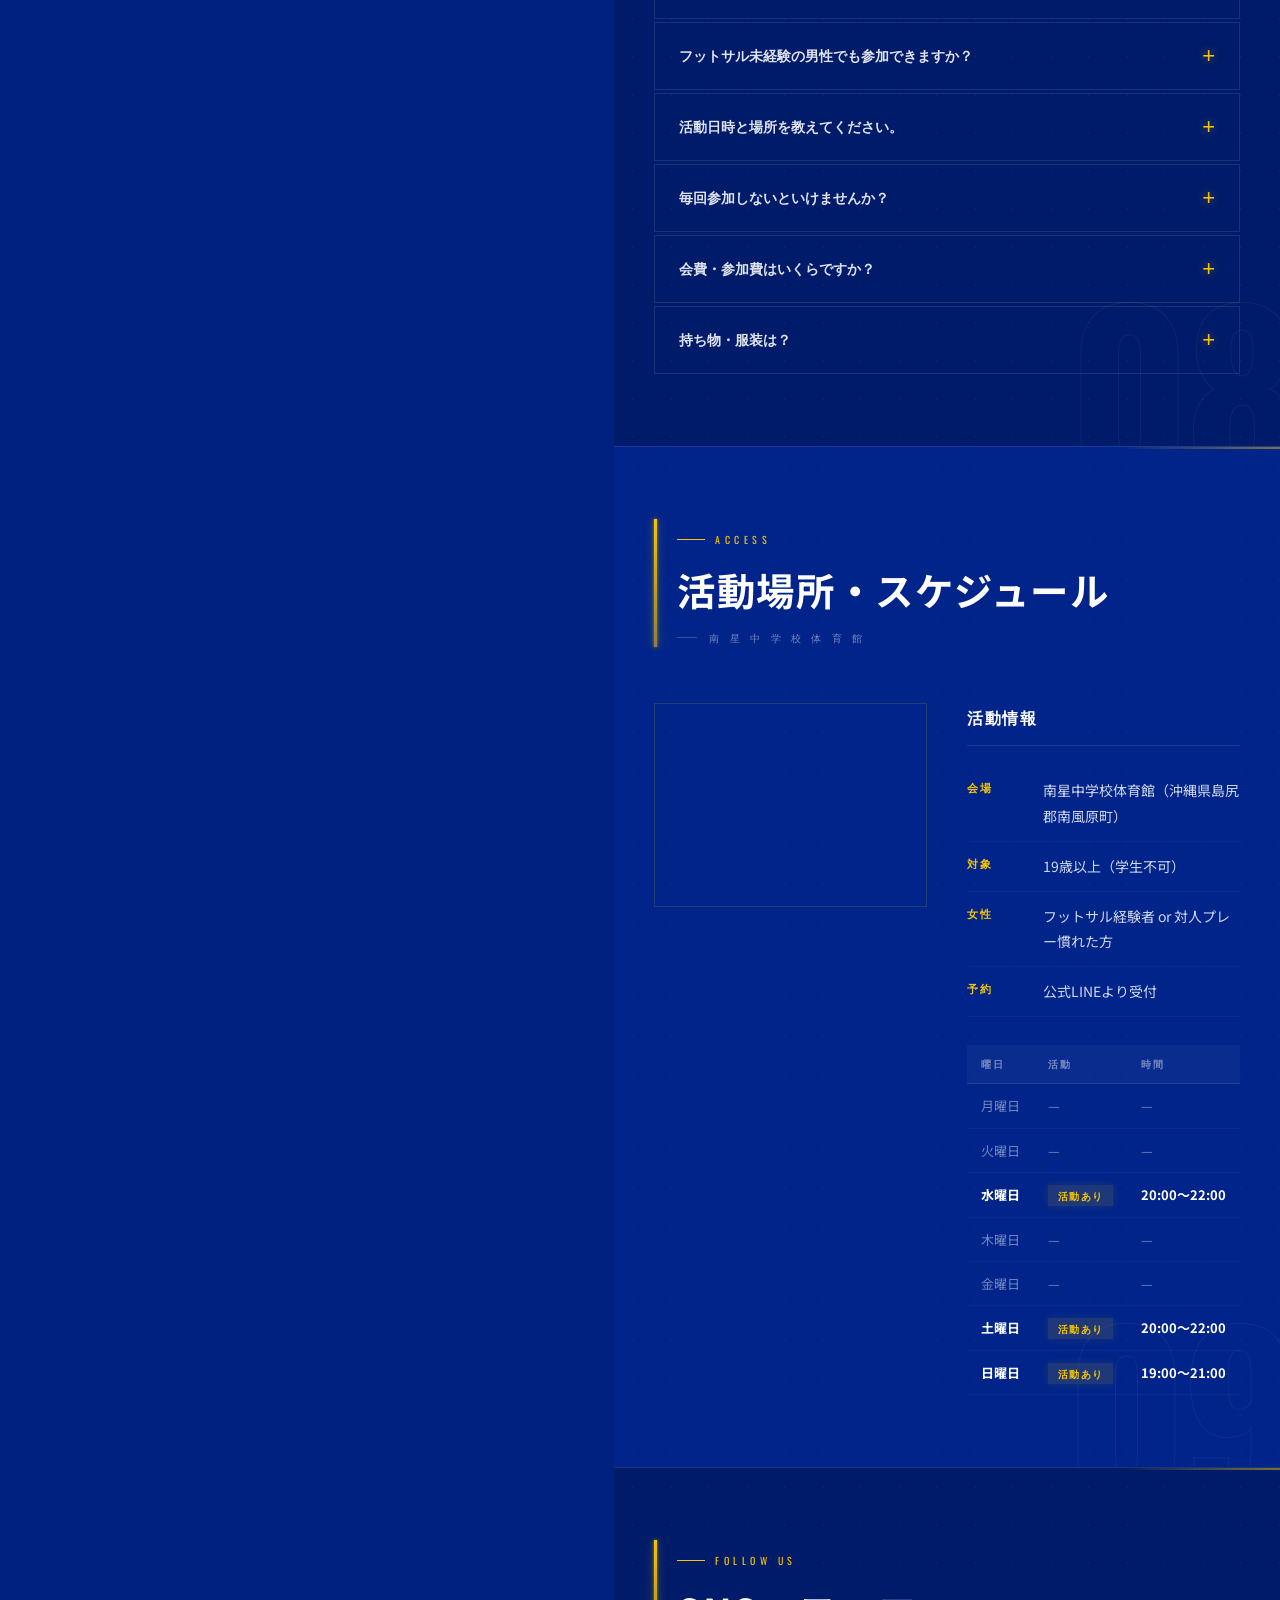
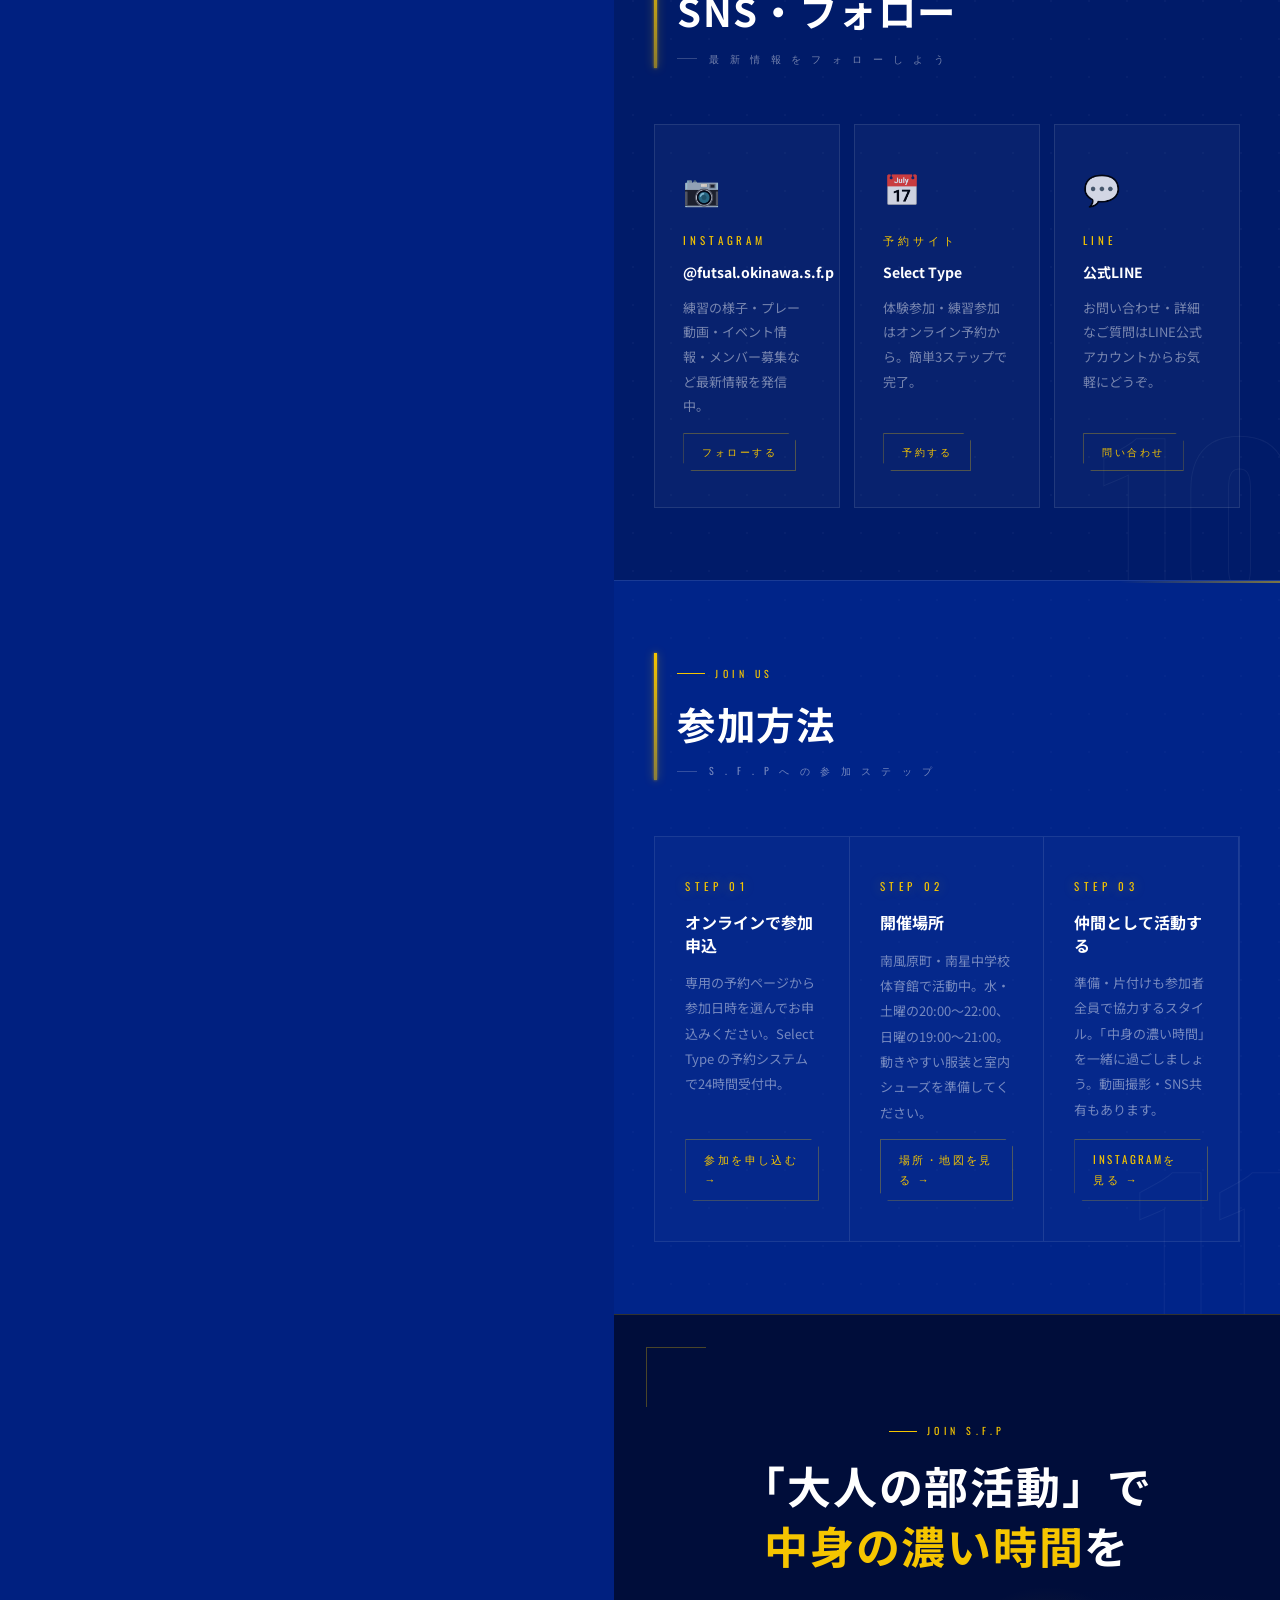
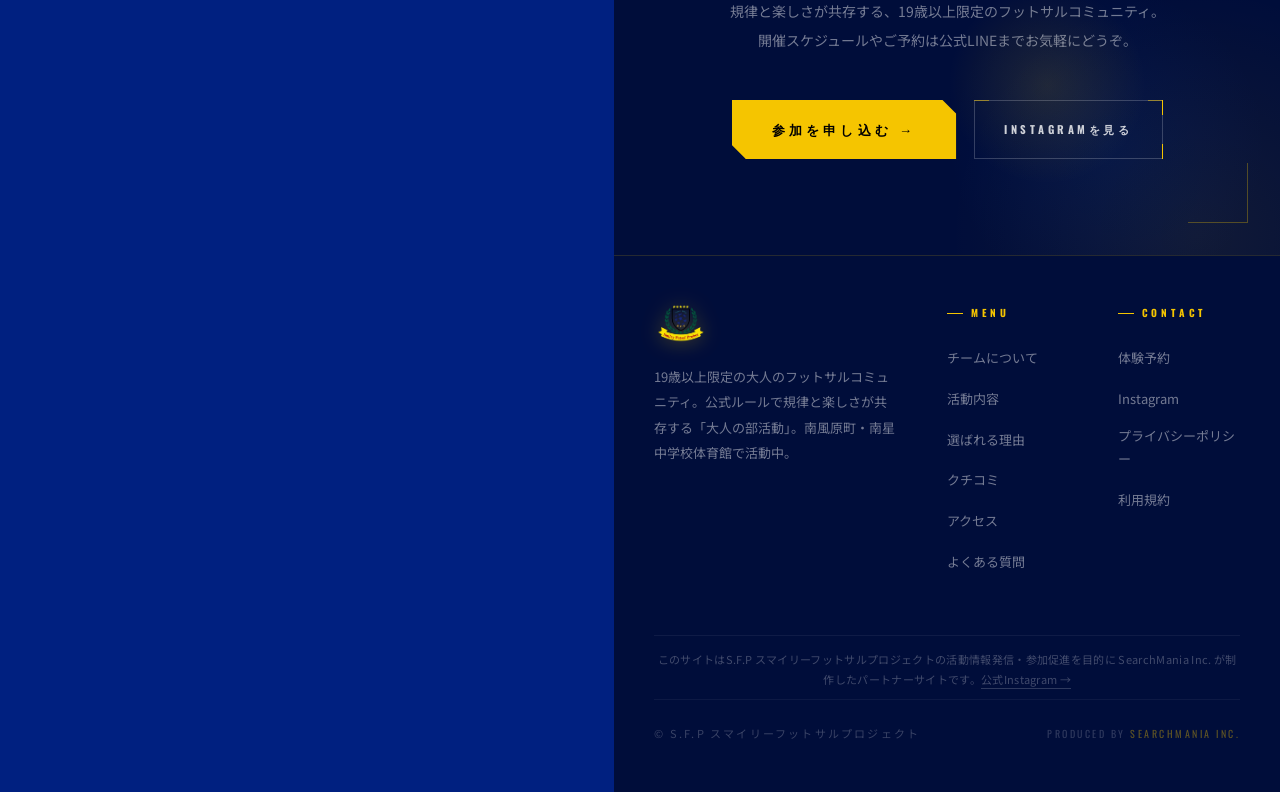
==== commit c6f2c85c: "update index.html" ====
--- a/index.html
+++ b/index.html
@@ -19,7 +19,7 @@
 <meta name="twitter:card" content="summary_large_image">
 <meta name="twitter:title" content="S.F.P スマイリーフットサルプロジェクト | 沖縄県南風原町">
 <meta name="twitter:description" content="19歳以上限定の大人のフットサルコミュニティ。公式ルール、質の高いゲーム環境。南風原町・水土日活動中。">
-<meta name="twitter:image" content="https://sfp-okinawa.search-mania.net/ogp.svg">
+<meta name="twitter:image" content="https://sfp-okinawa.search-mania.net/ogp.png">
 <link rel="icon" type="image/svg+xml" href="./favicon.svg">
 <link rel="preconnect" href="https://fonts.googleapis.com">
 <link rel="preconnect" href="https://lh3.googleusercontent.com" crossorigin>
@@ -27,8 +27,9 @@
 <link rel="preconnect" href="https://fonts.gstatic.com" crossorigin>
 <link href="https://fonts.googleapis.com/css2?family=Oswald:wght@400;600;700&family=Noto+Sans+JP:wght@400;600;700&display=swap" rel="stylesheet">
 <link rel="stylesheet" href="shared.css">
+<script defer src="./seo-bot-detection.js"></script>
 <script type="application/ld+json">
-{"@context":"https://schema.org","@type":"SportsActivityLocation","name":"S.F.P スマイリーフットサルプロジェクト","description":"19歳以上の大人のためのフットサルコミュニティ。公式ルールで規律と楽しさが共存する環境を提供。南風原町・南星中学校体育館で活動。","url":"https://sfp-okinawa.search-mania.net/","inLanguage":"ja","address":{"@type":"PostalAddress","addressLocality":"南風原町","addressRegion":"沖縄県","addressCountry":"JP"},"openingHours":["We 20:00-22:00","Sa 20:00-22:00","Su 19:00-21:00"],"sameAs":["https://www.instagram.com/futsal.okinawa.s.f.p/"],"hasMap":"https://maps.google.com/?q=南星中学校+南風原町"}
+{"@context":"https://schema.org","@type":"SportsActivityLocation","name":"S.F.P スマイリーフットサルプロジェクト","description":"19歳以上の大人のためのフットサルコミュニティ。公式ルールで規律と楽しさが共存する環境を提供。南風原町・南星中学校体育館で活動。","url":"https://sfp-okinawa.search-mania.net/","inLanguage":"ja","address":{"@type":"PostalAddress","addressLocality":"南風原町","addressRegion":"沖縄県","addressCountry":"JP"},"openingHours":["We 20:00-22:00","Sa 20:00-22:00","Su 19:00-21:00"],"sameAs":["https://www.instagram.com/futsal.okinawa.s.f.p/","https://www.facebook.com/smilefutsal/","https://select-type.com/rsv/?id=aq__FKizmlk"],"hasMap":"https://maps.google.com/?q=南星中学校+南風原町"}
 </script>
 </head>
 <body>
--- a/shared.css
+++ b/shared.css
@@ -7,9 +7,9 @@
 *, *::before, *::after { margin: 0; padding: 0; box-sizing: border-box; }
 
 :root {
-  --black:      #000000;
-  --bg-dark:    #07132A;
-  --bg-dark2:   #0C1E40;
+  --black:      #000D3A;
+  --bg-dark:    #002080;
+  --bg-dark2:   #0030AA;
   --gold:       #F5C500;
   --gold-dim:   rgba(245,197,0,.15);
   --gold-glow:  rgba(245,197,0,.4);
@@ -343,7 +343,7 @@
   bottom: -80px; left: -80px;
   width: 360px; height: 360px;
   border-radius: 50%;
-  background: radial-gradient(circle, rgba(0,68,204,.18) 0%, transparent 70%);
+  background: radial-gradient(circle, rgba(61,139,255,.35) 0%, transparent 70%);
   z-index: 1;
   pointer-events: none;
   animation: float 7s ease-in-out infinite;
@@ -541,7 +541,7 @@
   position: fixed;
   top: 0; left: 0; right: 0;
   z-index: 300;
-  background: rgba(0,0,0,.92);
+  background: rgba(0,10,50,.95);
   backdrop-filter: blur(16px);
   -webkit-backdrop-filter: blur(16px);
   padding: 12px 20px;
@@ -668,13 +668,13 @@
 
 /* Dot grid texture — backgrounds semi-transparent so rpanel canvas shows through */
 .sec-sec:not(.sec-alt) {
-  background-color: rgba(7,19,42,.80);
-  background-image: radial-gradient(rgba(255,255,255,.025) 1px, transparent 1px);
+  background-color: rgba(0,28,100,.82);
+  background-image: radial-gradient(rgba(255,255,255,.028) 1px, transparent 1px);
   background-size: 38px 38px;
 }
 .sec-sec.sec-alt {
-  background-color: rgba(12,30,64,.80);
-  background-image: radial-gradient(rgba(255,255,255,.018) 1px, transparent 1px);
+  background-color: rgba(0,38,140,.82);
+  background-image: radial-gradient(rgba(255,255,255,.020) 1px, transparent 1px);
   background-size: 38px 38px;
 }
 
@@ -780,10 +780,10 @@
   min-height: 100vh;
   display: flex;
   align-items: center;
-  background: rgba(7,19,42,.82);
+  background: rgba(0,28,100,.84);
   background-image:
-    radial-gradient(ellipse 60% 40% at 80% 60%, rgba(0,68,204,.08) 0%, transparent 70%),
-    radial-gradient(rgba(255,255,255,.025) 1px, transparent 1px);
+    radial-gradient(ellipse 60% 40% at 80% 60%, rgba(61,139,255,.14) 0%, transparent 70%),
+    radial-gradient(rgba(255,255,255,.028) 1px, transparent 1px);
   background-size: 100% 100%, 38px 38px;
   padding: 80px 64px;
   position: relative;
@@ -857,7 +857,7 @@
    ════════════════════ */
 
 .kf-strip {
-  background: rgba(0,0,0,.85);
+  background: rgba(0,10,50,.90);
   padding: 0;
   border-top: 1px solid rgba(245,197,0,.2);
   border-bottom: 1px solid rgba(245,197,0,.2);
@@ -919,12 +919,12 @@
    ════════════════════ */
 
 .sec-stats {
-  background: rgba(12,30,64,.88);
+  background: rgba(0,38,140,.88);
   padding: 64px;
   border-top: 1px solid var(--border);
   position: relative;
   overflow: hidden;
-  background-image: radial-gradient(rgba(255,255,255,.018) 1px, transparent 1px);
+  background-image: radial-gradient(rgba(255,255,255,.020) 1px, transparent 1px);
   background-size: 38px 38px;
   background-color: var(--bg-dark2);
 }
